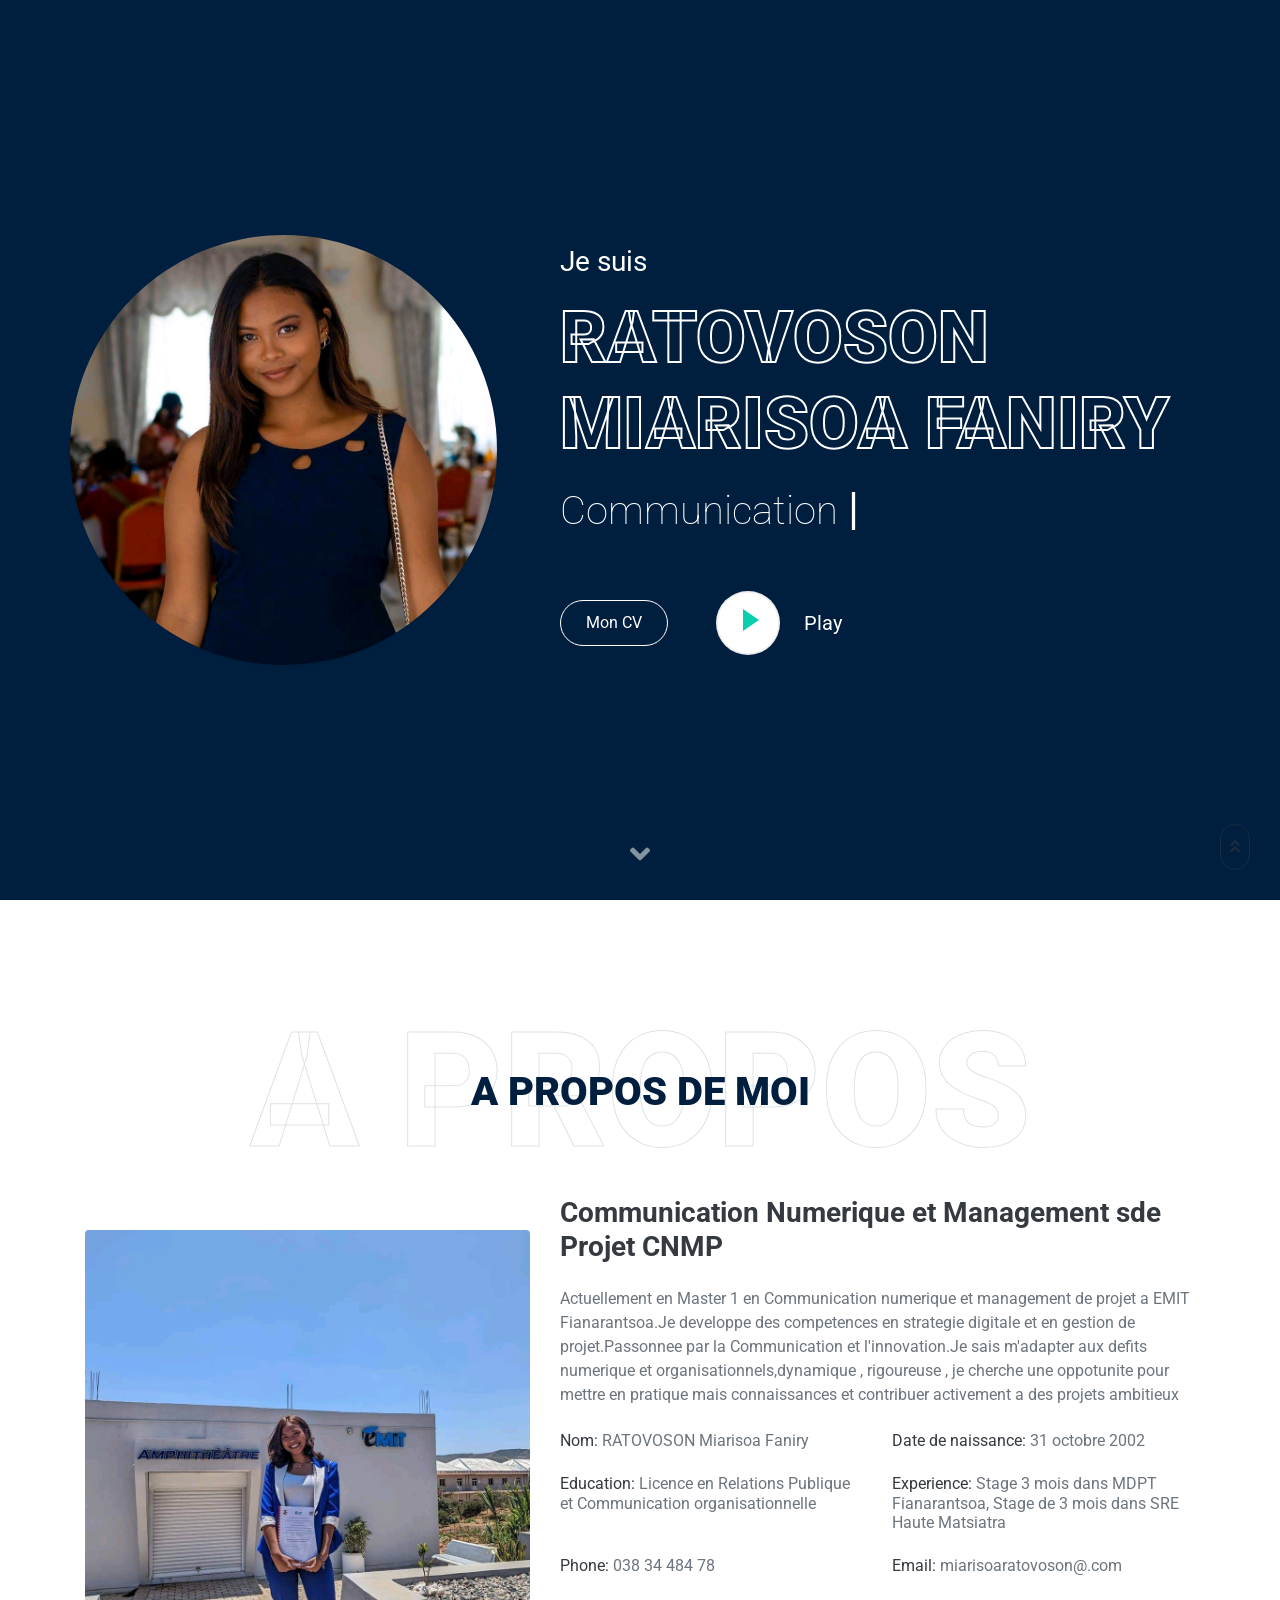
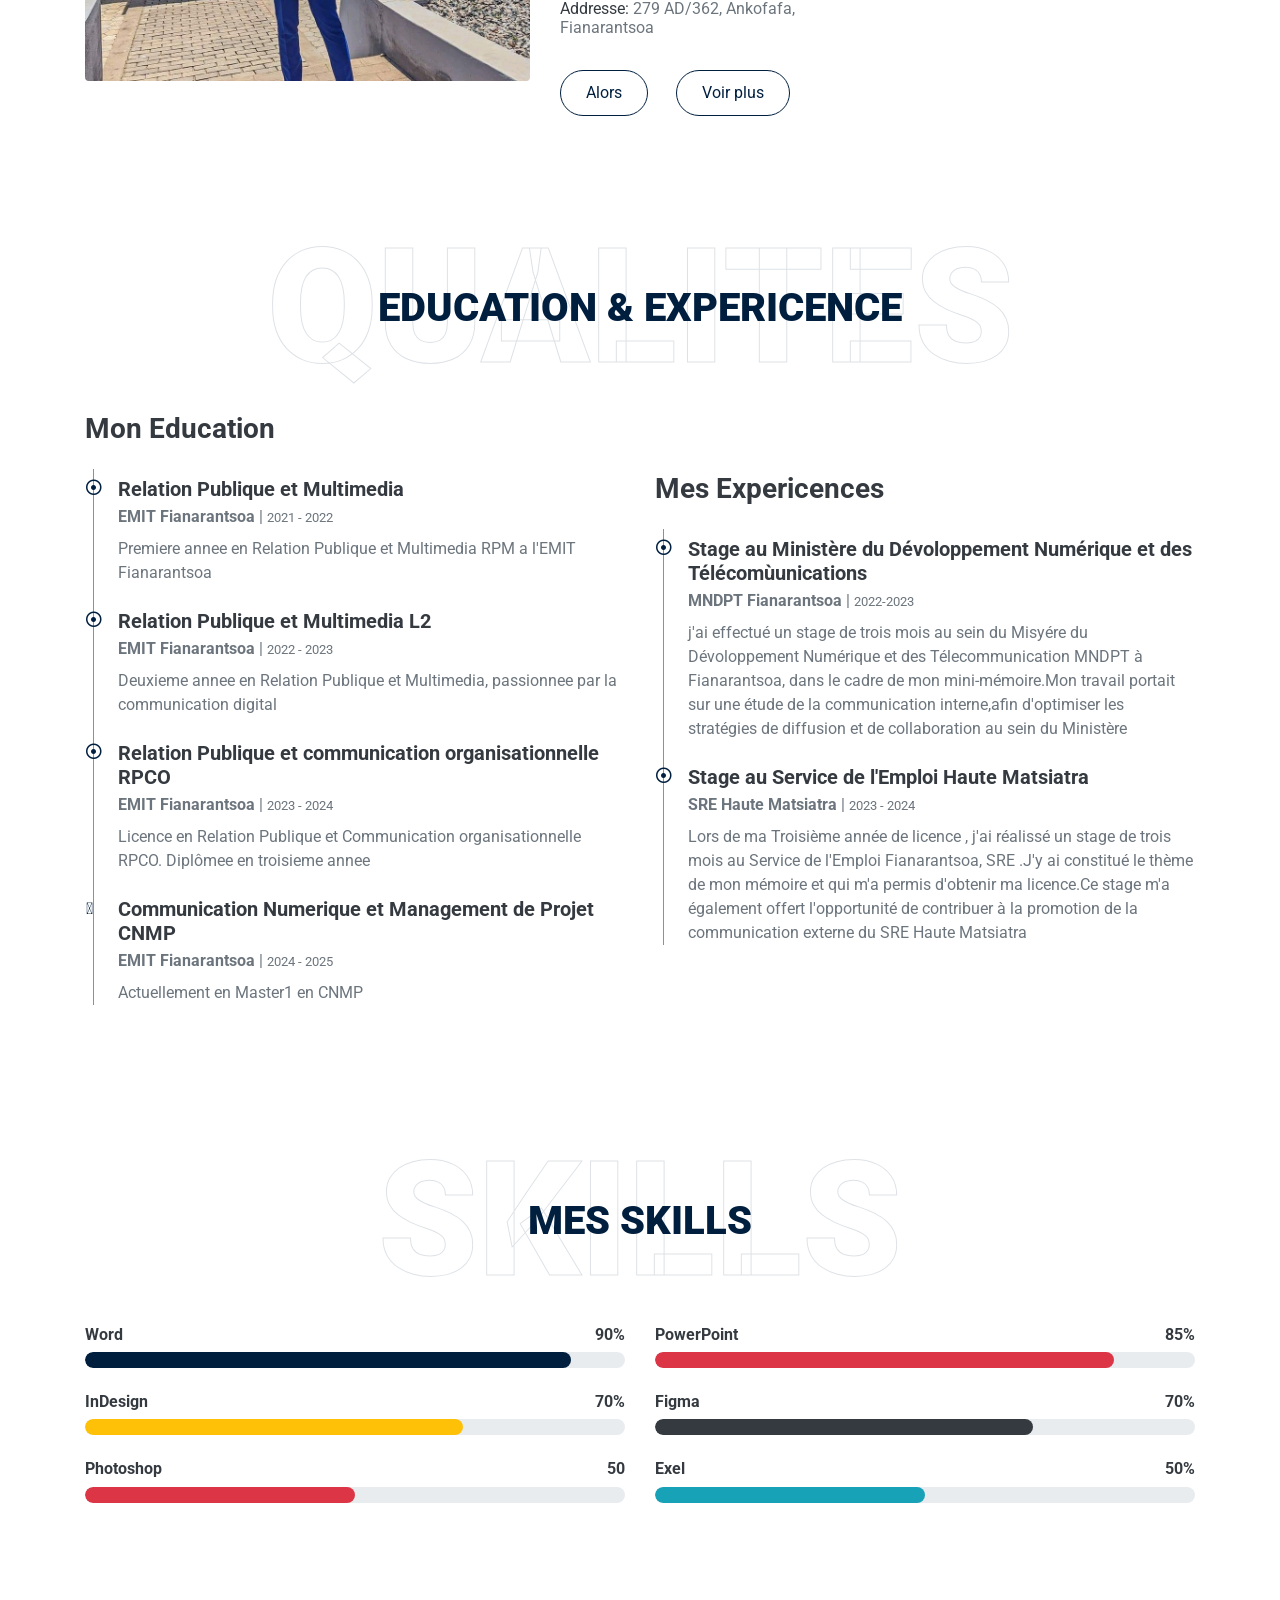
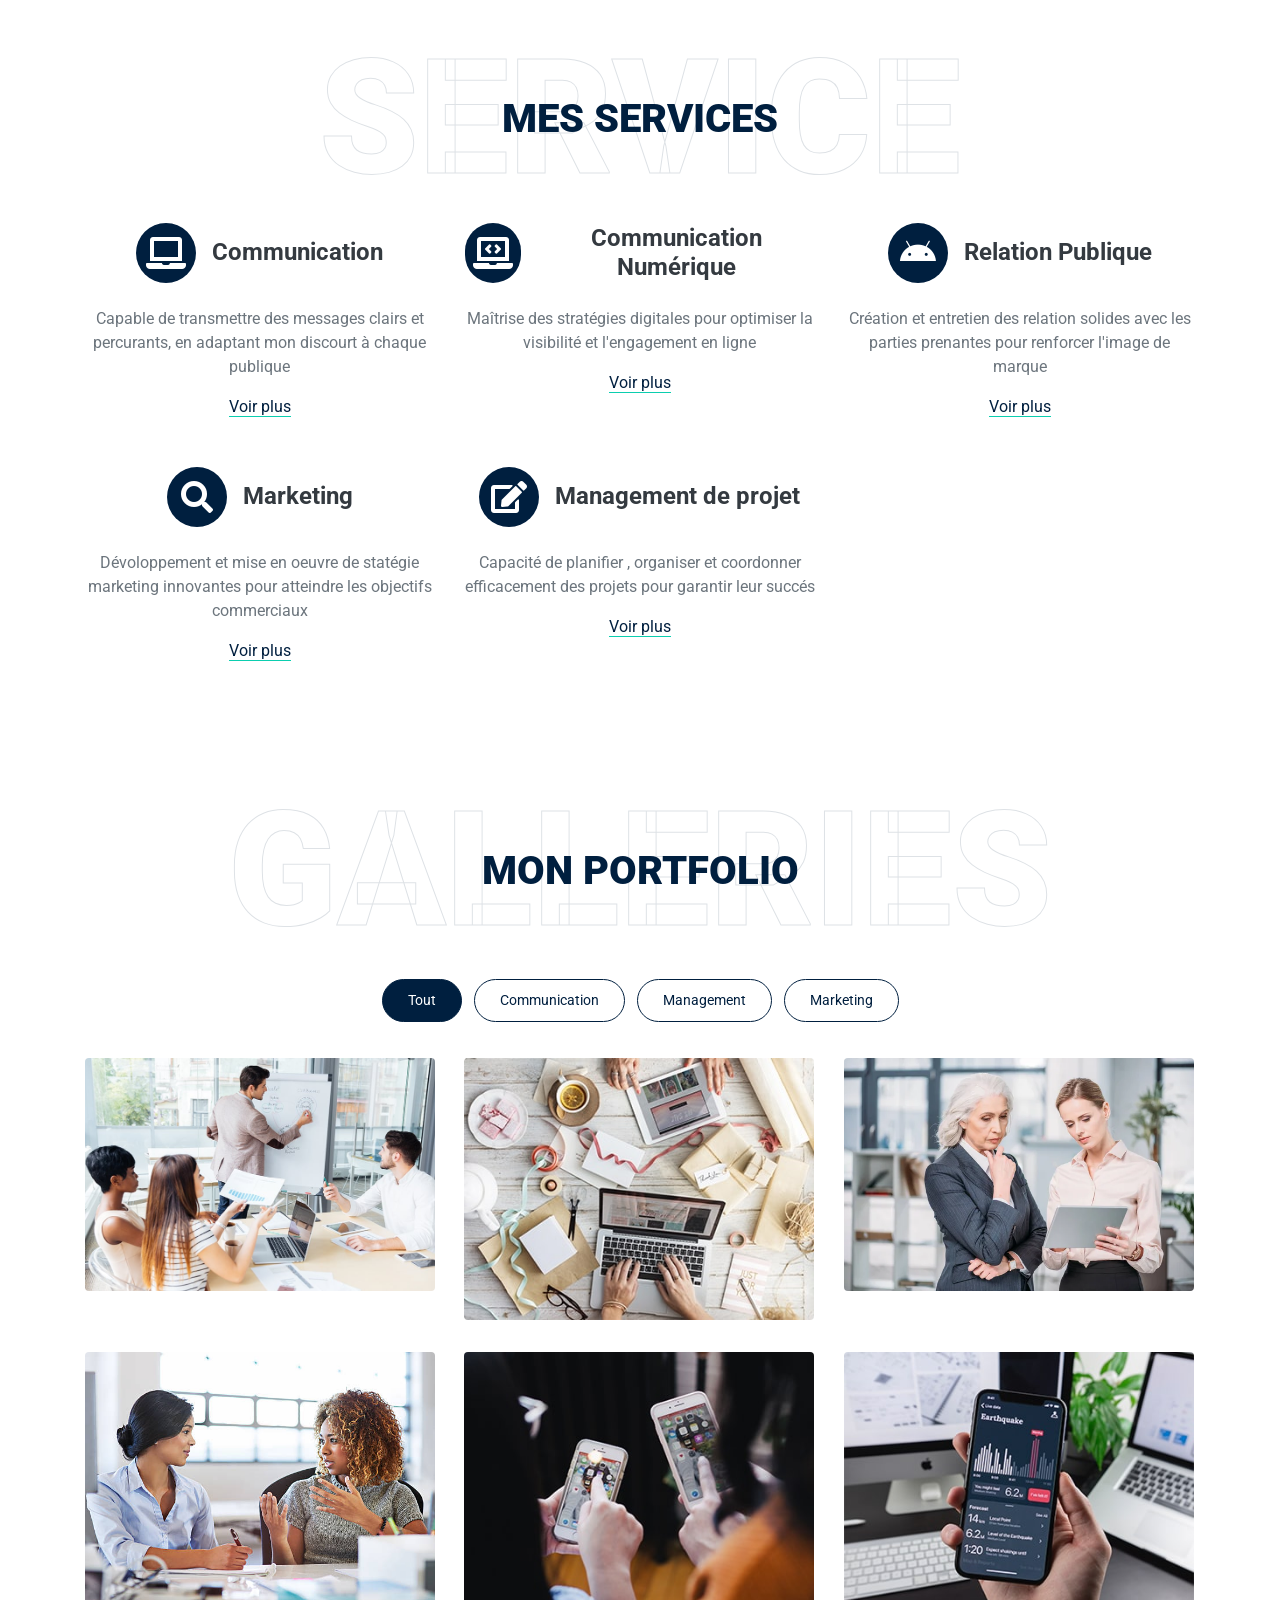
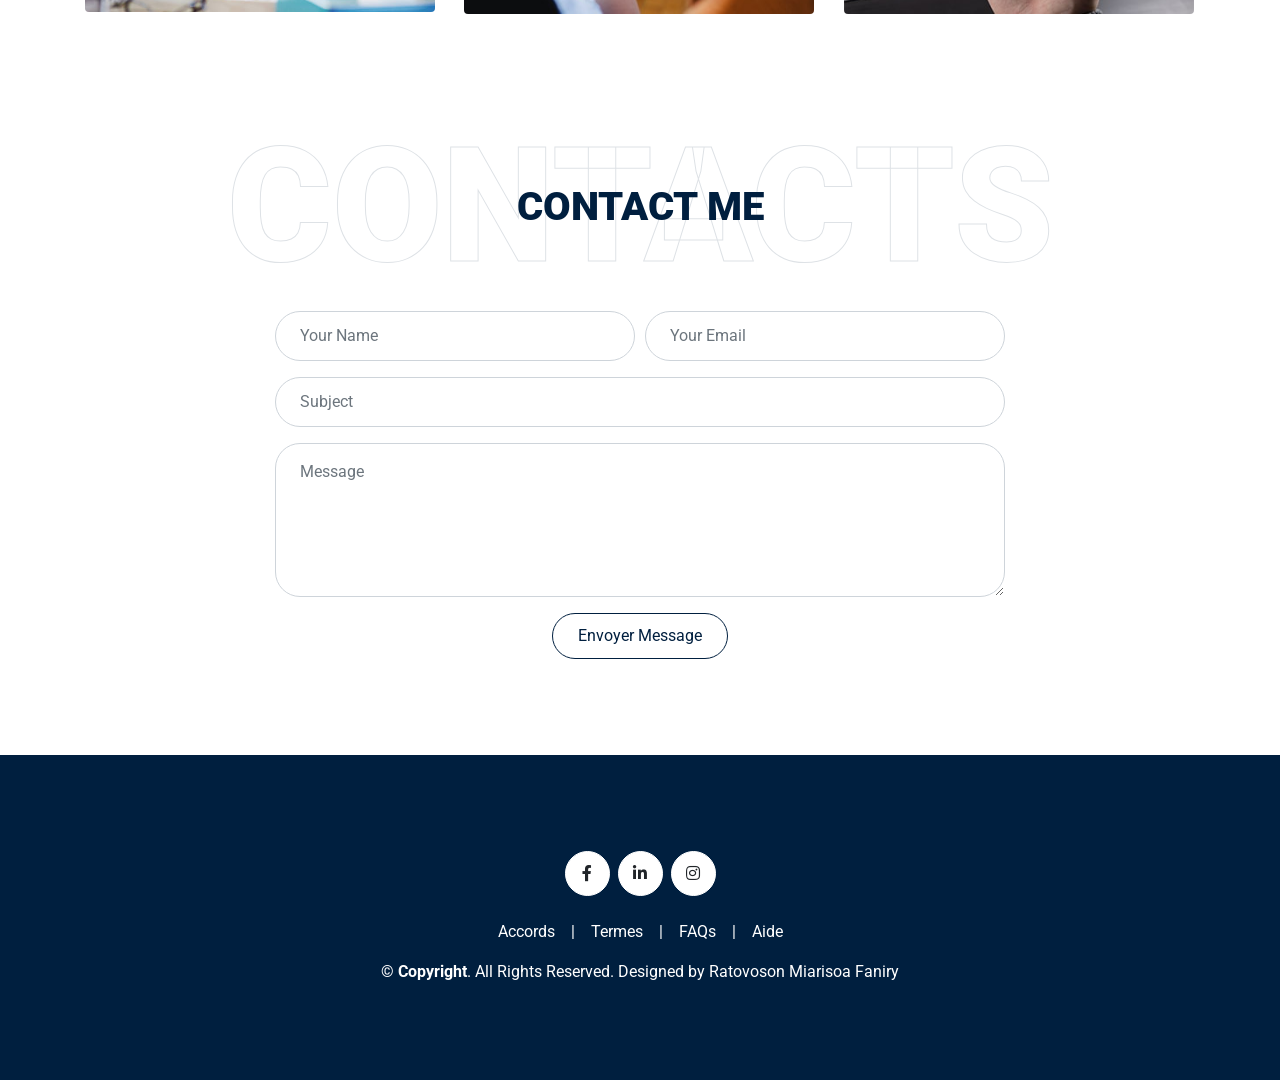
==== index.html @ 4f9e0811 "portefolio v1" ====
<!DOCTYPE html>
<html lang="en">

<head>
    <meta charset="utf-8">
    <title>Portfolio</title>
    <meta content="width=device-width, initial-scale=1.0" name="viewport">
    <meta content="Free HTML Templates" name="keywords">
    <meta content="Free HTML Templates" name="description">

    <link href="img/favicon.ico" rel="icon">


    <link rel="preconnect" href="https://fonts.gstatic.com">
    <link href="https://fonts.googleapis.com/css2?family=roboto:wght@300;400;500;700;900&display=swap" rel="stylesheet"> 


    <link href="https://cdnjs.cloudflare.com/ajax/libs/font-awesome/5.10.0/css/all.min.css" rel="stylesheet">


    <link href="lib/owlcarousel/assets/owl.carousel.min.css" rel="stylesheet">
    <link href="lib/lightbox/css/lightbox.min.css" rel="stylesheet">

    <link href="css/style.css" rel="stylesheet">
</head>

<body data-spy="scroll" data-target=".navbar" data-offset="51">

    <nav class="navbar fixed-top shadow-sm navbar-expand-lg bg-light navbar-light py-3 py-lg-0 px-lg-5">
        <a href="index.html" class="navbar-brand ml-lg-3">
            <h1 class="m-0 display-5"><span class="text-primary">Mon</span>portfolio</h1>
        </a>
        <button type="button" class="navbar-toggler" data-toggle="collapse" data-target="#navbarCollapse">
            <span class="navbar-toggler-icon"></span>
        </button>
        <div class="collapse navbar-collapse px-lg-3" id="navbarCollapse">
            <div class="navbar-nav m-auto py-0">
                <a href="#home" class="nav-item nav-link active">Home</a>
                <a href="#about" class="nav-item nav-link">A propos</a>
                <a href="#qualification" class="nav-item nav-link">Qualites</a>
                <a href="#skill" class="nav-item nav-link">Skills</a>
                <a href="#service" class="nav-item nav-link">Services</a>
                <a href="#portfolio" class="nav-item nav-link">Portfolio</a>
                <a href="#contact" class="nav-item nav-link">Contacts</a>
            </div>
            <a href="" class="btn btn-outline-primary d-none d-lg-block">Alors</a>
        </div>
    </nav>
  


  
    <div class="modal fade" id="videoModal" tabindex="-1" role="dialog" aria-labelledby="exampleModalLabel" aria-hidden="true">
        <div class="modal-dialog" role="document">
            <div class="modal-content">
                <div class="modal-body">
                    <button type="button" class="close" data-dismiss="modal" aria-label="Close">
                        <span aria-hidden="true">&times;</span>
                    </button>        
                 
                    <div class="embed-responsive embed-responsive-16by9">
                        <iframe class="embed-responsive-item" src="" id="video"  allowscriptaccess="always" allow="autoplay"></iframe>
                    </div>
                </div>
            </div>
        </div>
    </div>
    


   
    <div class="container-fluid  d-flex align-items-center mb-5 py-5" id="home" style="min-height: 100vh; background-color:#001f3f;">
        <div class="container">
            <div class="row align-items-center">
                <div class="col-lg-5 px-5 pl-lg-0 pb-5 pb-lg-0">
                    <img class="img-fluid w-100 rounded-circle shadow-sm" src="img/imagefa2.jpg" alt="">
                </div>
                <div class="col-lg-7 text-center text-lg-left">
                    <h3 class="text-white font-weight-normal mb-3">Je suis</h3>
                    <h1 class="display-3 text-uppercase text-primary mb-2" style="-webkit-text-stroke: 2px #ffffff;">RATOVOSON Miarisoa Faniry</h1>
                    <h1 class="typed-text-output d-inline font-weight-lighter text-white"></h1>
                    <div class="typed-text d-none">Communication numerique ,Relation Publique,Marketing, Gestion de projet</div>
                    <div class="d-flex align-items-center justify-content-center justify-content-lg-start pt-5">
                        <a href="" class="btn btn-outline-light mr-5">Mon CV</a>
                        <button type="button" class="btn-play" data-toggle="modal"
                            data-src="https://www.youtube.com/embed/DWRcNpR6Kdc" data-target="#videoModal">
                            <span></span>s
                        </button>
                        <h5 class="font-weight-normal text-white m-0 ml-4 d-none d-sm-block">Play</h5>
                    </div>
                </div>
            </div>
        </div>
    </div>
  
    <div class="container-fluid py-5" id="about">
        <div class="container">
            <div class="position-relative d-flex align-items-center justify-content-center">
                <h1 class="display-1 text-uppercase text-white" style="-webkit-text-stroke: 1px #dee2e6;">A propos</h1>
                <h1 class="position-absolute text-uppercase text-primary">A propos de moi </h1>
            </div>
            <div class="row align-items-center">
                <div class="col-lg-5 pb-4 pb-lg-0">
                    <img class="img-fluid rounded w-100" src="img/image3.jpg" alt="">
                </div>
                <div class="col-lg-7">
                    <h3 class="mb-4">Communication Numerique et Management sde Projet CNMP</h3>
                    <p>Actuellement en Master 1 en Communication numerique et management de projet a EMIT Fianarantsoa.Je developpe des competences en strategie digitale et en gestion de projet.Passonnee par la Communication et l'innovation.Je sais m'adapter aux defits numerique et organisationnels,dynamique , rigoureuse , je cherche une oppotunite pour mettre en pratique mais connaissances et contribuer activement a des projets ambitieux </p>
                    <div class="row mb-3">
                        <div class="col-sm-6 py-2"><h6>Nom: <span class="text-secondary">RATOVOSON Miarisoa Faniry</span></h6></div>
                        <div class="col-sm-6 py-2"><h6>Date de naissance: <span class="text-secondary">31 octobre 2002</span></h6></div>
                        <div class="col-sm-6 py-2"><h6>Education: <span class="text-secondary">Licence en Relations Publique et Communication organisationnelle</span></h6></div>
                        <div class="col-sm-6 py-2"><h6>Experience: <span class="text-secondary">Stage 3 mois dans MDPT Fianarantsoa, Stage de 3 mois dans SRE Haute Matsiatra  </span></h6></div>
                        <div class="col-sm-6 py-2"><h6>Phone: <span class="text-secondary">038 34 484 78</span></h6></div>
                        <div class="col-sm-6 py-2"><h6>Email: <span class="text-secondary">miarisoaratovoson@.com</span></h6></div>
                        <div class="col-sm-6 py-2"><h6>Addresse: <span class="text-secondary">279 AD/362, Ankofafa, Fianarantsoa</span></h6></div>

                    </div>
                    <a href="" class="btn btn-outline-primary mr-4">Alors</a>
                    <a href="" class="btn btn-outline-primary">Voir plus</a>
                </div>
            </div>
        </div>
    </div>

    <div class="container-fluid py-5" id="qualification">
        <div class="container">
            <div class="position-relative d-flex align-items-center justify-content-center">
                <h1 class="display-1 text-uppercase text-white" style="-webkit-text-stroke: 1px #dee2e6;">Qualites</h1>
                <h1 class="position-absolute text-uppercase text-primary">Education & Expericence</h1>
            </div>
            <div class="row align-items-center">
                <div class="col-lg-6">
                    <h3 class="mb-4">Mon Education</h3>
                    <div class="border-left border-primary pt-2 pl-4 ml-2">
                        <div class="position-relative mb-4">
                            <i class="far fa-dot-circle text-primary position-absolute" style="top: 2px; left: -32px;"></i>
                            <h5 class="font-weight-bold mb-1">Relation Publique et Multimedia</h5>
                            <p class="mb-2"><strong>EMIT Fianarantsoa</strong> | <small>2021 - 2022</small></p>
                            <p>Premiere annee en Relation Publique et Multimedia RPM a l'EMIT Fianarantsoa</p>
                        </div>
                        <div class="position-relative mb-4">
                            <i class="far fa-dot-circle text-primary position-absolute" style="top: 2px; left: -32px;"></i>
                            <h5 class="font-weight-bold mb-1">Relation Publique et Multimedia L2</h5>
                            <p class="mb-2"><strong>EMIT Fianarantsoa</strong> | <small>2022 - 2023</small></p>
                            <p>Deuxieme annee en Relation Publique et Multimedia, passionnee par la communication digital</p>
                        </div>
                        <div class="position-relative mb-4">
                            <i class="far fa-dot-circle text-primary position-absolute" style="top: 2px; left: -32px;"></i>
                            <h5 class="font-weight-bold mb-1">Relation Publique et communication organisationnelle RPCO</h5>
                            <p class="mb-2"><strong>EMIT Fianarantsoa</strong> | <small>2023 - 2024</small></p>
                            <p>Licence en Relation Publique et Communication organisationnelle RPCO. Diplômee  en troisieme annee</p>
                        
                        </div>
                        <div class="position-relative mb-4">
                            <i class="fa-dot-circle text-primary position-absolute" style="top op: 2px; left: -32px"></i>
                            <h5 class="font-weight-bold mb-1">Communication Numerique et Management de Projet CNMP </h5>
                            <p class="mb-2"><strong>EMIT Fianarantsoa</strong> | <small>2024 - 2025</small></p>
                            <p>Actuellement en Master1 en CNMP </p>
                        

                        </div>
                    </div>
                </div>
                <div class="col-lg-6">
                    <h3 class="mb-4">Mes Expericences</h3>
                    <div class="border-left border-primary pt-2 pl-4 ml-2">
                        <div class="position-relative mb-4">
                            <i class="far fa-dot-circle text-primary position-absolute" style="top: 2px; left: -32px;"></i>
                            <h5 class="font-weight-bold mb-1">Stage au Ministère du Dévoloppement Numérique et des Télécomùunications</h5>
                            <p class="mb-2"><strong>MNDPT Fianarantsoa</strong> | <small>2022-2023</small></p>
                            <p>j'ai effectué un stage de trois mois au sein du Misyére du Dévoloppement Numérique et des Télecommunication MNDPT à Fianarantsoa, dans le cadre de mon mini-mémoire.Mon travail portait sur une étude de la communication interne,afin d'optimiser les stratégies de diffusion et de collaboration au sein du Ministère </p>
                        </div>
                        <div class="position-relative mb-4">
                            <i class="far fa-dot-circle text-primary position-absolute" style="top: 2px; left: -32px;"></i>
                            <h5 class="font-weight-bold mb-1">Stage au Service de l'Emploi Haute Matsiatra </h5>
                            <p class="mb-2"><strong>SRE Haute Matsiatra</strong> | <small>2023 - 2024</small></p>
                            <p>Lors de ma Troisième année de licence , j'ai réalissé un stage de trois mois au Service de l'Emploi Fianarantsoa, SRE .J'y ai constitué le thème de mon mémoire et qui m'a permis d'obtenir ma licence.Ce stage m'a également offert l'opportunité de contribuer à la promotion de la communication externe du SRE Haute Matsiatra</p>
                        </div>
                    
                    </div>
                </div>
            </div>
        </div>
    </div>

    <div class="container-fluid py-5" id="skill">
        <div class="container">
            <div class="position-relative d-flex align-items-center justify-content-center">
                <h1 class="display-1 text-uppercase text-white" style="-webkit-text-stroke: 1px #dee2e6;">Skills</h1>
                <h1 class="position-absolute text-uppercase text-primary">Mes Skills</h1>
            </div>
            <div class="row align-items-center">
                <div class="col-md-6">
                    <div class="skill mb-4">
                        <div class="d-flex justify-content-between">
                            <h6 class="font-weight-bold">Word</h6>
                            <h6 class="font-weight-bold">90%</h6>
                        </div>
                        <div class="progress">
                            <div class="progress-bar bg-primary" role="progressbar" aria-valuenow="90" aria-valuemin="0" aria-valuemax="100"></div>
                        </div>
                    </div>
                    <div class="skill mb-4">
                        <div class="d-flex justify-content-between">
                            <h6 class="font-weight-bold">InDesign</h6>
                            <h6 class="font-weight-bold">70%</h6>
                        </div>
                        <div class="progress">
                            <div class="progress-bar bg-warning" role="progressbar" aria-valuenow="70" aria-valuemin="0" aria-valuemax="100"></div>
                        </div>
                    </div>
                    <div class="skill mb-4">
                        <div class="d-flex justify-content-between">
                            <h6 class="font-weight-bold">Photoshop</h6>
                            <h6 class="font-weight-bold">50</h6>
                        </div>
                        <div class="progress">
                            <div class="progress-bar bg-danger" role="progressbar" aria-valuenow="50" aria-valuemin="0" aria-valuemax="100"></div>
                        </div>
                    </div>
                </div>
                <div class="col-md-6">
                    <div class="skill mb-4">
                        <div class="d-flex justify-content-between">
                            <h6 class="font-weight-bold">PowerPoint</h6>
                            <h6 class="font-weight-bold">85%</h6>
                        </div>
                        <div class="progress">
                            <div class="progress-bar bg-danger" role="progressbar" aria-valuenow="85" aria-valuemin="0" aria-valuemax="100"></div>
                        </div>
                    </div>
                    <div class="skill mb-4">
                        <div class="d-flex justify-content-between">
                            <h6 class="font-weight-bold">Figma</h6>
                            <h6 class="font-weight-bold">70%</h6>
                        </div>
                        <div class="progress">
                            <div class="progress-bar bg-dark" role="progressbar" aria-valuenow="70" aria-valuemin="0" aria-valuemax="100"></div>
                        </div>
                    </div>
                    <div class="skill mb-4">
                        <div class="d-flex justify-content-between">
                            <h6 class="font-weight-bold">Exel</h6>
                            <h6 class="font-weight-bold">50%</h6>
                        </div>
                        <div class="progress">
                            <div class="progress-bar bg-info" role="progressbar" aria-valuenow="50" aria-valuemin="0" aria-valuemax="100"></div>
                        </div>
                    </div>
                </div>
            </div>
        </div>
    </div>

    <div class="container-fluid pt-5" id="service">
        <div class="container">
            <div class="position-relative d-flex align-items-center justify-content-center">
                <h1 class="display-1 text-uppercase text-white" style="-webkit-text-stroke: 1px #dee2e6;">Service</h1>
                <h1 class="position-absolute text-uppercase text-primary">Mes Services</h1>
            </div>
            <div class="row pb-3">
                <div class="col-lg-4 col-md-6 text-center mb-5">
                    <div class="d-flex align-items-center justify-content-center mb-4">
                        <i class="fa fa-2x fa-laptop service-icon bg-primary text-white mr-3"></i>
                        <h4 class="font-weight-bold m-0">Communication</h4>
                    </div>
                    <p>Capable de transmettre des messages clairs et percurants, en adaptant mon discourt à chaque publique</p>
                    <a class="border-bottom border-primary text-decoration-none" href="">Voir plus</a>
                </div>
                <div class="col-lg-4 col-md-6 text-center mb-5">
                    <div class="d-flex align-items-center justify-content-center mb-4">
                        <i class="fa fa-2x fa-laptop-code service-icon bg-primary text-white mr-3"></i>
                        <h4 class="font-weight-bold m-0">Communication Numérique</h4>
                    </div>
                    <p>Maîtrise des stratégies digitales pour optimiser la visibilité et l'engagement en ligne  </p>
                    <a class="border-bottom border-primary text-decoration-none" href="">Voir plus</a>
                </div>
                <div class="col-lg-4 col-md-6 text-center mb-5">
                    <div class="d-flex align-items-center justify-content-center mb-4">
                        <i class="fab fa-2x fa-android service-icon bg-primary text-white mr-3"></i>
                        <h4 class="font-weight-bold m-0">Relation Publique</h4>
                    </div>
                    <p>Création et entretien des relation solides avec les parties prenantes pour renforcer l'image de marque</p>
                    <a class="border-bottom border-primary text-decoration-none" href="">Voir plus</a>
                </div>
               
                <div class="col-lg-4 col-md-6 text-center mb-5">
                    <div class="d-flex align-items-center justify-content-center mb-4">
                        <i class="fa fa-2x fa-search service-icon bg-primary text-white mr-3"></i>
                        <h4 class="font-weight-bold m-0">Marketing</h4>
                    </div>
                    <p>Dévoloppement et mise en oeuvre de statégie marketing innovantes pour atteindre les objectifs commerciaux</p>
                    <a class="border-bottom border-primary text-decoration-none" href="">Voir plus</a>
                </div>
                <div class="col-lg-4 col-md-6 text-center mb-5">
                    <div class="d-flex align-items-center justify-content-center mb-4">
                        <i class="fa fa-2x fa-edit service-icon bg-primary text-white mr-3"></i>
                        <h4 class="font-weight-bold m-0">Management de projet </h4>
                    </div>
                    <p>Capacité de planifier , organiser et coordonner efficacement des projets pour garantir leur succés</p>

                    <a class="border-bottom border-primary text-decoration-none" href="">Voir plus</a>
                </div>
            </div>
        </div>
    </div>

    <div class="container-fluid pt-5 pb-3" id="portfolio">
        <div class="container">
            <div class="position-relative d-flex align-items-center justify-content-center">
                <h1 class="display-1 text-uppercase text-white" style="-webkit-text-stroke: 1px #dee2e6;">Galleries</h1>
                <h1 class="position-absolute text-uppercase text-primary">Mon Portfolio</h1>
            </div>
            <div class="row">
                <div class="col-12 text-center mb-2">
                    <ul class="list-inline mb-4" id="portfolio-flters">
                        <li class="btn btn-sm btn-outline-primary m-1 active"  data-filter="*">Tout</li>
                        <li class="btn btn-sm btn-outline-primary m-1" data-filter=".first">Communication</li>
                        <li class="btn btn-sm btn-outline-primary m-1" data-filter=".second">Management</li>
                        <li class="btn btn-sm btn-outline-primary m-1" data-filter=".third">Marketing</li>
                    </ul>
                </div>
            </div>
            <div class="row portfolio-container">
                <div class="col-lg-4 col-md-6 mb-4 portfolio-item first">
                    <div class="position-relative overflow-hidden mb-2">
                        <img class="img-fluid rounded w-100" src="img/Training.jpg" alt="">
                        <div class="portfolio-btn bg-primary d-flex align-items-center justify-content-center">
                            <a href="img/portfolio-1.jpg" data-lightbox="portfolio">
                                <i class="fa fa-plus text-white" style="font-size: 60px;"></i>
                            </a>
                        </div>
                    </div>
                </div>
                <div class="col-lg-4 col-md-6 mb-4 portfolio-item second">
                    <div class="position-relative overflow-hidden mb-2">
                        <img class="img-fluid rounded w-100" src="img/portfolio-2.jpg" alt="">
                        <div class="portfolio-btn bg-primary d-flex align-items-center justify-content-center">
                            <a href="img/portfolio-2.jpg" data-lightbox="portfolio">
                                <i class="fa fa-plus text-white" style="font-size: 60px;"></i>
                            </a>
                        </div>
                    </div>
                </div>
                <div class="col-lg-4 col-md-6 mb-4 portfolio-item third">
                    <div class="position-relative overflow-hidden mb-2">
                        <img class="img-fluid rounded w-100" src="img/cc.jpg" alt="">
                        <div class="portfolio-btn bg-primary d-flex align-items-center justify-content-center">
                            <a href="img/cc.jpg" data-lightbox="portfolio">
                                <i class="fa fa-plus text-white" style="font-size: 60px;"></i>
                            </a>
                        </div>
                    </div>
                </div>
                <div class="col-lg-4 col-md-6 mb-4 portfolio-item first">
                    <div class="position-relative overflow-hidden mb-2">
                        <img class="img-fluid rounded w-100" src="img/their-projects-off-to-a-good-start.jpg" alt="">
                        <div class="portfolio-btn bg-primary d-flex align-items-center justify-content-center">
                            <a href="img/their-projects-off-to-a-good-start.jpg" data-lightbox="portfolio">
                                <i class="fa fa-plus text-white" style="font-size: 60px;"></i>
                            </a>
                        </div>
                    </div>
                </div>
                <div class="col-lg-4 col-md-6 mb-4 portfolio-item second">
                    <div class="position-relative overflow-hidden mb-2">
                        <img class="img-fluid rounded w-100" src="img/portfolio-5.jpg" alt="">
                        <div class="portfolio-btn bg-primary d-flex align-items-center justify-content-center">
                            <a href="img/portfolio-5.jpg" data-lightbox="portfolio">
                                <i class="fa fa-plus text-white" style="font-size: 60px;"></i>
                            </a>
                        </div>
                    </div>
                </div>
                <div class="col-lg-4 col-md-6 mb-4 portfolio-item third">
                    <div class="position-relative overflow-hidden mb-2">
                        <img class="img-fluid rounded w-100" src="img/portfolio-6.jpg" alt="">
                        <div class="portfolio-btn bg-primary d-flex align-items-center justify-content-center">
                            <a href="img/portfolio-6.jpg" data-lightbox="portfolio">
                                <i class="fa fa-plus text-white" style="font-size: 60px;"></i>
                            </a>
                        </div>
                    </div>
                </div>
            </div>
        </div>
    </div>
  
    
                    </div>
                </div>
            </div>
        </div>
    </div>
  
    
            
                
            </div>
        </div>
    </div>
    
    <div class="container-fluid py-5" id="contact">
        <div class="container">
            <div class="position-relative d-flex align-items-center justify-content-center">
                <h1 class="display-1 text-uppercase text-white" style="-webkit-text-stroke: 1px #dee2e6;">Contacts</h1>
                <h1 class="position-absolute text-uppercase text-primary">Contact me</h1>
            </div>
            <div class="row justify-content-center">
                <div class="col-lg-8">
                    <div class="contact-form text-center">
                        <div id="success"></div>
                        <form name="sentMessage" id="contactForm" novalidate="novalidate">
                            <div class="form-row">
                                <div class="control-group col-sm-6">
                                    <input type="text" class="form-control p-4" id="name" placeholder="Your Name"
                                        required="required" data-validation-required-message="Please enter your name" />
                                    <p class="help-block text-danger"></p>
                                </div>
                                <div class="control-group col-sm-6">
                                    <input type="email" class="form-control p-4" id="email" placeholder="Your Email"
                                        required="required" data-validation-required-message="Please enter your email" />
                                    <p class="help-block text-danger"></p>
                                </div>
                            </div>
                            <div class="control-group">
                                <input type="text" class="form-control p-4" id="subject" placeholder="Subject"
                                    required="required" data-validation-required-message="Please enter a subject" />
                                <p class="help-block text-danger"></p>
                            </div>
                            <div class="control-group">
                                <textarea class="form-control py-3 px-4" rows="5" id="message" placeholder="Message"
                                    required="required"
                                    data-validation-required-message="Please enter your message"></textarea>
                                <p class="help-block text-danger"></p>
                            </div>
                            <div>
                                <button class="btn btn-outline-primary" type="submit" id="sendMessageButton">Envoyer
                                    Message</button>
                            </div>
                        </form>
                    </div>
                </div>
            </div>
        </div>
    </div>

    <div class="container-fluid bg-primary text-white mt-5 py-5 px-sm-3 px-md-5">
        <div class="container text-center py-5">
            <div class="d-flex justify-content-center mb-4">
                <a class="btn btn-light btn-social mr-2" href="#"><i class="fab fa-facebook-f"></i></a>
                <a class="btn btn-light btn-social mr-2" href="#"><i class="fab fa-linkedin-in"></i></a>
                <a class="btn btn-light btn-social" href="#"><i class="fab fa-instagram"></i></a>
            </div>
            <div class="d-flex justify-content-center mb-3">
                <a class="text-white" href="#">Accords</a>
                <span class="px-3">|</span>
                <a class="text-white" href="#">Termes</a>
                <span class="px-3">|</span>
                <a class="text-white" href="#">FAQs</a>
                <span class="px-3">|</span>
                <a class="text-white" href="#">Aide</a>
            </div>
            <p class="m-0">&copy; <a class="text-white font-weight-bold" href="#">Copyright</a>. All Rights Reserved. Designed by Ratovoson Miarisoa Faniry <a class="text-white font-weight-bold" href="https://htmlcodex.com"></a>
            </p>
        </div>
    </div>
  
    <i class="fa fa-2x fa-angle-down text-white scroll-to-bottom"></i>


    <a href="#" class="btn btn-outline-dark px-0 back-to-top"><i class="fa fa-angle-double-up"></i></a>


    <script src="https://code.jquery.com/jquery-3.4.1.min.js"></script>
    <script src="https://stackpath.bootstrapcdn.com/bootstrap/4.4.1/js/bootstrap.bundle.min.js"></script>
    <script src="lib/typed/typed.min.js"></script>
    <script src="lib/easing/easing.min.js"></script>
    <script src="lib/waypoints/waypoints.min.js"></script>
    <script src="lib/owlcarousel/owl.carousel.min.js"></script>
    <script src="lib/isotope/isotope.pkgd.min.js"></script>
    <script src="lib/lightbox/js/lightbox.min.js"></script>


    <script src="mail/jqBootstrapValidation.min.js"></script>
    <script src="mail/contact.js"></script>


    <script src="js/main.js"></script>
</body>

</html>
---- css/style.css ----
/******* Bootstrap Theming ********/
/*!
 * Bootstrap v4.5.3 (https://getbootstrap.com/)
 * Copyright 2011-2020 The Bootstrap Authors
 * Copyright 2011-2020 Twitter, Inc.
 * Licensed under MIT (https://github.com/twbs/bootstrap/blob/main/LICENSE)
 */
:root {
  --blue: #001f3f;
  --indigo: #6610f2;
  --purple: #6f42c1;
  --pink: #e83e8c;
  --red: #dc3545;
  --orange: #fd7e14;
  --yellow: #ffc107;
  --green: #28a745;
  --blue: #001f3f;
  --blue: #001f3f;
  --white: #fff;
  --gray: #6c757d;
  --gray-dark: #343a40;
  --primary: #001f3f;
  --secondary: #6c757d;
  --success: #28a745;
  --info: #001f3f;
  --warning: #ffc107;
  --danger: #dc3545;
  --light: #ffffff;
  --dark: #343a40;
  --breakpoint-xs: 0;
  --breakpoint-sm: 576px;
  --breakpoint-md: 768px;
  --breakpoint-lg: 992px;
  --breakpoint-xl: 1200px;
  --font-family-sans-serif: "Roboto", sans-serif;
  --font-family-monospace: SFMono-Regular, Menlo, Monaco, Consolas, "Liberation Mono", "Courier New", monospace;
}

*,
*::before,
*::after {
  box-sizing: border-box;
}

html {
  font-family: sans-serif;
  line-height: 1.15;
  -webkit-text-size-adjust: 100%;
  -webkit-tap-highlight-color: rgba(0, 0, 0, 0);
}

article, aside, figcaption, figure, footer, header, hgroup, main, nav, section {
  display: block;
}

body {
  margin: 0;
  font-family: "Roboto", sans-serif;
  font-size: 1rem;
  font-weight: 400;
  line-height: 1.5;
  color: #6c757d;
  text-align: left;
  background-color: #ffffff;
}

[tabindex="-1"]:focus:not(:focus-visible) {
  outline: 0 !important;
}

hr {
  box-sizing: content-box;
  height: 0;
  overflow: visible;
}

h1, h2, h3, h4, h5, h6 {
  margin-top: 0;
  margin-bottom: 0.5rem;
}

p {
  margin-top: 0;
  margin-bottom: 1rem;
}

abbr[title],
abbr[data-original-title] {
  text-decoration: underline;
  text-decoration: underline dotted;
  cursor: help;
  border-bottom: 0;
  text-decoration-skip-ink: none;
}

address {
  margin-bottom: 1rem;
  font-style: normal;
  line-height: inherit;
}

ol,
ul,
dl {
  margin-top: 0;
  margin-bottom: 1rem;
}

ol ol,
ul ul,
ol ul,
ul ol {
  margin-bottom: 0;
}

dt {
  font-weight: 700;
}

dd {
  margin-bottom: .5rem;
  margin-left: 0;
}

blockquote {
  margin: 0 0 1rem;
}

b,
strong {
  font-weight: bolder;
}

small {
  font-size: 80%;
}

sub,
sup {
  position: relative;
  font-size: 75%;
  line-height: 0;
  vertical-align: baseline;
}

sub {
  bottom: -.25em;
}

sup {
  top: -.5em;
}

a {
  color: #001f3f;
  text-decoration: none;
  background-color: transparent;
}

a:hover {
  color: #001f3f;
  text-decoration: underline;
}

a:not([href]):not([class]) {
  color: inherit;
  text-decoration: none;
}

a:not([href]):not([class]):hover {
  color: inherit;
  text-decoration: none;
}

pre,
code,
kbd,
samp {
  font-family: SFMono-Regular, Menlo, Monaco, Consolas, "Liberation Mono", "Courier New", monospace;
  font-size: 1em;
}

pre {
  margin-top: 0;
  margin-bottom: 1rem;
  overflow: auto;
  -ms-overflow-style: scrollbar;
}

figure {
  margin: 0 0 1rem;
}

img {
  vertical-align: middle;
  border-style: none;
}

svg {
  overflow: hidden;
  vertical-align: middle;
}

table {
  border-collapse: collapse;
}

caption {
  padding-top: 0.75rem;
  padding-bottom: 0.75rem;
  color: #6c757d;
  text-align: left;
  caption-side: bottom;
}

th {
  text-align: inherit;
  text-align: -webkit-match-parent;
}

label {
  display: inline-block;
  margin-bottom: 0.5rem;
}

button {
  border-radius: 0;
}

button:focus {
  outline: 1px dotted;
  outline: 5px auto -webkit-focus-ring-color;
}

input,
button,
select,
optgroup,
textarea {
  margin: 0;
  font-family: inherit;
  font-size: inherit;
  line-height: inherit;
}

button,
input {
  overflow: visible;
}

button,
select {
  text-transform: none;
}

[role="button"] {
  cursor: pointer;
}

select {
  word-wrap: normal;
}

button,
[type="button"],
[type="reset"],
[type="submit"] {
  -webkit-appearance: button;
}

button:not(:disabled),
[type="button"]:not(:disabled),
[type="reset"]:not(:disabled),
[type="submit"]:not(:disabled) {
  cursor: pointer;
}

button::-moz-focus-inner,
[type="button"]::-moz-focus-inner,
[type="reset"]::-moz-focus-inner,
[type="submit"]::-moz-focus-inner {
  padding: 0;
  border-style: none;
}

input[type="radio"],
input[type="checkbox"] {
  box-sizing: border-box;
  padding: 0;
}

textarea {
  overflow: auto;
  resize: vertical;
}

fieldset {
  min-width: 0;
  padding: 0;
  margin: 0;
  border: 0;
}

legend {
  display: block;
  width: 100%;
  max-width: 100%;
  padding: 0;
  margin-bottom: .5rem;
  font-size: 1.5rem;
  line-height: inherit;
  color: inherit;
  white-space: normal;
}

@media (max-width: 1200px) {
  legend {
    font-size: calc(1.275rem + 0.3vw) ;
  }
}

progress {
  vertical-align: baseline;
}

[type="number"]::-webkit-inner-spin-button,
[type="number"]::-webkit-outer-spin-button {
  height: auto;
}

[type="search"] {
  outline-offset: -2px;
  -webkit-appearance: none;
}

[type="search"]::-webkit-search-decoration {
  -webkit-appearance: none;
}

::-webkit-file-upload-button {
  font: inherit;
  -webkit-appearance: button;
}

output {
  display: inline-block;
}

summary {
  display: list-item;
  cursor: pointer;
}

template {
  display: none;
}

[hidden] {
  display: none !important;
}

h1, h2, h3, h4, h5, h6,
.h1, .h2, .h3, .h4, .h5, .h6 {
  margin-bottom: 0.5rem;
  font-weight: 500;
  line-height: 1.2;
  color: #343a40;
}

h1, .h1 {
  font-size: 2.5rem;
}

@media (max-width: 1200px) {
  h1, .h1 {
    font-size: calc(1.375rem + 1.5vw) ;
  }
}

h2, .h2 {
  font-size: 2rem;
}

@media (max-width: 1200px) {
  h2, .h2 {
    font-size: calc(1.325rem + 0.9vw) ;
  }
}

h3, .h3 {
  font-size: 1.75rem;
}

@media (max-width: 1200px) {
  h3, .h3 {
    font-size: calc(1.3rem + 0.6vw) ;
  }
}

h4, .h4 {
  font-size: 1.5rem;
}

@media (max-width: 1200px) {
  h4, .h4 {
    font-size: calc(1.275rem + 0.3vw) ;
  }
}

h5, .h5 {
  font-size: 1.25rem;
}

h6, .h6 {
  font-size: 1rem;
}

.lead {
  font-size: 1.25rem;
  font-weight: 300;
}

.display-1 {
  font-size: 10rem;
  font-weight: 300;
  line-height: 1.2;
}

@media (max-width: 1200px) {
  .display-1 {
    font-size: calc(2.125rem + 10.5vw) ;
  }
}

.display-2 {
  font-size: 5.5rem;
  font-weight: 300;
  line-height: 1.2;
}

@media (max-width: 1200px) {
  .display-2 {
    font-size: calc(1.675rem + 5.1vw) ;
  }
}

.display-3 {
  font-size: 4.5rem;
  font-weight: 300;
  line-height: 1.2;
}

@media (max-width: 1200px) {
  .display-3 {
    font-size: calc(1.575rem + 3.9vw) ;
  }
}

.display-4 {
  font-size: 3.5rem;
  font-weight: 300;
  line-height: 1.2;
}

@media (max-width: 1200px) {
  .display-4 {
    font-size: calc(1.475rem + 2.7vw) ;
  }
}

hr {
  margin-top: 1rem;
  margin-bottom: 1rem;
  border: 0;
  border-top: 1px solid rgba(0, 0, 0, 0.1);
}

small,
.small {
  font-size: 80%;
  font-weight: 400;
}

mark,
.mark {
  padding: 0.2em;
  background-color: #fcf8e3;
}

.list-unstyled {
  padding-left: 0;
  list-style: none;
}

.list-inline {
  padding-left: 0;
  list-style: none;
}

.list-inline-item {
  display: inline-block;
}

.list-inline-item:not(:last-child) {
  margin-right: 0.5rem;
}

.initialism {
  font-size: 90%;
  text-transform: uppercase;
}

.blockquote {
  margin-bottom: 1rem;
  font-size: 1.25rem;
}

.blockquote-footer {
  display: block;
  font-size: 80%;
  color: #6c757d;
}

.blockquote-footer::before {
  content: "\2014\00A0";
}

.img-fluid {
  max-width: 100%;
  height: auto;
}

.img-thumbnail {
  padding: 0.25rem;
  background-color: #ffffff;
  border: 1px solid #dee2e6;
  border-radius: 0.25rem;
  max-width: 100%;
  height: auto;
}

.figure {
  display: inline-block;
}

.figure-img {
  margin-bottom: 0.5rem;
  line-height: 1;
}

.figure-caption {
  font-size: 90%;
  color: #6c757d;
}

code {
  font-size: 87.5%;
  color: #e83e8c;
  word-wrap: break-word;
}

a > code {
  color: inherit;
}

kbd {
  padding: 0.2rem 0.4rem;
  font-size: 87.5%;
  color: #fff;
  background-color: #212529;
  border-radius: 0.2rem;
}

kbd kbd {
  padding: 0;
  font-size: 100%;
  font-weight: 700;
}

pre {
  display: block;
  font-size: 87.5%;
  color: #212529;
}

pre code {
  font-size: inherit;
  color: inherit;
  word-break: normal;
}

.pre-scrollable {
  max-height: 340px;
  overflow-y: scroll;
}

.container,
.container-fluid,
.container-sm,
.container-md,
.container-lg,
.container-xl {
  width: 100%;
  padding-right: 15px;
  padding-left: 15px;
  margin-right: auto;
  margin-left: auto;
}

@media (min-width: 576px) {
  .container, .container-sm {
    max-width: 540px;
  }
}

@media (min-width: 768px) {
  .container, .container-sm, .container-md {
    max-width: 720px;
  }
}

@media (min-width: 992px) {
  .container, .container-sm, .container-md, .container-lg {
    max-width: 960px;
  }
}

@media (min-width: 1200px) {
  .container, .container-sm, .container-md, .container-lg, .container-xl {
    max-width: 1140px;
  }
}

.row {
  display: flex;
  flex-wrap: wrap;
  margin-right: -15px;
  margin-left: -15px;
}

.no-gutters {
  margin-right: 0;
  margin-left: 0;
}

.no-gutters > .col,
.no-gutters > [class*="col-"] {
  padding-right: 0;
  padding-left: 0;
}

.col-1, .col-2, .col-3, .col-4, .col-5, .col-6, .col-7, .col-8, .col-9, .col-10, .col-11, .col-12, .col,
.col-auto, .col-sm-1, .col-sm-2, .col-sm-3, .col-sm-4, .col-sm-5, .col-sm-6, .col-sm-7, .col-sm-8, .col-sm-9, .col-sm-10, .col-sm-11, .col-sm-12, .col-sm,
.col-sm-auto, .col-md-1, .col-md-2, .col-md-3, .col-md-4, .col-md-5, .col-md-6, .col-md-7, .col-md-8, .col-md-9, .col-md-10, .col-md-11, .col-md-12, .col-md,
.col-md-auto, .col-lg-1, .col-lg-2, .col-lg-3, .col-lg-4, .col-lg-5, .col-lg-6, .col-lg-7, .col-lg-8, .col-lg-9, .col-lg-10, .col-lg-11, .col-lg-12, .col-lg,
.col-lg-auto, .col-xl-1, .col-xl-2, .col-xl-3, .col-xl-4, .col-xl-5, .col-xl-6, .col-xl-7, .col-xl-8, .col-xl-9, .col-xl-10, .col-xl-11, .col-xl-12, .col-xl,
.col-xl-auto {
  position: relative;
  width: 100%;
  padding-right: 15px;
  padding-left: 15px;
}

.col {
  flex-basis: 0;
  flex-grow: 1;
  max-width: 100%;
}

.row-cols-1 > * {
  flex: 0 0 100%;
  max-width: 100%;
}

.row-cols-2 > * {
  flex: 0 0 50%;
  max-width: 50%;
}

.row-cols-3 > * {
  flex: 0 0 33.33333%;
  max-width: 33.33333%;
}

.row-cols-4 > * {
  flex: 0 0 25%;
  max-width: 25%;
}

.row-cols-5 > * {
  flex: 0 0 20%;
  max-width: 20%;
}

.row-cols-6 > * {
  flex: 0 0 16.66667%;
  max-width: 16.66667%;
}

.col-auto {
  flex: 0 0 auto;
  width: auto;
  max-width: 100%;
}

.col-1 {
  flex: 0 0 8.33333%;
  max-width: 8.33333%;
}

.col-2 {
  flex: 0 0 16.66667%;
  max-width: 16.66667%;
}

.col-3 {
  flex: 0 0 25%;
  max-width: 25%;
}

.col-4 {
  flex: 0 0 33.33333%;
  max-width: 33.33333%;
}

.col-5 {
  flex: 0 0 41.66667%;
  max-width: 41.66667%;
}

.col-6 {
  flex: 0 0 50%;
  max-width: 50%;
}

.col-7 {
  flex: 0 0 58.33333%;
  max-width: 58.33333%;
}

.col-8 {
  flex: 0 0 66.66667%;
  max-width: 66.66667%;
}

.col-9 {
  flex: 0 0 75%;
  max-width: 75%;
}

.col-10 {
  flex: 0 0 83.33333%;
  max-width: 83.33333%;
}

.col-11 {
  flex: 0 0 91.66667%;
  max-width: 91.66667%;
}

.col-12 {
  flex: 0 0 100%;
  max-width: 100%;
}

.order-first {
  order: -1;
}

.order-last {
  order: 13;
}

.order-0 {
  order: 0;
}

.order-1 {
  order: 1;
}

.order-2 {
  order: 2;
}

.order-3 {
  order: 3;
}

.order-4 {
  order: 4;
}

.order-5 {
  order: 5;
}

.order-6 {
  order: 6;
}

.order-7 {
  order: 7;
}

.order-8 {
  order: 8;
}

.order-9 {
  order: 9;
}

.order-10 {
  order: 10;
}

.order-11 {
  order: 11;
}

.order-12 {
  order: 12;
}

.offset-1 {
  margin-left: 8.33333%;
}

.offset-2 {
  margin-left: 16.66667%;
}

.offset-3 {
  margin-left: 25%;
}

.offset-4 {
  margin-left: 33.33333%;
}

.offset-5 {
  margin-left: 41.66667%;
}

.offset-6 {
  margin-left: 50%;
}

.offset-7 {
  margin-left: 58.33333%;
}

.offset-8 {
  margin-left: 66.66667%;
}

.offset-9 {
  margin-left: 75%;
}

.offset-10 {
  margin-left: 83.33333%;
}

.offset-11 {
  margin-left: 91.66667%;
}

@media (min-width: 576px) {
  .col-sm {
    flex-basis: 0;
    flex-grow: 1;
    max-width: 100%;
  }
  .row-cols-sm-1 > * {
    flex: 0 0 100%;
    max-width: 100%;
  }
  .row-cols-sm-2 > * {
    flex: 0 0 50%;
    max-width: 50%;
  }
  .row-cols-sm-3 > * {
    flex: 0 0 33.33333%;
    max-width: 33.33333%;
  }
  .row-cols-sm-4 > * {
    flex: 0 0 25%;
    max-width: 25%;
  }
  .row-cols-sm-5 > * {
    flex: 0 0 20%;
    max-width: 20%;
  }
  .row-cols-sm-6 > * {
    flex: 0 0 16.66667%;
    max-width: 16.66667%;
  }
  .col-sm-auto {
    flex: 0 0 auto;
    width: auto;
    max-width: 100%;
  }
  .col-sm-1 {
    flex: 0 0 8.33333%;
    max-width: 8.33333%;
  }
  .col-sm-2 {
    flex: 0 0 16.66667%;
    max-width: 16.66667%;
  }
  .col-sm-3 {
    flex: 0 0 25%;
    max-width: 25%;
  }
  .col-sm-4 {
    flex: 0 0 33.33333%;
    max-width: 33.33333%;
  }
  .col-sm-5 {
    flex: 0 0 41.66667%;
    max-width: 41.66667%;
  }
  .col-sm-6 {
    flex: 0 0 50%;
    max-width: 50%;
  }
  .col-sm-7 {
    flex: 0 0 58.33333%;
    max-width: 58.33333%;
  }
  .col-sm-8 {
    flex: 0 0 66.66667%;
    max-width: 66.66667%;
  }
  .col-sm-9 {
    flex: 0 0 75%;
    max-width: 75%;
  }
  .col-sm-10 {
    flex: 0 0 83.33333%;
    max-width: 83.33333%;
  }
  .col-sm-11 {
    flex: 0 0 91.66667%;
    max-width: 91.66667%;
  }
  .col-sm-12 {
    flex: 0 0 100%;
    max-width: 100%;
  }
  .order-sm-first {
    order: -1;
  }
  .order-sm-last {
    order: 13;
  }
  .order-sm-0 {
    order: 0;
  }
  .order-sm-1 {
    order: 1;
  }
  .order-sm-2 {
    order: 2;
  }
  .order-sm-3 {
    order: 3;
  }
  .order-sm-4 {
    order: 4;
  }
  .order-sm-5 {
    order: 5;
  }
  .order-sm-6 {
    order: 6;
  }
  .order-sm-7 {
    order: 7;
  }
  .order-sm-8 {
    order: 8;
  }
  .order-sm-9 {
    order: 9;
  }
  .order-sm-10 {
    order: 10;
  }
  .order-sm-11 {
    order: 11;
  }
  .order-sm-12 {
    order: 12;
  }
  .offset-sm-0 {
    margin-left: 0;
  }
  .offset-sm-1 {
    margin-left: 8.33333%;
  }
  .offset-sm-2 {
    margin-left: 16.66667%;
  }
  .offset-sm-3 {
    margin-left: 25%;
  }
  .offset-sm-4 {
    margin-left: 33.33333%;
  }
  .offset-sm-5 {
    margin-left: 41.66667%;
  }
  .offset-sm-6 {
    margin-left: 50%;
  }
  .offset-sm-7 {
    margin-left: 58.33333%;
  }
  .offset-sm-8 {
    margin-left: 66.66667%;
  }
  .offset-sm-9 {
    margin-left: 75%;
  }
  .offset-sm-10 {
    margin-left: 83.33333%;
  }
  .offset-sm-11 {
    margin-left: 91.66667%;
  }
}

@media (min-width: 768px) {
  .col-md {
    flex-basis: 0;
    flex-grow: 1;
    max-width: 100%;
  }
  .row-cols-md-1 > * {
    flex: 0 0 100%;
    max-width: 100%;
  }
  .row-cols-md-2 > * {
    flex: 0 0 50%;
    max-width: 50%;
  }
  .row-cols-md-3 > * {
    flex: 0 0 33.33333%;
    max-width: 33.33333%;
  }
  .row-cols-md-4 > * {
    flex: 0 0 25%;
    max-width: 25%;
  }
  .row-cols-md-5 > * {
    flex: 0 0 20%;
    max-width: 20%;
  }
  .row-cols-md-6 > * {
    flex: 0 0 16.66667%;
    max-width: 16.66667%;
  }
  .col-md-auto {
    flex: 0 0 auto;
    width: auto;
    max-width: 100%;
  }
  .col-md-1 {
    flex: 0 0 8.33333%;
    max-width: 8.33333%;
  }
  .col-md-2 {
    flex: 0 0 16.66667%;
    max-width: 16.66667%;
  }
  .col-md-3 {
    flex: 0 0 25%;
    max-width: 25%;
  }
  .col-md-4 {
    flex: 0 0 33.33333%;
    max-width: 33.33333%;
  }
  .col-md-5 {
    flex: 0 0 41.66667%;
    max-width: 41.66667%;
  }
  .col-md-6 {
    flex: 0 0 50%;
    max-width: 50%;
  }
  .col-md-7 {
    flex: 0 0 58.33333%;
    max-width: 58.33333%;
  }
  .col-md-8 {
    flex: 0 0 66.66667%;
    max-width: 66.66667%;
  }
  .col-md-9 {
    flex: 0 0 75%;
    max-width: 75%;
  }
  .col-md-10 {
    flex: 0 0 83.33333%;
    max-width: 83.33333%;
  }
  .col-md-11 {
    flex: 0 0 91.66667%;
    max-width: 91.66667%;
  }
  .col-md-12 {
    flex: 0 0 100%;
    max-width: 100%;
  }
  .order-md-first {
    order: -1;
  }
  .order-md-last {
    order: 13;
  }
  .order-md-0 {
    order: 0;
  }
  .order-md-1 {
    order: 1;
  }
  .order-md-2 {
    order: 2;
  }
  .order-md-3 {
    order: 3;
  }
  .order-md-4 {
    order: 4;
  }
  .order-md-5 {
    order: 5;
  }
  .order-md-6 {
    order: 6;
  }
  .order-md-7 {
    order: 7;
  }
  .order-md-8 {
    order: 8;
  }
  .order-md-9 {
    order: 9;
  }
  .order-md-10 {
    order: 10;
  }
  .order-md-11 {
    order: 11;
  }
  .order-md-12 {
    order: 12;
  }
  .offset-md-0 {
    margin-left: 0;
  }
  .offset-md-1 {
    margin-left: 8.33333%;
  }
  .offset-md-2 {
    margin-left: 16.66667%;
  }
  .offset-md-3 {
    margin-left: 25%;
  }
  .offset-md-4 {
    margin-left: 33.33333%;
  }
  .offset-md-5 {
    margin-left: 41.66667%;
  }
  .offset-md-6 {
    margin-left: 50%;
  }
  .offset-md-7 {
    margin-left: 58.33333%;
  }
  .offset-md-8 {
    margin-left: 66.66667%;
  }
  .offset-md-9 {
    margin-left: 75%;
  }
  .offset-md-10 {
    margin-left: 83.33333%;
  }
  .offset-md-11 {
    margin-left: 91.66667%;
  }
}

@media (min-width: 992px) {
  .col-lg {
    flex-basis: 0;
    flex-grow: 1;
    max-width: 100%;
  }
  .row-cols-lg-1 > * {
    flex: 0 0 100%;
    max-width: 100%;
  }
  .row-cols-lg-2 > * {
    flex: 0 0 50%;
    max-width: 50%;
  }
  .row-cols-lg-3 > * {
    flex: 0 0 33.33333%;
    max-width: 33.33333%;
  }
  .row-cols-lg-4 > * {
    flex: 0 0 25%;
    max-width: 25%;
  }
  .row-cols-lg-5 > * {
    flex: 0 0 20%;
    max-width: 20%;
  }
  .row-cols-lg-6 > * {
    flex: 0 0 16.66667%;
    max-width: 16.66667%;
  }
  .col-lg-auto {
    flex: 0 0 auto;
    width: auto;
    max-width: 100%;
  }
  .col-lg-1 {
    flex: 0 0 8.33333%;
    max-width: 8.33333%;
  }
  .col-lg-2 {
    flex: 0 0 16.66667%;
    max-width: 16.66667%;
  }
  .col-lg-3 {
    flex: 0 0 25%;
    max-width: 25%;
  }
  .col-lg-4 {
    flex: 0 0 33.33333%;
    max-width: 33.33333%;
  }
  .col-lg-5 {
    flex: 0 0 41.66667%;
    max-width: 41.66667%;
  }
  .col-lg-6 {
    flex: 0 0 50%;
    max-width: 50%;
  }
  .col-lg-7 {
    flex: 0 0 58.33333%;
    max-width: 58.33333%;
  }
  .col-lg-8 {
    flex: 0 0 66.66667%;
    max-width: 66.66667%;
  }
  .col-lg-9 {
    flex: 0 0 75%;
    max-width: 75%;
  }
  .col-lg-10 {
    flex: 0 0 83.33333%;
    max-width: 83.33333%;
  }
  .col-lg-11 {
    flex: 0 0 91.66667%;
    max-width: 91.66667%;
  }
  .col-lg-12 {
    flex: 0 0 100%;
    max-width: 100%;
  }
  .order-lg-first {
    order: -1;
  }
  .order-lg-last {
    order: 13;
  }
  .order-lg-0 {
    order: 0;
  }
  .order-lg-1 {
    order: 1;
  }
  .order-lg-2 {
    order: 2;
  }
  .order-lg-3 {
    order: 3;
  }
  .order-lg-4 {
    order: 4;
  }
  .order-lg-5 {
    order: 5;
  }
  .order-lg-6 {
    order: 6;
  }
  .order-lg-7 {
    order: 7;
  }
  .order-lg-8 {
    order: 8;
  }
  .order-lg-9 {
    order: 9;
  }
  .order-lg-10 {
    order: 10;
  }
  .order-lg-11 {
    order: 11;
  }
  .order-lg-12 {
    order: 12;
  }
  .offset-lg-0 {
    margin-left: 0;
  }
  .offset-lg-1 {
    margin-left: 8.33333%;
  }
  .offset-lg-2 {
    margin-left: 16.66667%;
  }
  .offset-lg-3 {
    margin-left: 25%;
  }
  .offset-lg-4 {
    margin-left: 33.33333%;
  }
  .offset-lg-5 {
    margin-left: 41.66667%;
  }
  .offset-lg-6 {
    margin-left: 50%;
  }
  .offset-lg-7 {
    margin-left: 58.33333%;
  }
  .offset-lg-8 {
    margin-left: 66.66667%;
  }
  .offset-lg-9 {
    margin-left: 75%;
  }
  .offset-lg-10 {
    margin-left: 83.33333%;
  }
  .offset-lg-11 {
    margin-left: 91.66667%;
  }
}

@media (min-width: 1200px) {
  .col-xl {
    flex-basis: 0;
    flex-grow: 1;
    max-width: 100%;
  }
  .row-cols-xl-1 > * {
    flex: 0 0 100%;
    max-width: 100%;
  }
  .row-cols-xl-2 > * {
    flex: 0 0 50%;
    max-width: 50%;
  }
  .row-cols-xl-3 > * {
    flex: 0 0 33.33333%;
    max-width: 33.33333%;
  }
  .row-cols-xl-4 > * {
    flex: 0 0 25%;
    max-width: 25%;
  }
  .row-cols-xl-5 > * {
    flex: 0 0 20%;
    max-width: 20%;
  }
  .row-cols-xl-6 > * {
    flex: 0 0 16.66667%;
    max-width: 16.66667%;
  }
  .col-xl-auto {
    flex: 0 0 auto;
    width: auto;
    max-width: 100%;
  }
  .col-xl-1 {
    flex: 0 0 8.33333%;
    max-width: 8.33333%;
  }
  .col-xl-2 {
    flex: 0 0 16.66667%;
    max-width: 16.66667%;
  }
  .col-xl-3 {
    flex: 0 0 25%;
    max-width: 25%;
  }
  .col-xl-4 {
    flex: 0 0 33.33333%;
    max-width: 33.33333%;
  }
  .col-xl-5 {
    flex: 0 0 41.66667%;
    max-width: 41.66667%;
  }
  .col-xl-6 {
    flex: 0 0 50%;
    max-width: 50%;
  }
  .col-xl-7 {
    flex: 0 0 58.33333%;
    max-width: 58.33333%;
  }
  .col-xl-8 {
    flex: 0 0 66.66667%;
    max-width: 66.66667%;
  }
  .col-xl-9 {
    flex: 0 0 75%;
    max-width: 75%;
  }
  .col-xl-10 {
    flex: 0 0 83.33333%;
    max-width: 83.33333%;
  }
  .col-xl-11 {
    flex: 0 0 91.66667%;
    max-width: 91.66667%;
  }
  .col-xl-12 {
    flex: 0 0 100%;
    max-width: 100%;
  }
  .order-xl-first {
    order: -1;
  }
  .order-xl-last {
    order: 13;
  }
  .order-xl-0 {
    order: 0;
  }
  .order-xl-1 {
    order: 1;
  }
  .order-xl-2 {
    order: 2;
  }
  .order-xl-3 {
    order: 3;
  }
  .order-xl-4 {
    order: 4;
  }
  .order-xl-5 {
    order: 5;
  }
  .order-xl-6 {
    order: 6;
  }
  .order-xl-7 {
    order: 7;
  }
  .order-xl-8 {
    order: 8;
  }
  .order-xl-9 {
    order: 9;
  }
  .order-xl-10 {
    order: 10;
  }
  .order-xl-11 {
    order: 11;
  }
  .order-xl-12 {
    order: 12;
  }
  .offset-xl-0 {
    margin-left: 0;
  }
  .offset-xl-1 {
    margin-left: 8.33333%;
  }
  .offset-xl-2 {
    margin-left: 16.66667%;
  }
  .offset-xl-3 {
    margin-left: 25%;
  }
  .offset-xl-4 {
    margin-left: 33.33333%;
  }
  .offset-xl-5 {
    margin-left: 41.66667%;
  }
  .offset-xl-6 {
    margin-left: 50%;
  }
  .offset-xl-7 {
    margin-left: 58.33333%;
  }
  .offset-xl-8 {
    margin-left: 66.66667%;
  }
  .offset-xl-9 {
    margin-left: 75%;
  }
  .offset-xl-10 {
    margin-left: 83.33333%;
  }
  .offset-xl-11 {
    margin-left: 91.66667%;
  }
}

.table {
  width: 100%;
  margin-bottom: 1rem;
  color: #6c757d;
}

.table th,
.table td {
  padding: 0.75rem;
  vertical-align: top;
  border-top: 1px solid #dee2e6;
}

.table thead th {
  vertical-align: bottom;
  border-bottom: 2px solid #dee2e6;
}

.table tbody + tbody {
  border-top: 2px solid #dee2e6;
}

.table-sm th,
.table-sm td {
  padding: 0.3rem;
}

.table-bordered {
  border: 1px solid #dee2e6;
}

.table-bordered th,
.table-bordered td {
  border: 1px solid #dee2e6;
}

.table-bordered thead th,
.table-bordered thead td {
  border-bottom-width: 2px;
}

.table-borderless th,
.table-borderless td,
.table-borderless thead th,
.table-borderless tbody + tbody {
  border: 0;
}

.table-striped tbody tr:nth-of-type(odd) {
  background-color: rgba(0, 0, 0, 0.05);
}

.table-hover tbody tr:hover {
  color: #6c757d;
  background-color: rgba(0, 0, 0, 0.075);
}

.table-primary,
.table-primary > th,
.table-primary > td {
  background-color: #bbf1e9;
}

.table-primary th,
.table-primary td,
.table-primary thead th,
.table-primary tbody + tbody {
  border-color: #001f3f;
}

.table-hover .table-primary:hover {
  background-color: #001f3f;
}

.table-hover .table-primary:hover > td,
.table-hover .table-primary:hover > th {
  background-color: #001f3f;
}

.table-secondary,
.table-secondary > th,
.table-secondary > td {
  background-color: #d6d8db;
}

.table-secondary th,
.table-secondary td,
.table-secondary thead th,
.table-secondary tbody + tbody {
  border-color: #b3b7bb;
}

.table-hover .table-secondary:hover {
  background-color: #c8cbcf;
}

.table-hover .table-secondary:hover > td,
.table-hover .table-secondary:hover > th {
  background-color: #c8cbcf;
}

.table-success,
.table-success > th,
.table-success > td {
  background-color: #c3e6cb;
}

.table-success th,
.table-success td,
.table-success thead th,
.table-success tbody + tbody {
  border-color: #8fd19e;
}

.table-hover .table-success:hover {
  background-color: #b1dfbb;
}

.table-hover .table-success:hover > td,
.table-hover .table-success:hover > th {
  background-color: #b1dfbb;
}

.table-info,
.table-info > th,
.table-info > td {
  background-color: #bee5eb;
}

.table-info th,
.table-info td,
.table-info thead th,
.table-info tbody + tbody {
  border-color: #001f3F;
}

.table-hover .table-info:hover {
  background-color: #abdde5;
}

.table-hover .table-info:hover > td,
.table-hover .table-info:hover > th {
  background-color: #abdde5;
}

.table-warning,
.table-warning > th,
.table-warning > td {
  background-color: #ffeeba;
}

.table-warning th,
.table-warning td,
.table-warning thead th,
.table-warning tbody + tbody {
  border-color: #ffdf7e;
}

.table-hover .table-warning:hover {
  background-color: #ffe8a1;
}

.table-hover .table-warning:hover > td,
.table-hover .table-warning:hover > th {
  background-color: #ffe8a1;
}

.table-danger,
.table-danger > th,
.table-danger > td {
  background-color: #f5c6cb;
}

.table-danger th,
.table-danger td,
.table-danger thead th,
.table-danger tbody + tbody {
  border-color: #ed969e;
}

.table-hover .table-danger:hover {
  background-color: #f1b0b7;
}

.table-hover .table-danger:hover > td,
.table-hover .table-danger:hover > th {
  background-color: #f1b0b7;
}

.table-light,
.table-light > th,
.table-light > td {
  background-color: white;
}

.table-light th,
.table-light td,
.table-light thead th,
.table-light tbody + tbody {
  border-color: white;
}

.table-hover .table-light:hover {
  background-color: #f2f2f2;
}

.table-hover .table-light:hover > td,
.table-hover .table-light:hover > th {
  background-color: #f2f2f2;
}

.table-dark,
.table-dark > th,
.table-dark > td {
  background-color: #c6c8ca;
}

.table-dark th,
.table-dark td,
.table-dark thead th,
.table-dark tbody + tbody {
  border-color: #95999c;
}

.table-hover .table-dark:hover {
  background-color: #b9bbbe;
}

.table-hover .table-dark:hover > td,
.table-hover .table-dark:hover > th {
  background-color: #b9bbbe;
}

.table-active,
.table-active > th,
.table-active > td {
  background-color: rgba(0, 0, 0, 0.075);
}

.table-hover .table-active:hover {
  background-color: rgba(0, 0, 0, 0.075);
}

.table-hover .table-active:hover > td,
.table-hover .table-active:hover > th {
  background-color: rgba(0, 0, 0, 0.075);
}

.table .thead-dark th {
  color: #fff;
  background-color: #343a40;
  border-color: #454d55;
}

.table .thead-light th {
  color: #495057;
  background-color: #e9ecef;
  border-color: #dee2e6;
}

.table-dark {
  color: #fff;
  background-color: #343a40;
}

.table-dark th,
.table-dark td,
.table-dark thead th {
  border-color: #454d55;
}

.table-dark.table-bordered {
  border: 0;
}

.table-dark.table-striped tbody tr:nth-of-type(odd) {
  background-color: rgba(255, 255, 255, 0.05);
}

.table-dark.table-hover tbody tr:hover {
  color: #fff;
  background-color: rgba(255, 255, 255, 0.075);
}

@media (max-width: 575.98px) {
  .table-responsive-sm {
    display: block;
    width: 100%;
    overflow-x: auto;
    -webkit-overflow-scrolling: touch;
  }
  .table-responsive-sm > .table-bordered {
    border: 0;
  }
}

@media (max-width: 767.98px) {
  .table-responsive-md {
    display: block;
    width: 100%;
    overflow-x: auto;
    -webkit-overflow-scrolling: touch;
  }
  .table-responsive-md > .table-bordered {
    border: 0;
  }
}

@media (max-width: 991.98px) {
  .table-responsive-lg {
    display: block;
    width: 100%;
    overflow-x: auto;
    -webkit-overflow-scrolling: touch;
  }
  .table-responsive-lg > .table-bordered {
    border: 0;
  }
}

@media (max-width: 1199.98px) {
  .table-responsive-xl {
    display: block;
    width: 100%;
    overflow-x: auto;
    -webkit-overflow-scrolling: touch;
  }
  .table-responsive-xl > .table-bordered {
    border: 0;
  }
}

.table-responsive {
  display: block;
  width: 100%;
  overflow-x: auto;
  -webkit-overflow-scrolling: touch;
}

.table-responsive > .table-bordered {
  border: 0;
}

.form-control {
  display: block;
  width: 100%;
  height: calc(1.5em + 0.75rem + 2px);
  padding: 0.375rem 0.75rem;
  font-size: 1rem;
  font-weight: 400;
  line-height: 1.5;
  color: #495057;
  background-color: #fff;
  background-clip: padding-box;
  border: 1px solid #ced4da;
  border-radius: 0.25rem;
  transition: border-color 0.15s ease-in-out, box-shadow 0.15s ease-in-out;
}

@media (prefers-reduced-motion: reduce) {
  .form-control {
    transition: none;
  }
}

.form-control::-ms-expand {
  background-color: transparent;
  border: 0;
}

.form-control:-moz-focusring {
  color: transparent;
  text-shadow: 0 0 0 #495057;
}

.form-control:focus {
  color: #495057;
  background-color: #fff;
  border-color: #001f3f;
  outline: 0;
  box-shadow: 0 0 0 0.2rem rgba(11, 206, 175, 0.25);
}

.form-control::placeholder {
  color: #6c757d;
  opacity: 1;
}

.form-control:disabled, .form-control[readonly] {
  background-color: #e9ecef;
  opacity: 1;
}

input[type="date"].form-control,
input[type="time"].form-control,
input[type="datetime-local"].form-control,
input[type="month"].form-control {
  appearance: none;
}

select.form-control:focus::-ms-value {
  color: #495057;
  background-color: #fff;
}

.form-control-file,
.form-control-range {
  display: block;
  width: 100%;
}

.col-form-label {
  padding-top: calc(0.375rem + 1px);
  padding-bottom: calc(0.375rem + 1px);
  margin-bottom: 0;
  font-size: inherit;
  line-height: 1.5;
}

.col-form-label-lg {
  padding-top: calc(0.5rem + 1px);
  padding-bottom: calc(0.5rem + 1px);
  font-size: 1.25rem;
  line-height: 1.5;
}

.col-form-label-sm {
  padding-top: calc(0.25rem + 1px);
  padding-bottom: calc(0.25rem + 1px);
  font-size: 0.875rem;
  line-height: 1.5;
}

.form-control-plaintext {
  display: block;
  width: 100%;
  padding: 0.375rem 0;
  margin-bottom: 0;
  font-size: 1rem;
  line-height: 1.5;
  color: #6c757d;
  background-color: transparent;
  border: solid transparent;
  border-width: 1px 0;
}

.form-control-plaintext.form-control-sm, .form-control-plaintext.form-control-lg {
  padding-right: 0;
  padding-left: 0;
}

.form-control-sm {
  height: calc(1.5em + 0.5rem + 2px);
  padding: 0.25rem 0.5rem;
  font-size: 0.875rem;
  line-height: 1.5;
  border-radius: 0.2rem;
}

.form-control-lg {
  height: calc(1.5em + 1rem + 2px);
  padding: 0.5rem 1rem;
  font-size: 1.25rem;
  line-height: 1.5;
  border-radius: 0.3rem;
}

select.form-control[size], select.form-control[multiple] {
  height: auto;
}

textarea.form-control {
  height: auto;
}

.form-group {
  margin-bottom: 1rem;
}

.form-text {
  display: block;
  margin-top: 0.25rem;
}

.form-row {
  display: flex;
  flex-wrap: wrap;
  margin-right: -5px;
  margin-left: -5px;
}

.form-row > .col,
.form-row > [class*="col-"] {
  padding-right: 5px;
  padding-left: 5px;
}

.form-check {
  position: relative;
  display: block;
  padding-left: 1.25rem;
}

.form-check-input {
  position: absolute;
  margin-top: 0.3rem;
  margin-left: -1.25rem;
}

.form-check-input[disabled] ~ .form-check-label,
.form-check-input:disabled ~ .form-check-label {
  color: #6c757d;
}

.form-check-label {
  margin-bottom: 0;
}

.form-check-inline {
  display: inline-flex;
  align-items: center;
  padding-left: 0;
  margin-right: 0.75rem;
}

.form-check-inline .form-check-input {
  position: static;
  margin-top: 0;
  margin-right: 0.3125rem;
  margin-left: 0;
}

.valid-feedback {
  display: none;
  width: 100%;
  margin-top: 0.25rem;
  font-size: 80%;
  color: #28a745;
}

.valid-tooltip {
  position: absolute;
  top: 100%;
  left: 0;
  z-index: 5;
  display: none;
  max-width: 100%;
  padding: 0.25rem 0.5rem;
  margin-top: .1rem;
  font-size: 0.875rem;
  line-height: 1.5;
  color: #fff;
  background-color: rgba(40, 167, 69, 0.9);
  border-radius: 0.25rem;
}

.was-validated :valid ~ .valid-feedback,
.was-validated :valid ~ .valid-tooltip,
.is-valid ~ .valid-feedback,
.is-valid ~ .valid-tooltip {
  display: block;
}

.was-validated .form-control:valid, .form-control.is-valid {
  border-color: #28a745;
  padding-right: calc(1.5em + 0.75rem);
  background-image: url("data:image/svg+xml,%3csvg xmlns='http://www.w3.org/2000/svg' width='8' height='8' viewBox='0 0 8 8'%3e%3cpath fill='%2328a745' d='M2.3 6.73L.6 4.53c-.4-1.04.46-1.4 1.1-.8l1.1 1.4 3.4-3.8c.6-.63 1.6-.27 1.2.7l-4 4.6c-.43.5-.8.4-1.1.1z'/%3e%3c/svg%3e");
  background-repeat: no-repeat;
  background-position: right calc(0.375em + 0.1875rem) center;
  background-size: calc(0.75em + 0.375rem) calc(0.75em + 0.375rem);
}

.was-validated .form-control:valid:focus, .form-control.is-valid:focus {
  border-color: #28a745;
  box-shadow: 0 0 0 0.2rem rgba(40, 167, 69, 0.25);
}

.was-validated textarea.form-control:valid, textarea.form-control.is-valid {
  padding-right: calc(1.5em + 0.75rem);
  background-position: top calc(0.375em + 0.1875rem) right calc(0.375em + 0.1875rem);
}

.was-validated .custom-select:valid, .custom-select.is-valid {
  border-color: #28a745;
  padding-right: calc(0.75em + 2.3125rem);
  background: url("data:image/svg+xml,%3csvg xmlns='http://www.w3.org/2000/svg' width='4' height='5' viewBox='0 0 4 5'%3e%3cpath fill='%23343a40' d='M2 0L0 2h4zm0 5L0 3h4z'/%3e%3c/svg%3e") no-repeat right 0.75rem center/8px 10px, url("data:image/svg+xml,%3csvg xmlns='http://www.w3.org/2000/svg' width='8' height='8' viewBox='0 0 8 8'%3e%3cpath fill='%2328a745' d='M2.3 6.73L.6 4.53c-.4-1.04.46-1.4 1.1-.8l1.1 1.4 3.4-3.8c.6-.63 1.6-.27 1.2.7l-4 4.6c-.43.5-.8.4-1.1.1z'/%3e%3c/svg%3e") #fff no-repeat center right 1.75rem/calc(0.75em + 0.375rem) calc(0.75em + 0.375rem);
}

.was-validated .custom-select:valid:focus, .custom-select.is-valid:focus {
  border-color: #28a745;
  box-shadow: 0 0 0 0.2rem rgba(40, 167, 69, 0.25);
}

.was-validated .form-check-input:valid ~ .form-check-label, .form-check-input.is-valid ~ .form-check-label {
  color: #28a745;
}

.was-validated .form-check-input:valid ~ .valid-feedback,
.was-validated .form-check-input:valid ~ .valid-tooltip, .form-check-input.is-valid ~ .valid-feedback,
.form-check-input.is-valid ~ .valid-tooltip {
  display: block;
}

.was-validated .custom-control-input:valid ~ .custom-control-label, .custom-control-input.is-valid ~ .custom-control-label {
  color: #28a745;
}

.was-validated .custom-control-input:valid ~ .custom-control-label::before, .custom-control-input.is-valid ~ .custom-control-label::before {
  border-color: #28a745;
}

.was-validated .custom-control-input:valid:checked ~ .custom-control-label::before, .custom-control-input.is-valid:checked ~ .custom-control-label::before {
  border-color: #34ce57;
  background-color: #34ce57;
}

.was-validated .custom-control-input:valid:focus ~ .custom-control-label::before, .custom-control-input.is-valid:focus ~ .custom-control-label::before {
  box-shadow: 0 0 0 0.2rem rgba(40, 167, 69, 0.25);
}

.was-validated .custom-control-input:valid:focus:not(:checked) ~ .custom-control-label::before, .custom-control-input.is-valid:focus:not(:checked) ~ .custom-control-label::before {
  border-color: #28a745;
}

.was-validated .custom-file-input:valid ~ .custom-file-label, .custom-file-input.is-valid ~ .custom-file-label {
  border-color: #28a745;
}

.was-validated .custom-file-input:valid:focus ~ .custom-file-label, .custom-file-input.is-valid:focus ~ .custom-file-label {
  border-color: #28a745;
  box-shadow: 0 0 0 0.2rem rgba(40, 167, 69, 0.25);
}

.invalid-feedback {
  display: none;
  width: 100%;
  margin-top: 0.25rem;
  font-size: 80%;
  color: #dc3545;
}

.invalid-tooltip {
  position: absolute;
  top: 100%;
  left: 0;
  z-index: 5;
  display: none;
  max-width: 100%;
  padding: 0.25rem 0.5rem;
  margin-top: .1rem;
  font-size: 0.875rem;
  line-height: 1.5;
  color: #fff;
  background-color: rgba(220, 53, 69, 0.9);
  border-radius: 0.25rem;
}

.was-validated :invalid ~ .invalid-feedback,
.was-validated :invalid ~ .invalid-tooltip,
.is-invalid ~ .invalid-feedback,
.is-invalid ~ .invalid-tooltip {
  display: block;
}

.was-validated .form-control:invalid, .form-control.is-invalid {
  border-color: #dc3545;
  padding-right: calc(1.5em + 0.75rem);
  background-image: url("data:image/svg+xml,%3csvg xmlns='http://www.w3.org/2000/svg' width='12' height='12' fill='none' stroke='%23dc3545' viewBox='0 0 12 12'%3e%3ccircle cx='6' cy='6' r='4.5'/%3e%3cpath stroke-linejoin='round' d='M5.8 3.6h.4L6 6.5z'/%3e%3ccircle cx='6' cy='8.2' r='.6' fill='%23dc3545' stroke='none'/%3e%3c/svg%3e");
  background-repeat: no-repeat;
  background-position: right calc(0.375em + 0.1875rem) center;
  background-size: calc(0.75em + 0.375rem) calc(0.75em + 0.375rem);
}

.was-validated .form-control:invalid:focus, .form-control.is-invalid:focus {
  border-color: #dc3545;
  box-shadow: 0 0 0 0.2rem rgba(220, 53, 69, 0.25);
}

.was-validated textarea.form-control:invalid, textarea.form-control.is-invalid {
  padding-right: calc(1.5em + 0.75rem);
  background-position: top calc(0.375em + 0.1875rem) right calc(0.375em + 0.1875rem);
}

.was-validated .custom-select:invalid, .custom-select.is-invalid {
  border-color: #dc3545;
  padding-right: calc(0.75em + 2.3125rem);
  background: url("data:image/svg+xml,%3csvg xmlns='http://www.w3.org/2000/svg' width='4' height='5' viewBox='0 0 4 5'%3e%3cpath fill='%23343a40' d='M2 0L0 2h4zm0 5L0 3h4z'/%3e%3c/svg%3e") no-repeat right 0.75rem center/8px 10px, url("data:image/svg+xml,%3csvg xmlns='http://www.w3.org/2000/svg' width='12' height='12' fill='none' stroke='%23dc3545' viewBox='0 0 12 12'%3e%3ccircle cx='6' cy='6' r='4.5'/%3e%3cpath stroke-linejoin='round' d='M5.8 3.6h.4L6 6.5z'/%3e%3ccircle cx='6' cy='8.2' r='.6' fill='%23dc3545' stroke='none'/%3e%3c/svg%3e") #fff no-repeat center right 1.75rem/calc(0.75em + 0.375rem) calc(0.75em + 0.375rem);
}

.was-validated .custom-select:invalid:focus, .custom-select.is-invalid:focus {
  border-color: #dc3545;
  box-shadow: 0 0 0 0.2rem rgba(220, 53, 69, 0.25);
}

.was-validated .form-check-input:invalid ~ .form-check-label, .form-check-input.is-invalid ~ .form-check-label {
  color: #dc3545;
}

.was-validated .form-check-input:invalid ~ .invalid-feedback,
.was-validated .form-check-input:invalid ~ .invalid-tooltip, .form-check-input.is-invalid ~ .invalid-feedback,
.form-check-input.is-invalid ~ .invalid-tooltip {
  display: block;
}

.was-validated .custom-control-input:invalid ~ .custom-control-label, .custom-control-input.is-invalid ~ .custom-control-label {
  color: #dc3545;
}

.was-validated .custom-control-input:invalid ~ .custom-control-label::before, .custom-control-input.is-invalid ~ .custom-control-label::before {
  border-color: #dc3545;
}

.was-validated .custom-control-input:invalid:checked ~ .custom-control-label::before, .custom-control-input.is-invalid:checked ~ .custom-control-label::before {
  border-color: #e4606d;
  background-color: #e4606d;
}

.was-validated .custom-control-input:invalid:focus ~ .custom-control-label::before, .custom-control-input.is-invalid:focus ~ .custom-control-label::before {
  box-shadow: 0 0 0 0.2rem rgba(220, 53, 69, 0.25);
}

.was-validated .custom-control-input:invalid:focus:not(:checked) ~ .custom-control-label::before, .custom-control-input.is-invalid:focus:not(:checked) ~ .custom-control-label::before {
  border-color: #dc3545;
}

.was-validated .custom-file-input:invalid ~ .custom-file-label, .custom-file-input.is-invalid ~ .custom-file-label {
  border-color: #dc3545;
}

.was-validated .custom-file-input:invalid:focus ~ .custom-file-label, .custom-file-input.is-invalid:focus ~ .custom-file-label {
  border-color: #dc3545;
  box-shadow: 0 0 0 0.2rem rgba(220, 53, 69, 0.25);
}

.form-inline {
  display: flex;
  flex-flow: row wrap;
  align-items: center;
}

.form-inline .form-check {
  width: 100%;
}

@media (min-width: 576px) {
  .form-inline label {
    display: flex;
    align-items: center;
    justify-content: center;
    margin-bottom: 0;
  }
  .form-inline .form-group {
    display: flex;
    flex: 0 0 auto;
    flex-flow: row wrap;
    align-items: center;
    margin-bottom: 0;
  }
  .form-inline .form-control {
    display: inline-block;
    width: auto;
    vertical-align: middle;
  }
  .form-inline .form-control-plaintext {
    display: inline-block;
  }
  .form-inline .input-group,
  .form-inline .custom-select {
    width: auto;
  }
  .form-inline .form-check {
    display: flex;
    align-items: center;
    justify-content: center;
    width: auto;
    padding-left: 0;
  }
  .form-inline .form-check-input {
    position: relative;
    flex-shrink: 0;
    margin-top: 0;
    margin-right: 0.25rem;
    margin-left: 0;
  }
  .form-inline .custom-control {
    align-items: center;
    justify-content: center;
  }
  .form-inline .custom-control-label {
    margin-bottom: 0;
  }
}

.btn {
  display: inline-block;
  font-weight: 400;
  color: #6c757d;
  text-align: center;
  vertical-align: middle;
  user-select: none;
  background-color: transparent;
  border: 1px solid transparent;
  padding: 0.375rem 0.75rem;
  font-size: 1rem;
  line-height: 1.5;
  border-radius: 0.25rem;
  transition: color 0.15s ease-in-out, background-color 0.15s ease-in-out, border-color 0.15s ease-in-out, box-shadow 0.15s ease-in-out;
}

@media (prefers-reduced-motion: reduce) {
  .btn {
    transition: none;
  }
}

.btn:hover {
  color: #6c757d;
  text-decoration: none;
}

.btn:focus, .btn.focus {
  outline: 0;
  box-shadow: 0 0 0 0.2rem rgba(11, 206, 175, 0.25);
}

.btn.disabled, .btn:disabled {
  opacity: 0.65;
}

.btn:not(:disabled):not(.disabled) {
  cursor: pointer;
}

a.btn.disabled,
fieldset:disabled a.btn {
  pointer-events: none;
}

.btn-primary {
  color: #fff;
  background-color: #001f3f;
  border-color: #001f3f;
}

.btn-primary:hover {
  color: #fff;
  background-color: #001f3f;
  border-color: #001f3F;
}

.btn-primary:focus, .btn-primary.focus {
  color: #fff;
  background-color: #001f3f;
  border-color: #001f3F;
  box-shadow: 0 0 0 0.2rem #001f3F(48, 213, 187, 0.5);
}

.btn-primary.disabled, .btn-primary:disabled {
  color: #fff;
  background-color: #001f3F;
  border-color: #001f3f;
}

.btn-primary:not(:disabled):not(.disabled):active, .btn-primary:not(:disabled):not(.disabled).active,
.show > .btn-primary.dropdown-toggle {
  color: #fff;
  background-color: #001f3F;
  border-color: #001f3F;
}

.btn-primary:not(:disabled):not(.disabled):active:focus, .btn-primary:not(:disabled):not(.disabled).active:focus,
.show > .btn-primary.dropdown-toggle:focus {
  box-shadow: 0 0 0 0.2rem #001f3F(48, 213, 187, 0.5);
}

.btn-secondary {
  color: #fff;
  background-color: #6c757d;
  border-color: #6c757d;
}

.btn-secondary:hover {
  color: #fff;
  background-color: #5a6268;
  border-color: #545b62;
}

.btn-secondary:focus, .btn-secondary.focus {
  color: #fff;
  background-color: #5a6268;
  border-color: #545b62;
  box-shadow: 0 0 0 0.2rem rgba(130, 138, 145, 0.5);
}

.btn-secondary.disabled, .btn-secondary:disabled {
  color: #fff;
  background-color: #6c757d;
  border-color: #6c757d;
}

.btn-secondary:not(:disabled):not(.disabled):active, .btn-secondary:not(:disabled):not(.disabled).active,
.show > .btn-secondary.dropdown-toggle {
  color: #fff;
  background-color: #545b62;
  border-color: #4e555b;
}

.btn-secondary:not(:disabled):not(.disabled):active:focus, .btn-secondary:not(:disabled):not(.disabled).active:focus,
.show > .btn-secondary.dropdown-toggle:focus {
  box-shadow: 0 0 0 0.2rem rgba(130, 138, 145, 0.5);
}

.btn-success {
  color: #fff;
  background-color: #28a745;
  border-color: #28a745;
}

.btn-success:hover {
  color: #fff;
  background-color: #218838;
  border-color: #1e7e34;
}

.btn-success:focus, .btn-success.focus {
  color: #fff;
  background-color: #218838;
  border-color: #1e7e34;
  box-shadow: 0 0 0 0.2rem rgba(72, 180, 97, 0.5);
}

.btn-success.disabled, .btn-success:disabled {
  color: #fff;
  background-color: #28a745;
  border-color: #28a745;
}

.btn-success:not(:disabled):not(.disabled):active, .btn-success:not(:disabled):not(.disabled).active,
.show > .btn-success.dropdown-toggle {
  color: #fff;
  background-color: #1e7e34;
  border-color: #1c7430;
}

.btn-success:not(:disabled):not(.disabled):active:focus, .btn-success:not(:disabled):not(.disabled).active:focus,
.show > .btn-success.dropdown-toggle:focus {
  box-shadow: 0 0 0 0.2rem rgba(72, 180, 97, 0.5);
}

.btn-info {
  color: #fff;
  background-color: #17a2b8;
  border-color: #17a2b8;
}

.btn-info:hover {
  color: #fff;
  background-color: #138496;
  border-color: #117a8b;
}

.btn-info:focus, .btn-info.focus {
  color: #fff;
  background-color: #138496;
  border-color: #117a8b;
  box-shadow: 0 0 0 0.2rem rgba(58, 176, 195, 0.5);
}

.btn-info.disabled, .btn-info:disabled {
  color: #fff;
  background-color: #17a2b8;
  border-color: #17a2b8;
}

.btn-info:not(:disabled):not(.disabled):active, .btn-info:not(:disabled):not(.disabled).active,
.show > .btn-info.dropdown-toggle {
  color: #fff;
  background-color: #117a8b;
  border-color: #10707f;
}

.btn-info:not(:disabled):not(.disabled):active:focus, .btn-info:not(:disabled):not(.disabled).active:focus,
.show > .btn-info.dropdown-toggle:focus {
  box-shadow: 0 0 0 0.2rem rgba(58, 176, 195, 0.5);
}

.btn-warning {
  color: #212529;
  background-color: #ffc107;
  border-color: #ffc107;
}

.btn-warning:hover {
  color: #212529;
  background-color: #e0a800;
  border-color: #d39e00;
}

.btn-warning:focus, .btn-warning.focus {
  color: #212529;
  background-color: #e0a800;
  border-color: #d39e00;
  box-shadow: 0 0 0 0.2rem rgba(222, 170, 12, 0.5);
}

.btn-warning.disabled, .btn-warning:disabled {
  color: #212529;
  background-color: #ffc107;
  border-color: #ffc107;
}

.btn-warning:not(:disabled):not(.disabled):active, .btn-warning:not(:disabled):not(.disabled).active,
.show > .btn-warning.dropdown-toggle {
  color: #212529;
  background-color: #d39e00;
  border-color: #c69500;
}

.btn-warning:not(:disabled):not(.disabled):active:focus, .btn-warning:not(:disabled):not(.disabled).active:focus,
.show > .btn-warning.dropdown-toggle:focus {
  box-shadow: 0 0 0 0.2rem rgba(222, 170, 12, 0.5);
}

.btn-danger {
  color: #fff;
  background-color: #dc3545;
  border-color: #dc3545;
}

.btn-danger:hover {
  color: #fff;
  background-color: #c82333;
  border-color: #bd2130;
}

.btn-danger:focus, .btn-danger.focus {
  color: #fff;
  background-color: #c82333;
  border-color: #bd2130;
  box-shadow: 0 0 0 0.2rem rgba(225, 83, 97, 0.5);
}

.btn-danger.disabled, .btn-danger:disabled {
  color: #fff;
  background-color: #dc3545;
  border-color: #dc3545;
}

.btn-danger:not(:disabled):not(.disabled):active, .btn-danger:not(:disabled):not(.disabled).active,
.show > .btn-danger.dropdown-toggle {
  color: #fff;
  background-color: #bd2130;
  border-color: #b21f2d;
}

.btn-danger:not(:disabled):not(.disabled):active:focus, .btn-danger:not(:disabled):not(.disabled).active:focus,
.show > .btn-danger.dropdown-toggle:focus {
  box-shadow: 0 0 0 0.2rem rgba(225, 83, 97, 0.5);
}

.btn-light {
  color: #212529;
  background-color: #ffffff;
  border-color: #ffffff;
}

.btn-light:hover {
  color: #212529;
  background-color: #ececec;
  border-color: #e6e6e6;
}

.btn-light:focus, .btn-light.focus {
  color: #212529;
  background-color: #ececec;
  border-color: #e6e6e6;
  box-shadow: 0 0 0 0.2rem rgba(222, 222, 223, 0.5);
}

.btn-light.disabled, .btn-light:disabled {
  color: #212529;
  background-color: #ffffff;
  border-color: #ffffff;
}

.btn-light:not(:disabled):not(.disabled):active, .btn-light:not(:disabled):not(.disabled).active,
.show > .btn-light.dropdown-toggle {
  color: #212529;
  background-color: #e6e6e6;
  border-color: #dfdfdf;
}

.btn-light:not(:disabled):not(.disabled):active:focus, .btn-light:not(:disabled):not(.disabled).active:focus,
.show > .btn-light.dropdown-toggle:focus {
  box-shadow: 0 0 0 0.2rem rgba(222, 222, 223, 0.5);
}

.btn-dark {
  color: #fff;
  background-color: #343a40;
  border-color: #343a40;
}

.btn-dark:hover {
  color: #fff;
  background-color: #23272b;
  border-color: #1d2124;
}

.btn-dark:focus, .btn-dark.focus {
  color: #fff;
  background-color: #23272b;
  border-color: #1d2124;
  box-shadow: 0 0 0 0.2rem rgba(82, 88, 93, 0.5);
}

.btn-dark.disabled, .btn-dark:disabled {
  color: #fff;
  background-color: #343a40;
  border-color: #343a40;
}

.btn-dark:not(:disabled):not(.disabled):active, .btn-dark:not(:disabled):not(.disabled).active,
.show > .btn-dark.dropdown-toggle {
  color: #fff;
  background-color: #1d2124;
  border-color: #171a1d;
}

.btn-dark:not(:disabled):not(.disabled):active:focus, .btn-dark:not(:disabled):not(.disabled).active:focus,
.show > .btn-dark.dropdown-toggle:focus {
  box-shadow: 0 0 0 0.2rem rgba(82, 88, 93, 0.5);
}

.btn-outline-primary {
  color: #001f3f;
  border-color: #001f3f;
}

.btn-outline-primary:hover {
  color: #fff;
  background-color: #001f3f;
  border-color: #001f3f;
}

.btn-outline-primary:focus, .btn-outline-primary.focus {
  box-shadow: 0 0 0 0.2rem rgba(11, 206, 175, 0.5);
}

.btn-outline-primary.disabled, .btn-outline-primary:disabled {
  color: #0BCEAF;
  background-color: transparent;
}

.btn-outline-primary:not(:disabled):not(.disabled):active, .btn-outline-primary:not(:disabled):not(.disabled).active,
.show > .btn-outline-primary.dropdown-toggle {
  color: #fff;
  background-color: #001f3f;
  border-color: #001f3f;
}

.btn-outline-primary:not(:disabled):not(.disabled):active:focus, .btn-outline-primary:not(:disabled):not(.disabled).active:focus,
.show > .btn-outline-primary.dropdown-toggle:focus {
  box-shadow: 0 0 0 0.2rem rgba(11, 206, 175, 0.5);
}

.btn-outline-secondary {
  color: #6c757d;
  border-color: #6c757d;
}

.btn-outline-secondary:hover {
  color: #fff;
  background-color: #6c757d;
  border-color: #6c757d;
}

.btn-outline-secondary:focus, .btn-outline-secondary.focus {
  box-shadow: 0 0 0 0.2rem rgba(108, 117, 125, 0.5);
}

.btn-outline-secondary.disabled, .btn-outline-secondary:disabled {
  color: #6c757d;
  background-color: transparent;
}

.btn-outline-secondary:not(:disabled):not(.disabled):active, .btn-outline-secondary:not(:disabled):not(.disabled).active,
.show > .btn-outline-secondary.dropdown-toggle {
  color: #fff;
  background-color: #6c757d;
  border-color: #6c757d;
}

.btn-outline-secondary:not(:disabled):not(.disabled):active:focus, .btn-outline-secondary:not(:disabled):not(.disabled).active:focus,
.show > .btn-outline-secondary.dropdown-toggle:focus {
  box-shadow: 0 0 0 0.2rem rgba(108, 117, 125, 0.5);
}

.btn-outline-success {
  color: #28a745;
  border-color: #28a745;
}

.btn-outline-success:hover {
  color: #fff;
  background-color: #28a745;
  border-color: #28a745;
}

.btn-outline-success:focus, .btn-outline-success.focus {
  box-shadow: 0 0 0 0.2rem rgba(40, 167, 69, 0.5);
}

.btn-outline-success.disabled, .btn-outline-success:disabled {
  color: #28a745;
  background-color: transparent;
}

.btn-outline-success:not(:disabled):not(.disabled):active, .btn-outline-success:not(:disabled):not(.disabled).active,
.show > .btn-outline-success.dropdown-toggle {
  color: #fff;
  background-color: #28a745;
  border-color: #28a745;
}

.btn-outline-success:not(:disabled):not(.disabled):active:focus, .btn-outline-success:not(:disabled):not(.disabled).active:focus,
.show > .btn-outline-success.dropdown-toggle:focus {
  box-shadow: 0 0 0 0.2rem rgba(40, 167, 69, 0.5);
}

.btn-outline-info {
  color: #001f3F;
  border-color: #001f3F;
}

.btn-outline-info:hover {
  color: #fff;
  background-color: #001f3F;
  border-color: #001f3F;
}

.btn-outline-info:focus, .btn-outline-info.focus {
  box-shadow: 0 0 0 0.2rem #001f3F(23, 162, 184, 0.5);
}

.btn-outline-info.disabled, .btn-outline-info:disabled {
  color: #001f3F;
  background-color: transparent;
}

.btn-outline-info:not(:disabled):not(.disabled):active, .btn-outline-info:not(:disabled):not(.disabled).active,
.show > .btn-outline-info.dropdown-toggle {
  color: #fff;
  background-color: #001f3f;
  border-color: #001f3f;
}

.btn-outline-info:not(:disabled):not(.disabled):active:focus, .btn-outline-info:not(:disabled):not(.disabled).active:focus,
.show > .btn-outline-info.dropdown-toggle:focus {
  box-shadow: 0 0 0 0.2rem rgba(23, 162, 184, 0.5);
}

.btn-outline-warning {
  color: #ffc107;
  border-color: #ffc107;
}

.btn-outline-warning:hover {
  color: #212529;
  background-color: #ffc107;
  border-color: #ffc107;
}

.btn-outline-warning:focus, .btn-outline-warning.focus {
  box-shadow: 0 0 0 0.2rem rgba(255, 193, 7, 0.5);
}

.btn-outline-warning.disabled, .btn-outline-warning:disabled {
  color: #ffc107;
  background-color: transparent;
}

.btn-outline-warning:not(:disabled):not(.disabled):active, .btn-outline-warning:not(:disabled):not(.disabled).active,
.show > .btn-outline-warning.dropdown-toggle {
  color: #212529;
  background-color: #ffc107;
  border-color: #ffc107;
}

.btn-outline-warning:not(:disabled):not(.disabled):active:focus, .btn-outline-warning:not(:disabled):not(.disabled).active:focus,
.show > .btn-outline-warning.dropdown-toggle:focus {
  box-shadow: 0 0 0 0.2rem rgba(255, 193, 7, 0.5);
}

.btn-outline-danger {
  color: #dc3545;
  border-color: #dc3545;
}

.btn-outline-danger:hover {
  color: #fff;
  background-color: #dc3545;
  border-color: #dc3545;
}

.btn-outline-danger:focus, .btn-outline-danger.focus {
  box-shadow: 0 0 0 0.2rem rgba(220, 53, 69, 0.5);
}

.btn-outline-danger.disabled, .btn-outline-danger:disabled {
  color: #dc3545;
  background-color: transparent;
}

.btn-outline-danger:not(:disabled):not(.disabled):active, .btn-outline-danger:not(:disabled):not(.disabled).active,
.show > .btn-outline-danger.dropdown-toggle {
  color: #fff;
  background-color: #dc3545;
  border-color: #dc3545;
}

.btn-outline-danger:not(:disabled):not(.disabled):active:focus, .btn-outline-danger:not(:disabled):not(.disabled).active:focus,
.show > .btn-outline-danger.dropdown-toggle:focus {
  box-shadow: 0 0 0 0.2rem rgba(220, 53, 69, 0.5);
}

.btn-outline-light {
  color: #ffffff;
  border-color: #ffffff;
}

.btn-outline-light:hover {
  color: #212529;
  background-color: #ffffff;
  border-color: #ffffff;
}

.btn-outline-light:focus, .btn-outline-light.focus {
  box-shadow: 0 0 0 0.2rem rgba(255, 255, 255, 0.5);
}

.btn-outline-light.disabled, .btn-outline-light:disabled {
  color: #ffffff;
  background-color: transparent;
}

.btn-outline-light:not(:disabled):not(.disabled):active, .btn-outline-light:not(:disabled):not(.disabled).active,
.show > .btn-outline-light.dropdown-toggle {
  color: #212529;
  background-color: #ffffff;
  border-color: #ffffff;
}

.btn-outline-light:not(:disabled):not(.disabled):active:focus, .btn-outline-light:not(:disabled):not(.disabled).active:focus,
.show > .btn-outline-light.dropdown-toggle:focus {
  box-shadow: 0 0 0 0.2rem rgba(255, 255, 255, 0.5);
}

.btn-outline-dark {
  color: #343a40;
  border-color: #343a40;
}

.btn-outline-dark:hover {
  color: #fff;
  background-color: #343a40;
  border-color: #343a40;
}

.btn-outline-dark:focus, .btn-outline-dark.focus {
  box-shadow: 0 0 0 0.2rem rgba(52, 58, 64, 0.5);
}

.btn-outline-dark.disabled, .btn-outline-dark:disabled {
  color: #343a40;
  background-color: transparent;
}

.btn-outline-dark:not(:disabled):not(.disabled):active, .btn-outline-dark:not(:disabled):not(.disabled).active,
.show > .btn-outline-dark.dropdown-toggle {
  color: #fff;
  background-color: #343a40;
  border-color: #343a40;
}

.btn-outline-dark:not(:disabled):not(.disabled):active:focus, .btn-outline-dark:not(:disabled):not(.disabled).active:focus,
.show > .btn-outline-dark.dropdown-toggle:focus {
  box-shadow: 0 0 0 0.2rem rgba(52, 58, 64, 0.5);
}

.btn-link {
  font-weight: 400;
  color: #001f3f;
  text-decoration: none;
}

.btn-link:hover {
  color: #078571;
  text-decoration: underline;
}

.btn-link:focus, .btn-link.focus {
  text-decoration: underline;
}

.btn-link:disabled, .btn-link.disabled {
  color: #6c757d;
  pointer-events: none;
}

.btn-lg, .btn-group-lg > .btn {
  padding: 0.5rem 1rem;
  font-size: 1.25rem;
  line-height: 1.5;
  border-radius: 0.3rem;
}

.btn-sm, .btn-group-sm > .btn {
  padding: 0.25rem 0.5rem;
  font-size: 0.875rem;
  line-height: 1.5;
  border-radius: 0.2rem;
}

.btn-block {
  display: block;
  width: 100%;
}

.btn-block + .btn-block {
  margin-top: 0.5rem;
}

input[type="submit"].btn-block,
input[type="reset"].btn-block,
input[type="button"].btn-block {
  width: 100%;
}

.fade {
  transition: opacity 0.15s linear;
}

@media (prefers-reduced-motion: reduce) {
  .fade {
    transition: none;
  }
}

.fade:not(.show) {
  opacity: 0;
}

.collapse:not(.show) {
  display: none;
}

.collapsing {
  position: relative;
  height: 0;
  overflow: hidden;
  transition: height 0.35s ease;
}

@media (prefers-reduced-motion: reduce) {
  .collapsing {
    transition: none;
  }
}

.dropup,
.dropright,
.dropdown,
.dropleft {
  position: relative;
}

.dropdown-toggle {
  white-space: nowrap;
}

.dropdown-toggle::after {
  display: inline-block;
  margin-left: 0.255em;
  vertical-align: 0.255em;
  content: "";
  border-top: 0.3em solid;
  border-right: 0.3em solid transparent;
  border-bottom: 0;
  border-left: 0.3em solid transparent;
}

.dropdown-toggle:empty::after {
  margin-left: 0;
}

.dropdown-menu {
  position: absolute;
  top: 100%;
  left: 0;
  z-index: 1000;
  display: none;
  float: left;
  min-width: 10rem;
  padding: 0.5rem 0;
  margin: 0.125rem 0 0;
  font-size: 1rem;
  color: #6c757d;
  text-align: left;
  list-style: none;
  background-color: #fff;
  background-clip: padding-box;
  border: 1px solid rgba(0, 0, 0, 0.15);
  border-radius: 0.25rem;
}

.dropdown-menu-left {
  right: auto;
  left: 0;
}

.dropdown-menu-right {
  right: 0;
  left: auto;
}

@media (min-width: 576px) {
  .dropdown-menu-sm-left {
    right: auto;
    left: 0;
  }
  .dropdown-menu-sm-right {
    right: 0;
    left: auto;
  }
}

@media (min-width: 768px) {
  .dropdown-menu-md-left {
    right: auto;
    left: 0;
  }
  .dropdown-menu-md-right {
    right: 0;
    left: auto;
  }
}

@media (min-width: 992px) {
  .dropdown-menu-lg-left {
    right: auto;
    left: 0;
  }
  .dropdown-menu-lg-right {
    right: 0;
    left: auto;
  }
}

@media (min-width: 1200px) {
  .dropdown-menu-xl-left {
    right: auto;
    left: 0;
  }
  .dropdown-menu-xl-right {
    right: 0;
    left: auto;
  }
}

.dropup .dropdown-menu {
  top: auto;
  bottom: 100%;
  margin-top: 0;
  margin-bottom: 0.125rem;
}

.dropup .dropdown-toggle::after {
  display: inline-block;
  margin-left: 0.255em;
  vertical-align: 0.255em;
  content: "";
  border-top: 0;
  border-right: 0.3em solid transparent;
  border-bottom: 0.3em solid;
  border-left: 0.3em solid transparent;
}

.dropup .dropdown-toggle:empty::after {
  margin-left: 0;
}

.dropright .dropdown-menu {
  top: 0;
  right: auto;
  left: 100%;
  margin-top: 0;
  margin-left: 0.125rem;
}

.dropright .dropdown-toggle::after {
  display: inline-block;
  margin-left: 0.255em;
  vertical-align: 0.255em;
  content: "";
  border-top: 0.3em solid transparent;
  border-right: 0;
  border-bottom: 0.3em solid transparent;
  border-left: 0.3em solid;
}

.dropright .dropdown-toggle:empty::after {
  margin-left: 0;
}

.dropright .dropdown-toggle::after {
  vertical-align: 0;
}

.dropleft .dropdown-menu {
  top: 0;
  right: 100%;
  left: auto;
  margin-top: 0;
  margin-right: 0.125rem;
}

.dropleft .dropdown-toggle::after {
  display: inline-block;
  margin-left: 0.255em;
  vertical-align: 0.255em;
  content: "";
}

.dropleft .dropdown-toggle::after {
  display: none;
}

.dropleft .dropdown-toggle::before {
  display: inline-block;
  margin-right: 0.255em;
  vertical-align: 0.255em;
  content: "";
  border-top: 0.3em solid transparent;
  border-right: 0.3em solid;
  border-bottom: 0.3em solid transparent;
}

.dropleft .dropdown-toggle:empty::after {
  margin-left: 0;
}

.dropleft .dropdown-toggle::before {
  vertical-align: 0;
}

.dropdown-menu[x-placement^="top"], .dropdown-menu[x-placement^="right"], .dropdown-menu[x-placement^="bottom"], .dropdown-menu[x-placement^="left"] {
  right: auto;
  bottom: auto;
}

.dropdown-divider {
  height: 0;
  margin: 0.5rem 0;
  overflow: hidden;
  border-top: 1px solid #e9ecef;
}

.dropdown-item {
  display: block;
  width: 100%;
  padding: 0.25rem 1.5rem;
  clear: both;
  font-weight: 400;
  color: #212529;
  text-align: inherit;
  white-space: nowrap;
  background-color: transparent;
  border: 0;
}

.dropdown-item:hover, .dropdown-item:focus {
  color: #16181b;
  text-decoration: none;
  background-color: #f8f9fa;
}

.dropdown-item.active, .dropdown-item:active {
  color: #fff;
  text-decoration: none;
  background-color: #001f3f;
}

.dropdown-item.disabled, .dropdown-item:disabled {
  color: #6c757d;
  pointer-events: none;
  background-color: transparent;
}

.dropdown-menu.show {
  display: block;
}

.dropdown-header {
  display: block;
  padding: 0.5rem 1.5rem;
  margin-bottom: 0;
  font-size: 0.875rem;
  color: #6c757d;
  white-space: nowrap;
}

.dropdown-item-text {
  display: block;
  padding: 0.25rem 1.5rem;
  color: #212529;
}

.btn-group,
.btn-group-vertical {
  position: relative;
  display: inline-flex;
  vertical-align: middle;
}

.btn-group > .btn,
.btn-group-vertical > .btn {
  position: relative;
  flex: 1 1 auto;
}

.btn-group > .btn:hover,
.btn-group-vertical > .btn:hover {
  z-index: 1;
}

.btn-group > .btn:focus, .btn-group > .btn:active, .btn-group > .btn.active,
.btn-group-vertical > .btn:focus,
.btn-group-vertical > .btn:active,
.btn-group-vertical > .btn.active {
  z-index: 1;
}

.btn-toolbar {
  display: flex;
  flex-wrap: wrap;
  justify-content: flex-start;
}

.btn-toolbar .input-group {
  width: auto;
}

.btn-group > .btn:not(:first-child),
.btn-group > .btn-group:not(:first-child) {
  margin-left: -1px;
}

.btn-group > .btn:not(:last-child):not(.dropdown-toggle),
.btn-group > .btn-group:not(:last-child) > .btn {
  border-top-right-radius: 0;
  border-bottom-right-radius: 0;
}

.btn-group > .btn:not(:first-child),
.btn-group > .btn-group:not(:first-child) > .btn {
  border-top-left-radius: 0;
  border-bottom-left-radius: 0;
}

.dropdown-toggle-split {
  padding-right: 0.5625rem;
  padding-left: 0.5625rem;
}

.dropdown-toggle-split::after,
.dropup .dropdown-toggle-split::after,
.dropright .dropdown-toggle-split::after {
  margin-left: 0;
}

.dropleft .dropdown-toggle-split::before {
  margin-right: 0;
}

.btn-sm + .dropdown-toggle-split, .btn-group-sm > .btn + .dropdown-toggle-split {
  padding-right: 0.375rem;
  padding-left: 0.375rem;
}

.btn-lg + .dropdown-toggle-split, .btn-group-lg > .btn + .dropdown-toggle-split {
  padding-right: 0.75rem;
  padding-left: 0.75rem;
}

.btn-group-vertical {
  flex-direction: column;
  align-items: flex-start;
  justify-content: center;
}

.btn-group-vertical > .btn,
.btn-group-vertical > .btn-group {
  width: 100%;
}

.btn-group-vertical > .btn:not(:first-child),
.btn-group-vertical > .btn-group:not(:first-child) {
  margin-top: -1px;
}

.btn-group-vertical > .btn:not(:last-child):not(.dropdown-toggle),
.btn-group-vertical > .btn-group:not(:last-child) > .btn {
  border-bottom-right-radius: 0;
  border-bottom-left-radius: 0;
}

.btn-group-vertical > .btn:not(:first-child),
.btn-group-vertical > .btn-group:not(:first-child) > .btn {
  border-top-left-radius: 0;
  border-top-right-radius: 0;
}

.btn-group-toggle > .btn,
.btn-group-toggle > .btn-group > .btn {
  margin-bottom: 0;
}

.btn-group-toggle > .btn input[type="radio"],
.btn-group-toggle > .btn input[type="checkbox"],
.btn-group-toggle > .btn-group > .btn input[type="radio"],
.btn-group-toggle > .btn-group > .btn input[type="checkbox"] {
  position: absolute;
  clip: rect(0, 0, 0, 0);
  pointer-events: none;
}

.input-group {
  position: relative;
  display: flex;
  flex-wrap: wrap;
  align-items: stretch;
  width: 100%;
}

.input-group > .form-control,
.input-group > .form-control-plaintext,
.input-group > .custom-select,
.input-group > .custom-file {
  position: relative;
  flex: 1 1 auto;
  width: 1%;
  min-width: 0;
  margin-bottom: 0;
}

.input-group > .form-control + .form-control,
.input-group > .form-control + .custom-select,
.input-group > .form-control + .custom-file,
.input-group > .form-control-plaintext + .form-control,
.input-group > .form-control-plaintext + .custom-select,
.input-group > .form-control-plaintext + .custom-file,
.input-group > .custom-select + .form-control,
.input-group > .custom-select + .custom-select,
.input-group > .custom-select + .custom-file,
.input-group > .custom-file + .form-control,
.input-group > .custom-file + .custom-select,
.input-group > .custom-file + .custom-file {
  margin-left: -1px;
}

.input-group > .form-control:focus,
.input-group > .custom-select:focus,
.input-group > .custom-file .custom-file-input:focus ~ .custom-file-label {
  z-index: 3;
}

.input-group > .custom-file .custom-file-input:focus {
  z-index: 4;
}

.input-group > .form-control:not(:last-child),
.input-group > .custom-select:not(:last-child) {
  border-top-right-radius: 0;
  border-bottom-right-radius: 0;
}

.input-group > .form-control:not(:first-child),
.input-group > .custom-select:not(:first-child) {
  border-top-left-radius: 0;
  border-bottom-left-radius: 0;
}

.input-group > .custom-file {
  display: flex;
  align-items: center;
}

.input-group > .custom-file:not(:last-child) .custom-file-label,
.input-group > .custom-file:not(:last-child) .custom-file-label::after {
  border-top-right-radius: 0;
  border-bottom-right-radius: 0;
}

.input-group > .custom-file:not(:first-child) .custom-file-label {
  border-top-left-radius: 0;
  border-bottom-left-radius: 0;
}

.input-group-prepend,
.input-group-append {
  display: flex;
}

.input-group-prepend .btn,
.input-group-append .btn {
  position: relative;
  z-index: 2;
}

.input-group-prepend .btn:focus,
.input-group-append .btn:focus {
  z-index: 3;
}

.input-group-prepend .btn + .btn,
.input-group-prepend .btn + .input-group-text,
.input-group-prepend .input-group-text + .input-group-text,
.input-group-prepend .input-group-text + .btn,
.input-group-append .btn + .btn,
.input-group-append .btn + .input-group-text,
.input-group-append .input-group-text + .input-group-text,
.input-group-append .input-group-text + .btn {
  margin-left: -1px;
}

.input-group-prepend {
  margin-right: -1px;
}

.input-group-append {
  margin-left: -1px;
}

.input-group-text {
  display: flex;
  align-items: center;
  padding: 0.375rem 0.75rem;
  margin-bottom: 0;
  font-size: 1rem;
  font-weight: 400;
  line-height: 1.5;
  color: #495057;
  text-align: center;
  white-space: nowrap;
  background-color: #e9ecef;
  border: 1px solid #ced4da;
  border-radius: 0.25rem;
}

.input-group-text input[type="radio"],
.input-group-text input[type="checkbox"] {
  margin-top: 0;
}

.input-group-lg > .form-control:not(textarea),
.input-group-lg > .custom-select {
  height: calc(1.5em + 1rem + 2px);
}

.input-group-lg > .form-control,
.input-group-lg > .custom-select,
.input-group-lg > .input-group-prepend > .input-group-text,
.input-group-lg > .input-group-append > .input-group-text,
.input-group-lg > .input-group-prepend > .btn,
.input-group-lg > .input-group-append > .btn {
  padding: 0.5rem 1rem;
  font-size: 1.25rem;
  line-height: 1.5;
  border-radius: 0.3rem;
}

.input-group-sm > .form-control:not(textarea),
.input-group-sm > .custom-select {
  height: calc(1.5em + 0.5rem + 2px);
}

.input-group-sm > .form-control,
.input-group-sm > .custom-select,
.input-group-sm > .input-group-prepend > .input-group-text,
.input-group-sm > .input-group-append > .input-group-text,
.input-group-sm > .input-group-prepend > .btn,
.input-group-sm > .input-group-append > .btn {
  padding: 0.25rem 0.5rem;
  font-size: 0.875rem;
  line-height: 1.5;
  border-radius: 0.2rem;
}

.input-group-lg > .custom-select,
.input-group-sm > .custom-select {
  padding-right: 1.75rem;
}

.input-group > .input-group-prepend > .btn,
.input-group > .input-group-prepend > .input-group-text,
.input-group > .input-group-append:not(:last-child) > .btn,
.input-group > .input-group-append:not(:last-child) > .input-group-text,
.input-group > .input-group-append:last-child > .btn:not(:last-child):not(.dropdown-toggle),
.input-group > .input-group-append:last-child > .input-group-text:not(:last-child) {
  border-top-right-radius: 0;
  border-bottom-right-radius: 0;
}

.input-group > .input-group-append > .btn,
.input-group > .input-group-append > .input-group-text,
.input-group > .input-group-prepend:not(:first-child) > .btn,
.input-group > .input-group-prepend:not(:first-child) > .input-group-text,
.input-group > .input-group-prepend:first-child > .btn:not(:first-child),
.input-group > .input-group-prepend:first-child > .input-group-text:not(:first-child) {
  border-top-left-radius: 0;
  border-bottom-left-radius: 0;
}

.custom-control {
  position: relative;
  z-index: 1;
  display: block;
  min-height: 1.5rem;
  padding-left: 1.5rem;
  color-adjust: exact;
}

.custom-control-inline {
  display: inline-flex;
  margin-right: 1rem;
}

.custom-control-input {
  position: absolute;
  left: 0;
  z-index: -1;
  width: 1rem;
  height: 1.25rem;
  opacity: 0;
}

.custom-control-input:checked ~ .custom-control-label::before {
  color: #fff;
  border-color: #001f3f;
  background-color: #001f3f;
}

.custom-control-input:focus ~ .custom-control-label::before {
  box-shadow: 0 0 0 0.2rem rgba(11, 206, 175, 0.25);
}

.custom-control-input:focus:not(:checked) ~ .custom-control-label::before {
  border-color: #62f7df;
}

.custom-control-input:not(:disabled):active ~ .custom-control-label::before {
  color: #fff;
  background-color: #92f9e9;
  border-color: #92f9e9;
}

.custom-control-input[disabled] ~ .custom-control-label, .custom-control-input:disabled ~ .custom-control-label {
  color: #6c757d;
}

.custom-control-input[disabled] ~ .custom-control-label::before, .custom-control-input:disabled ~ .custom-control-label::before {
  background-color: #e9ecef;
}

.custom-control-label {
  position: relative;
  margin-bottom: 0;
  vertical-align: top;
}

.custom-control-label::before {
  position: absolute;
  top: 0.25rem;
  left: -1.5rem;
  display: block;
  width: 1rem;
  height: 1rem;
  pointer-events: none;
  content: "";
  background-color: #fff;
  border: #adb5bd solid 1px;
}

.custom-control-label::after {
  position: absolute;
  top: 0.25rem;
  left: -1.5rem;
  display: block;
  width: 1rem;
  height: 1rem;
  content: "";
  background: no-repeat 50% / 50% 50%;
}

.custom-checkbox .custom-control-label::before {
  border-radius: 0.25rem;
}

.custom-checkbox .custom-control-input:checked ~ .custom-control-label::after {
  background-image: url("data:image/svg+xml,%3csvg xmlns='http://www.w3.org/2000/svg' width='8' height='8' viewBox='0 0 8 8'%3e%3cpath fill='%23fff' d='M6.564.75l-3.59 3.612-1.538-1.55L0 4.26l2.974 2.99L8 2.193z'/%3e%3c/svg%3e");
}

.custom-checkbox .custom-control-input:indeterminate ~ .custom-control-label::before {
  border-color: #001f3f;
  background-color: #001f3f;
}

.custom-checkbox .custom-control-input:indeterminate ~ .custom-control-label::after {
  background-image: url("data:image/svg+xml,%3csvg xmlns='http://www.w3.org/2000/svg' width='4' height='4' viewBox='0 0 4 4'%3e%3cpath stroke='%23fff' d='M0 2h4'/%3e%3c/svg%3e");
}

.custom-checkbox .custom-control-input:disabled:checked ~ .custom-control-label::before {
  background-color: rgba(11, 206, 175, 0.5);
}

.custom-checkbox .custom-control-input:disabled:indeterminate ~ .custom-control-label::before {
  background-color: rgba(11, 206, 175, 0.5);
}

.custom-radio .custom-control-label::before {
  border-radius: 50%;
}

.custom-radio .custom-control-input:checked ~ .custom-control-label::after {
  background-image: url("data:image/svg+xml,%3csvg xmlns='http://www.w3.org/2000/svg' width='12' height='12' viewBox='-4 -4 8 8'%3e%3ccircle r='3' fill='%23fff'/%3e%3c/svg%3e");
}

.custom-radio .custom-control-input:disabled:checked ~ .custom-control-label::before {
  background-color: rgba(11, 206, 175, 0.5);
}

.custom-switch {
  padding-left: 2.25rem;
}

.custom-switch .custom-control-label::before {
  left: -2.25rem;
  width: 1.75rem;
  pointer-events: all;
  border-radius: 0.5rem;
}

.custom-switch .custom-control-label::after {
  top: calc(0.25rem + 2px);
  left: calc(-2.25rem + 2px);
  width: calc(1rem - 4px);
  height: calc(1rem - 4px);
  background-color: #adb5bd;
  border-radius: 0.5rem;
  transition: transform 0.15s ease-in-out, background-color 0.15s ease-in-out, border-color 0.15s ease-in-out, box-shadow 0.15s ease-in-out;
}

@media (prefers-reduced-motion: reduce) {
  .custom-switch .custom-control-label::after {
    transition: none;
  }
}

.custom-switch .custom-control-input:checked ~ .custom-control-label::after {
  background-color: #fff;
  transform: translateX(0.75rem);
}

.custom-switch .custom-control-input:disabled:checked ~ .custom-control-label::before {
  background-color: rgba(11, 206, 175, 0.5);
}

.custom-select {
  display: inline-block;
  width: 100%;
  height: calc(1.5em + 0.75rem + 2px);
  padding: 0.375rem 1.75rem 0.375rem 0.75rem;
  font-size: 1rem;
  font-weight: 400;
  line-height: 1.5;
  color: #495057;
  vertical-align: middle;
  background: #fff url("data:image/svg+xml,%3csvg xmlns='http://www.w3.org/2000/svg' width='4' height='5' viewBox='0 0 4 5'%3e%3cpath fill='%23343a40' d='M2 0L0 2h4zm0 5L0 3h4z'/%3e%3c/svg%3e") no-repeat right 0.75rem center/8px 10px;
  border: 1px solid #ced4da;
  border-radius: 0.25rem;
  appearance: none;
}

.custom-select:focus {
  border-color: #62f7df;
  outline: 0;
  box-shadow: 0 0 0 0.2rem rgba(11, 206, 175, 0.25);
}

.custom-select:focus::-ms-value {
  color: #495057;
  background-color: #fff;
}

.custom-select[multiple], .custom-select[size]:not([size="1"]) {
  height: auto;
  padding-right: 0.75rem;
  background-image: none;
}

.custom-select:disabled {
  color: #6c757d;
  background-color: #e9ecef;
}

.custom-select::-ms-expand {
  display: none;
}

.custom-select:-moz-focusring {
  color: transparent;
  text-shadow: 0 0 0 #495057;
}

.custom-select-sm {
  height: calc(1.5em + 0.5rem + 2px);
  padding-top: 0.25rem;
  padding-bottom: 0.25rem;
  padding-left: 0.5rem;
  font-size: 0.875rem;
}

.custom-select-lg {
  height: calc(1.5em + 1rem + 2px);
  padding-top: 0.5rem;
  padding-bottom: 0.5rem;
  padding-left: 1rem;
  font-size: 1.25rem;
}

.custom-file {
  position: relative;
  display: inline-block;
  width: 100%;
  height: calc(1.5em + 0.75rem + 2px);
  margin-bottom: 0;
}

.custom-file-input {
  position: relative;
  z-index: 2;
  width: 100%;
  height: calc(1.5em + 0.75rem + 2px);
  margin: 0;
  opacity: 0;
}

.custom-file-input:focus ~ .custom-file-label {
  border-color: #62f7df;
  box-shadow: 0 0 0 0.2rem rgba(11, 206, 175, 0.25);
}

.custom-file-input[disabled] ~ .custom-file-label,
.custom-file-input:disabled ~ .custom-file-label {
  background-color: #e9ecef;
}

.custom-file-input:lang(en) ~ .custom-file-label::after {
  content: "Browse";
}

.custom-file-input ~ .custom-file-label[data-browse]::after {
  content: attr(data-browse);
}

.custom-file-label {
  position: absolute;
  top: 0;
  right: 0;
  left: 0;
  z-index: 1;
  height: calc(1.5em + 0.75rem + 2px);
  padding: 0.375rem 0.75rem;
  font-weight: 400;
  line-height: 1.5;
  color: #495057;
  background-color: #fff;
  border: 1px solid #ced4da;
  border-radius: 0.25rem;
}

.custom-file-label::after {
  position: absolute;
  top: 0;
  right: 0;
  bottom: 0;
  z-index: 3;
  display: block;
  height: calc(1.5em + 0.75rem);
  padding: 0.375rem 0.75rem;
  line-height: 1.5;
  color: #495057;
  content: "Browse";
  background-color: #e9ecef;
  border-left: inherit;
  border-radius: 0 0.25rem 0.25rem 0;
}

.custom-range {
  width: 100%;
  height: 1.4rem;
  padding: 0;
  background-color: transparent;
  appearance: none;
}

.custom-range:focus {
  outline: none;
}

.custom-range:focus::-webkit-slider-thumb {
  box-shadow: 0 0 0 1px #ffffff, 0 0 0 0.2rem rgba(11, 206, 175, 0.25);
}

.custom-range:focus::-moz-range-thumb {
  box-shadow: 0 0 0 1px #ffffff, 0 0 0 0.2rem rgba(11, 206, 175, 0.25);
}

.custom-range:focus::-ms-thumb {
  box-shadow: 0 0 0 1px #ffffff, 0 0 0 0.2rem rgba(11, 206, 175, 0.25);
}

.custom-range::-moz-focus-outer {
  border: 0;
}

.custom-range::-webkit-slider-thumb {
  width: 1rem;
  height: 1rem;
  margin-top: -0.25rem;
  background-color: #0BCEAF;
  border: 0;
  border-radius: 1rem;
  transition: background-color 0.15s ease-in-out, border-color 0.15s ease-in-out, box-shadow 0.15s ease-in-out;
  appearance: none;
}

@media (prefers-reduced-motion: reduce) {
  .custom-range::-webkit-slider-thumb {
    transition: none;
  }
}

.custom-range::-webkit-slider-thumb:active {
  background-color: #92f9e9;
}

.custom-range::-webkit-slider-runnable-track {
  width: 100%;
  height: 0.5rem;
  color: transparent;
  cursor: pointer;
  background-color: #dee2e6;
  border-color: transparent;
  border-radius: 1rem;
}

.custom-range::-moz-range-thumb {
  width: 1rem;
  height: 1rem;
  background-color: #0BCEAF;
  border: 0;
  border-radius: 1rem;
  transition: background-color 0.15s ease-in-out, border-color 0.15s ease-in-out, box-shadow 0.15s ease-in-out;
  appearance: none;
}

@media (prefers-reduced-motion: reduce) {
  .custom-range::-moz-range-thumb {
    transition: none;
  }
}

.custom-range::-moz-range-thumb:active {
  background-color: #92f9e9;
}

.custom-range::-moz-range-track {
  width: 100%;
  height: 0.5rem;
  color: transparent;
  cursor: pointer;
  background-color: #dee2e6;
  border-color: transparent;
  border-radius: 1rem;
}

.custom-range::-ms-thumb {
  width: 1rem;
  height: 1rem;
  margin-top: 0;
  margin-right: 0.2rem;
  margin-left: 0.2rem;
  background-color: #001f3F;
  border: 0;
  border-radius: 1rem;
  transition: background-color 0.15s ease-in-out, border-color 0.15s ease-in-out, box-shadow 0.15s ease-in-out;
  appearance: none;
}

@media (prefers-reduced-motion: reduce) {
  .custom-range::-ms-thumb {
    transition: none;
  }
}

.custom-range::-ms-thumb:active {
  background-color: #92f9e9;
}

.custom-range::-ms-track {
  width: 100%;
  height: 0.5rem;
  color: transparent;
  cursor: pointer;
  background-color: transparent;
  border-color: transparent;
  border-width: 0.5rem;
}

.custom-range::-ms-fill-lower {
  background-color: #dee2e6;
  border-radius: 1rem;
}

.custom-range::-ms-fill-upper {
  margin-right: 15px;
  background-color: #dee2e6;
  border-radius: 1rem;
}

.custom-range:disabled::-webkit-slider-thumb {
  background-color: #adb5bd;
}

.custom-range:disabled::-webkit-slider-runnable-track {
  cursor: default;
}

.custom-range:disabled::-moz-range-thumb {
  background-color: #adb5bd;
}

.custom-range:disabled::-moz-range-track {
  cursor: default;
}

.custom-range:disabled::-ms-thumb {
  background-color: #adb5bd;
}

.custom-control-label::before,
.custom-file-label,
.custom-select {
  transition: background-color 0.15s ease-in-out, border-color 0.15s ease-in-out, box-shadow 0.15s ease-in-out;
}

@media (prefers-reduced-motion: reduce) {
  .custom-control-label::before,
  .custom-file-label,
  .custom-select {
    transition: none;
  }
}

.nav {
  display: flex;
  flex-wrap: wrap;
  padding-left: 0;
  margin-bottom: 0;
  list-style: none;
}

.nav-link {
  display: block;
  padding: 0.5rem 1rem;
}

.nav-link:hover, .nav-link:focus {
  text-decoration: none;
}

.nav-link.disabled {
  color: #6c757d;
  pointer-events: none;
  cursor: default;
}

.nav-tabs {
  border-bottom: 1px solid #dee2e6;
}

.nav-tabs .nav-item {
  margin-bottom: -1px;
}

.nav-tabs .nav-link {
  border: 1px solid transparent;
  border-top-left-radius: 0.25rem;
  border-top-right-radius: 0.25rem;
}

.nav-tabs .nav-link:hover, .nav-tabs .nav-link:focus {
  border-color: #e9ecef #e9ecef #dee2e6;
}

.nav-tabs .nav-link.disabled {
  color: #6c757d;
  background-color: transparent;
  border-color: transparent;
}

.nav-tabs .nav-link.active,
.nav-tabs .nav-item.show .nav-link {
  color: #495057;
  background-color: #ffffff;
  border-color: #dee2e6 #dee2e6 #ffffff;
}

.nav-tabs .dropdown-menu {
  margin-top: -1px;
  border-top-left-radius: 0;
  border-top-right-radius: 0;
}

.nav-pills .nav-link {
  border-radius: 0.25rem;
}

.nav-pills .nav-link.active,
.nav-pills .show > .nav-link {
  color: #fff;
  background-color: #0BCEAF;
}

.nav-fill > .nav-link,
.nav-fill .nav-item {
  flex: 1 1 auto;
  text-align: center;
}

.nav-justified > .nav-link,
.nav-justified .nav-item {
  flex-basis: 0;
  flex-grow: 1;
  text-align: center;
}

.tab-content > .tab-pane {
  display: none;
}

.tab-content > .active {
  display: block;
}

.navbar {
  position: relative;
  display: flex;
  flex-wrap: wrap;
  align-items: center;
  justify-content: space-between;
  padding: 0.5rem 1rem;
}

.navbar .container,
.navbar .container-fluid, .navbar .container-sm, .navbar .container-md, .navbar .container-lg, .navbar .container-xl {
  display: flex;
  flex-wrap: wrap;
  align-items: center;
  justify-content: space-between;
}

.navbar-brand {
  display: inline-block;
  padding-top: 0.3125rem;
  padding-bottom: 0.3125rem;
  margin-right: 1rem;
  font-size: 1.25rem;
  line-height: inherit;
  white-space: nowrap;
}

.navbar-brand:hover, .navbar-brand:focus {
  text-decoration: none;
}

.navbar-nav {
  display: flex;
  flex-direction: column;
  padding-left: 0;
  margin-bottom: 0;
  list-style: none;
}

.navbar-nav .nav-link {
  padding-right: 0;
  padding-left: 0;
}

.navbar-nav .dropdown-menu {
  position: static;
  float: none;
}

.navbar-text {
  display: inline-block;
  padding-top: 0.5rem;
  padding-bottom: 0.5rem;
}

.navbar-collapse {
  flex-basis: 100%;
  flex-grow: 1;
  align-items: center;
}

.navbar-toggler {
  padding: 0.25rem 0.75rem;
  font-size: 1.25rem;
  line-height: 1;
  background-color: transparent;
  border: 1px solid transparent;
  border-radius: 0.25rem;
}

.navbar-toggler:hover, .navbar-toggler:focus {
  text-decoration: none;
}

.navbar-toggler-icon {
  display: inline-block;
  width: 1.5em;
  height: 1.5em;
  vertical-align: middle;
  content: "";
  background: no-repeat center center;
  background-size: 100% 100%;
}

@media (max-width: 575.98px) {
  .navbar-expand-sm > .container,
  .navbar-expand-sm > .container-fluid, .navbar-expand-sm > .container-sm, .navbar-expand-sm > .container-md, .navbar-expand-sm > .container-lg, .navbar-expand-sm > .container-xl {
    padding-right: 0;
    padding-left: 0;
  }
}

@media (min-width: 576px) {
  .navbar-expand-sm {
    flex-flow: row nowrap;
    justify-content: flex-start;
  }
  .navbar-expand-sm .navbar-nav {
    flex-direction: row;
  }
  .navbar-expand-sm .navbar-nav .dropdown-menu {
    position: absolute;
  }
  .navbar-expand-sm .navbar-nav .nav-link {
    padding-right: 0.5rem;
    padding-left: 0.5rem;
  }
  .navbar-expand-sm > .container,
  .navbar-expand-sm > .container-fluid, .navbar-expand-sm > .container-sm, .navbar-expand-sm > .container-md, .navbar-expand-sm > .container-lg, .navbar-expand-sm > .container-xl {
    flex-wrap: nowrap;
  }
  .navbar-expand-sm .navbar-collapse {
    display: flex !important;
    flex-basis: auto;
  }
  .navbar-expand-sm .navbar-toggler {
    display: none;
  }
}

@media (max-width: 767.98px) {
  .navbar-expand-md > .container,
  .navbar-expand-md > .container-fluid, .navbar-expand-md > .container-sm, .navbar-expand-md > .container-md, .navbar-expand-md > .container-lg, .navbar-expand-md > .container-xl {
    padding-right: 0;
    padding-left: 0;
  }
}

@media (min-width: 768px) {
  .navbar-expand-md {
    flex-flow: row nowrap;
    justify-content: flex-start;
  }
  .navbar-expand-md .navbar-nav {
    flex-direction: row;
  }
  .navbar-expand-md .navbar-nav .dropdown-menu {
    position: absolute;
  }
  .navbar-expand-md .navbar-nav .nav-link {
    padding-right: 0.5rem;
    padding-left: 0.5rem;
  }
  .navbar-expand-md > .container,
  .navbar-expand-md > .container-fluid, .navbar-expand-md > .container-sm, .navbar-expand-md > .container-md, .navbar-expand-md > .container-lg, .navbar-expand-md > .container-xl {
    flex-wrap: nowrap;
  }
  .navbar-expand-md .navbar-collapse {
    display: flex !important;
    flex-basis: auto;
  }
  .navbar-expand-md .navbar-toggler {
    display: none;
  }
}

@media (max-width: 991.98px) {
  .navbar-expand-lg > .container,
  .navbar-expand-lg > .container-fluid, .navbar-expand-lg > .container-sm, .navbar-expand-lg > .container-md, .navbar-expand-lg > .container-lg, .navbar-expand-lg > .container-xl {
    padding-right: 0;
    padding-left: 0;
  }
}

@media (min-width: 992px) {
  .navbar-expand-lg {
    flex-flow: row nowrap;
    justify-content: flex-start;
  }
  .navbar-expand-lg .navbar-nav {
    flex-direction: row;
  }
  .navbar-expand-lg .navbar-nav .dropdown-menu {
    position: absolute;
  }
  .navbar-expand-lg .navbar-nav .nav-link {
    padding-right: 0.5rem;
    padding-left: 0.5rem;
  }
  .navbar-expand-lg > .container,
  .navbar-expand-lg > .container-fluid, .navbar-expand-lg > .container-sm, .navbar-expand-lg > .container-md, .navbar-expand-lg > .container-lg, .navbar-expand-lg > .container-xl {
    flex-wrap: nowrap;
  }
  .navbar-expand-lg .navbar-collapse {
    display: flex !important;
    flex-basis: auto;
  }
  .navbar-expand-lg .navbar-toggler {
    display: none;
  }
}

@media (max-width: 1199.98px) {
  .navbar-expand-xl > .container,
  .navbar-expand-xl > .container-fluid, .navbar-expand-xl > .container-sm, .navbar-expand-xl > .container-md, .navbar-expand-xl > .container-lg, .navbar-expand-xl > .container-xl {
    padding-right: 0;
    padding-left: 0;
  }
}

@media (min-width: 1200px) {
  .navbar-expand-xl {
    flex-flow: row nowrap;
    justify-content: flex-start;
  }
  .navbar-expand-xl .navbar-nav {
    flex-direction: row;
  }
  .navbar-expand-xl .navbar-nav .dropdown-menu {
    position: absolute;
  }
  .navbar-expand-xl .navbar-nav .nav-link {
    padding-right: 0.5rem;
    padding-left: 0.5rem;
  }
  .navbar-expand-xl > .container,
  .navbar-expand-xl > .container-fluid, .navbar-expand-xl > .container-sm, .navbar-expand-xl > .container-md, .navbar-expand-xl > .container-lg, .navbar-expand-xl > .container-xl {
    flex-wrap: nowrap;
  }
  .navbar-expand-xl .navbar-collapse {
    display: flex !important;
    flex-basis: auto;
  }
  .navbar-expand-xl .navbar-toggler {
    display: none;
  }
}

.navbar-expand {
  flex-flow: row nowrap;
  justify-content: flex-start;
}

.navbar-expand > .container,
.navbar-expand > .container-fluid, .navbar-expand > .container-sm, .navbar-expand > .container-md, .navbar-expand > .container-lg, .navbar-expand > .container-xl {
  padding-right: 0;
  padding-left: 0;
}

.navbar-expand .navbar-nav {
  flex-direction: row;
}

.navbar-expand .navbar-nav .dropdown-menu {
  position: absolute;
}

.navbar-expand .navbar-nav .nav-link {
  padding-right: 0.5rem;
  padding-left: 0.5rem;
}

.navbar-expand > .container,
.navbar-expand > .container-fluid, .navbar-expand > .container-sm, .navbar-expand > .container-md, .navbar-expand > .container-lg, .navbar-expand > .container-xl {
  flex-wrap: nowrap;
}

.navbar-expand .navbar-collapse {
  display: flex !important;
  flex-basis: auto;
}

.navbar-expand .navbar-toggler {
  display: none;
}

.navbar-light .navbar-brand {
  color: rgba(0, 0, 0, 0.9);
}

.navbar-light .navbar-brand:hover, .navbar-light .navbar-brand:focus {
  color: rgba(0, 0, 0, 0.9);
}

.navbar-light .navbar-nav .nav-link {
  color: rgba(0, 0, 0, 0.5);
}

.navbar-light .navbar-nav .nav-link:hover, .navbar-light .navbar-nav .nav-link:focus {
  color: rgba(0, 0, 0, 0.7);
}

.navbar-light .navbar-nav .nav-link.disabled {
  color: rgba(0, 0, 0, 0.3);
}

.navbar-light .navbar-nav .show > .nav-link,
.navbar-light .navbar-nav .active > .nav-link,
.navbar-light .navbar-nav .nav-link.show,
.navbar-light .navbar-nav .nav-link.active {
  color: #001f3F(0, 0, 0, 0.9);
}

.navbar-light .navbar-toggler {
  color: rgba(0, 0, 0, 0.5);
  border-color: rgba(0, 0, 0, 0.1);
}

.navbar-light .navbar-toggler-icon {
  background-image: url("data:image/svg+xml,%3csvg xmlns='http://www.w3.org/2000/svg' width='30' height='30' viewBox='0 0 30 30'%3e%3cpath stroke='rgba%280, 0, 0, 0.5%29' stroke-linecap='round' stroke-miterlimit='10' stroke-width='2' d='M4 7h22M4 15h22M4 23h22'/%3e%3c/svg%3e");
}

.navbar-light .navbar-text {
  color: rgba(0, 0, 0, 0.5);
}

.navbar-light .navbar-text a {
  color: rgba(0, 0, 0, 0.9);
}

.navbar-light .navbar-text a:hover, .navbar-light .navbar-text a:focus {
  color: rgba(0, 0, 0, 0.9);
}

.navbar-dark .navbar-brand {
  color: #fff;
}

.navbar-dark .navbar-brand:hover, .navbar-dark .navbar-brand:focus {
  color: #fff;
}

.navbar-dark .navbar-nav .nav-link {
  color: rgba(255, 255, 255, 0.5);
}

.navbar-dark .navbar-nav .nav-link:hover, .navbar-dark .navbar-nav .nav-link:focus {
  color: rgba(255, 255, 255, 0.75);
}

.navbar-dark .navbar-nav .nav-link.disabled {
  color: rgba(255, 255, 255, 0.25);
}

.navbar-dark .navbar-nav .show > .nav-link,
.navbar-dark .navbar-nav .active > .nav-link,
.navbar-dark .navbar-nav .nav-link.show,
.navbar-dark .navbar-nav .nav-link.active {
  color: #fff;
}

.navbar-dark .navbar-toggler {
  color: rgba(255, 255, 255, 0.5);
  border-color: rgba(255, 255, 255, 0.1);
}

.navbar-dark .navbar-toggler-icon {
  background-image: url("data:image/svg+xml,%3csvg xmlns='http://www.w3.org/2000/svg' width='30' height='30' viewBox='0 0 30 30'%3e%3cpath stroke='rgba%28255, 255, 255, 0.5%29' stroke-linecap='round' stroke-miterlimit='10' stroke-width='2' d='M4 7h22M4 15h22M4 23h22'/%3e%3c/svg%3e");
}

.navbar-dark .navbar-text {
  color: rgba(255, 255, 255, 0.5);
}

.navbar-dark .navbar-text a {
  color: #fff;
}

.navbar-dark .navbar-text a:hover, .navbar-dark .navbar-text a:focus {
  color: #fff;
}

.card {
  position: relative;
  display: flex;
  flex-direction: column;
  min-width: 0;
  word-wrap: break-word;
  background-color: #fff;
  background-clip: border-box;
  border: 1px solid rgba(0, 0, 0, 0.125);
  border-radius: 0.25rem;
}

.card > hr {
  margin-right: 0;
  margin-left: 0;
}

.card > .list-group {
  border-top: inherit;
  border-bottom: inherit;
}

.card > .list-group:first-child {
  border-top-width: 0;
  border-top-left-radius: calc(0.25rem - 1px);
  border-top-right-radius: calc(0.25rem - 1px);
}

.card > .list-group:last-child {
  border-bottom-width: 0;
  border-bottom-right-radius: calc(0.25rem - 1px);
  border-bottom-left-radius: calc(0.25rem - 1px);
}

.card > .card-header + .list-group,
.card > .list-group + .card-footer {
  border-top: 0;
}

.card-body {
  flex: 1 1 auto;
  min-height: 1px;
  padding: 1.25rem;
}

.card-title {
  margin-bottom: 0.75rem;
}

.card-subtitle {
  margin-top: -0.375rem;
  margin-bottom: 0;
}

.card-text:last-child {
  margin-bottom: 0;
}

.card-link:hover {
  text-decoration: none;
}

.card-link + .card-link {
  margin-left: 1.25rem;
}

.card-header {
  padding: 0.75rem 1.25rem;
  margin-bottom: 0;
  background-color: rgba(0, 0, 0, 0.03);
  border-bottom: 1px solid rgba(0, 0, 0, 0.125);
}

.card-header:first-child {
  border-radius: calc(0.25rem - 1px) calc(0.25rem - 1px) 0 0;
}

.card-footer {
  padding: 0.75rem 1.25rem;
  background-color: rgba(0, 0, 0, 0.03);
  border-top: 1px solid rgba(0, 0, 0, 0.125);
}

.card-footer:last-child {
  border-radius: 0 0 calc(0.25rem - 1px) calc(0.25rem - 1px);
}

.card-header-tabs {
  margin-right: -0.625rem;
  margin-bottom: -0.75rem;
  margin-left: -0.625rem;
  border-bottom: 0;
}

.card-header-pills {
  margin-right: -0.625rem;
  margin-left: -0.625rem;
}

.card-img-overlay {
  position: absolute;
  top: 0;
  right: 0;
  bottom: 0;
  left: 0;
  padding: 1.25rem;
  border-radius: calc(0.25rem - 1px);
}

.card-img,
.card-img-top,
.card-img-bottom {
  flex-shrink: 0;
  width: 100%;
}

.card-img,
.card-img-top {
  border-top-left-radius: calc(0.25rem - 1px);
  border-top-right-radius: calc(0.25rem - 1px);
}

.card-img,
.card-img-bottom {
  border-bottom-right-radius: calc(0.25rem - 1px);
  border-bottom-left-radius: calc(0.25rem - 1px);
}

.card-deck .card {
  margin-bottom: 15px;
}

@media (min-width: 576px) {
  .card-deck {
    display: flex;
    flex-flow: row wrap;
    margin-right: -15px;
    margin-left: -15px;
  }
  .card-deck .card {
    flex: 1 0 0%;
    margin-right: 15px;
    margin-bottom: 0;
    margin-left: 15px;
  }
}

.card-group > .card {
  margin-bottom: 15px;
}

@media (min-width: 576px) {
  .card-group {
    display: flex;
    flex-flow: row wrap;
  }
  .card-group > .card {
    flex: 1 0 0%;
    margin-bottom: 0;
  }
  .card-group > .card + .card {
    margin-left: 0;
    border-left: 0;
  }
  .card-group > .card:not(:last-child) {
    border-top-right-radius: 0;
    border-bottom-right-radius: 0;
  }
  .card-group > .card:not(:last-child) .card-img-top,
  .card-group > .card:not(:last-child) .card-header {
    border-top-right-radius: 0;
  }
  .card-group > .card:not(:last-child) .card-img-bottom,
  .card-group > .card:not(:last-child) .card-footer {
    border-bottom-right-radius: 0;
  }
  .card-group > .card:not(:first-child) {
    border-top-left-radius: 0;
    border-bottom-left-radius: 0;
  }
  .card-group > .card:not(:first-child) .card-img-top,
  .card-group > .card:not(:first-child) .card-header {
    border-top-left-radius: 0;
  }
  .card-group > .card:not(:first-child) .card-img-bottom,
  .card-group > .card:not(:first-child) .card-footer {
    border-bottom-left-radius: 0;
  }
}

.card-columns .card {
  margin-bottom: 0.75rem;
}

@media (min-width: 576px) {
  .card-columns {
    column-count: 3;
    column-gap: 1.25rem;
    orphans: 1;
    widows: 1;
  }
  .card-columns .card {
    display: inline-block;
    width: 100%;
  }
}

.accordion {
  overflow-anchor: none;
}

.accordion > .card {
  overflow: hidden;
}

.accordion > .card:not(:last-of-type) {
  border-bottom: 0;
  border-bottom-right-radius: 0;
  border-bottom-left-radius: 0;
}

.accordion > .card:not(:first-of-type) {
  border-top-left-radius: 0;
  border-top-right-radius: 0;
}

.accordion > .card > .card-header {
  border-radius: 0;
  margin-bottom: -1px;
}

.breadcrumb {
  display: flex;
  flex-wrap: wrap;
  padding: 0.75rem 1rem;
  margin-bottom: 1rem;
  list-style: none;
  background-color: #e9ecef;
  border-radius: 0.25rem;
}

.breadcrumb-item {
  display: flex;
}

.breadcrumb-item + .breadcrumb-item {
  padding-left: 0.5rem;
}

.breadcrumb-item + .breadcrumb-item::before {
  display: inline-block;
  padding-right: 0.5rem;
  color: #6c757d;
  content: "/";
}

.breadcrumb-item + .breadcrumb-item:hover::before {
  text-decoration: underline;
}

.breadcrumb-item + .breadcrumb-item:hover::before {
  text-decoration: none;
}

.breadcrumb-item.active {
  color: #6c757d;
}

.pagination {
  display: flex;
  padding-left: 0;
  list-style: none;
  border-radius: 0.25rem;
}

.page-link {
  position: relative;
  display: block;
  padding: 0.5rem 0.75rem;
  margin-left: -1px;
  line-height: 1.25;
  color: #001f3f;
  background-color: #fff;
  border: 1px solid #dee2e6;
}

.page-link:hover {
  z-index: 2;
  color: #078571;
  text-decoration: none;
  background-color: #e9ecef;
  border-color: #dee2e6;
}

.page-link:focus {
  z-index: 3;
  outline: 0;
  box-shadow: 0 0 0 0.2rem rgba(11, 206, 175, 0.25);
}

.page-item:first-child .page-link {
  margin-left: 0;
  border-top-left-radius: 0.25rem;
  border-bottom-left-radius: 0.25rem;
}

.page-item:last-child .page-link {
  border-top-right-radius: 0.25rem;
  border-bottom-right-radius: 0.25rem;
}

.page-item.active .page-link {
  z-index: 3;
  color: #fff;
  background-color: #001f3f;
  border-color: #001f3f;
}

.page-item.disabled .page-link {
  color: #6c757d;
  pointer-events: none;
  cursor: auto;
  background-color: #fff;
  border-color: #dee2e6;
}

.pagination-lg .page-link {
  padding: 0.75rem 1.5rem;
  font-size: 1.25rem;
  line-height: 1.5;
}

.pagination-lg .page-item:first-child .page-link {
  border-top-left-radius: 0.3rem;
  border-bottom-left-radius: 0.3rem;
}

.pagination-lg .page-item:last-child .page-link {
  border-top-right-radius: 0.3rem;
  border-bottom-right-radius: 0.3rem;
}

.pagination-sm .page-link {
  padding: 0.25rem 0.5rem;
  font-size: 0.875rem;
  line-height: 1.5;
}

.pagination-sm .page-item:first-child .page-link {
  border-top-left-radius: 0.2rem;
  border-bottom-left-radius: 0.2rem;
}

.pagination-sm .page-item:last-child .page-link {
  border-top-right-radius: 0.2rem;
  border-bottom-right-radius: 0.2rem;
}

.badge {
  display: inline-block;
  padding: 0.25em 0.4em;
  font-size: 75%;
  font-weight: 700;
  line-height: 1;
  text-align: center;
  white-space: nowrap;
  vertical-align: baseline;
  border-radius: 0.25rem;
  transition: color 0.15s ease-in-out, background-color 0.15s ease-in-out, border-color 0.15s ease-in-out, box-shadow 0.15s ease-in-out;
}

@media (prefers-reduced-motion: reduce) {
  .badge {
    transition: none;
  }
}

a.badge:hover, a.badge:focus {
  text-decoration: none;
}

.badge:empty {
  display: none;
}

.btn .badge {
  position: relative;
  top: -1px;
}

.badge-pill {
  padding-right: 0.6em;
  padding-left: 0.6em;
  border-radius: 10rem;
}

.badge-primary {
  color: #fff;
  background-color: #0BCEAF;
}

a.badge-primary:hover, a.badge-primary:focus {
  color: #fff;
  background-color: #089e86;
}

a.badge-primary:focus, a.badge-primary.focus {
  outline: 0;
  box-shadow: 0 0 0 0.2rem rgba(11, 206, 175, 0.5);
}

.badge-secondary {
  color: #fff;
  background-color: #6c757d;
}

a.badge-secondary:hover, a.badge-secondary:focus {
  color: #fff;
  background-color: #545b62;
}

a.badge-secondary:focus, a.badge-secondary.focus {
  outline: 0;
  box-shadow: 0 0 0 0.2rem rgba(108, 117, 125, 0.5);
}

.badge-success {
  color: #fff;
  background-color: #28a745;
}

a.badge-success:hover, a.badge-success:focus {
  color: #fff;
  background-color: #1e7e34;
}

a.badge-success:focus, a.badge-success.focus {
  outline: 0;
  box-shadow: 0 0 0 0.2rem rgba(40, 167, 69, 0.5);
}

.badge-info {
  color: #fff;
  background-color: #17a2b8;
}

a.badge-info:hover, a.badge-info:focus {
  color: #fff;
  background-color: #117a8b;
}

a.badge-info:focus, a.badge-info.focus {
  outline: 0;
  box-shadow: 0 0 0 0.2rem rgba(23, 162, 184, 0.5);
}

.badge-warning {
  color: #212529;
  background-color: #ffc107;
}

a.badge-warning:hover, a.badge-warning:focus {
  color: #212529;
  background-color: #d39e00;
}

a.badge-warning:focus, a.badge-warning.focus {
  outline: 0;
  box-shadow: 0 0 0 0.2rem rgba(255, 193, 7, 0.5);
}

.badge-danger {
  color: #fff;
  background-color: #dc3545;
}

a.badge-danger:hover, a.badge-danger:focus {
  color: #fff;
  background-color: #bd2130;
}

a.badge-danger:focus, a.badge-danger.focus {
  outline: 0;
  box-shadow: 0 0 0 0.2rem rgba(220, 53, 69, 0.5);
}

.badge-light {
  color: #212529;
  background-color: #ffffff;
}

a.badge-light:hover, a.badge-light:focus {
  color: #212529;
  background-color: #e6e6e6;
}

a.badge-light:focus, a.badge-light.focus {
  outline: 0;
  box-shadow: 0 0 0 0.2rem rgba(255, 255, 255, 0.5);
}

.badge-dark {
  color: #fff;
  background-color: #343a40;
}

a.badge-dark:hover, a.badge-dark:focus {
  color: #fff;
  background-color: #1d2124;
}

a.badge-dark:focus, a.badge-dark.focus {
  outline: 0;
  box-shadow: 0 0 0 0.2rem rgba(52, 58, 64, 0.5);
}

.jumbotron {
  padding: 2rem 1rem;
  margin-bottom: 2rem;
  background-color: #e9ecef;
  border-radius: 0.3rem;
}

@media (min-width: 576px) {
  .jumbotron {
    padding: 4rem 2rem;
  }
}

.jumbotron-fluid {
  padding-right: 0;
  padding-left: 0;
  border-radius: 0;
}

.alert {
  position: relative;
  padding: 0.75rem 1.25rem;
  margin-bottom: 1rem;
  border: 1px solid transparent;
  border-radius: 0.25rem;
}

.alert-heading {
  color: inherit;
}

.alert-link {
  font-weight: 700;
}

.alert-dismissible {
  padding-right: 4rem;
}

.alert-dismissible .close {
  position: absolute;
  top: 0;
  right: 0;
  z-index: 2;
  padding: 0.75rem 1.25rem;
  color: inherit;
}

.alert-primary {
  color: #066b5b;
  background-color: #cef5ef;
  border-color: #bbf1e9;
}

.alert-primary hr {
  border-top-color: #a6ede2;
}

.alert-primary .alert-link {
  color: #033b32;
}

.alert-secondary {
  color: #383d41;
  background-color: #e2e3e5;
  border-color: #d6d8db;
}

.alert-secondary hr {
  border-top-color: #c8cbcf;
}

.alert-secondary .alert-link {
  color: #202326;
}

.alert-success {
  color: #155724;
  background-color: #d4edda;
  border-color: #c3e6cb;
}

.alert-success hr {
  border-top-color: #b1dfbb;
}

.alert-success .alert-link {
  color: #0b2e13;
}

.alert-info {
  color: #0c5460;
  background-color: #d1ecf1;
  border-color: #bee5eb;
}

.alert-info hr {
  border-top-color: #abdde5;
}

.alert-info .alert-link {
  color: #062c33;
}

.alert-warning {
  color: #856404;
  background-color: #fff3cd;
  border-color: #ffeeba;
}

.alert-warning hr {
  border-top-color: #ffe8a1;
}

.alert-warning .alert-link {
  color: #533f03;
}

.alert-danger {
  color: #721c24;
  background-color: #f8d7da;
  border-color: #f5c6cb;
}

.alert-danger hr {
  border-top-color: #f1b0b7;
}

.alert-danger .alert-link {
  color: #491217;
}

.alert-light {
  color: #858585;
  background-color: white;
  border-color: white;
}

.alert-light hr {
  border-top-color: #f2f2f2;
}

.alert-light .alert-link {
  color: #6c6c6c;
}

.alert-dark {
  color: #1b1e21;
  background-color: #d6d8d9;
  border-color: #c6c8ca;
}

.alert-dark hr {
  border-top-color: #b9bbbe;
}

.alert-dark .alert-link {
  color: #040505;
}

@keyframes progress-bar-stripes {
  from {
    background-position: 1rem 0;
  }
  to {
    background-position: 0 0;
  }
}

.progress {
  display: flex;
  height: 1rem;
  overflow: hidden;
  line-height: 0;
  font-size: 0.75rem;
  background-color: #e9ecef;
  border-radius: 0.25rem;
}

.progress-bar {
  display: flex;
  flex-direction: column;
  justify-content: center;
  overflow: hidden;
  color: #fff;
  text-align: center;
  white-space: nowrap;
  background-color: #0BCEAF;
  transition: width 0.6s ease;
}

@media (prefers-reduced-motion: reduce) {
  .progress-bar {
    transition: none;
  }
}

.progress-bar-striped {
  background-image: linear-gradient(45deg, rgba(255, 255, 255, 0.15) 25%, transparent 25%, transparent 50%, rgba(255, 255, 255, 0.15) 50%, rgba(255, 255, 255, 0.15) 75%, transparent 75%, transparent);
  background-size: 1rem 1rem;
}

.progress-bar-animated {
  animation: progress-bar-stripes 1s linear infinite;
}

@media (prefers-reduced-motion: reduce) {
  .progress-bar-animated {
    animation: none;
  }
}

.media {
  display: flex;
  align-items: flex-start;
}

.media-body {
  flex: 1;
}

.list-group {
  display: flex;
  flex-direction: column;
  padding-left: 0;
  margin-bottom: 0;
  border-radius: 0.25rem;
}

.list-group-item-action {
  width: 100%;
  color: #495057;
  text-align: inherit;
}

.list-group-item-action:hover, .list-group-item-action:focus {
  z-index: 1;
  color: #495057;
  text-decoration: none;
  background-color: #f8f9fa;
}

.list-group-item-action:active {
  color: #6c757d;
  background-color: #e9ecef;
}

.list-group-item {
  position: relative;
  display: block;
  padding: 0.75rem 1.25rem;
  background-color: #fff;
  border: 1px solid rgba(0, 0, 0, 0.125);
}

.list-group-item:first-child {
  border-top-left-radius: inherit;
  border-top-right-radius: inherit;
}

.list-group-item:last-child {
  border-bottom-right-radius: inherit;
  border-bottom-left-radius: inherit;
}

.list-group-item.disabled, .list-group-item:disabled {
  color: #6c757d;
  pointer-events: none;
  background-color: #fff;
}

.list-group-item.active {
  z-index: 2;
  color: #fff;
  background-color: #0BCEAF;
  border-color: #0BCEAF;
}

.list-group-item + .list-group-item {
  border-top-width: 0;
}

.list-group-item + .list-group-item.active {
  margin-top: -1px;
  border-top-width: 1px;
}

.list-group-horizontal {
  flex-direction: row;
}

.list-group-horizontal > .list-group-item:first-child {
  border-bottom-left-radius: 0.25rem;
  border-top-right-radius: 0;
}

.list-group-horizontal > .list-group-item:last-child {
  border-top-right-radius: 0.25rem;
  border-bottom-left-radius: 0;
}

.list-group-horizontal > .list-group-item.active {
  margin-top: 0;
}

.list-group-horizontal > .list-group-item + .list-group-item {
  border-top-width: 1px;
  border-left-width: 0;
}

.list-group-horizontal > .list-group-item + .list-group-item.active {
  margin-left: -1px;
  border-left-width: 1px;
}

@media (min-width: 576px) {
  .list-group-horizontal-sm {
    flex-direction: row;
  }
  .list-group-horizontal-sm > .list-group-item:first-child {
    border-bottom-left-radius: 0.25rem;
    border-top-right-radius: 0;
  }
  .list-group-horizontal-sm > .list-group-item:last-child {
    border-top-right-radius: 0.25rem;
    border-bottom-left-radius: 0;
  }
  .list-group-horizontal-sm > .list-group-item.active {
    margin-top: 0;
  }
  .list-group-horizontal-sm > .list-group-item + .list-group-item {
    border-top-width: 1px;
    border-left-width: 0;
  }
  .list-group-horizontal-sm > .list-group-item + .list-group-item.active {
    margin-left: -1px;
    border-left-width: 1px;
  }
}

@media (min-width: 768px) {
  .list-group-horizontal-md {
    flex-direction: row;
  }
  .list-group-horizontal-md > .list-group-item:first-child {
    border-bottom-left-radius: 0.25rem;
    border-top-right-radius: 0;
  }
  .list-group-horizontal-md > .list-group-item:last-child {
    border-top-right-radius: 0.25rem;
    border-bottom-left-radius: 0;
  }
  .list-group-horizontal-md > .list-group-item.active {
    margin-top: 0;
  }
  .list-group-horizontal-md > .list-group-item + .list-group-item {
    border-top-width: 1px;
    border-left-width: 0;
  }
  .list-group-horizontal-md > .list-group-item + .list-group-item.active {
    margin-left: -1px;
    border-left-width: 1px;
  }
}

@media (min-width: 992px) {
  .list-group-horizontal-lg {
    flex-direction: row;
  }
  .list-group-horizontal-lg > .list-group-item:first-child {
    border-bottom-left-radius: 0.25rem;
    border-top-right-radius: 0;
  }
  .list-group-horizontal-lg > .list-group-item:last-child {
    border-top-right-radius: 0.25rem;
    border-bottom-left-radius: 0;
  }
  .list-group-horizontal-lg > .list-group-item.active {
    margin-top: 0;
  }
  .list-group-horizontal-lg > .list-group-item + .list-group-item {
    border-top-width: 1px;
    border-left-width: 0;
  }
  .list-group-horizontal-lg > .list-group-item + .list-group-item.active {
    margin-left: -1px;
    border-left-width: 1px;
  }
}

@media (min-width: 1200px) {
  .list-group-horizontal-xl {
    flex-direction: row;
  }
  .list-group-horizontal-xl > .list-group-item:first-child {
    border-bottom-left-radius: 0.25rem;
    border-top-right-radius: 0;
  }
  .list-group-horizontal-xl > .list-group-item:last-child {
    border-top-right-radius: 0.25rem;
    border-bottom-left-radius: 0;
  }
  .list-group-horizontal-xl > .list-group-item.active {
    margin-top: 0;
  }
  .list-group-horizontal-xl > .list-group-item + .list-group-item {
    border-top-width: 1px;
    border-left-width: 0;
  }
  .list-group-horizontal-xl > .list-group-item + .list-group-item.active {
    margin-left: -1px;
    border-left-width: 1px;
  }
}

.list-group-flush {
  border-radius: 0;
}

.list-group-flush > .list-group-item {
  border-width: 0 0 1px;
}

.list-group-flush > .list-group-item:last-child {
  border-bottom-width: 0;
}

.list-group-item-primary {
  color: #066b5b;
  background-color: #bbf1e9;
}

.list-group-item-primary.list-group-item-action:hover, .list-group-item-primary.list-group-item-action:focus {
  color: #066b5b;
  background-color: #a6ede2;
}

.list-group-item-primary.list-group-item-action.active {
  color: #fff;
  background-color: #066b5b;
  border-color: #066b5b;
}

.list-group-item-secondary {
  color: #383d41;
  background-color: #d6d8db;
}

.list-group-item-secondary.list-group-item-action:hover, .list-group-item-secondary.list-group-item-action:focus {
  color: #383d41;
  background-color: #c8cbcf;
}

.list-group-item-secondary.list-group-item-action.active {
  color: #fff;
  background-color: #383d41;
  border-color: #383d41;
}

.list-group-item-success {
  color: #155724;
  background-color: #c3e6cb;
}

.list-group-item-success.list-group-item-action:hover, .list-group-item-success.list-group-item-action:focus {
  color: #155724;
  background-color: #b1dfbb;
}

.list-group-item-success.list-group-item-action.active {
  color: #fff;
  background-color: #155724;
  border-color: #155724;
}

.list-group-item-info {
  color: #0c5460;
  background-color: #bee5eb;
}

.list-group-item-info.list-group-item-action:hover, .list-group-item-info.list-group-item-action:focus {
  color: #0c5460;
  background-color: #abdde5;
}

.list-group-item-info.list-group-item-action.active {
  color: #fff;
  background-color: #0c5460;
  border-color: #0c5460;
}

.list-group-item-warning {
  color: #856404;
  background-color: #ffeeba;
}

.list-group-item-warning.list-group-item-action:hover, .list-group-item-warning.list-group-item-action:focus {
  color: #856404;
  background-color: #ffe8a1;
}

.list-group-item-warning.list-group-item-action.active {
  color: #fff;
  background-color: #856404;
  border-color: #856404;
}

.list-group-item-danger {
  color: #721c24;
  background-color: #f5c6cb;
}

.list-group-item-danger.list-group-item-action:hover, .list-group-item-danger.list-group-item-action:focus {
  color: #721c24;
  background-color: #f1b0b7;
}

.list-group-item-danger.list-group-item-action.active {
  color: #fff;
  background-color: #721c24;
  border-color: #721c24;
}

.list-group-item-light {
  color: #858585;
  background-color: white;
}

.list-group-item-light.list-group-item-action:hover, .list-group-item-light.list-group-item-action:focus {
  color: #858585;
  background-color: #f2f2f2;
}

.list-group-item-light.list-group-item-action.active {
  color: #fff;
  background-color: #858585;
  border-color: #858585;
}

.list-group-item-dark {
  color: #1b1e21;
  background-color: #c6c8ca;
}

.list-group-item-dark.list-group-item-action:hover, .list-group-item-dark.list-group-item-action:focus {
  color: #1b1e21;
  background-color: #b9bbbe;
}

.list-group-item-dark.list-group-item-action.active {
  color: #fff;
  background-color: #1b1e21;
  border-color: #1b1e21;
}

.close {
  float: right;
  font-size: 1.5rem;
  font-weight: 700;
  line-height: 1;
  color: #000;
  text-shadow: 0 1px 0 #fff;
  opacity: .5;
}

@media (max-width: 1200px) {
  .close {
    font-size: calc(1.275rem + 0.3vw) ;
  }
}

.close:hover {
  color: #000;
  text-decoration: none;
}

.close:not(:disabled):not(.disabled):hover, .close:not(:disabled):not(.disabled):focus {
  opacity: .75;
}

button.close {
  padding: 0;
  background-color: transparent;
  border: 0;
}

a.close.disabled {
  pointer-events: none;
}

.toast {
  flex-basis: 350px;
  max-width: 350px;
  font-size: 0.875rem;
  background-color: rgba(255, 255, 255, 0.85);
  background-clip: padding-box;
  border: 1px solid rgba(0, 0, 0, 0.1);
  box-shadow: 0 0.25rem 0.75rem rgba(0, 0, 0, 0.1);
  opacity: 0;
  border-radius: 0.25rem;
}

.toast:not(:last-child) {
  margin-bottom: 0.75rem;
}

.toast.showing {
  opacity: 1;
}

.toast.show {
  display: block;
  opacity: 1;
}

.toast.hide {
  display: none;
}

.toast-header {
  display: flex;
  align-items: center;
  padding: 0.25rem 0.75rem;
  color: #6c757d;
  background-color: rgba(255, 255, 255, 0.85);
  background-clip: padding-box;
  border-bottom: 1px solid rgba(0, 0, 0, 0.05);
  border-top-left-radius: calc(0.25rem - 1px);
  border-top-right-radius: calc(0.25rem - 1px);
}

.toast-body {
  padding: 0.75rem;
}

.modal-open {
  overflow: hidden;
}

.modal-open .modal {
  overflow-x: hidden;
  overflow-y: auto;
}

.modal {
  position: fixed;
  top: 0;
  left: 0;
  z-index: 1050;
  display: none;
  width: 100%;
  height: 100%;
  overflow: hidden;
  outline: 0;
}

.modal-dialog {
  position: relative;
  width: auto;
  margin: 0.5rem;
  pointer-events: none;
}

.modal.fade .modal-dialog {
  transition: transform 0.3s ease-out;
  transform: translate(0, -50px);
}

@media (prefers-reduced-motion: reduce) {
  .modal.fade .modal-dialog {
    transition: none;
  }
}

.modal.show .modal-dialog {
  transform: none;
}

.modal.modal-static .modal-dialog {
  transform: scale(1.02);
}

.modal-dialog-scrollable {
  display: flex;
  max-height: calc(100% - 1rem);
}

.modal-dialog-scrollable .modal-content {
  max-height: calc(100vh - 1rem);
  overflow: hidden;
}

.modal-dialog-scrollable .modal-header,
.modal-dialog-scrollable .modal-footer {
  flex-shrink: 0;
}

.modal-dialog-scrollable .modal-body {
  overflow-y: auto;
}

.modal-dialog-centered {
  display: flex;
  align-items: center;
  min-height: calc(100% - 1rem);
}

.modal-dialog-centered::before {
  display: block;
  height: calc(100vh - 1rem);
  height: min-content;
  content: "";
}

.modal-dialog-centered.modal-dialog-scrollable {
  flex-direction: column;
  justify-content: center;
  height: 100%;
}

.modal-dialog-centered.modal-dialog-scrollable .modal-content {
  max-height: none;
}

.modal-dialog-centered.modal-dialog-scrollable::before {
  content: none;
}

.modal-content {
  position: relative;
  display: flex;
  flex-direction: column;
  width: 100%;
  pointer-events: auto;
  background-color: #fff;
  background-clip: padding-box;
  border: 1px solid rgba(0, 0, 0, 0.2);
  border-radius: 0.3rem;
  outline: 0;
}

.modal-backdrop {
  position: fixed;
  top: 0;
  left: 0;
  z-index: 1040;
  width: 100vw;
  height: 100vh;
  background-color: #000;
}

.modal-backdrop.fade {
  opacity: 0;
}

.modal-backdrop.show {
  opacity: 0.5;
}

.modal-header {
  display: flex;
  align-items: flex-start;
  justify-content: space-between;
  padding: 1rem 1rem;
  border-bottom: 1px solid #dee2e6;
  border-top-left-radius: calc(0.3rem - 1px);
  border-top-right-radius: calc(0.3rem - 1px);
}

.modal-header .close {
  padding: 1rem 1rem;
  margin: -1rem -1rem -1rem auto;
}

.modal-title {
  margin-bottom: 0;
  line-height: 1.5;
}

.modal-body {
  position: relative;
  flex: 1 1 auto;
  padding: 1rem;
}

.modal-footer {
  display: flex;
  flex-wrap: wrap;
  align-items: center;
  justify-content: flex-end;
  padding: 0.75rem;
  border-top: 1px solid #dee2e6;
  border-bottom-right-radius: calc(0.3rem - 1px);
  border-bottom-left-radius: calc(0.3rem - 1px);
}

.modal-footer > * {
  margin: 0.25rem;
}

.modal-scrollbar-measure {
  position: absolute;
  top: -9999px;
  width: 50px;
  height: 50px;
  overflow: scroll;
}

@media (min-width: 576px) {
  .modal-dialog {
    max-width: 500px;
    margin: 1.75rem auto;
  }
  .modal-dialog-scrollable {
    max-height: calc(100% - 3.5rem);
  }
  .modal-dialog-scrollable .modal-content {
    max-height: calc(100vh - 3.5rem);
  }
  .modal-dialog-centered {
    min-height: calc(100% - 3.5rem);
  }
  .modal-dialog-centered::before {
    height: calc(100vh - 3.5rem);
    height: min-content;
  }
  .modal-sm {
    max-width: 300px;
  }
}

@media (min-width: 992px) {
  .modal-lg,
  .modal-xl {
    max-width: 800px;
  }
}

@media (min-width: 1200px) {
  .modal-xl {
    max-width: 1140px;
  }
}

.tooltip {
  position: absolute;
  z-index: 1070;
  display: block;
  margin: 0;
  font-family: "Roboto", sans-serif;
  font-style: normal;
  font-weight: 400;
  line-height: 1.5;
  text-align: left;
  text-align: start;
  text-decoration: none;
  text-shadow: none;
  text-transform: none;
  letter-spacing: normal;
  word-break: normal;
  word-spacing: normal;
  white-space: normal;
  line-break: auto;
  font-size: 0.875rem;
  word-wrap: break-word;
  opacity: 0;
}

.tooltip.show {
  opacity: 0.9;
}

.tooltip .arrow {
  position: absolute;
  display: block;
  width: 0.8rem;
  height: 0.4rem;
}

.tooltip .arrow::before {
  position: absolute;
  content: "";
  border-color: transparent;
  border-style: solid;
}

.bs-tooltip-top, .bs-tooltip-auto[x-placement^="top"] {
  padding: 0.4rem 0;
}

.bs-tooltip-top .arrow, .bs-tooltip-auto[x-placement^="top"] .arrow {
  bottom: 0;
}

.bs-tooltip-top .arrow::before, .bs-tooltip-auto[x-placement^="top"] .arrow::before {
  top: 0;
  border-width: 0.4rem 0.4rem 0;
  border-top-color: #000;
}

.bs-tooltip-right, .bs-tooltip-auto[x-placement^="right"] {
  padding: 0 0.4rem;
}

.bs-tooltip-right .arrow, .bs-tooltip-auto[x-placement^="right"] .arrow {
  left: 0;
  width: 0.4rem;
  height: 0.8rem;
}

.bs-tooltip-right .arrow::before, .bs-tooltip-auto[x-placement^="right"] .arrow::before {
  right: 0;
  border-width: 0.4rem 0.4rem 0.4rem 0;
  border-right-color: #000;
}

.bs-tooltip-bottom, .bs-tooltip-auto[x-placement^="bottom"] {
  padding: 0.4rem 0;
}

.bs-tooltip-bottom .arrow, .bs-tooltip-auto[x-placement^="bottom"] .arrow {
  top: 0;
}

.bs-tooltip-bottom .arrow::before, .bs-tooltip-auto[x-placement^="bottom"] .arrow::before {
  bottom: 0;
  border-width: 0 0.4rem 0.4rem;
  border-bottom-color: #000;
}

.bs-tooltip-left, .bs-tooltip-auto[x-placement^="left"] {
  padding: 0 0.4rem;
}

.bs-tooltip-left .arrow, .bs-tooltip-auto[x-placement^="left"] .arrow {
  right: 0;
  width: 0.4rem;
  height: 0.8rem;
}

.bs-tooltip-left .arrow::before, .bs-tooltip-auto[x-placement^="left"] .arrow::before {
  left: 0;
  border-width: 0.4rem 0 0.4rem 0.4rem;
  border-left-color: #000;
}

.tooltip-inner {
  max-width: 200px;
  padding: 0.25rem 0.5rem;
  color: #fff;
  text-align: center;
  background-color: #000;
  border-radius: 0.25rem;
}

.popover {
  position: absolute;
  top: 0;
  left: 0;
  z-index: 1060;
  display: block;
  max-width: 276px;
  font-family: "Roboto", sans-serif;
  font-style: normal;
  font-weight: 400;
  line-height: 1.5;
  text-align: left;
  text-align: start;
  text-decoration: none;
  text-shadow: none;
  text-transform: none;
  letter-spacing: normal;
  word-break: normal;
  word-spacing: normal;
  white-space: normal;
  line-break: auto;
  font-size: 0.875rem;
  word-wrap: break-word;
  background-color: #fff;
  background-clip: padding-box;
  border: 1px solid rgba(0, 0, 0, 0.2);
  border-radius: 0.3rem;
}

.popover .arrow {
  position: absolute;
  display: block;
  width: 1rem;
  height: 0.5rem;
  margin: 0 0.3rem;
}

.popover .arrow::before, .popover .arrow::after {
  position: absolute;
  display: block;
  content: "";
  border-color: transparent;
  border-style: solid;
}

.bs-popover-top, .bs-popover-auto[x-placement^="top"] {
  margin-bottom: 0.5rem;
}

.bs-popover-top > .arrow, .bs-popover-auto[x-placement^="top"] > .arrow {
  bottom: calc(-0.5rem - 1px);
}

.bs-popover-top > .arrow::before, .bs-popover-auto[x-placement^="top"] > .arrow::before {
  bottom: 0;
  border-width: 0.5rem 0.5rem 0;
  border-top-color: rgba(0, 0, 0, 0.25);
}

.bs-popover-top > .arrow::after, .bs-popover-auto[x-placement^="top"] > .arrow::after {
  bottom: 1px;
  border-width: 0.5rem 0.5rem 0;
  border-top-color: #fff;
}

.bs-popover-right, .bs-popover-auto[x-placement^="right"] {
  margin-left: 0.5rem;
}

.bs-popover-right > .arrow, .bs-popover-auto[x-placement^="right"] > .arrow {
  left: calc(-0.5rem - 1px);
  width: 0.5rem;
  height: 1rem;
  margin: 0.3rem 0;
}

.bs-popover-right > .arrow::before, .bs-popover-auto[x-placement^="right"] > .arrow::before {
  left: 0;
  border-width: 0.5rem 0.5rem 0.5rem 0;
  border-right-color: rgba(0, 0, 0, 0.25);
}

.bs-popover-right > .arrow::after, .bs-popover-auto[x-placement^="right"] > .arrow::after {
  left: 1px;
  border-width: 0.5rem 0.5rem 0.5rem 0;
  border-right-color: #fff;
}

.bs-popover-bottom, .bs-popover-auto[x-placement^="bottom"] {
  margin-top: 0.5rem;
}

.bs-popover-bottom > .arrow, .bs-popover-auto[x-placement^="bottom"] > .arrow {
  top: calc(-0.5rem - 1px);
}

.bs-popover-bottom > .arrow::before, .bs-popover-auto[x-placement^="bottom"] > .arrow::before {
  top: 0;
  border-width: 0 0.5rem 0.5rem 0.5rem;
  border-bottom-color: rgba(0, 0, 0, 0.25);
}

.bs-popover-bottom > .arrow::after, .bs-popover-auto[x-placement^="bottom"] > .arrow::after {
  top: 1px;
  border-width: 0 0.5rem 0.5rem 0.5rem;
  border-bottom-color: #fff;
}

.bs-popover-bottom .popover-header::before, .bs-popover-auto[x-placement^="bottom"] .popover-header::before {
  position: absolute;
  top: 0;
  left: 50%;
  display: block;
  width: 1rem;
  margin-left: -0.5rem;
  content: "";
  border-bottom: 1px solid #f7f7f7;
}

.bs-popover-left, .bs-popover-auto[x-placement^="left"] {
  margin-right: 0.5rem;
}

.bs-popover-left > .arrow, .bs-popover-auto[x-placement^="left"] > .arrow {
  right: calc(-0.5rem - 1px);
  width: 0.5rem;
  height: 1rem;
  margin: 0.3rem 0;
}

.bs-popover-left > .arrow::before, .bs-popover-auto[x-placement^="left"] > .arrow::before {
  right: 0;
  border-width: 0.5rem 0 0.5rem 0.5rem;
  border-left-color: rgba(0, 0, 0, 0.25);
}

.bs-popover-left > .arrow::after, .bs-popover-auto[x-placement^="left"] > .arrow::after {
  right: 1px;
  border-width: 0.5rem 0 0.5rem 0.5rem;
  border-left-color: #fff;
}

.popover-header {
  padding: 0.5rem 0.75rem;
  margin-bottom: 0;
  font-size: 1rem;
  color: #343a40;
  background-color: #f7f7f7;
  border-bottom: 1px solid #ebebeb;
  border-top-left-radius: calc(0.3rem - 1px);
  border-top-right-radius: calc(0.3rem - 1px);
}

.popover-header:empty {
  display: none;
}

.popover-body {
  padding: 0.5rem 0.75rem;
  color: #6c757d;
}

.carousel {
  position: relative;
}

.carousel.pointer-event {
  touch-action: pan-y;
}

.carousel-inner {
  position: relative;
  width: 100%;
  overflow: hidden;
}

.carousel-inner::after {
  display: block;
  clear: both;
  content: "";
}

.carousel-item {
  position: relative;
  display: none;
  float: left;
  width: 100%;
  margin-right: -100%;
  backface-visibility: hidden;
  transition: transform 0.6s ease-in-out;
}

@media (prefers-reduced-motion: reduce) {
  .carousel-item {
    transition: none;
  }
}

.carousel-item.active,
.carousel-item-next,
.carousel-item-prev {
  display: block;
}

.carousel-item-next:not(.carousel-item-left),
.active.carousel-item-right {
  transform: translateX(100%);
}

.carousel-item-prev:not(.carousel-item-right),
.active.carousel-item-left {
  transform: translateX(-100%);
}

.carousel-fade .carousel-item {
  opacity: 0;
  transition-property: opacity;
  transform: none;
}

.carousel-fade .carousel-item.active,
.carousel-fade .carousel-item-next.carousel-item-left,
.carousel-fade .carousel-item-prev.carousel-item-right {
  z-index: 1;
  opacity: 1;
}

.carousel-fade .active.carousel-item-left,
.carousel-fade .active.carousel-item-right {
  z-index: 0;
  opacity: 0;
  transition: opacity 0s 0.6s;
}

@media (prefers-reduced-motion: reduce) {
  .carousel-fade .active.carousel-item-left,
  .carousel-fade .active.carousel-item-right {
    transition: none;
  }
}

.carousel-control-prev,
.carousel-control-next {
  position: absolute;
  top: 0;
  bottom: 0;
  z-index: 1;
  display: flex;
  align-items: center;
  justify-content: center;
  width: 15%;
  color: #fff;
  text-align: center;
  opacity: 0.5;
  transition: opacity 0.15s ease;
}

@media (prefers-reduced-motion: reduce) {
  .carousel-control-prev,
  .carousel-control-next {
    transition: none;
  }
}

.carousel-control-prev:hover, .carousel-control-prev:focus,
.carousel-control-next:hover,
.carousel-control-next:focus {
  color: #fff;
  text-decoration: none;
  outline: 0;
  opacity: 0.9;
}

.carousel-control-prev {
  left: 0;
}

.carousel-control-next {
  right: 0;
}

.carousel-control-prev-icon,
.carousel-control-next-icon {
  display: inline-block;
  width: 20px;
  height: 20px;
  background: no-repeat 50% / 100% 100%;
}

.carousel-control-prev-icon {
  background-image: url("data:image/svg+xml,%3csvg xmlns='http://www.w3.org/2000/svg' fill='%23fff' width='8' height='8' viewBox='0 0 8 8'%3e%3cpath d='M5.25 0l-4 4 4 4 1.5-1.5L4.25 4l2.5-2.5L5.25 0z'/%3e%3c/svg%3e");
}

.carousel-control-next-icon {
  background-image: url("data:image/svg+xml,%3csvg xmlns='http://www.w3.org/2000/svg' fill='%23fff' width='8' height='8' viewBox='0 0 8 8'%3e%3cpath d='M2.75 0l-1.5 1.5L3.75 4l-2.5 2.5L2.75 8l4-4-4-4z'/%3e%3c/svg%3e");
}

.carousel-indicators {
  position: absolute;
  right: 0;
  bottom: 0;
  left: 0;
  z-index: 15;
  display: flex;
  justify-content: center;
  padding-left: 0;
  margin-right: 15%;
  margin-left: 15%;
  list-style: none;
}

.carousel-indicators li {
  box-sizing: content-box;
  flex: 0 1 auto;
  width: 30px;
  height: 3px;
  margin-right: 3px;
  margin-left: 3px;
  text-indent: -999px;
  cursor: pointer;
  background-color: #fff;
  background-clip: padding-box;
  border-top: 10px solid transparent;
  border-bottom: 10px solid transparent;
  opacity: .5;
  transition: opacity 0.6s ease;
}

@media (prefers-reduced-motion: reduce) {
  .carousel-indicators li {
    transition: none;
  }
}

.carousel-indicators .active {
  opacity: 1;
}

.carousel-caption {
  position: absolute;
  right: 15%;
  bottom: 20px;
  left: 15%;
  z-index: 10;
  padding-top: 20px;
  padding-bottom: 20px;
  color: #fff;
  text-align: center;
}

@keyframes spinner-border {
  to {
    transform: rotate(360deg);
  }
}

.spinner-border {
  display: inline-block;
  width: 2rem;
  height: 2rem;
  vertical-align: text-bottom;
  border: 0.25em solid currentColor;
  border-right-color: transparent;
  border-radius: 50%;
  animation: spinner-border .75s linear infinite;
}

.spinner-border-sm {
  width: 1rem;
  height: 1rem;
  border-width: 0.2em;
}

@keyframes spinner-grow {
  0% {
    transform: scale(0);
  }
  50% {
    opacity: 1;
    transform: none;
  }
}

.spinner-grow {
  display: inline-block;
  width: 2rem;
  height: 2rem;
  vertical-align: text-bottom;
  background-color: currentColor;
  border-radius: 50%;
  opacity: 0;
  animation: spinner-grow .75s linear infinite;
}

.spinner-grow-sm {
  width: 1rem;
  height: 1rem;
}

.align-baseline {
  vertical-align: baseline !important;
}

.align-top {
  vertical-align: top !important;
}

.align-middle {
  vertical-align: middle !important;
}

.align-bottom {
  vertical-align: bottom !important;
}

.align-text-bottom {
  vertical-align: text-bottom !important;
}

.align-text-top {
  vertical-align: text-top !important;
}

.bg-primary {
  background-color: #001f3f !important;
}

a.bg-primary:hover, a.bg-primary:focus,
button.bg-primary:hover,
button.bg-primary:focus {
  background-color: #089e86 !important;
}

.bg-secondary {
  background-color: #6c757d !important;
}

a.bg-secondary:hover, a.bg-secondary:focus,
button.bg-secondary:hover,
button.bg-secondary:focus {
  background-color: #545b62 !important;
}

.bg-success {
  background-color: #28a745 !important;
}

a.bg-success:hover, a.bg-success:focus,
button.bg-success:hover,
button.bg-success:focus {
  background-color: #1e7e34 !important;
}

.bg-info {
  background-color: #17a2b8 !important;
}

a.bg-info:hover, a.bg-info:focus,
button.bg-info:hover,
button.bg-info:focus {
  background-color: #117a8b !important;
}

.bg-warning {
  background-color: #ffc107 !important;
}

a.bg-warning:hover, a.bg-warning:focus,
button.bg-warning:hover,
button.bg-warning:focus {
  background-color: #d39e00 !important;
}

.bg-danger {
  background-color: #dc3545 !important;
}

a.bg-danger:hover, a.bg-danger:focus,
button.bg-danger:hover,
button.bg-danger:focus {
  background-color: #bd2130 !important;
}

.bg-light {
  background-color: #ffffff !important;
}

a.bg-light:hover, a.bg-light:focus,
button.bg-light:hover,
button.bg-light:focus {
  background-color: #e6e6e6 !important;
}

.bg-dark {
  background-color: #343a40 !important;
}

a.bg-dark:hover, a.bg-dark:focus,
button.bg-dark:hover,
button.bg-dark:focus {
  background-color: #1d2124 !important;
}

.bg-white {
  background-color: #fff !important;
}

.bg-transparent {
  background-color: transparent !important;
}

.border {
  border: 1px solid #dee2e6 !important;
}

.border-top {
  border-top: 1px solid #dee2e6 !important;
}

.border-right {
  border-right: 1px solid #dee2e6 !important;
}

.border-bottom {
  border-bottom: 1px solid #dee2e6 !important;
}

.border-left {
  border-left: 1px solid #dee2e6 !important;
}

.border-0 {
  border: 0 !important;
}

.border-top-0 {
  border-top: 0 !important;
}

.border-right-0 {
  border-right: 0 !important;
}

.border-bottom-0 {
  border-bottom: 0 !important;
}

.border-left-0 {
  border-left: 0 !important;
}

.border-primary {
  border-color: #0BCEAF !important;
}

.border-secondary {
  border-color: #6c757d !important;
}

.border-success {
  border-color: #28a745 !important;
}

.border-info {
  border-color: #17a2b8 !important;
}

.border-warning {
  border-color: #ffc107 !important;
}

.border-danger {
  border-color: #dc3545 !important;
}

.border-light {
  border-color: #ffffff !important;
}

.border-dark {
  border-color: #343a40 !important;
}

.border-white {
  border-color: #fff !important;
}

.rounded-sm {
  border-radius: 0.2rem !important;
}

.rounded {
  border-radius: 0.25rem !important;
}

.rounded-top {
  border-top-left-radius: 0.25rem !important;
  border-top-right-radius: 0.25rem !important;
}

.rounded-right {
  border-top-right-radius: 0.25rem !important;
  border-bottom-right-radius: 0.25rem !important;
}

.rounded-bottom {
  border-bottom-right-radius: 0.25rem !important;
  border-bottom-left-radius: 0.25rem !important;
}

.rounded-left {
  border-top-left-radius: 0.25rem !important;
  border-bottom-left-radius: 0.25rem !important;
}

.rounded-lg {
  border-radius: 0.3rem !important;
}

.rounded-circle {
  border-radius: 50% !important;
}

.rounded-pill {
  border-radius: 50rem !important;
}

.rounded-0 {
  border-radius: 0 !important;
}

.clearfix::after {
  display: block;
  clear: both;
  content: "";
}

.d-none {
  display: none !important;
}

.d-inline {
  display: inline !important;
}

.d-inline-block {
  display: inline-block !important;
}

.d-block {
  display: block !important;
}

.d-table {
  display: table !important;
}

.d-table-row {
  display: table-row !important;
}

.d-table-cell {
  display: table-cell !important;
}

.d-flex {
  display: flex !important;
}

.d-inline-flex {
  display: inline-flex !important;
}

@media (min-width: 576px) {
  .d-sm-none {
    display: none !important;
  }
  .d-sm-inline {
    display: inline !important;
  }
  .d-sm-inline-block {
    display: inline-block !important;
  }
  .d-sm-block {
    display: block !important;
  }
  .d-sm-table {
    display: table !important;
  }
  .d-sm-table-row {
    display: table-row !important;
  }
  .d-sm-table-cell {
    display: table-cell !important;
  }
  .d-sm-flex {
    display: flex !important;
  }
  .d-sm-inline-flex {
    display: inline-flex !important;
  }
}

@media (min-width: 768px) {
  .d-md-none {
    display: none !important;
  }
  .d-md-inline {
    display: inline !important;
  }
  .d-md-inline-block {
    display: inline-block !important;
  }
  .d-md-block {
    display: block !important;
  }
  .d-md-table {
    display: table !important;
  }
  .d-md-table-row {
    display: table-row !important;
  }
  .d-md-table-cell {
    display: table-cell !important;
  }
  .d-md-flex {
    display: flex !important;
  }
  .d-md-inline-flex {
    display: inline-flex !important;
  }
}

@media (min-width: 992px) {
  .d-lg-none {
    display: none !important;
  }
  .d-lg-inline {
    display: inline !important;
  }
  .d-lg-inline-block {
    display: inline-block !important;
  }
  .d-lg-block {
    display: block !important;
  }
  .d-lg-table {
    display: table !important;
  }
  .d-lg-table-row {
    display: table-row !important;
  }
  .d-lg-table-cell {
    display: table-cell !important;
  }
  .d-lg-flex {
    display: flex !important;
  }
  .d-lg-inline-flex {
    display: inline-flex !important;
  }
}

@media (min-width: 1200px) {
  .d-xl-none {
    display: none !important;
  }
  .d-xl-inline {
    display: inline !important;
  }
  .d-xl-inline-block {
    display: inline-block !important;
  }
  .d-xl-block {
    display: block !important;
  }
  .d-xl-table {
    display: table !important;
  }
  .d-xl-table-row {
    display: table-row !important;
  }
  .d-xl-table-cell {
    display: table-cell !important;
  }
  .d-xl-flex {
    display: flex !important;
  }
  .d-xl-inline-flex {
    display: inline-flex !important;
  }
}

@media print {
  .d-print-none {
    display: none !important;
  }
  .d-print-inline {
    display: inline !important;
  }
  .d-print-inline-block {
    display: inline-block !important;
  }
  .d-print-block {
    display: block !important;
  }
  .d-print-table {
    display: table !important;
  }
  .d-print-table-row {
    display: table-row !important;
  }
  .d-print-table-cell {
    display: table-cell !important;
  }
  .d-print-flex {
    display: flex !important;
  }
  .d-print-inline-flex {
    display: inline-flex !important;
  }
}

.embed-responsive {
  position: relative;
  display: block;
  width: 100%;
  padding: 0;
  overflow: hidden;
}

.embed-responsive::before {
  display: block;
  content: "";
}

.embed-responsive .embed-responsive-item,
.embed-responsive iframe,
.embed-responsive embed,
.embed-responsive object,
.embed-responsive video {
  position: absolute;
  top: 0;
  bottom: 0;
  left: 0;
  width: 100%;
  height: 100%;
  border: 0;
}

.embed-responsive-21by9::before {
  padding-top: 42.85714%;
}

.embed-responsive-16by9::before {
  padding-top: 56.25%;
}

.embed-responsive-4by3::before {
  padding-top: 75%;
}

.embed-responsive-1by1::before {
  padding-top: 100%;
}

.flex-row {
  flex-direction: row !important;
}

.flex-column {
  flex-direction: column !important;
}

.flex-row-reverse {
  flex-direction: row-reverse !important;
}

.flex-column-reverse {
  flex-direction: column-reverse !important;
}

.flex-wrap {
  flex-wrap: wrap !important;
}

.flex-nowrap {
  flex-wrap: nowrap !important;
}

.flex-wrap-reverse {
  flex-wrap: wrap-reverse !important;
}

.flex-fill {
  flex: 1 1 auto !important;
}

.flex-grow-0 {
  flex-grow: 0 !important;
}

.flex-grow-1 {
  flex-grow: 1 !important;
}

.flex-shrink-0 {
  flex-shrink: 0 !important;
}

.flex-shrink-1 {
  flex-shrink: 1 !important;
}

.justify-content-start {
  justify-content: flex-start !important;
}

.justify-content-end {
  justify-content: flex-end !important;
}

.justify-content-center {
  justify-content: center !important;
}

.justify-content-between {
  justify-content: space-between !important;
}

.justify-content-around {
  justify-content: space-around !important;
}

.align-items-start {
  align-items: flex-start !important;
}

.align-items-end {
  align-items: flex-end !important;
}

.align-items-center {
  align-items: center !important;
}

.align-items-baseline {
  align-items: baseline !important;
}

.align-items-stretch {
  align-items: stretch !important;
}

.align-content-start {
  align-content: flex-start !important;
}

.align-content-end {
  align-content: flex-end !important;
}

.align-content-center {
  align-content: center !important;
}

.align-content-between {
  align-content: space-between !important;
}

.align-content-around {
  align-content: space-around !important;
}

.align-content-stretch {
  align-content: stretch !important;
}

.align-self-auto {
  align-self: auto !important;
}

.align-self-start {
  align-self: flex-start !important;
}

.align-self-end {
  align-self: flex-end !important;
}

.align-self-center {
  align-self: center !important;
}

.align-self-baseline {
  align-self: baseline !important;
}

.align-self-stretch {
  align-self: stretch !important;
}

@media (min-width: 576px) {
  .flex-sm-row {
    flex-direction: row !important;
  }
  .flex-sm-column {
    flex-direction: column !important;
  }
  .flex-sm-row-reverse {
    flex-direction: row-reverse !important;
  }
  .flex-sm-column-reverse {
    flex-direction: column-reverse !important;
  }
  .flex-sm-wrap {
    flex-wrap: wrap !important;
  }
  .flex-sm-nowrap {
    flex-wrap: nowrap !important;
  }
  .flex-sm-wrap-reverse {
    flex-wrap: wrap-reverse !important;
  }
  .flex-sm-fill {
    flex: 1 1 auto !important;
  }
  .flex-sm-grow-0 {
    flex-grow: 0 !important;
  }
  .flex-sm-grow-1 {
    flex-grow: 1 !important;
  }
  .flex-sm-shrink-0 {
    flex-shrink: 0 !important;
  }
  .flex-sm-shrink-1 {
    flex-shrink: 1 !important;
  }
  .justify-content-sm-start {
    justify-content: flex-start !important;
  }
  .justify-content-sm-end {
    justify-content: flex-end !important;
  }
  .justify-content-sm-center {
    justify-content: center !important;
  }
  .justify-content-sm-between {
    justify-content: space-between !important;
  }
  .justify-content-sm-around {
    justify-content: space-around !important;
  }
  .align-items-sm-start {
    align-items: flex-start !important;
  }
  .align-items-sm-end {
    align-items: flex-end !important;
  }
  .align-items-sm-center {
    align-items: center !important;
  }
  .align-items-sm-baseline {
    align-items: baseline !important;
  }
  .align-items-sm-stretch {
    align-items: stretch !important;
  }
  .align-content-sm-start {
    align-content: flex-start !important;
  }
  .align-content-sm-end {
    align-content: flex-end !important;
  }
  .align-content-sm-center {
    align-content: center !important;
  }
  .align-content-sm-between {
    align-content: space-between !important;
  }
  .align-content-sm-around {
    align-content: space-around !important;
  }
  .align-content-sm-stretch {
    align-content: stretch !important;
  }
  .align-self-sm-auto {
    align-self: auto !important;
  }
  .align-self-sm-start {
    align-self: flex-start !important;
  }
  .align-self-sm-end {
    align-self: flex-end !important;
  }
  .align-self-sm-center {
    align-self: center !important;
  }
  .align-self-sm-baseline {
    align-self: baseline !important;
  }
  .align-self-sm-stretch {
    align-self: stretch !important;
  }
}

@media (min-width: 768px) {
  .flex-md-row {
    flex-direction: row !important;
  }
  .flex-md-column {
    flex-direction: column !important;
  }
  .flex-md-row-reverse {
    flex-direction: row-reverse !important;
  }
  .flex-md-column-reverse {
    flex-direction: column-reverse !important;
  }
  .flex-md-wrap {
    flex-wrap: wrap !important;
  }
  .flex-md-nowrap {
    flex-wrap: nowrap !important;
  }
  .flex-md-wrap-reverse {
    flex-wrap: wrap-reverse !important;
  }
  .flex-md-fill {
    flex: 1 1 auto !important;
  }
  .flex-md-grow-0 {
    flex-grow: 0 !important;
  }
  .flex-md-grow-1 {
    flex-grow: 1 !important;
  }
  .flex-md-shrink-0 {
    flex-shrink: 0 !important;
  }
  .flex-md-shrink-1 {
    flex-shrink: 1 !important;
  }
  .justify-content-md-start {
    justify-content: flex-start !important;
  }
  .justify-content-md-end {
    justify-content: flex-end !important;
  }
  .justify-content-md-center {
    justify-content: center !important;
  }
  .justify-content-md-between {
    justify-content: space-between !important;
  }
  .justify-content-md-around {
    justify-content: space-around !important;
  }
  .align-items-md-start {
    align-items: flex-start !important;
  }
  .align-items-md-end {
    align-items: flex-end !important;
  }
  .align-items-md-center {
    align-items: center !important;
  }
  .align-items-md-baseline {
    align-items: baseline !important;
  }
  .align-items-md-stretch {
    align-items: stretch !important;
  }
  .align-content-md-start {
    align-content: flex-start !important;
  }
  .align-content-md-end {
    align-content: flex-end !important;
  }
  .align-content-md-center {
    align-content: center !important;
  }
  .align-content-md-between {
    align-content: space-between !important;
  }
  .align-content-md-around {
    align-content: space-around !important;
  }
  .align-content-md-stretch {
    align-content: stretch !important;
  }
  .align-self-md-auto {
    align-self: auto !important;
  }
  .align-self-md-start {
    align-self: flex-start !important;
  }
  .align-self-md-end {
    align-self: flex-end !important;
  }
  .align-self-md-center {
    align-self: center !important;
  }
  .align-self-md-baseline {
    align-self: baseline !important;
  }
  .align-self-md-stretch {
    align-self: stretch !important;
  }
}

@media (min-width: 992px) {
  .flex-lg-row {
    flex-direction: row !important;
  }
  .flex-lg-column {
    flex-direction: column !important;
  }
  .flex-lg-row-reverse {
    flex-direction: row-reverse !important;
  }
  .flex-lg-column-reverse {
    flex-direction: column-reverse !important;
  }
  .flex-lg-wrap {
    flex-wrap: wrap !important;
  }
  .flex-lg-nowrap {
    flex-wrap: nowrap !important;
  }
  .flex-lg-wrap-reverse {
    flex-wrap: wrap-reverse !important;
  }
  .flex-lg-fill {
    flex: 1 1 auto !important;
  }
  .flex-lg-grow-0 {
    flex-grow: 0 !important;
  }
  .flex-lg-grow-1 {
    flex-grow: 1 !important;
  }
  .flex-lg-shrink-0 {
    flex-shrink: 0 !important;
  }
  .flex-lg-shrink-1 {
    flex-shrink: 1 !important;
  }
  .justify-content-lg-start {
    justify-content: flex-start !important;
  }
  .justify-content-lg-end {
    justify-content: flex-end !important;
  }
  .justify-content-lg-center {
    justify-content: center !important;
  }
  .justify-content-lg-between {
    justify-content: space-between !important;
  }
  .justify-content-lg-around {
    justify-content: space-around !important;
  }
  .align-items-lg-start {
    align-items: flex-start !important;
  }
  .align-items-lg-end {
    align-items: flex-end !important;
  }
  .align-items-lg-center {
    align-items: center !important;
  }
  .align-items-lg-baseline {
    align-items: baseline !important;
  }
  .align-items-lg-stretch {
    align-items: stretch !important;
  }
  .align-content-lg-start {
    align-content: flex-start !important;
  }
  .align-content-lg-end {
    align-content: flex-end !important;
  }
  .align-content-lg-center {
    align-content: center !important;
  }
  .align-content-lg-between {
    align-content: space-between !important;
  }
  .align-content-lg-around {
    align-content: space-around !important;
  }
  .align-content-lg-stretch {
    align-content: stretch !important;
  }
  .align-self-lg-auto {
    align-self: auto !important;
  }
  .align-self-lg-start {
    align-self: flex-start !important;
  }
  .align-self-lg-end {
    align-self: flex-end !important;
  }
  .align-self-lg-center {
    align-self: center !important;
  }
  .align-self-lg-baseline {
    align-self: baseline !important;
  }
  .align-self-lg-stretch {
    align-self: stretch !important;
  }
}

@media (min-width: 1200px) {
  .flex-xl-row {
    flex-direction: row !important;
  }
  .flex-xl-column {
    flex-direction: column !important;
  }
  .flex-xl-row-reverse {
    flex-direction: row-reverse !important;
  }
  .flex-xl-column-reverse {
    flex-direction: column-reverse !important;
  }
  .flex-xl-wrap {
    flex-wrap: wrap !important;
  }
  .flex-xl-nowrap {
    flex-wrap: nowrap !important;
  }
  .flex-xl-wrap-reverse {
    flex-wrap: wrap-reverse !important;
  }
  .flex-xl-fill {
    flex: 1 1 auto !important;
  }
  .flex-xl-grow-0 {
    flex-grow: 0 !important;
  }
  .flex-xl-grow-1 {
    flex-grow: 1 !important;
  }
  .flex-xl-shrink-0 {
    flex-shrink: 0 !important;
  }
  .flex-xl-shrink-1 {
    flex-shrink: 1 !important;
  }
  .justify-content-xl-start {
    justify-content: flex-start !important;
  }
  .justify-content-xl-end {
    justify-content: flex-end !important;
  }
  .justify-content-xl-center {
    justify-content: center !important;
  }
  .justify-content-xl-between {
    justify-content: space-between !important;
  }
  .justify-content-xl-around {
    justify-content: space-around !important;
  }
  .align-items-xl-start {
    align-items: flex-start !important;
  }
  .align-items-xl-end {
    align-items: flex-end !important;
  }
  .align-items-xl-center {
    align-items: center !important;
  }
  .align-items-xl-baseline {
    align-items: baseline !important;
  }
  .align-items-xl-stretch {
    align-items: stretch !important;
  }
  .align-content-xl-start {
    align-content: flex-start !important;
  }
  .align-content-xl-end {
    align-content: flex-end !important;
  }
  .align-content-xl-center {
    align-content: center !important;
  }
  .align-content-xl-between {
    align-content: space-between !important;
  }
  .align-content-xl-around {
    align-content: space-around !important;
  }
  .align-content-xl-stretch {
    align-content: stretch !important;
  }
  .align-self-xl-auto {
    align-self: auto !important;
  }
  .align-self-xl-start {
    align-self: flex-start !important;
  }
  .align-self-xl-end {
    align-self: flex-end !important;
  }
  .align-self-xl-center {
    align-self: center !important;
  }
  .align-self-xl-baseline {
    align-self: baseline !important;
  }
  .align-self-xl-stretch {
    align-self: stretch !important;
  }
}

.float-left {
  float: left !important;
}

.float-right {
  float: right !important;
}

.float-none {
  float: none !important;
}

@media (min-width: 576px) {
  .float-sm-left {
    float: left !important;
  }
  .float-sm-right {
    float: right !important;
  }
  .float-sm-none {
    float: none !important;
  }
}

@media (min-width: 768px) {
  .float-md-left {
    float: left !important;
  }
  .float-md-right {
    float: right !important;
  }
  .float-md-none {
    float: none !important;
  }
}

@media (min-width: 992px) {
  .float-lg-left {
    float: left !important;
  }
  .float-lg-right {
    float: right !important;
  }
  .float-lg-none {
    float: none !important;
  }
}

@media (min-width: 1200px) {
  .float-xl-left {
    float: left !important;
  }
  .float-xl-right {
    float: right !important;
  }
  .float-xl-none {
    float: none !important;
  }
}

.user-select-all {
  user-select: all !important;
}

.user-select-auto {
  user-select: auto !important;
}

.user-select-none {
  user-select: none !important;
}

.overflow-auto {
  overflow: auto !important;
}

.overflow-hidden {
  overflow: hidden !important;
}

.position-static {
  position: static !important;
}

.position-relative {
  position: relative !important;
}

.position-absolute {
  position: absolute !important;
}

.position-fixed {
  position: fixed !important;
}

.position-sticky {
  position: sticky !important;
}

.fixed-top {
  position: fixed;
  top: 0;
  right: 0;
  left: 0;
  z-index: 1030;
}

.fixed-bottom {
  position: fixed;
  right: 0;
  bottom: 0;
  left: 0;
  z-index: 1030;
}

@supports (position: sticky) {
  .sticky-top {
    position: sticky;
    top: 0;
    z-index: 1020;
  }
}

.sr-only {
  position: absolute;
  width: 1px;
  height: 1px;
  padding: 0;
  margin: -1px;
  overflow: hidden;
  clip: rect(0, 0, 0, 0);
  white-space: nowrap;
  border: 0;
}

.sr-only-focusable:active, .sr-only-focusable:focus {
  position: static;
  width: auto;
  height: auto;
  overflow: visible;
  clip: auto;
  white-space: normal;
}

.shadow-sm {
  box-shadow: 0 0.125rem 0.25rem rgba(0, 0, 0, 0.075) !important;
}

.shadow {
  box-shadow: 0 0.5rem 1rem rgba(0, 0, 0, 0.15) !important;
}

.shadow-lg {
  box-shadow: 0 1rem 3rem rgba(0, 0, 0, 0.175) !important;
}

.shadow-none {
  box-shadow: none !important;
}

.w-25 {
  width: 25% !important;
}

.w-50 {
  width: 50% !important;
}

.w-75 {
  width: 75% !important;
}

.w-100 {
  width: 100% !important;
}

.w-auto {
  width: auto !important;
}

.h-25 {
  height: 25% !important;
}

.h-50 {
  height: 50% !important;
}

.h-75 {
  height: 75% !important;
}

.h-100 {
  height: 100% !important;
}

.h-auto {
  height: auto !important;
}

.mw-100 {
  max-width: 100% !important;
}

.mh-100 {
  max-height: 100% !important;
}

.min-vw-100 {
  min-width: 100vw !important;
}

.min-vh-100 {
  min-height: 100vh !important;
}

.vw-100 {
  width: 100vw !important;
}

.vh-100 {
  height: 100vh !important;
}

.m-0 {
  margin: 0 !important;
}

.mt-0,
.my-0 {
  margin-top: 0 !important;
}

.mr-0,
.mx-0 {
  margin-right: 0 !important;
}

.mb-0,
.my-0 {
  margin-bottom: 0 !important;
}

.ml-0,
.mx-0 {
  margin-left: 0 !important;
}

.m-1 {
  margin: 0.25rem !important;
}

.mt-1,
.my-1 {
  margin-top: 0.25rem !important;
}

.mr-1,
.mx-1 {
  margin-right: 0.25rem !important;
}

.mb-1,
.my-1 {
  margin-bottom: 0.25rem !important;
}

.ml-1,
.mx-1 {
  margin-left: 0.25rem !important;
}

.m-2 {
  margin: 0.5rem !important;
}

.mt-2,
.my-2 {
  margin-top: 0.5rem !important;
}

.mr-2,
.mx-2 {
  margin-right: 0.5rem !important;
}

.mb-2,
.my-2 {
  margin-bottom: 0.5rem !important;
}

.ml-2,
.mx-2 {
  margin-left: 0.5rem !important;
}

.m-3 {
  margin: 1rem !important;
}

.mt-3,
.my-3 {
  margin-top: 1rem !important;
}

.mr-3,
.mx-3 {
  margin-right: 1rem !important;
}

.mb-3,
.my-3 {
  margin-bottom: 1rem !important;
}

.ml-3,
.mx-3 {
  margin-left: 1rem !important;
}

.m-4 {
  margin: 1.5rem !important;
}

.mt-4,
.my-4 {
  margin-top: 1.5rem !important;
}

.mr-4,
.mx-4 {
  margin-right: 1.5rem !important;
}

.mb-4,
.my-4 {
  margin-bottom: 1.5rem !important;
}

.ml-4,
.mx-4 {
  margin-left: 1.5rem !important;
}

.m-5 {
  margin: 3rem !important;
}

.mt-5,
.my-5 {
  margin-top: 3rem !important;
}

.mr-5,
.mx-5 {
  margin-right: 3rem !important;
}

.mb-5,
.my-5 {
  margin-bottom: 3rem !important;
}

.ml-5,
.mx-5 {
  margin-left: 3rem !important;
}

.p-0 {
  padding: 0 !important;
}

.pt-0,
.py-0 {
  padding-top: 0 !important;
}

.pr-0,
.px-0 {
  padding-right: 0 !important;
}

.pb-0,
.py-0 {
  padding-bottom: 0 !important;
}

.pl-0,
.px-0 {
  padding-left: 0 !important;
}

.p-1 {
  padding: 0.25rem !important;
}

.pt-1,
.py-1 {
  padding-top: 0.25rem !important;
}

.pr-1,
.px-1 {
  padding-right: 0.25rem !important;
}

.pb-1,
.py-1 {
  padding-bottom: 0.25rem !important;
}

.pl-1,
.px-1 {
  padding-left: 0.25rem !important;
}

.p-2 {
  padding: 0.5rem !important;
}

.pt-2,
.py-2 {
  padding-top: 0.5rem !important;
}

.pr-2,
.px-2 {
  padding-right: 0.5rem !important;
}

.pb-2,
.py-2 {
  padding-bottom: 0.5rem !important;
}

.pl-2,
.px-2 {
  padding-left: 0.5rem !important;
}

.p-3 {
  padding: 1rem !important;
}

.pt-3,
.py-3 {
  padding-top: 1rem !important;
}

.pr-3,
.px-3 {
  padding-right: 1rem !important;
}

.pb-3,
.py-3 {
  padding-bottom: 1rem !important;
}

.pl-3,
.px-3 {
  padding-left: 1rem !important;
}

.p-4 {
  padding: 1.5rem !important;
}

.pt-4,
.py-4 {
  padding-top: 1.5rem !important;
}

.pr-4,
.px-4 {
  padding-right: 1.5rem !important;
}

.pb-4,
.py-4 {
  padding-bottom: 1.5rem !important;
}

.pl-4,
.px-4 {
  padding-left: 1.5rem !important;
}

.p-5 {
  padding: 3rem !important;
}

.pt-5,
.py-5 {
  padding-top: 3rem !important;
}

.pr-5,
.px-5 {
  padding-right: 3rem !important;
}

.pb-5,
.py-5 {
  padding-bottom: 3rem !important;
}

.pl-5,
.px-5 {
  padding-left: 3rem !important;
}

.m-n1 {
  margin: -0.25rem !important;
}

.mt-n1,
.my-n1 {
  margin-top: -0.25rem !important;
}

.mr-n1,
.mx-n1 {
  margin-right: -0.25rem !important;
}

.mb-n1,
.my-n1 {
  margin-bottom: -0.25rem !important;
}

.ml-n1,
.mx-n1 {
  margin-left: -0.25rem !important;
}

.m-n2 {
  margin: -0.5rem !important;
}

.mt-n2,
.my-n2 {
  margin-top: -0.5rem !important;
}

.mr-n2,
.mx-n2 {
  margin-right: -0.5rem !important;
}

.mb-n2,
.my-n2 {
  margin-bottom: -0.5rem !important;
}

.ml-n2,
.mx-n2 {
  margin-left: -0.5rem !important;
}

.m-n3 {
  margin: -1rem !important;
}

.mt-n3,
.my-n3 {
  margin-top: -1rem !important;
}

.mr-n3,
.mx-n3 {
  margin-right: -1rem !important;
}

.mb-n3,
.my-n3 {
  margin-bottom: -1rem !important;
}

.ml-n3,
.mx-n3 {
  margin-left: -1rem !important;
}

.m-n4 {
  margin: -1.5rem !important;
}

.mt-n4,
.my-n4 {
  margin-top: -1.5rem !important;
}

.mr-n4,
.mx-n4 {
  margin-right: -1.5rem !important;
}

.mb-n4,
.my-n4 {
  margin-bottom: -1.5rem !important;
}

.ml-n4,
.mx-n4 {
  margin-left: -1.5rem !important;
}

.m-n5 {
  margin: -3rem !important;
}

.mt-n5,
.my-n5 {
  margin-top: -3rem !important;
}

.mr-n5,
.mx-n5 {
  margin-right: -3rem !important;
}

.mb-n5,
.my-n5 {
  margin-bottom: -3rem !important;
}

.ml-n5,
.mx-n5 {
  margin-left: -3rem !important;
}

.m-auto {
  margin: auto !important;
}

.mt-auto,
.my-auto {
  margin-top: auto !important;
}

.mr-auto,
.mx-auto {
  margin-right: auto !important;
}

.mb-auto,
.my-auto {
  margin-bottom: auto !important;
}

.ml-auto,
.mx-auto {
  margin-left: auto !important;
}

@media (min-width: 576px) {
  .m-sm-0 {
    margin: 0 !important;
  }
  .mt-sm-0,
  .my-sm-0 {
    margin-top: 0 !important;
  }
  .mr-sm-0,
  .mx-sm-0 {
    margin-right: 0 !important;
  }
  .mb-sm-0,
  .my-sm-0 {
    margin-bottom: 0 !important;
  }
  .ml-sm-0,
  .mx-sm-0 {
    margin-left: 0 !important;
  }
  .m-sm-1 {
    margin: 0.25rem !important;
  }
  .mt-sm-1,
  .my-sm-1 {
    margin-top: 0.25rem !important;
  }
  .mr-sm-1,
  .mx-sm-1 {
    margin-right: 0.25rem !important;
  }
  .mb-sm-1,
  .my-sm-1 {
    margin-bottom: 0.25rem !important;
  }
  .ml-sm-1,
  .mx-sm-1 {
    margin-left: 0.25rem !important;
  }
  .m-sm-2 {
    margin: 0.5rem !important;
  }
  .mt-sm-2,
  .my-sm-2 {
    margin-top: 0.5rem !important;
  }
  .mr-sm-2,
  .mx-sm-2 {
    margin-right: 0.5rem !important;
  }
  .mb-sm-2,
  .my-sm-2 {
    margin-bottom: 0.5rem !important;
  }
  .ml-sm-2,
  .mx-sm-2 {
    margin-left: 0.5rem !important;
  }
  .m-sm-3 {
    margin: 1rem !important;
  }
  .mt-sm-3,
  .my-sm-3 {
    margin-top: 1rem !important;
  }
  .mr-sm-3,
  .mx-sm-3 {
    margin-right: 1rem !important;
  }
  .mb-sm-3,
  .my-sm-3 {
    margin-bottom: 1rem !important;
  }
  .ml-sm-3,
  .mx-sm-3 {
    margin-left: 1rem !important;
  }
  .m-sm-4 {
    margin: 1.5rem !important;
  }
  .mt-sm-4,
  .my-sm-4 {
    margin-top: 1.5rem !important;
  }
  .mr-sm-4,
  .mx-sm-4 {
    margin-right: 1.5rem !important;
  }
  .mb-sm-4,
  .my-sm-4 {
    margin-bottom: 1.5rem !important;
  }
  .ml-sm-4,
  .mx-sm-4 {
    margin-left: 1.5rem !important;
  }
  .m-sm-5 {
    margin: 3rem !important;
  }
  .mt-sm-5,
  .my-sm-5 {
    margin-top: 3rem !important;
  }
  .mr-sm-5,
  .mx-sm-5 {
    margin-right: 3rem !important;
  }
  .mb-sm-5,
  .my-sm-5 {
    margin-bottom: 3rem !important;
  }
  .ml-sm-5,
  .mx-sm-5 {
    margin-left: 3rem !important;
  }
  .p-sm-0 {
    padding: 0 !important;
  }
  .pt-sm-0,
  .py-sm-0 {
    padding-top: 0 !important;
  }
  .pr-sm-0,
  .px-sm-0 {
    padding-right: 0 !important;
  }
  .pb-sm-0,
  .py-sm-0 {
    padding-bottom: 0 !important;
  }
  .pl-sm-0,
  .px-sm-0 {
    padding-left: 0 !important;
  }
  .p-sm-1 {
    padding: 0.25rem !important;
  }
  .pt-sm-1,
  .py-sm-1 {
    padding-top: 0.25rem !important;
  }
  .pr-sm-1,
  .px-sm-1 {
    padding-right: 0.25rem !important;
  }
  .pb-sm-1,
  .py-sm-1 {
    padding-bottom: 0.25rem !important;
  }
  .pl-sm-1,
  .px-sm-1 {
    padding-left: 0.25rem !important;
  }
  .p-sm-2 {
    padding: 0.5rem !important;
  }
  .pt-sm-2,
  .py-sm-2 {
    padding-top: 0.5rem !important;
  }
  .pr-sm-2,
  .px-sm-2 {
    padding-right: 0.5rem !important;
  }
  .pb-sm-2,
  .py-sm-2 {
    padding-bottom: 0.5rem !important;
  }
  .pl-sm-2,
  .px-sm-2 {
    padding-left: 0.5rem !important;
  }
  .p-sm-3 {
    padding: 1rem !important;
  }
  .pt-sm-3,
  .py-sm-3 {
    padding-top: 1rem !important;
  }
  .pr-sm-3,
  .px-sm-3 {
    padding-right: 1rem !important;
  }
  .pb-sm-3,
  .py-sm-3 {
    padding-bottom: 1rem !important;
  }
  .pl-sm-3,
  .px-sm-3 {
    padding-left: 1rem !important;
  }
  .p-sm-4 {
    padding: 1.5rem !important;
  }
  .pt-sm-4,
  .py-sm-4 {
    padding-top: 1.5rem !important;
  }
  .pr-sm-4,
  .px-sm-4 {
    padding-right: 1.5rem !important;
  }
  .pb-sm-4,
  .py-sm-4 {
    padding-bottom: 1.5rem !important;
  }
  .pl-sm-4,
  .px-sm-4 {
    padding-left: 1.5rem !important;
  }
  .p-sm-5 {
    padding: 3rem !important;
  }
  .pt-sm-5,
  .py-sm-5 {
    padding-top: 3rem !important;
  }
  .pr-sm-5,
  .px-sm-5 {
    padding-right: 3rem !important;
  }
  .pb-sm-5,
  .py-sm-5 {
    padding-bottom: 3rem !important;
  }
  .pl-sm-5,
  .px-sm-5 {
    padding-left: 3rem !important;
  }
  .m-sm-n1 {
    margin: -0.25rem !important;
  }
  .mt-sm-n1,
  .my-sm-n1 {
    margin-top: -0.25rem !important;
  }
  .mr-sm-n1,
  .mx-sm-n1 {
    margin-right: -0.25rem !important;
  }
  .mb-sm-n1,
  .my-sm-n1 {
    margin-bottom: -0.25rem !important;
  }
  .ml-sm-n1,
  .mx-sm-n1 {
    margin-left: -0.25rem !important;
  }
  .m-sm-n2 {
    margin: -0.5rem !important;
  }
  .mt-sm-n2,
  .my-sm-n2 {
    margin-top: -0.5rem !important;
  }
  .mr-sm-n2,
  .mx-sm-n2 {
    margin-right: -0.5rem !important;
  }
  .mb-sm-n2,
  .my-sm-n2 {
    margin-bottom: -0.5rem !important;
  }
  .ml-sm-n2,
  .mx-sm-n2 {
    margin-left: -0.5rem !important;
  }
  .m-sm-n3 {
    margin: -1rem !important;
  }
  .mt-sm-n3,
  .my-sm-n3 {
    margin-top: -1rem !important;
  }
  .mr-sm-n3,
  .mx-sm-n3 {
    margin-right: -1rem !important;
  }
  .mb-sm-n3,
  .my-sm-n3 {
    margin-bottom: -1rem !important;
  }
  .ml-sm-n3,
  .mx-sm-n3 {
    margin-left: -1rem !important;
  }
  .m-sm-n4 {
    margin: -1.5rem !important;
  }
  .mt-sm-n4,
  .my-sm-n4 {
    margin-top: -1.5rem !important;
  }
  .mr-sm-n4,
  .mx-sm-n4 {
    margin-right: -1.5rem !important;
  }
  .mb-sm-n4,
  .my-sm-n4 {
    margin-bottom: -1.5rem !important;
  }
  .ml-sm-n4,
  .mx-sm-n4 {
    margin-left: -1.5rem !important;
  }
  .m-sm-n5 {
    margin: -3rem !important;
  }
  .mt-sm-n5,
  .my-sm-n5 {
    margin-top: -3rem !important;
  }
  .mr-sm-n5,
  .mx-sm-n5 {
    margin-right: -3rem !important;
  }
  .mb-sm-n5,
  .my-sm-n5 {
    margin-bottom: -3rem !important;
  }
  .ml-sm-n5,
  .mx-sm-n5 {
    margin-left: -3rem !important;
  }
  .m-sm-auto {
    margin: auto !important;
  }
  .mt-sm-auto,
  .my-sm-auto {
    margin-top: auto !important;
  }
  .mr-sm-auto,
  .mx-sm-auto {
    margin-right: auto !important;
  }
  .mb-sm-auto,
  .my-sm-auto {
    margin-bottom: auto !important;
  }
  .ml-sm-auto,
  .mx-sm-auto {
    margin-left: auto !important;
  }
}

@media (min-width: 768px) {
  .m-md-0 {
    margin: 0 !important;
  }
  .mt-md-0,
  .my-md-0 {
    margin-top: 0 !important;
  }
  .mr-md-0,
  .mx-md-0 {
    margin-right: 0 !important;
  }
  .mb-md-0,
  .my-md-0 {
    margin-bottom: 0 !important;
  }
  .ml-md-0,
  .mx-md-0 {
    margin-left: 0 !important;
  }
  .m-md-1 {
    margin: 0.25rem !important;
  }
  .mt-md-1,
  .my-md-1 {
    margin-top: 0.25rem !important;
  }
  .mr-md-1,
  .mx-md-1 {
    margin-right: 0.25rem !important;
  }
  .mb-md-1,
  .my-md-1 {
    margin-bottom: 0.25rem !important;
  }
  .ml-md-1,
  .mx-md-1 {
    margin-left: 0.25rem !important;
  }
  .m-md-2 {
    margin: 0.5rem !important;
  }
  .mt-md-2,
  .my-md-2 {
    margin-top: 0.5rem !important;
  }
  .mr-md-2,
  .mx-md-2 {
    margin-right: 0.5rem !important;
  }
  .mb-md-2,
  .my-md-2 {
    margin-bottom: 0.5rem !important;
  }
  .ml-md-2,
  .mx-md-2 {
    margin-left: 0.5rem !important;
  }
  .m-md-3 {
    margin: 1rem !important;
  }
  .mt-md-3,
  .my-md-3 {
    margin-top: 1rem !important;
  }
  .mr-md-3,
  .mx-md-3 {
    margin-right: 1rem !important;
  }
  .mb-md-3,
  .my-md-3 {
    margin-bottom: 1rem !important;
  }
  .ml-md-3,
  .mx-md-3 {
    margin-left: 1rem !important;
  }
  .m-md-4 {
    margin: 1.5rem !important;
  }
  .mt-md-4,
  .my-md-4 {
    margin-top: 1.5rem !important;
  }
  .mr-md-4,
  .mx-md-4 {
    margin-right: 1.5rem !important;
  }
  .mb-md-4,
  .my-md-4 {
    margin-bottom: 1.5rem !important;
  }
  .ml-md-4,
  .mx-md-4 {
    margin-left: 1.5rem !important;
  }
  .m-md-5 {
    margin: 3rem !important;
  }
  .mt-md-5,
  .my-md-5 {
    margin-top: 3rem !important;
  }
  .mr-md-5,
  .mx-md-5 {
    margin-right: 3rem !important;
  }
  .mb-md-5,
  .my-md-5 {
    margin-bottom: 3rem !important;
  }
  .ml-md-5,
  .mx-md-5 {
    margin-left: 3rem !important;
  }
  .p-md-0 {
    padding: 0 !important;
  }
  .pt-md-0,
  .py-md-0 {
    padding-top: 0 !important;
  }
  .pr-md-0,
  .px-md-0 {
    padding-right: 0 !important;
  }
  .pb-md-0,
  .py-md-0 {
    padding-bottom: 0 !important;
  }
  .pl-md-0,
  .px-md-0 {
    padding-left: 0 !important;
  }
  .p-md-1 {
    padding: 0.25rem !important;
  }
  .pt-md-1,
  .py-md-1 {
    padding-top: 0.25rem !important;
  }
  .pr-md-1,
  .px-md-1 {
    padding-right: 0.25rem !important;
  }
  .pb-md-1,
  .py-md-1 {
    padding-bottom: 0.25rem !important;
  }
  .pl-md-1,
  .px-md-1 {
    padding-left: 0.25rem !important;
  }
  .p-md-2 {
    padding: 0.5rem !important;
  }
  .pt-md-2,
  .py-md-2 {
    padding-top: 0.5rem !important;
  }
  .pr-md-2,
  .px-md-2 {
    padding-right: 0.5rem !important;
  }
  .pb-md-2,
  .py-md-2 {
    padding-bottom: 0.5rem !important;
  }
  .pl-md-2,
  .px-md-2 {
    padding-left: 0.5rem !important;
  }
  .p-md-3 {
    padding: 1rem !important;
  }
  .pt-md-3,
  .py-md-3 {
    padding-top: 1rem !important;
  }
  .pr-md-3,
  .px-md-3 {
    padding-right: 1rem !important;
  }
  .pb-md-3,
  .py-md-3 {
    padding-bottom: 1rem !important;
  }
  .pl-md-3,
  .px-md-3 {
    padding-left: 1rem !important;
  }
  .p-md-4 {
    padding: 1.5rem !important;
  }
  .pt-md-4,
  .py-md-4 {
    padding-top: 1.5rem !important;
  }
  .pr-md-4,
  .px-md-4 {
    padding-right: 1.5rem !important;
  }
  .pb-md-4,
  .py-md-4 {
    padding-bottom: 1.5rem !important;
  }
  .pl-md-4,
  .px-md-4 {
    padding-left: 1.5rem !important;
  }
  .p-md-5 {
    padding: 3rem !important;
  }
  .pt-md-5,
  .py-md-5 {
    padding-top: 3rem !important;
  }
  .pr-md-5,
  .px-md-5 {
    padding-right: 3rem !important;
  }
  .pb-md-5,
  .py-md-5 {
    padding-bottom: 3rem !important;
  }
  .pl-md-5,
  .px-md-5 {
    padding-left: 3rem !important;
  }
  .m-md-n1 {
    margin: -0.25rem !important;
  }
  .mt-md-n1,
  .my-md-n1 {
    margin-top: -0.25rem !important;
  }
  .mr-md-n1,
  .mx-md-n1 {
    margin-right: -0.25rem !important;
  }
  .mb-md-n1,
  .my-md-n1 {
    margin-bottom: -0.25rem !important;
  }
  .ml-md-n1,
  .mx-md-n1 {
    margin-left: -0.25rem !important;
  }
  .m-md-n2 {
    margin: -0.5rem !important;
  }
  .mt-md-n2,
  .my-md-n2 {
    margin-top: -0.5rem !important;
  }
  .mr-md-n2,
  .mx-md-n2 {
    margin-right: -0.5rem !important;
  }
  .mb-md-n2,
  .my-md-n2 {
    margin-bottom: -0.5rem !important;
  }
  .ml-md-n2,
  .mx-md-n2 {
    margin-left: -0.5rem !important;
  }
  .m-md-n3 {
    margin: -1rem !important;
  }
  .mt-md-n3,
  .my-md-n3 {
    margin-top: -1rem !important;
  }
  .mr-md-n3,
  .mx-md-n3 {
    margin-right: -1rem !important;
  }
  .mb-md-n3,
  .my-md-n3 {
    margin-bottom: -1rem !important;
  }
  .ml-md-n3,
  .mx-md-n3 {
    margin-left: -1rem !important;
  }
  .m-md-n4 {
    margin: -1.5rem !important;
  }
  .mt-md-n4,
  .my-md-n4 {
    margin-top: -1.5rem !important;
  }
  .mr-md-n4,
  .mx-md-n4 {
    margin-right: -1.5rem !important;
  }
  .mb-md-n4,
  .my-md-n4 {
    margin-bottom: -1.5rem !important;
  }
  .ml-md-n4,
  .mx-md-n4 {
    margin-left: -1.5rem !important;
  }
  .m-md-n5 {
    margin: -3rem !important;
  }
  .mt-md-n5,
  .my-md-n5 {
    margin-top: -3rem !important;
  }
  .mr-md-n5,
  .mx-md-n5 {
    margin-right: -3rem !important;
  }
  .mb-md-n5,
  .my-md-n5 {
    margin-bottom: -3rem !important;
  }
  .ml-md-n5,
  .mx-md-n5 {
    margin-left: -3rem !important;
  }
  .m-md-auto {
    margin: auto !important;
  }
  .mt-md-auto,
  .my-md-auto {
    margin-top: auto !important;
  }
  .mr-md-auto,
  .mx-md-auto {
    margin-right: auto !important;
  }
  .mb-md-auto,
  .my-md-auto {
    margin-bottom: auto !important;
  }
  .ml-md-auto,
  .mx-md-auto {
    margin-left: auto !important;
  }
}

@media (min-width: 992px) {
  .m-lg-0 {
    margin: 0 !important;
  }
  .mt-lg-0,
  .my-lg-0 {
    margin-top: 0 !important;
  }
  .mr-lg-0,
  .mx-lg-0 {
    margin-right: 0 !important;
  }
  .mb-lg-0,
  .my-lg-0 {
    margin-bottom: 0 !important;
  }
  .ml-lg-0,
  .mx-lg-0 {
    margin-left: 0 !important;
  }
  .m-lg-1 {
    margin: 0.25rem !important;
  }
  .mt-lg-1,
  .my-lg-1 {
    margin-top: 0.25rem !important;
  }
  .mr-lg-1,
  .mx-lg-1 {
    margin-right: 0.25rem !important;
  }
  .mb-lg-1,
  .my-lg-1 {
    margin-bottom: 0.25rem !important;
  }
  .ml-lg-1,
  .mx-lg-1 {
    margin-left: 0.25rem !important;
  }
  .m-lg-2 {
    margin: 0.5rem !important;
  }
  .mt-lg-2,
  .my-lg-2 {
    margin-top: 0.5rem !important;
  }
  .mr-lg-2,
  .mx-lg-2 {
    margin-right: 0.5rem !important;
  }
  .mb-lg-2,
  .my-lg-2 {
    margin-bottom: 0.5rem !important;
  }
  .ml-lg-2,
  .mx-lg-2 {
    margin-left: 0.5rem !important;
  }
  .m-lg-3 {
    margin: 1rem !important;
  }
  .mt-lg-3,
  .my-lg-3 {
    margin-top: 1rem !important;
  }
  .mr-lg-3,
  .mx-lg-3 {
    margin-right: 1rem !important;
  }
  .mb-lg-3,
  .my-lg-3 {
    margin-bottom: 1rem !important;
  }
  .ml-lg-3,
  .mx-lg-3 {
    margin-left: 1rem !important;
  }
  .m-lg-4 {
    margin: 1.5rem !important;
  }
  .mt-lg-4,
  .my-lg-4 {
    margin-top: 1.5rem !important;
  }
  .mr-lg-4,
  .mx-lg-4 {
    margin-right: 1.5rem !important;
  }
  .mb-lg-4,
  .my-lg-4 {
    margin-bottom: 1.5rem !important;
  }
  .ml-lg-4,
  .mx-lg-4 {
    margin-left: 1.5rem !important;
  }
  .m-lg-5 {
    margin: 3rem !important;
  }
  .mt-lg-5,
  .my-lg-5 {
    margin-top: 3rem !important;
  }
  .mr-lg-5,
  .mx-lg-5 {
    margin-right: 3rem !important;
  }
  .mb-lg-5,
  .my-lg-5 {
    margin-bottom: 3rem !important;
  }
  .ml-lg-5,
  .mx-lg-5 {
    margin-left: 3rem !important;
  }
  .p-lg-0 {
    padding: 0 !important;
  }
  .pt-lg-0,
  .py-lg-0 {
    padding-top: 0 !important;
  }
  .pr-lg-0,
  .px-lg-0 {
    padding-right: 0 !important;
  }
  .pb-lg-0,
  .py-lg-0 {
    padding-bottom: 0 !important;
  }
  .pl-lg-0,
  .px-lg-0 {
    padding-left: 0 !important;
  }
  .p-lg-1 {
    padding: 0.25rem !important;
  }
  .pt-lg-1,
  .py-lg-1 {
    padding-top: 0.25rem !important;
  }
  .pr-lg-1,
  .px-lg-1 {
    padding-right: 0.25rem !important;
  }
  .pb-lg-1,
  .py-lg-1 {
    padding-bottom: 0.25rem !important;
  }
  .pl-lg-1,
  .px-lg-1 {
    padding-left: 0.25rem !important;
  }
  .p-lg-2 {
    padding: 0.5rem !important;
  }
  .pt-lg-2,
  .py-lg-2 {
    padding-top: 0.5rem !important;
  }
  .pr-lg-2,
  .px-lg-2 {
    padding-right: 0.5rem !important;
  }
  .pb-lg-2,
  .py-lg-2 {
    padding-bottom: 0.5rem !important;
  }
  .pl-lg-2,
  .px-lg-2 {
    padding-left: 0.5rem !important;
  }
  .p-lg-3 {
    padding: 1rem !important;
  }
  .pt-lg-3,
  .py-lg-3 {
    padding-top: 1rem !important;
  }
  .pr-lg-3,
  .px-lg-3 {
    padding-right: 1rem !important;
  }
  .pb-lg-3,
  .py-lg-3 {
    padding-bottom: 1rem !important;
  }
  .pl-lg-3,
  .px-lg-3 {
    padding-left: 1rem !important;
  }
  .p-lg-4 {
    padding: 1.5rem !important;
  }
  .pt-lg-4,
  .py-lg-4 {
    padding-top: 1.5rem !important;
  }
  .pr-lg-4,
  .px-lg-4 {
    padding-right: 1.5rem !important;
  }
  .pb-lg-4,
  .py-lg-4 {
    padding-bottom: 1.5rem !important;
  }
  .pl-lg-4,
  .px-lg-4 {
    padding-left: 1.5rem !important;
  }
  .p-lg-5 {
    padding: 3rem !important;
  }
  .pt-lg-5,
  .py-lg-5 {
    padding-top: 3rem !important;
  }
  .pr-lg-5,
  .px-lg-5 {
    padding-right: 3rem !important;
  }
  .pb-lg-5,
  .py-lg-5 {
    padding-bottom: 3rem !important;
  }
  .pl-lg-5,
  .px-lg-5 {
    padding-left: 3rem !important;
  }
  .m-lg-n1 {
    margin: -0.25rem !important;
  }
  .mt-lg-n1,
  .my-lg-n1 {
    margin-top: -0.25rem !important;
  }
  .mr-lg-n1,
  .mx-lg-n1 {
    margin-right: -0.25rem !important;
  }
  .mb-lg-n1,
  .my-lg-n1 {
    margin-bottom: -0.25rem !important;
  }
  .ml-lg-n1,
  .mx-lg-n1 {
    margin-left: -0.25rem !important;
  }
  .m-lg-n2 {
    margin: -0.5rem !important;
  }
  .mt-lg-n2,
  .my-lg-n2 {
    margin-top: -0.5rem !important;
  }
  .mr-lg-n2,
  .mx-lg-n2 {
    margin-right: -0.5rem !important;
  }
  .mb-lg-n2,
  .my-lg-n2 {
    margin-bottom: -0.5rem !important;
  }
  .ml-lg-n2,
  .mx-lg-n2 {
    margin-left: -0.5rem !important;
  }
  .m-lg-n3 {
    margin: -1rem !important;
  }
  .mt-lg-n3,
  .my-lg-n3 {
    margin-top: -1rem !important;
  }
  .mr-lg-n3,
  .mx-lg-n3 {
    margin-right: -1rem !important;
  }
  .mb-lg-n3,
  .my-lg-n3 {
    margin-bottom: -1rem !important;
  }
  .ml-lg-n3,
  .mx-lg-n3 {
    margin-left: -1rem !important;
  }
  .m-lg-n4 {
    margin: -1.5rem !important;
  }
  .mt-lg-n4,
  .my-lg-n4 {
    margin-top: -1.5rem !important;
  }
  .mr-lg-n4,
  .mx-lg-n4 {
    margin-right: -1.5rem !important;
  }
  .mb-lg-n4,
  .my-lg-n4 {
    margin-bottom: -1.5rem !important;
  }
  .ml-lg-n4,
  .mx-lg-n4 {
    margin-left: -1.5rem !important;
  }
  .m-lg-n5 {
    margin: -3rem !important;
  }
  .mt-lg-n5,
  .my-lg-n5 {
    margin-top: -3rem !important;
  }
  .mr-lg-n5,
  .mx-lg-n5 {
    margin-right: -3rem !important;
  }
  .mb-lg-n5,
  .my-lg-n5 {
    margin-bottom: -3rem !important;
  }
  .ml-lg-n5,
  .mx-lg-n5 {
    margin-left: -3rem !important;
  }
  .m-lg-auto {
    margin: auto !important;
  }
  .mt-lg-auto,
  .my-lg-auto {
    margin-top: auto !important;
  }
  .mr-lg-auto,
  .mx-lg-auto {
    margin-right: auto !important;
  }
  .mb-lg-auto,
  .my-lg-auto {
    margin-bottom: auto !important;
  }
  .ml-lg-auto,
  .mx-lg-auto {
    margin-left: auto !important;
  }
}

@media (min-width: 1200px) {
  .m-xl-0 {
    margin: 0 !important;
  }
  .mt-xl-0,
  .my-xl-0 {
    margin-top: 0 !important;
  }
  .mr-xl-0,
  .mx-xl-0 {
    margin-right: 0 !important;
  }
  .mb-xl-0,
  .my-xl-0 {
    margin-bottom: 0 !important;
  }
  .ml-xl-0,
  .mx-xl-0 {
    margin-left: 0 !important;
  }
  .m-xl-1 {
    margin: 0.25rem !important;
  }
  .mt-xl-1,
  .my-xl-1 {
    margin-top: 0.25rem !important;
  }
  .mr-xl-1,
  .mx-xl-1 {
    margin-right: 0.25rem !important;
  }
  .mb-xl-1,
  .my-xl-1 {
    margin-bottom: 0.25rem !important;
  }
  .ml-xl-1,
  .mx-xl-1 {
    margin-left: 0.25rem !important;
  }
  .m-xl-2 {
    margin: 0.5rem !important;
  }
  .mt-xl-2,
  .my-xl-2 {
    margin-top: 0.5rem !important;
  }
  .mr-xl-2,
  .mx-xl-2 {
    margin-right: 0.5rem !important;
  }
  .mb-xl-2,
  .my-xl-2 {
    margin-bottom: 0.5rem !important;
  }
  .ml-xl-2,
  .mx-xl-2 {
    margin-left: 0.5rem !important;
  }
  .m-xl-3 {
    margin: 1rem !important;
  }
  .mt-xl-3,
  .my-xl-3 {
    margin-top: 1rem !important;
  }
  .mr-xl-3,
  .mx-xl-3 {
    margin-right: 1rem !important;
  }
  .mb-xl-3,
  .my-xl-3 {
    margin-bottom: 1rem !important;
  }
  .ml-xl-3,
  .mx-xl-3 {
    margin-left: 1rem !important;
  }
  .m-xl-4 {
    margin: 1.5rem !important;
  }
  .mt-xl-4,
  .my-xl-4 {
    margin-top: 1.5rem !important;
  }
  .mr-xl-4,
  .mx-xl-4 {
    margin-right: 1.5rem !important;
  }
  .mb-xl-4,
  .my-xl-4 {
    margin-bottom: 1.5rem !important;
  }
  .ml-xl-4,
  .mx-xl-4 {
    margin-left: 1.5rem !important;
  }
  .m-xl-5 {
    margin: 3rem !important;
  }
  .mt-xl-5,
  .my-xl-5 {
    margin-top: 3rem !important;
  }
  .mr-xl-5,
  .mx-xl-5 {
    margin-right: 3rem !important;
  }
  .mb-xl-5,
  .my-xl-5 {
    margin-bottom: 3rem !important;
  }
  .ml-xl-5,
  .mx-xl-5 {
    margin-left: 3rem !important;
  }
  .p-xl-0 {
    padding: 0 !important;
  }
  .pt-xl-0,
  .py-xl-0 {
    padding-top: 0 !important;
  }
  .pr-xl-0,
  .px-xl-0 {
    padding-right: 0 !important;
  }
  .pb-xl-0,
  .py-xl-0 {
    padding-bottom: 0 !important;
  }
  .pl-xl-0,
  .px-xl-0 {
    padding-left: 0 !important;
  }
  .p-xl-1 {
    padding: 0.25rem !important;
  }
  .pt-xl-1,
  .py-xl-1 {
    padding-top: 0.25rem !important;
  }
  .pr-xl-1,
  .px-xl-1 {
    padding-right: 0.25rem !important;
  }
  .pb-xl-1,
  .py-xl-1 {
    padding-bottom: 0.25rem !important;
  }
  .pl-xl-1,
  .px-xl-1 {
    padding-left: 0.25rem !important;
  }
  .p-xl-2 {
    padding: 0.5rem !important;
  }
  .pt-xl-2,
  .py-xl-2 {
    padding-top: 0.5rem !important;
  }
  .pr-xl-2,
  .px-xl-2 {
    padding-right: 0.5rem !important;
  }
  .pb-xl-2,
  .py-xl-2 {
    padding-bottom: 0.5rem !important;
  }
  .pl-xl-2,
  .px-xl-2 {
    padding-left: 0.5rem !important;
  }
  .p-xl-3 {
    padding: 1rem !important;
  }
  .pt-xl-3,
  .py-xl-3 {
    padding-top: 1rem !important;
  }
  .pr-xl-3,
  .px-xl-3 {
    padding-right: 1rem !important;
  }
  .pb-xl-3,
  .py-xl-3 {
    padding-bottom: 1rem !important;
  }
  .pl-xl-3,
  .px-xl-3 {
    padding-left: 1rem !important;
  }
  .p-xl-4 {
    padding: 1.5rem !important;
  }
  .pt-xl-4,
  .py-xl-4 {
    padding-top: 1.5rem !important;
  }
  .pr-xl-4,
  .px-xl-4 {
    padding-right: 1.5rem !important;
  }
  .pb-xl-4,
  .py-xl-4 {
    padding-bottom: 1.5rem !important;
  }
  .pl-xl-4,
  .px-xl-4 {
    padding-left: 1.5rem !important;
  }
  .p-xl-5 {
    padding: 3rem !important;
  }
  .pt-xl-5,
  .py-xl-5 {
    padding-top: 3rem !important;
  }
  .pr-xl-5,
  .px-xl-5 {
    padding-right: 3rem !important;
  }
  .pb-xl-5,
  .py-xl-5 {
    padding-bottom: 3rem !important;
  }
  .pl-xl-5,
  .px-xl-5 {
    padding-left: 3rem !important;
  }
  .m-xl-n1 {
    margin: -0.25rem !important;
  }
  .mt-xl-n1,
  .my-xl-n1 {
    margin-top: -0.25rem !important;
  }
  .mr-xl-n1,
  .mx-xl-n1 {
    margin-right: -0.25rem !important;
  }
  .mb-xl-n1,
  .my-xl-n1 {
    margin-bottom: -0.25rem !important;
  }
  .ml-xl-n1,
  .mx-xl-n1 {
    margin-left: -0.25rem !important;
  }
  .m-xl-n2 {
    margin: -0.5rem !important;
  }
  .mt-xl-n2,
  .my-xl-n2 {
    margin-top: -0.5rem !important;
  }
  .mr-xl-n2,
  .mx-xl-n2 {
    margin-right: -0.5rem !important;
  }
  .mb-xl-n2,
  .my-xl-n2 {
    margin-bottom: -0.5rem !important;
  }
  .ml-xl-n2,
  .mx-xl-n2 {
    margin-left: -0.5rem !important;
  }
  .m-xl-n3 {
    margin: -1rem !important;
  }
  .mt-xl-n3,
  .my-xl-n3 {
    margin-top: -1rem !important;
  }
  .mr-xl-n3,
  .mx-xl-n3 {
    margin-right: -1rem !important;
  }
  .mb-xl-n3,
  .my-xl-n3 {
    margin-bottom: -1rem !important;
  }
  .ml-xl-n3,
  .mx-xl-n3 {
    margin-left: -1rem !important;
  }
  .m-xl-n4 {
    margin: -1.5rem !important;
  }
  .mt-xl-n4,
  .my-xl-n4 {
    margin-top: -1.5rem !important;
  }
  .mr-xl-n4,
  .mx-xl-n4 {
    margin-right: -1.5rem !important;
  }
  .mb-xl-n4,
  .my-xl-n4 {
    margin-bottom: -1.5rem !important;
  }
  .ml-xl-n4,
  .mx-xl-n4 {
    margin-left: -1.5rem !important;
  }
  .m-xl-n5 {
    margin: -3rem !important;
  }
  .mt-xl-n5,
  .my-xl-n5 {
    margin-top: -3rem !important;
  }
  .mr-xl-n5,
  .mx-xl-n5 {
    margin-right: -3rem !important;
  }
  .mb-xl-n5,
  .my-xl-n5 {
    margin-bottom: -3rem !important;
  }
  .ml-xl-n5,
  .mx-xl-n5 {
    margin-left: -3rem !important;
  }
  .m-xl-auto {
    margin: auto !important;
  }
  .mt-xl-auto,
  .my-xl-auto {
    margin-top: auto !important;
  }
  .mr-xl-auto,
  .mx-xl-auto {
    margin-right: auto !important;
  }
  .mb-xl-auto,
  .my-xl-auto {
    margin-bottom: auto !important;
  }
  .ml-xl-auto,
  .mx-xl-auto {
    margin-left: auto !important;
  }
}

.stretched-link::after {
  position: absolute;
  top: 0;
  right: 0;
  bottom: 0;
  left: 0;
  z-index: 1;
  pointer-events: auto;
  content: "";
  background-color: rgba(0, 0, 0, 0);
}

.text-monospace {
  font-family: SFMono-Regular, Menlo, Monaco, Consolas, "Liberation Mono", "Courier New", monospace !important;
}

.text-justify {
  text-align: justify !important;
}

.text-wrap {
  white-space: normal !important;
}

.text-nowrap {
  white-space: nowrap !important;
}

.text-truncate {
  overflow: hidden;
  text-overflow: ellipsis;
  white-space: nowrap;
}

.text-left {
  text-align: left !important;
}

.text-right {
  text-align: right !important;
}

.text-center {
  text-align: center !important;
}

@media (min-width: 576px) {
  .text-sm-left {
    text-align: left !important;
  }
  .text-sm-right {
    text-align: right !important;
  }
  .text-sm-center {
    text-align: center !important;
  }
}

@media (min-width: 768px) {
  .text-md-left {
    text-align: left !important;
  }
  .text-md-right {
    text-align: right !important;
  }
  .text-md-center {
    text-align: center !important;
  }
}

@media (min-width: 992px) {
  .text-lg-left {
    text-align: left !important;
  }
  .text-lg-right {
    text-align: right !important;
  }
  .text-lg-center {
    text-align: center !important;
  }
}

@media (min-width: 1200px) {
  .text-xl-left {
    text-align: left !important;
  }
  .text-xl-right {
    text-align: right !important;
  }
  .text-xl-center {
    text-align: center !important;
  }
}

.text-lowercase {
  text-transform: lowercase !important;
}

.text-uppercase {
  text-transform: uppercase !important;
}

.text-capitalize {
  text-transform: capitalize !important;
}

.font-weight-light {
  font-weight: 300 !important;
}

.font-weight-lighter {
  font-weight: lighter !important;
}

.font-weight-normal {
  font-weight: 400 !important;
}

.font-weight-bold {
  font-weight: 700 !important;
}

.font-weight-bolder {
  font-weight: bolder !important;
}

.font-italic {
  font-style: italic !important;
}

.text-white {
  color: #fff !important;
}

.text-primary {
  color: #001f3f !important;
}

a.text-primary:hover, a.text-primary:focus {
  color: #001f3F !important;
}

.text-secondary {
  color: #6c757d !important;
}

a.text-secondary:hover, a.text-secondary:focus {
  color: #494f54 !important;
}

.text-success {
  color: #28a745 !important;
}

a.text-success:hover, a.text-success:focus {
  color: #19692c !important;
}

.text-info {
  color: #17a2b8 !important;
}

a.text-info:hover, a.text-info:focus {
  color: #0f6674 !important;
}

.text-warning {
  color: #ffc107 !important;
}

a.text-warning:hover, a.text-warning:focus {
  color: #ba8b00 !important;
}

.text-danger {
  color: #dc3545 !important;
}

a.text-danger:hover, a.text-danger:focus {
  color: #a71d2a !important;
}

.text-light {
  color: #ffffff !important;
}

a.text-light:hover, a.text-light:focus {
  color: #d9d9d9 !important;
}

.text-dark {
  color: #343a40 !important;
}

a.text-dark:hover, a.text-dark:focus {
  color: #121416 !important;
}

.text-body {
  color: #6c757d !important;
}

.text-muted {
  color: #6c757d !important;
}

.text-black-50 {
  color: rgba(0, 0, 0, 0.5) !important;
}

.text-white-50 {
  color: rgba(255, 255, 255, 0.5) !important;
}

.text-hide {
  font: 0/0 a;
  color: transparent;
  text-shadow: none;
  background-color: transparent;
  border: 0;
}

.text-decoration-none {
  text-decoration: none !important;
}

.text-break {
  word-break: break-word !important;
  word-wrap: break-word !important;
}

.text-reset {
  color: inherit !important;
}

.visible {
  visibility: visible !important;
}

.invisible {
  visibility: hidden !important;
}

@media print {
  *,
  *::before,
  *::after {
    text-shadow: none !important;
    box-shadow: none !important;
  }
  a:not(.btn) {
    text-decoration: underline;
  }
  abbr[title]::after {
    content: " (" attr(title) ")";
  }
  pre {
    white-space: pre-wrap !important;
  }
  pre,
  blockquote {
    border: 1px solid #adb5bd;
    page-break-inside: avoid;
  }
  thead {
    display: table-header-group;
  }
  tr,
  img {
    page-break-inside: avoid;
  }
  p,
  h2,
  h3 {
    orphans: 3;
    widows: 3;
  }
  h2,
  h3 {
    page-break-after: avoid;
  }
  @page {
    size: a3;
  }
  body {
    min-width: 992px !important;
  }
  .container {
    min-width: 992px !important;
  }
  .navbar {
    display: none;
  }
  .badge {
    border: 1px solid #000;
  }
  .table {
    border-collapse: collapse !important;
  }
  .table td,
  .table th {
    background-color: #fff !important;
  }
  .table-bordered th,
  .table-bordered td {
    border: 1px solid #dee2e6 !important;
  }
  .table-dark {
    color: inherit;
  }
  .table-dark th,
  .table-dark td,
  .table-dark thead th,
  .table-dark tbody + tbody {
    border-color: #dee2e6;
  }
  .table .thead-dark th {
    color: inherit;
    border-color: #dee2e6;
  }
}

/********** Template CSS ************/
h1,
.font-weight-bolder {
  font-weight: 900 !important;
}

h2,
h3,
.font-weight-bold {
  font-weight: 700 !important;
}

h4,
h5 .font-weight-medium {
  font-weight: 500 !important;
}

h6,
.font-weight-normal {
  font-weight: 400 !important;
}

.font-weight-thin {
  font-weight: 100 !important;
}

.text-stroke-header {
  -webkit-text-stroke: 3px #ffffff;
  color: transparent;
}

.btn {
  padding: 10px 25px;
  border-radius: 100px;
}

.btn-social {
  width: 45px;
  height: 45px;
  padding-left: 0;
  padding-right: 0;
  text-align: center;
  border-radius: 45px;
}

.form-control {
  border-radius: 25px;
}

.scroll-to-bottom {
  position: fixed;
  width: 20px;
  left: calc(50% - 10px);
  bottom: 30px;
  z-index: 11;
  animation: action 1s infinite alternate;
}

.back-to-top {
  position: fixed;
  display: none;
  width: 30px;
  text-align: center;
  right: 30px;
  bottom: 30px;
  z-index: 11;
  animation: action 1s infinite alternate;
}

@keyframes action {
  0% {
    transform: translateY(0);
  }
  100% {
    transform: translateY(-15px);
  }
}

.navbar-light {
  display: none;
}

.navbar-light .navbar-nav .nav-link {
  padding: 25px 10px;
  color: #343a40;
  font-weight: 500;
  outline: none;
}

.navbar-light .navbar-nav .nav-link:hover,
.navbar-light .navbar-nav .nav-link.active {
  color: #0BCEAF;
}

@media (max-width: 991.98px) {
  .navbar-light .navbar-nav .nav-link {
    padding: 10px 0;
  }
}

.typed-cursor {
  font-size: 45px;
  color: #ffffff;
}

.btn-play {
  position: relative;
  display: block;
  box-sizing: content-box;
  width: 16px;
  height: 26px;
  border-radius: 100%;
  border: none;
  outline: none !important;
  padding: 18px 20px 20px 28px;
}

.btn-play:before {
  content: "";
  position: absolute;
  z-index: 0;
  left: 50%;
  top: 50%;
  transform: translateX(-50%) translateY(-50%);
  display: block;
  width: 60px;
  height: 60px;
  background: #ffffff;
  border-radius: 100%;
  animation: pulse-border 1500ms ease-out infinite;
}

.btn-play:after {
  content: "";
  position: absolute;
  z-index: 1;
  left: 50%;
  top: 50%;
  transform: translateX(-50%) translateY(-50%);
  display: block;
  width: 60px;
  height: 60px;
  background: #ffffff;
  border-radius: 100%;
  transition: all 200ms;
}

.btn-play span {
  display: block;
  position: relative;
  z-index: 3;
  width: 0;
  height: 0;
  left: -1px;
  border-left: 16px solid #0BCEAF;
  border-top: 11px solid transparent;
  border-bottom: 11px solid transparent;
}

@keyframes pulse-border {
  0% {
    transform: translateX(-50%) translateY(-50%) translateZ(0) scale(1);
    opacity: 1;
  }
  100% {
    transform: translateX(-50%) translateY(-50%) translateZ(0) scale(2);
    opacity: 0;
  }
}

#videoModal .modal-dialog {
  position: relative;
  max-width: 800px;
  margin: 60px auto 0 auto;
}

#videoModal .modal-body {
  position: relative;
  padding: 0px;
}

#videoModal .close {
  position: absolute;
  width: 30px;
  height: 30px;
  right: 0px;
  top: -30px;
  z-index: 999;
  font-size: 30px;
  font-weight: normal;
  color: #ffffff;
  background: #000000;
  opacity: 1;
}

.progress {
  border-radius: 10px;
}

.progress .progress-bar {
  width: 0px;
  border-radius: 10px;
  transition: 2s;
}

.service-icon {
  width: 60px;
  height: 60px;
  display: flex;
  align-items: center;
  justify-content: center;
  border-radius: 60px;
}

.portfolio-item .portfolio-btn {
  position: absolute;
  width: 0;
  height: 0;
  top: 50%;
  left: 50%;
  border-radius: 4px;
  opacity: 0;
  transition: .5s;
}

.portfolio-item:hover .portfolio-btn {
  opacity: 1;
  width: calc(100% - 60px);
  height: calc(100% - 60px);
  top: 30px;
  left: 30px;
}

.testimonial-carousel .owl-dots {
  margin-top: 25px;
  text-align: center;
}

.testimonial-carousel .owl-dot {
  display: inline-block;
  margin: 0 5px;
  width: 12px;
  height: 12px;
  border-radius: 10px;
  background: #dddddd;
}

.testimonial-carousel .owl-dot.active {
  background: #0BCEAF;
}

.blog-date {
  position: absolute;
  width: 60px;
  height: 60px;
  display: flex;
  align-items: center;
  justify-content: center;
  flex-direction: column;
  top: calc(50% - 30px);
  left: calc(50% - 30px);
  border-radius: 60px;
  background: #0BCEAF;
}

.contact-form .help-block ul {
  margin: 0;
  padding: 0;
  list-style-type: none;
}
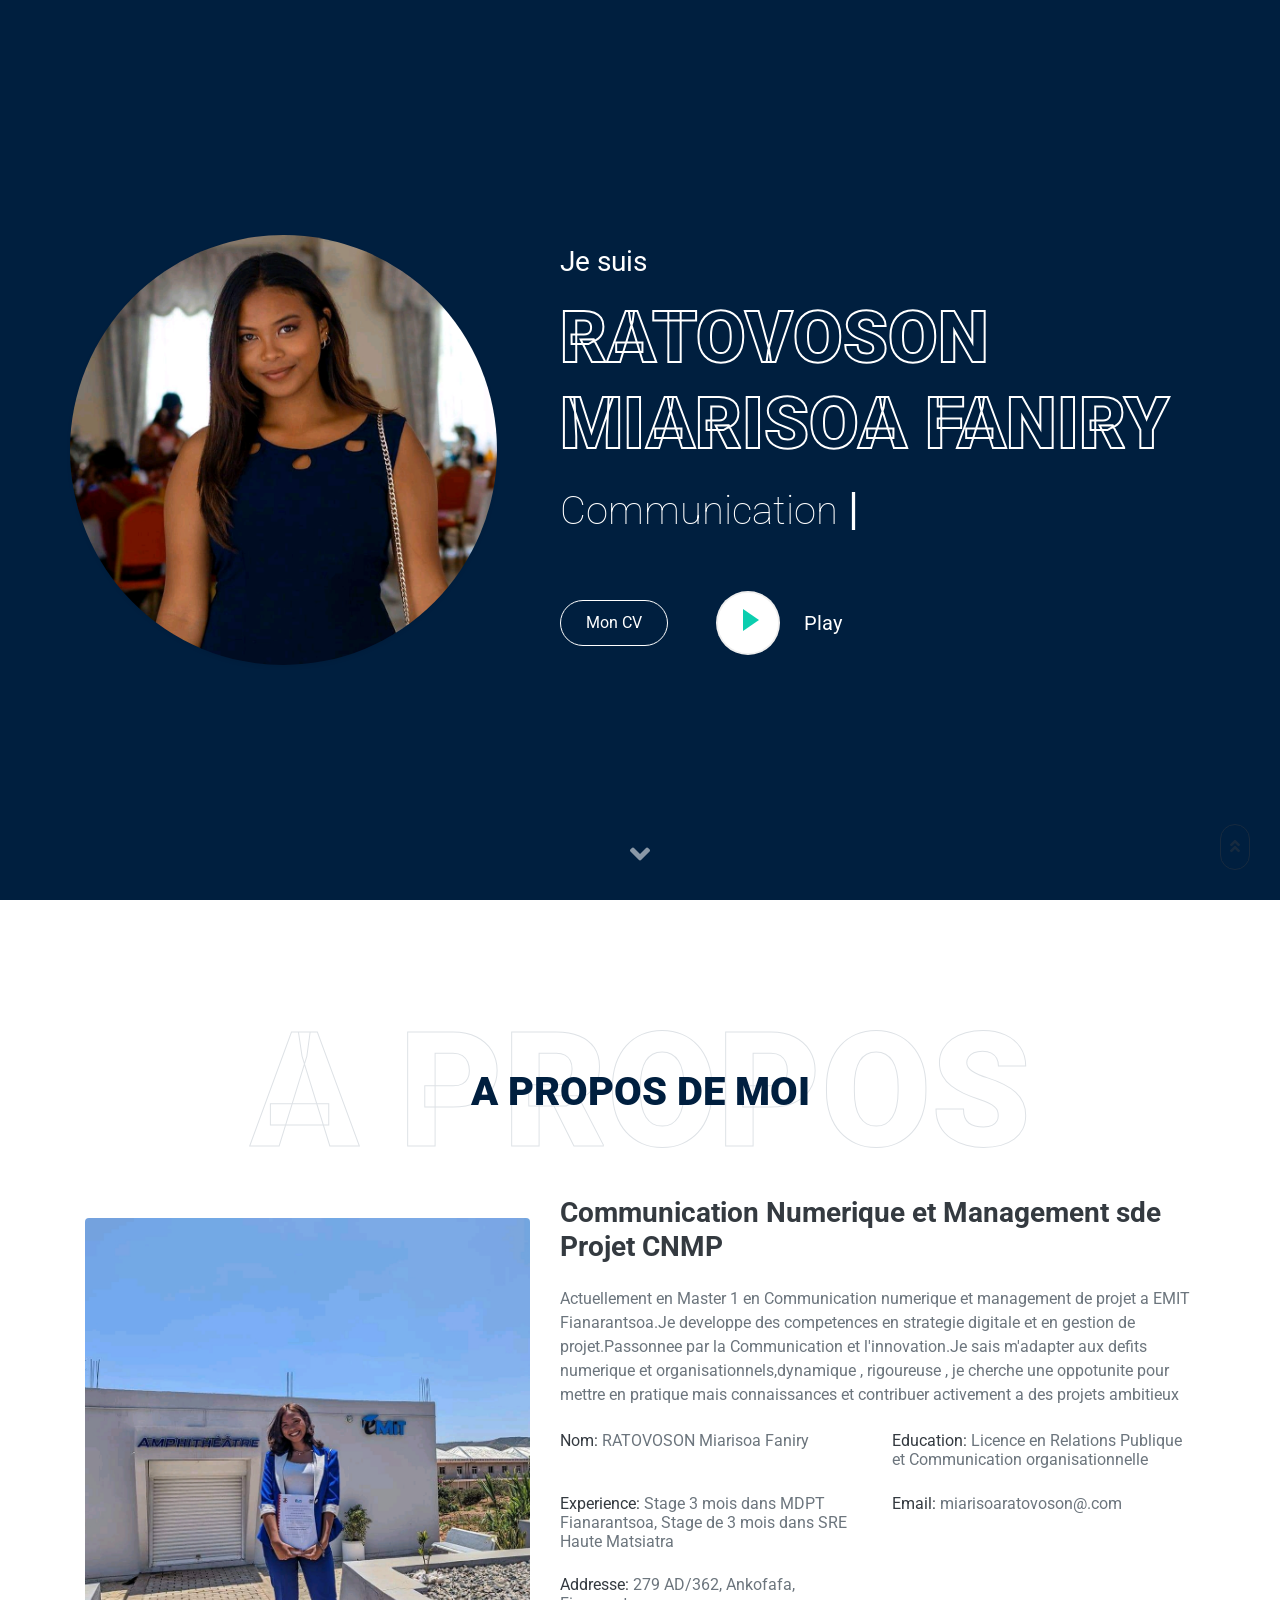
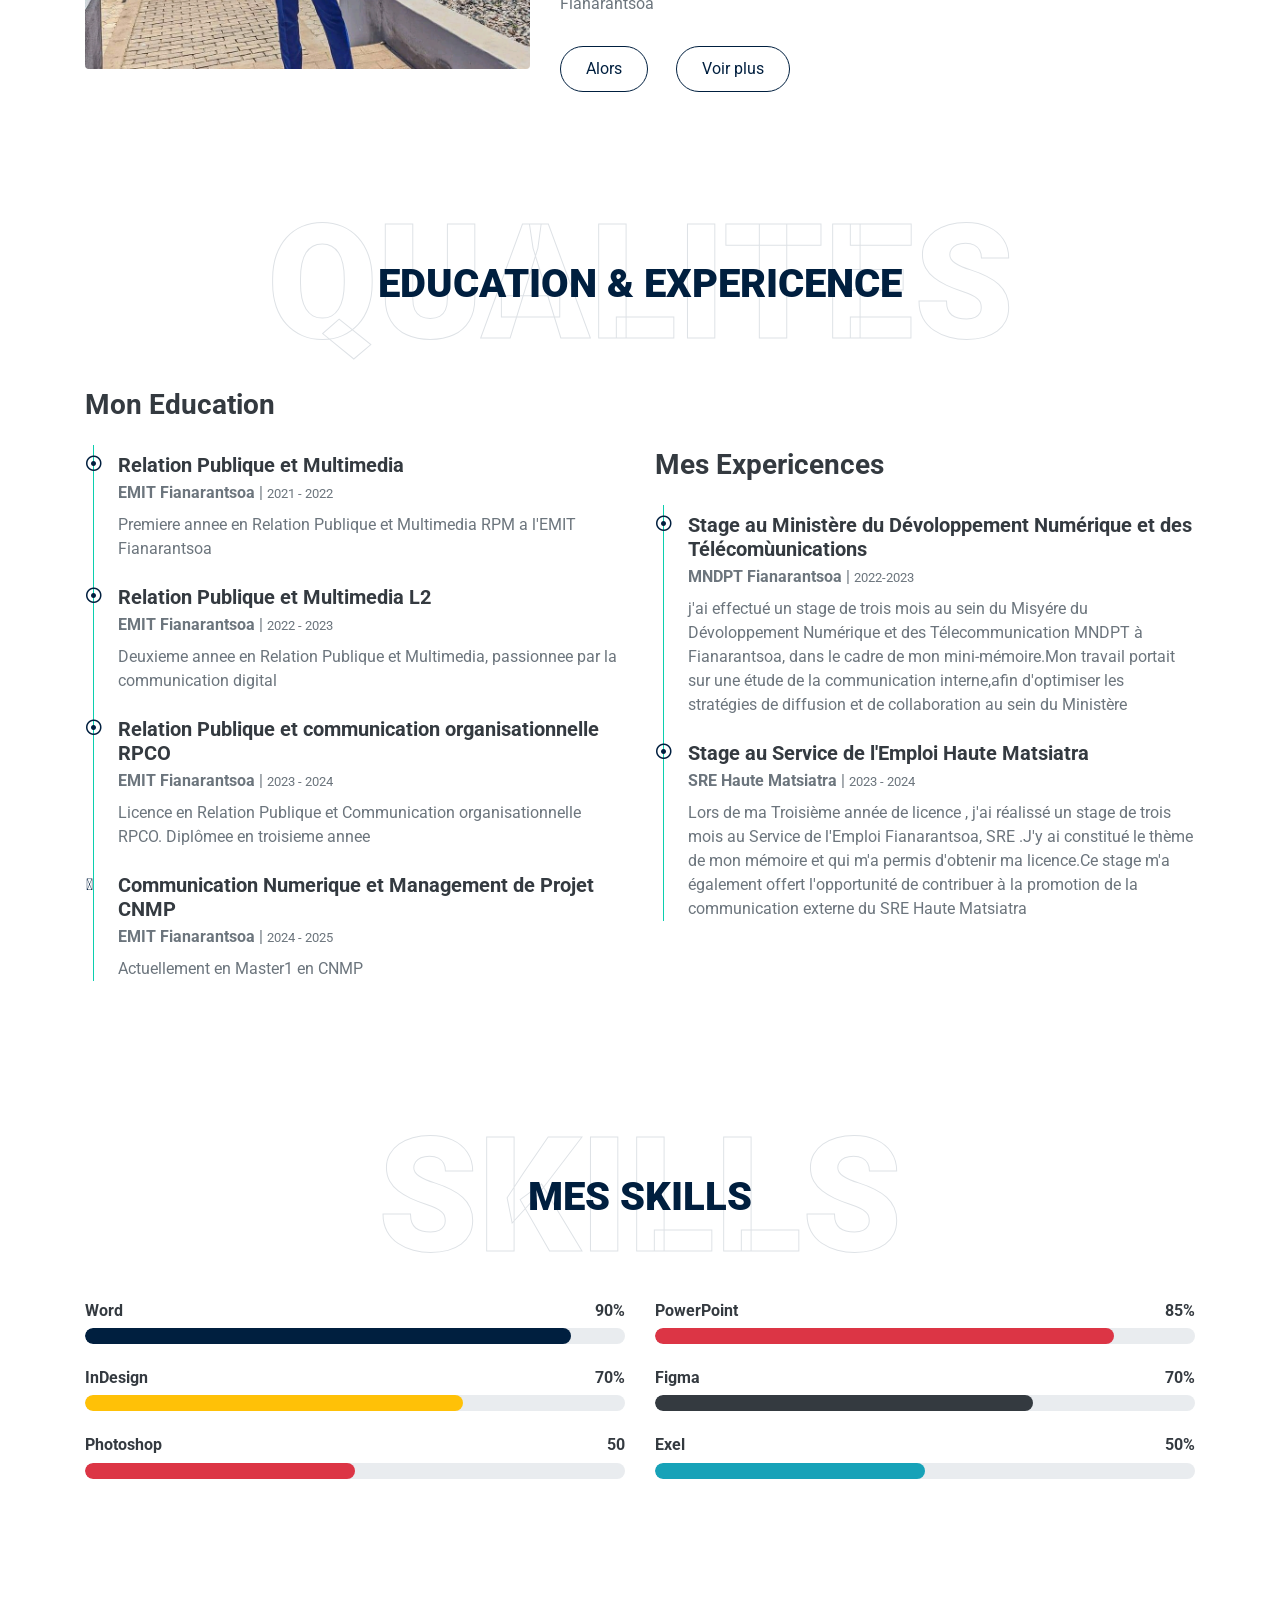
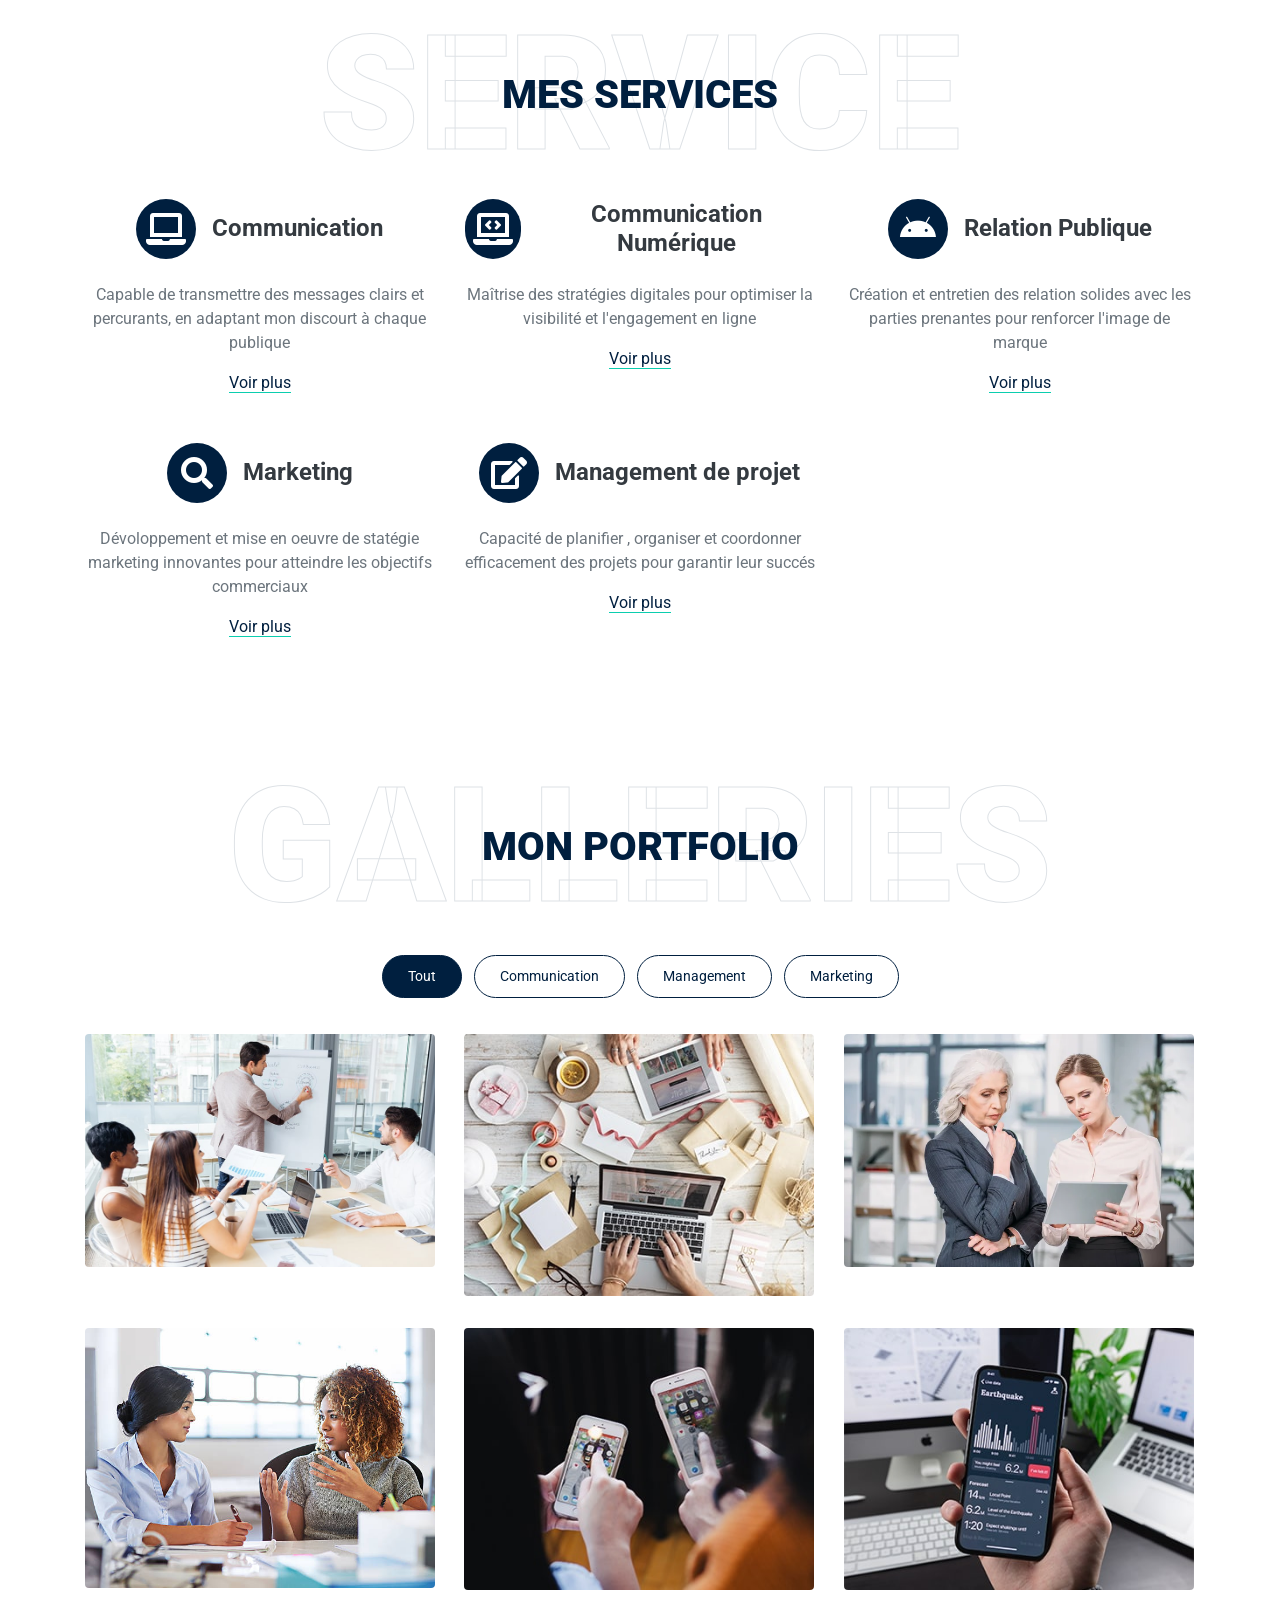
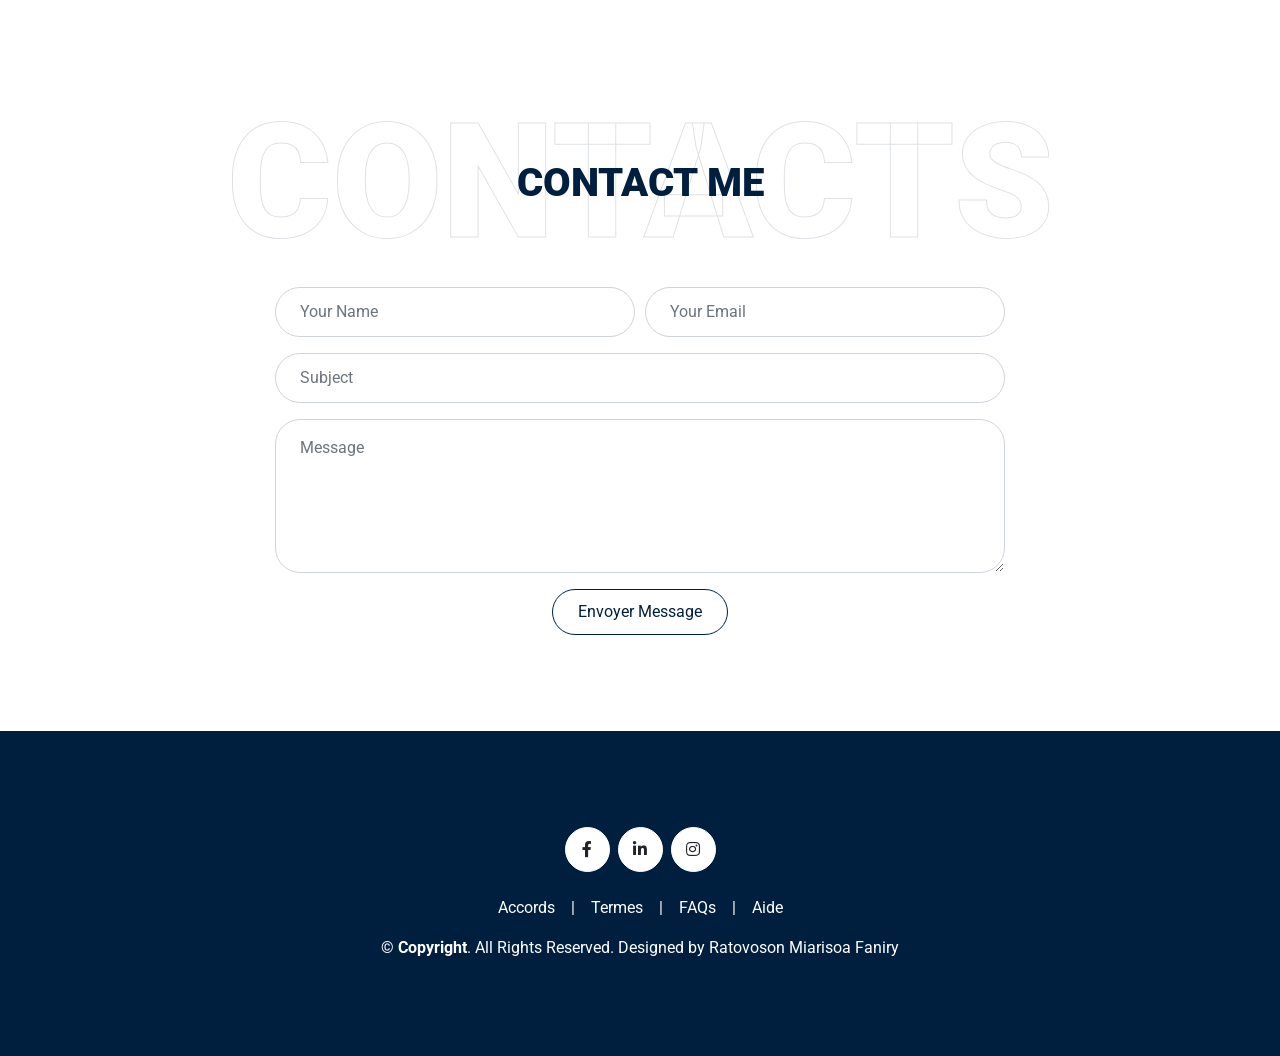
==== commit 38622eed: "Update index.html" ====
--- a/index.html
+++ b/index.html
@@ -108,11 +108,9 @@
                     <p>Actuellement en Master 1 en Communication numerique et management de projet a EMIT Fianarantsoa.Je developpe des competences en strategie digitale et en gestion de projet.Passonnee par la Communication et l'innovation.Je sais m'adapter aux defits numerique et organisationnels,dynamique , rigoureuse , je cherche une oppotunite pour mettre en pratique mais connaissances et contribuer activement a des projets ambitieux </p>
                     <div class="row mb-3">
                         <div class="col-sm-6 py-2"><h6>Nom: <span class="text-secondary">RATOVOSON Miarisoa Faniry</span></h6></div>
-                        <div class="col-sm-6 py-2"><h6>Date de naissance: <span class="text-secondary">31 octobre 2002</span></h6></div>
                         <div class="col-sm-6 py-2"><h6>Education: <span class="text-secondary">Licence en Relations Publique et Communication organisationnelle</span></h6></div>
                         <div class="col-sm-6 py-2"><h6>Experience: <span class="text-secondary">Stage 3 mois dans MDPT Fianarantsoa, Stage de 3 mois dans SRE Haute Matsiatra  </span></h6></div>
-                        <div class="col-sm-6 py-2"><h6>Phone: <span class="text-secondary">038 34 484 78</span></h6></div>
-                        <div class="col-sm-6 py-2"><h6>Email: <span class="text-secondary">miarisoaratovoson@.com</span></h6></div>
+                         <div class="col-sm-6 py-2"><h6>Email: <span class="text-secondary">miarisoaratovoson@.com</span></h6></div>
                         <div class="col-sm-6 py-2"><h6>Addresse: <span class="text-secondary">279 AD/362, Ankofafa, Fianarantsoa</span></h6></div>
 
                     </div>
@@ -490,4 +488,4 @@
     <script src="js/main.js"></script>
 </body>
 
-</html>+</html>
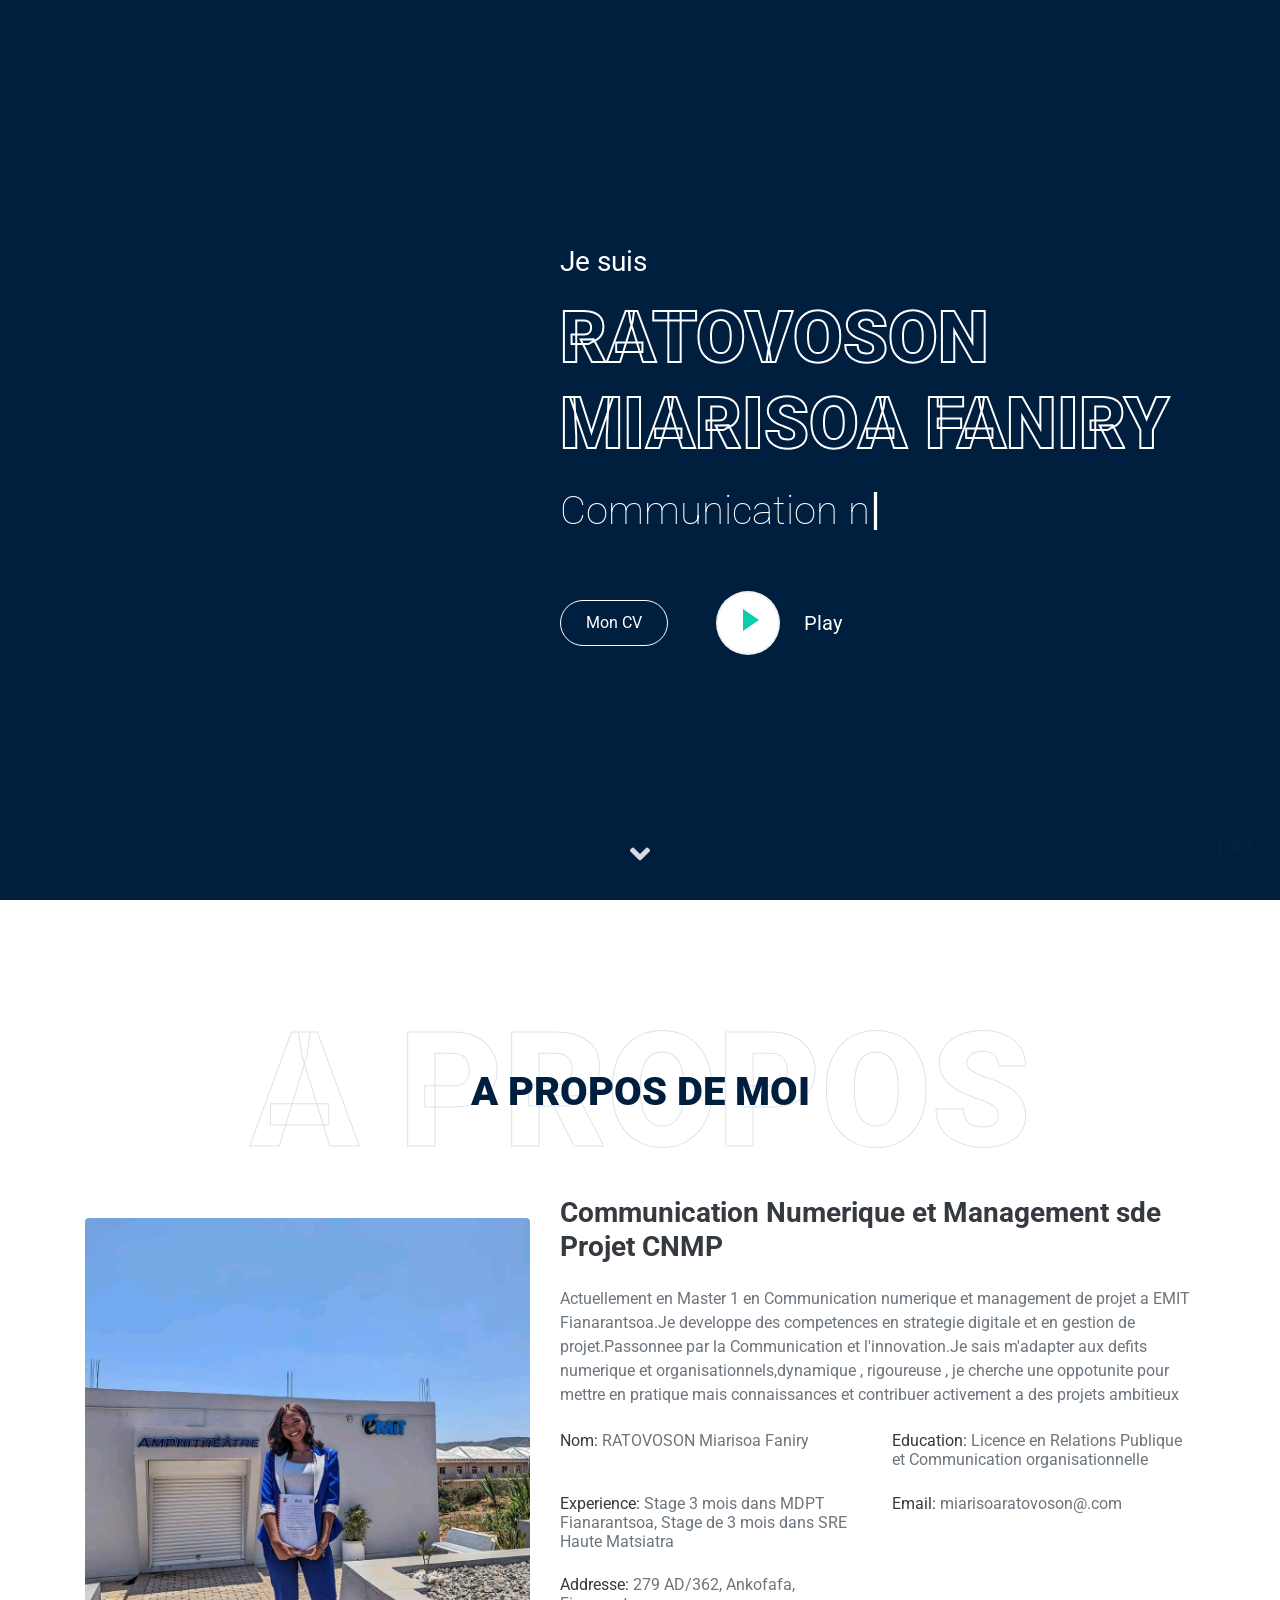
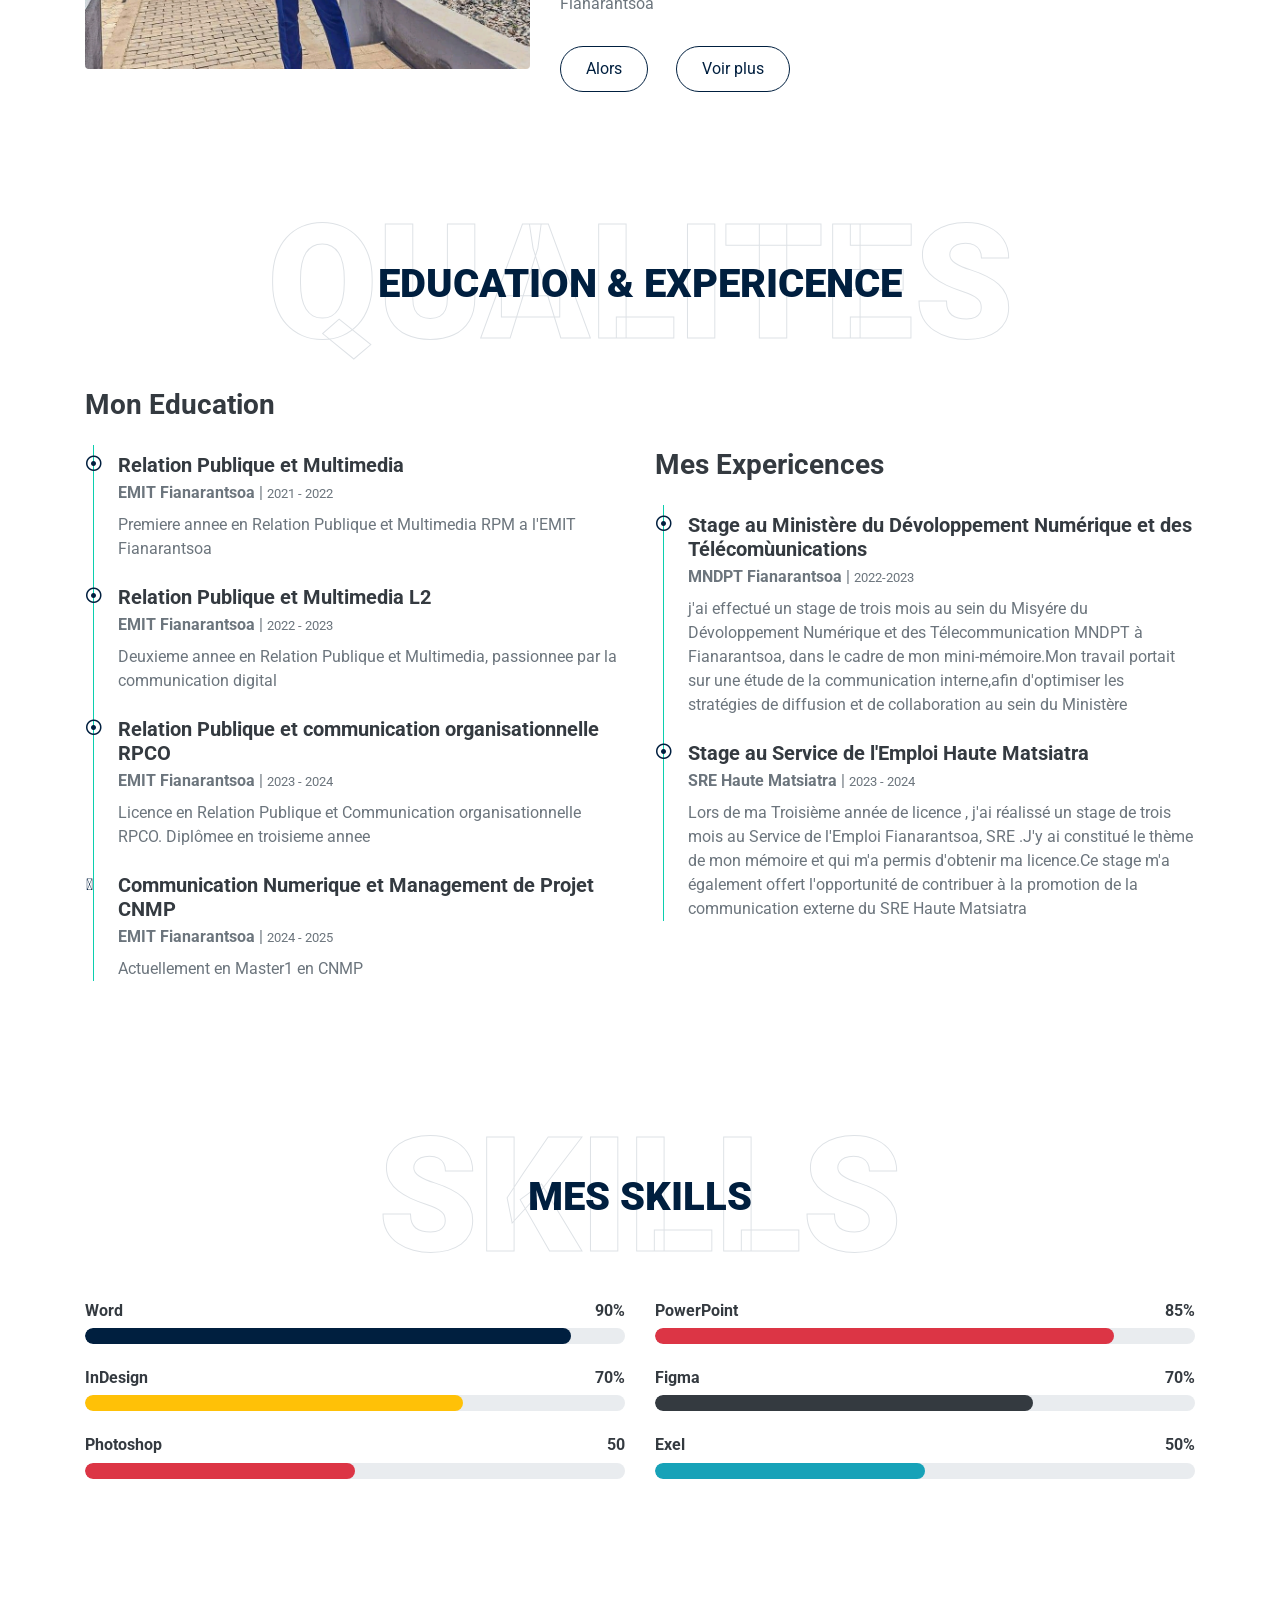
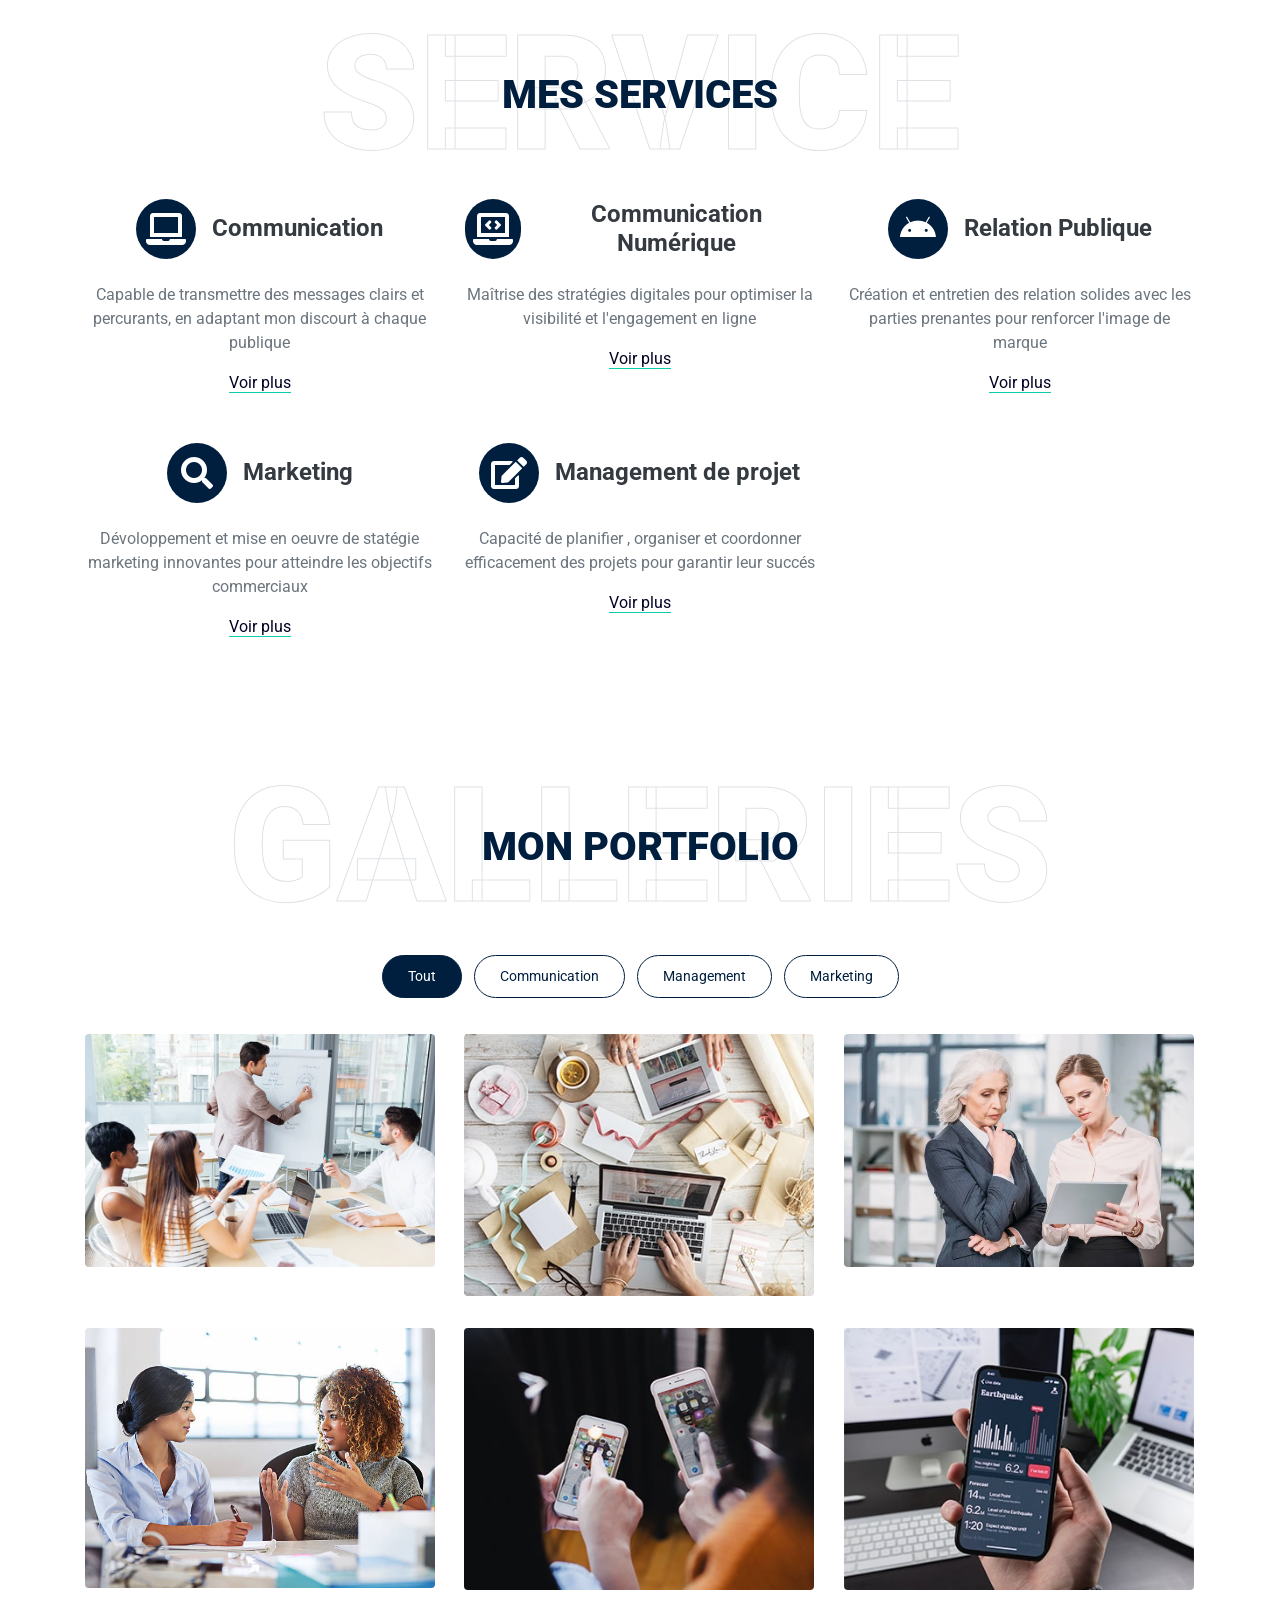
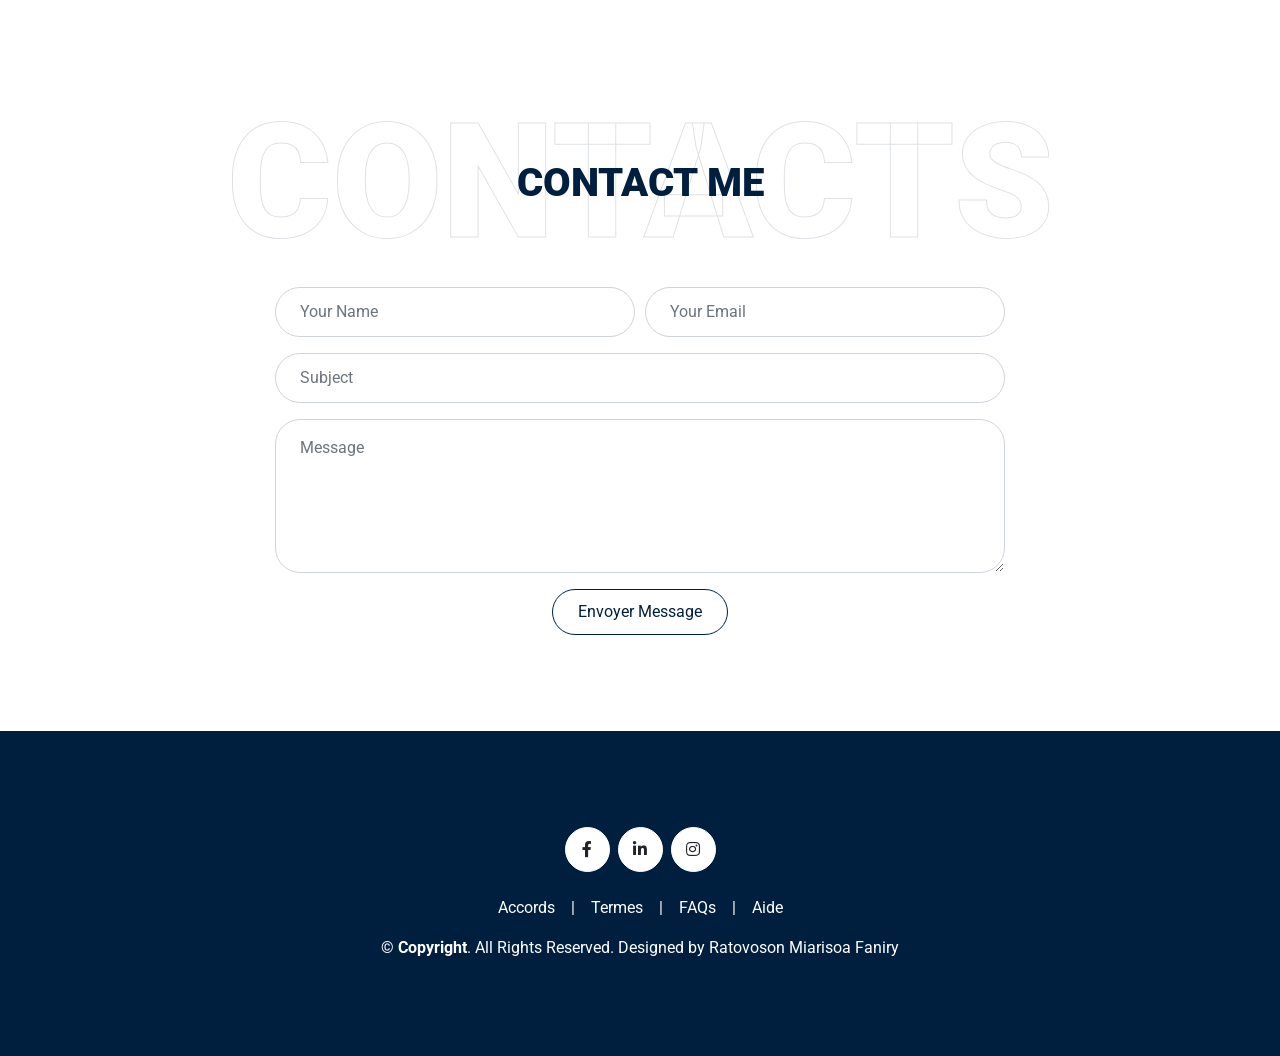
==== commit d6f8db7a: "Update index.html" ====
--- a/index.html
+++ b/index.html
@@ -73,7 +73,7 @@
         <div class="container">
             <div class="row align-items-center">
                 <div class="col-lg-5 px-5 pl-lg-0 pb-5 pb-lg-0">
-                    <img class="img-fluid w-100 rounded-circle shadow-sm" src="img/imagefa2.jpg" alt="">
+                    <img class="img-fluid w-100 rounded-circle shadow-sm" src="img/Couverture 1.jpeg" alt="">
                 </div>
                 <div class="col-lg-7 text-center text-lg-left">
                     <h3 class="text-white font-weight-normal mb-3">Je suis</h3>
--- a/css/style.css
+++ b/css/style.css
@@ -152,7 +152,7 @@
 }
 
 a {
-  color: #001f3f;
+  color: #000023;
   text-decoration: none;
   background-color: transparent;
 }
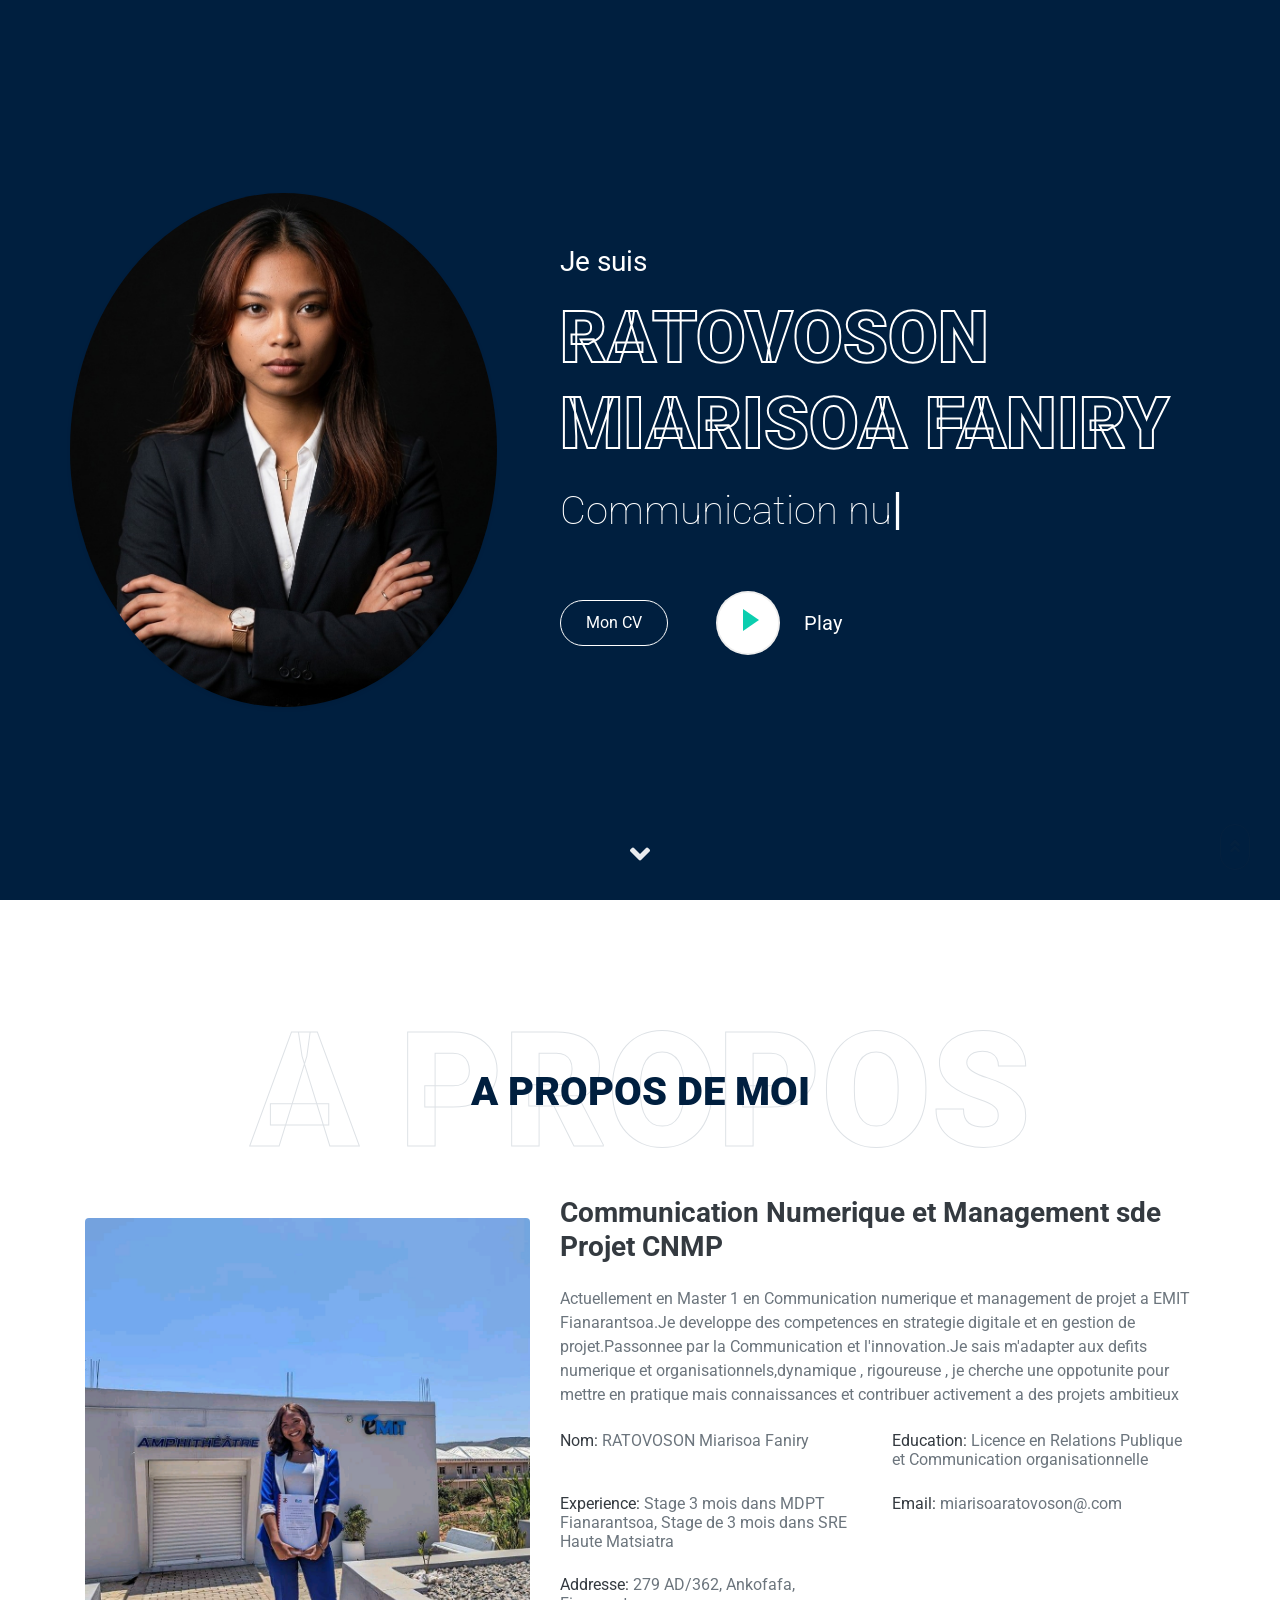
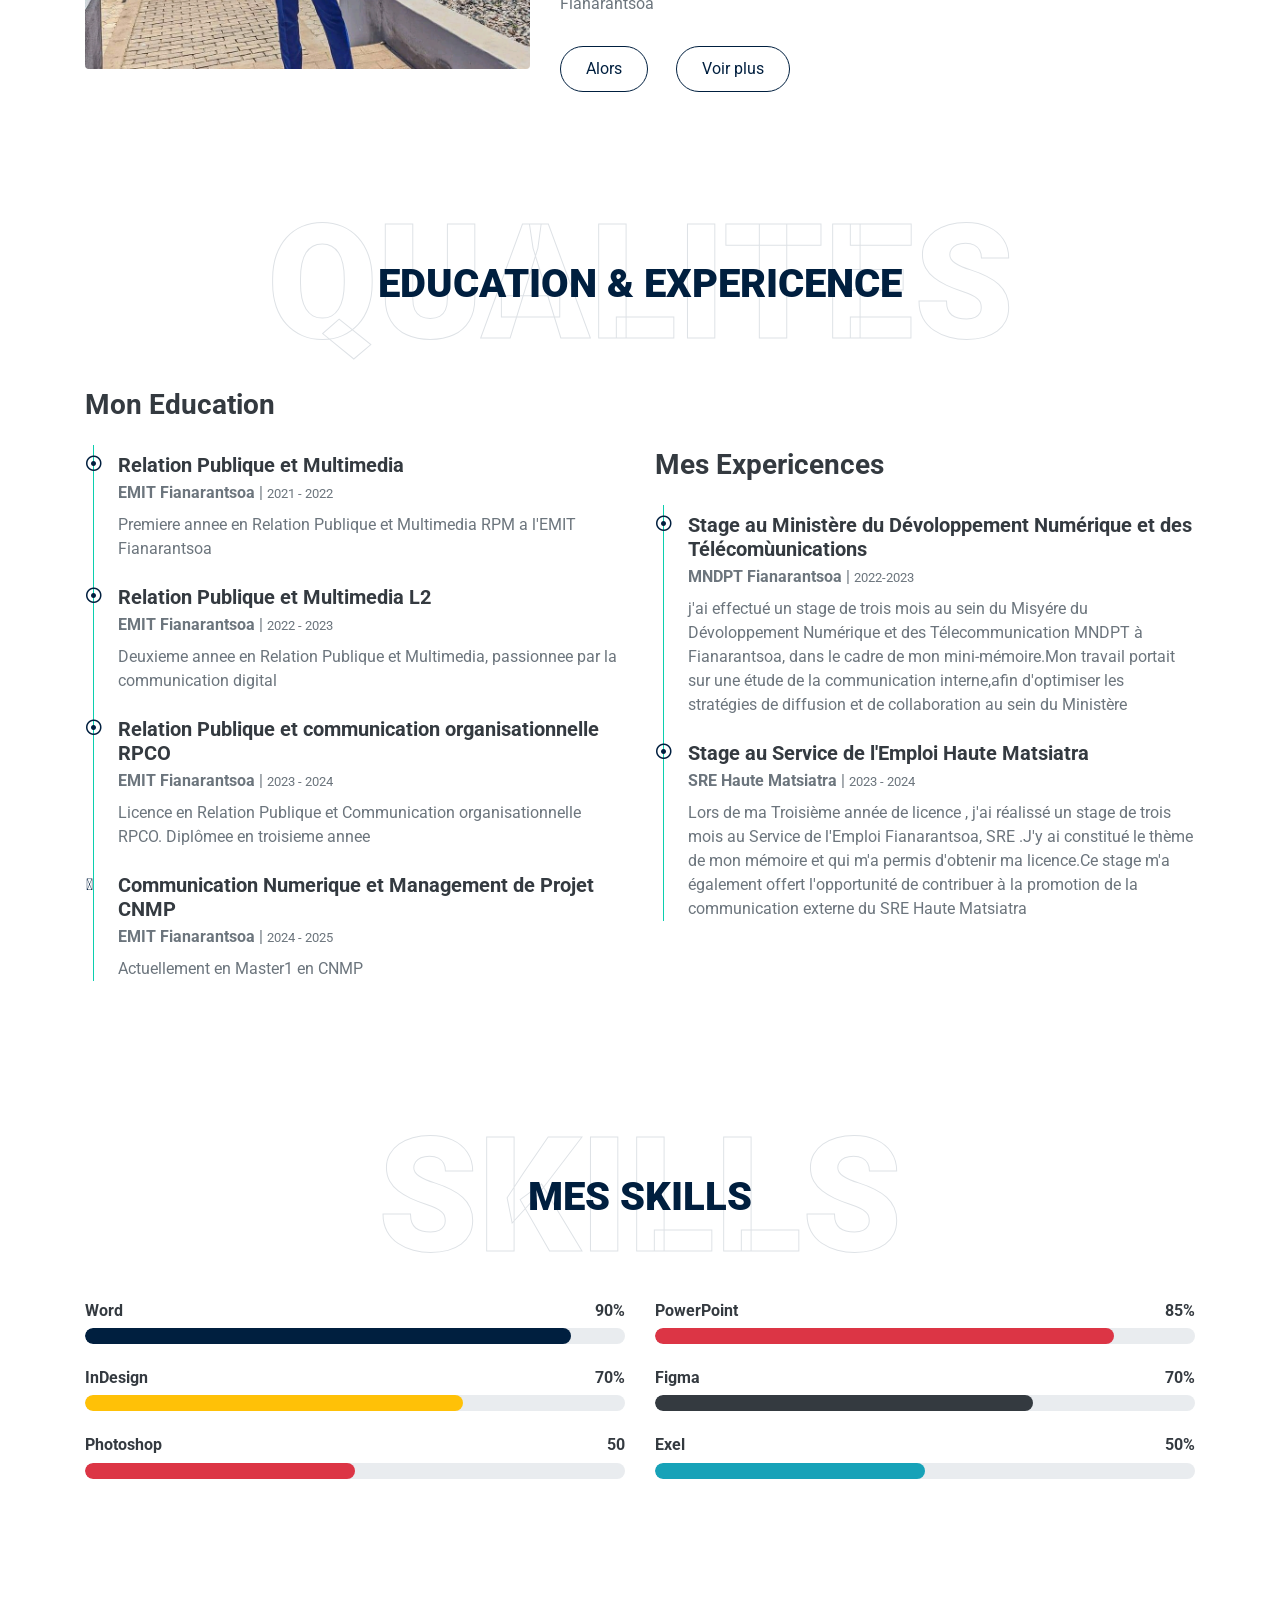
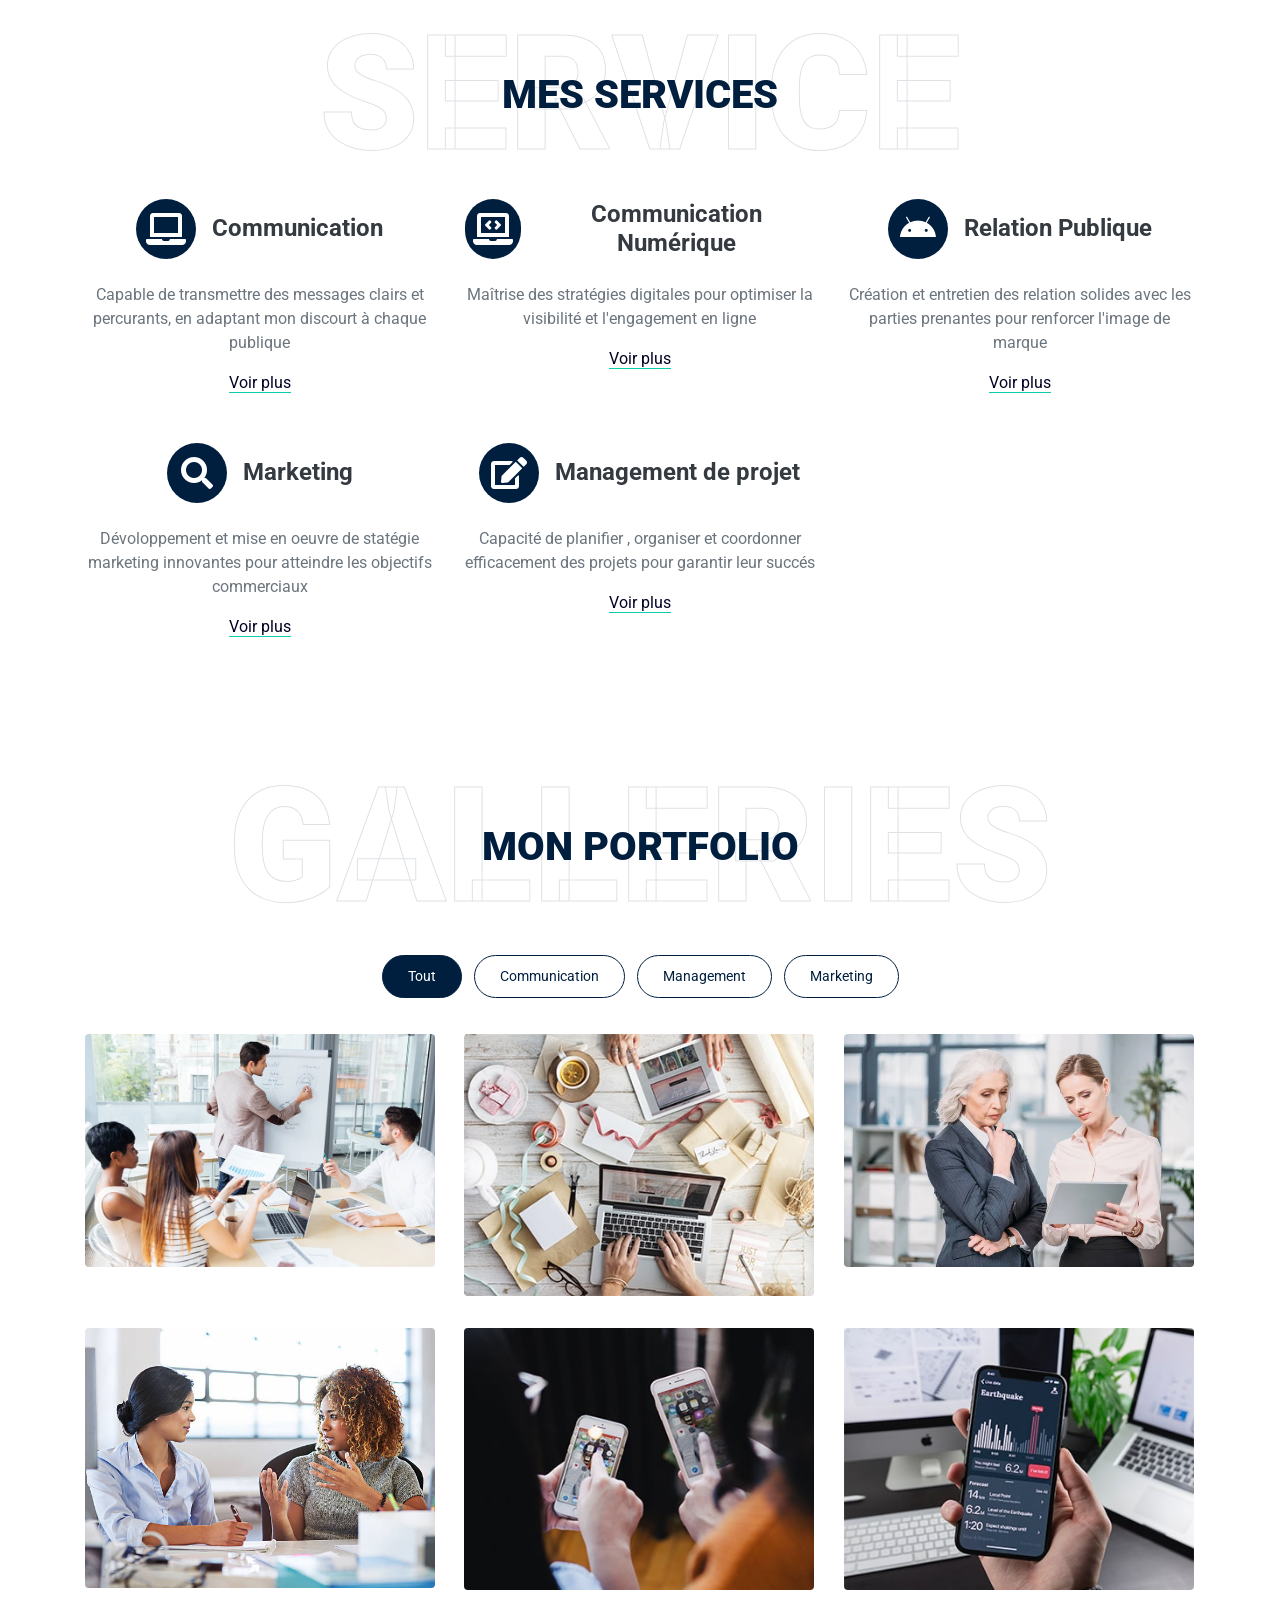
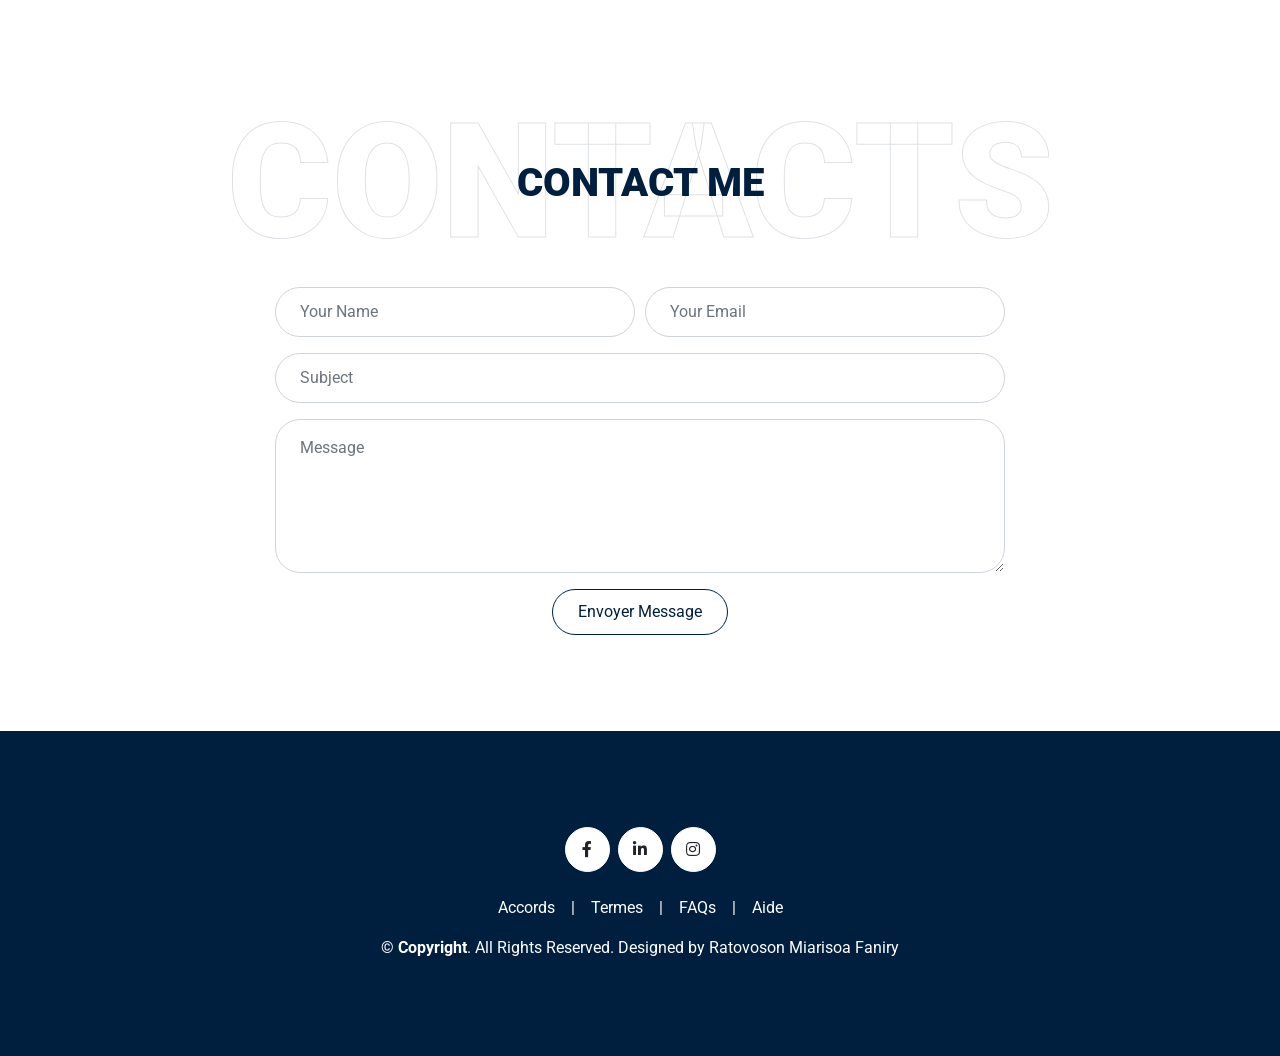
==== commit 0a0061e7: "Update index.html" ====
--- a/index.html
+++ b/index.html
@@ -73,7 +73,7 @@
         <div class="container">
             <div class="row align-items-center">
                 <div class="col-lg-5 px-5 pl-lg-0 pb-5 pb-lg-0">
-                    <img class="img-fluid w-100 rounded-circle shadow-sm" src="img/Couverture 1.jpeg" alt="">
+                    <img class="img-fluid w-100 rounded-circle shadow-sm" src="img/Couverture1.jpeg" alt="">
                 </div>
                 <div class="col-lg-7 text-center text-lg-left">
                     <h3 class="text-white font-weight-normal mb-3">Je suis</h3>
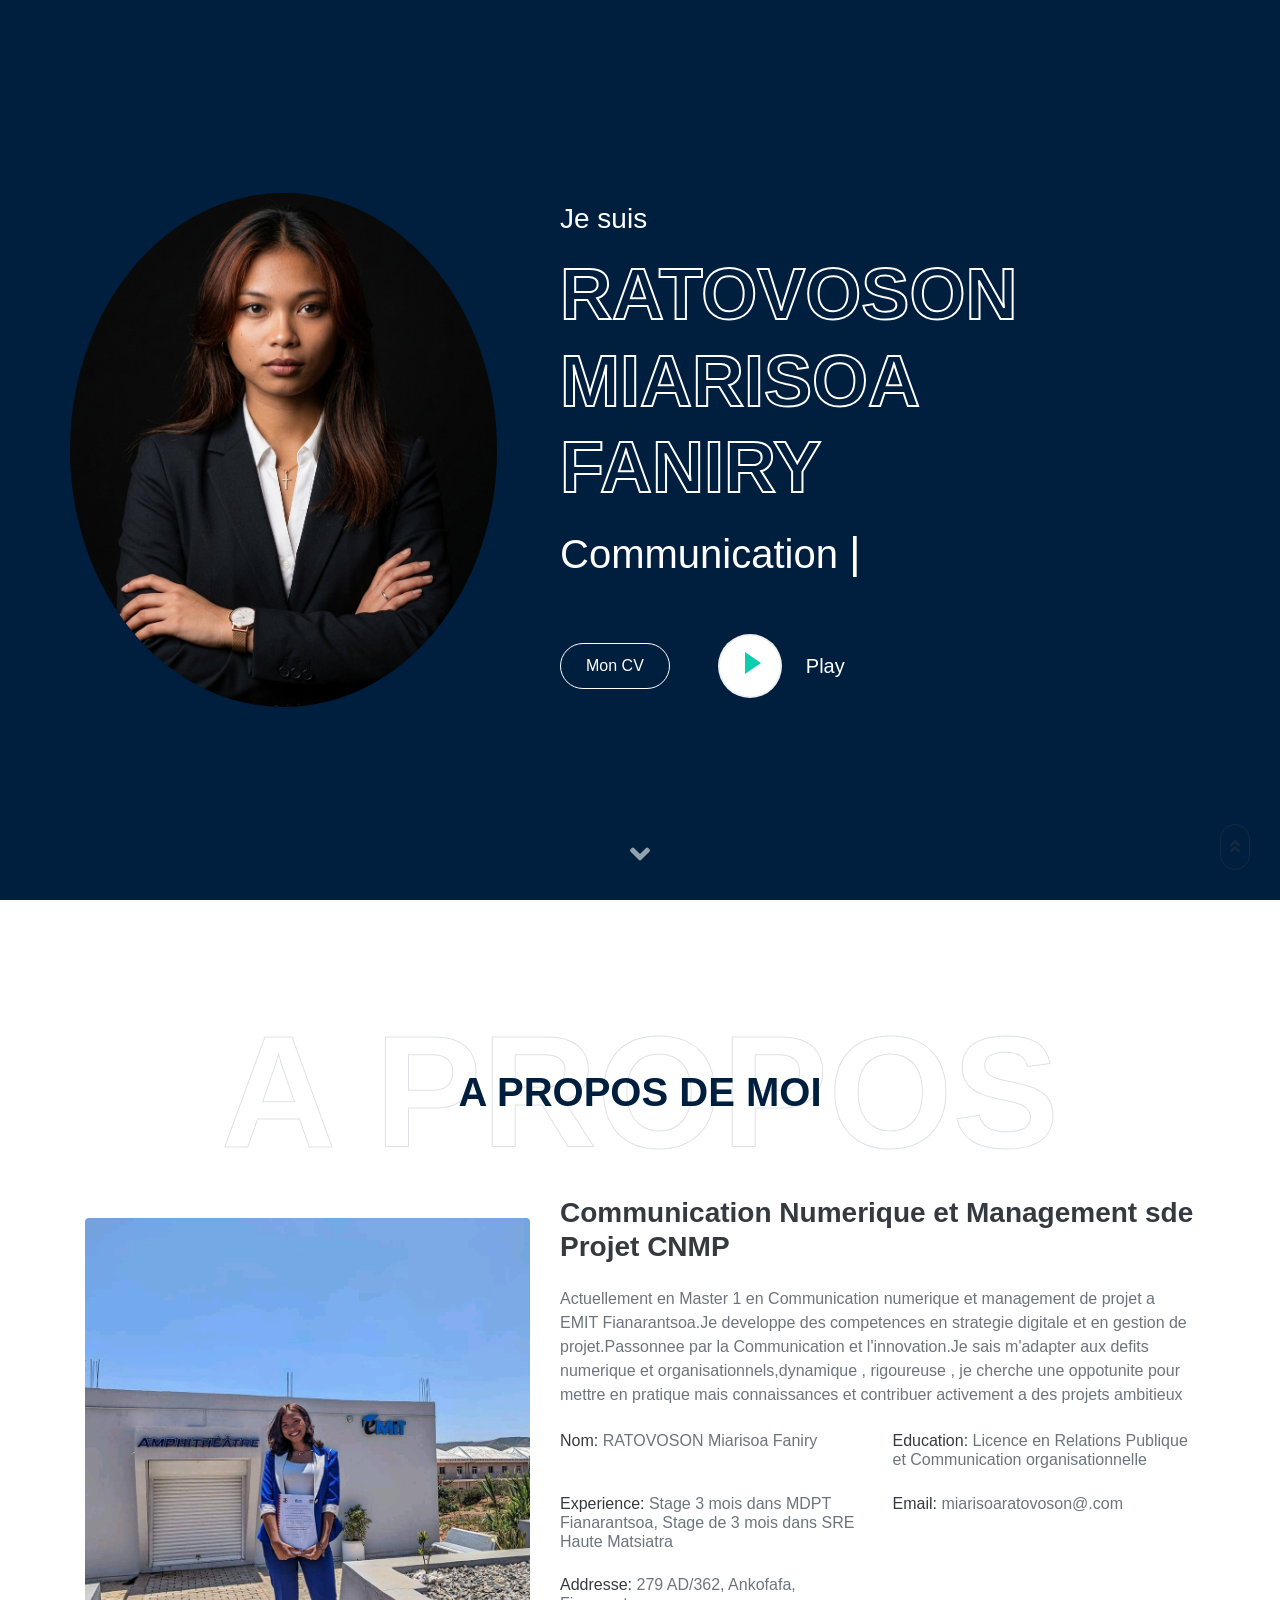
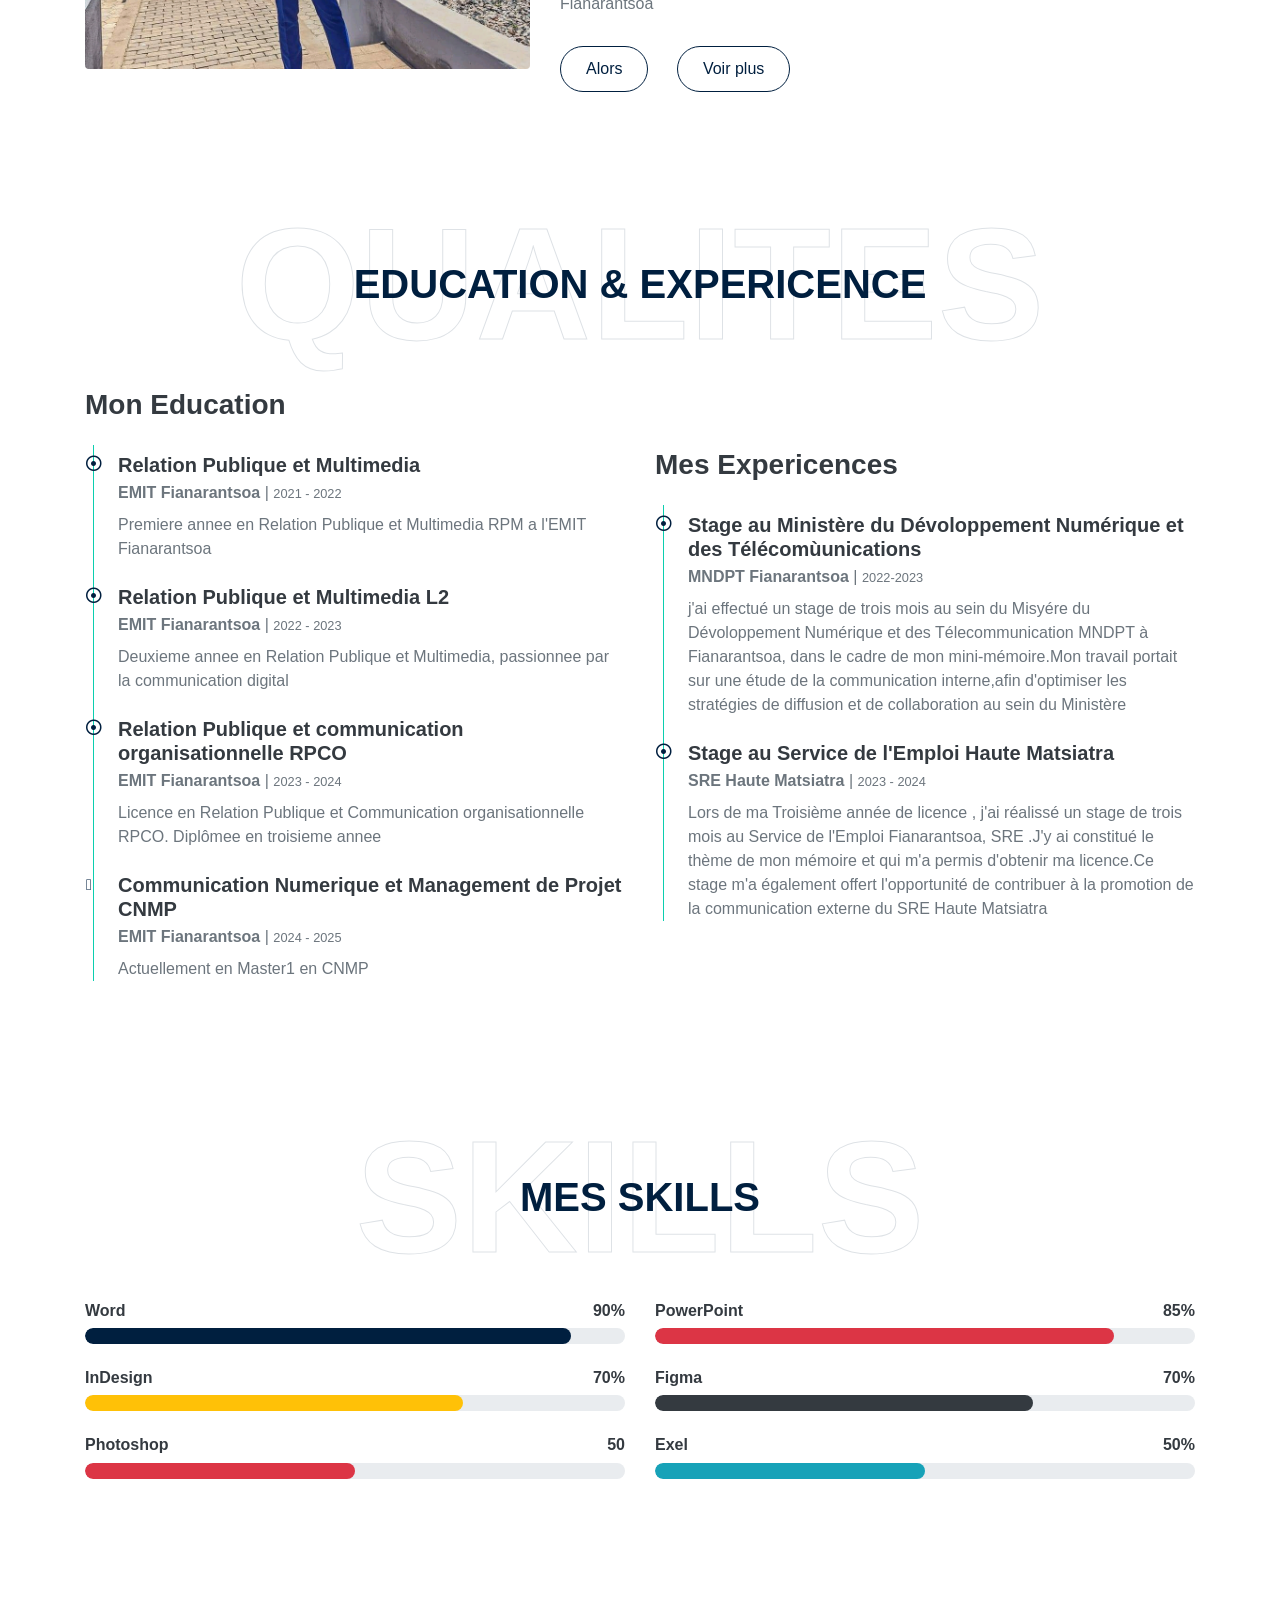
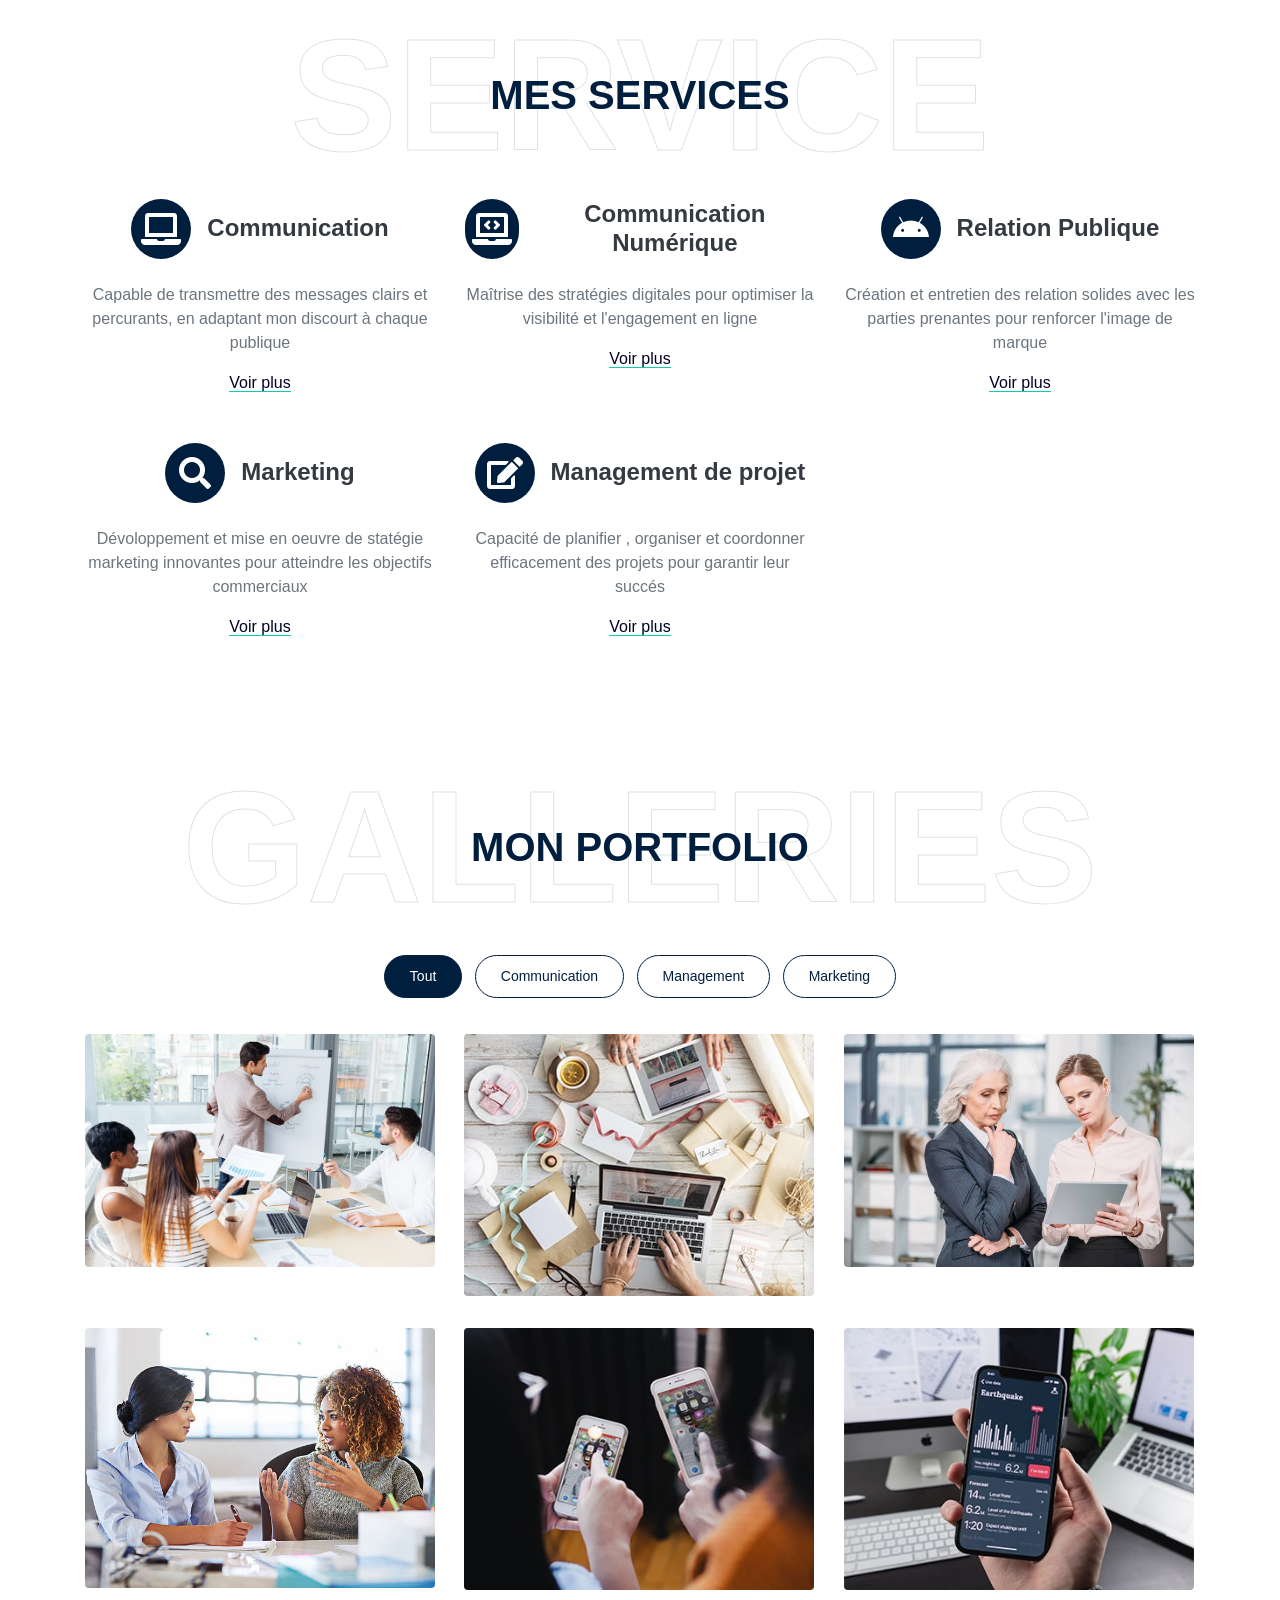
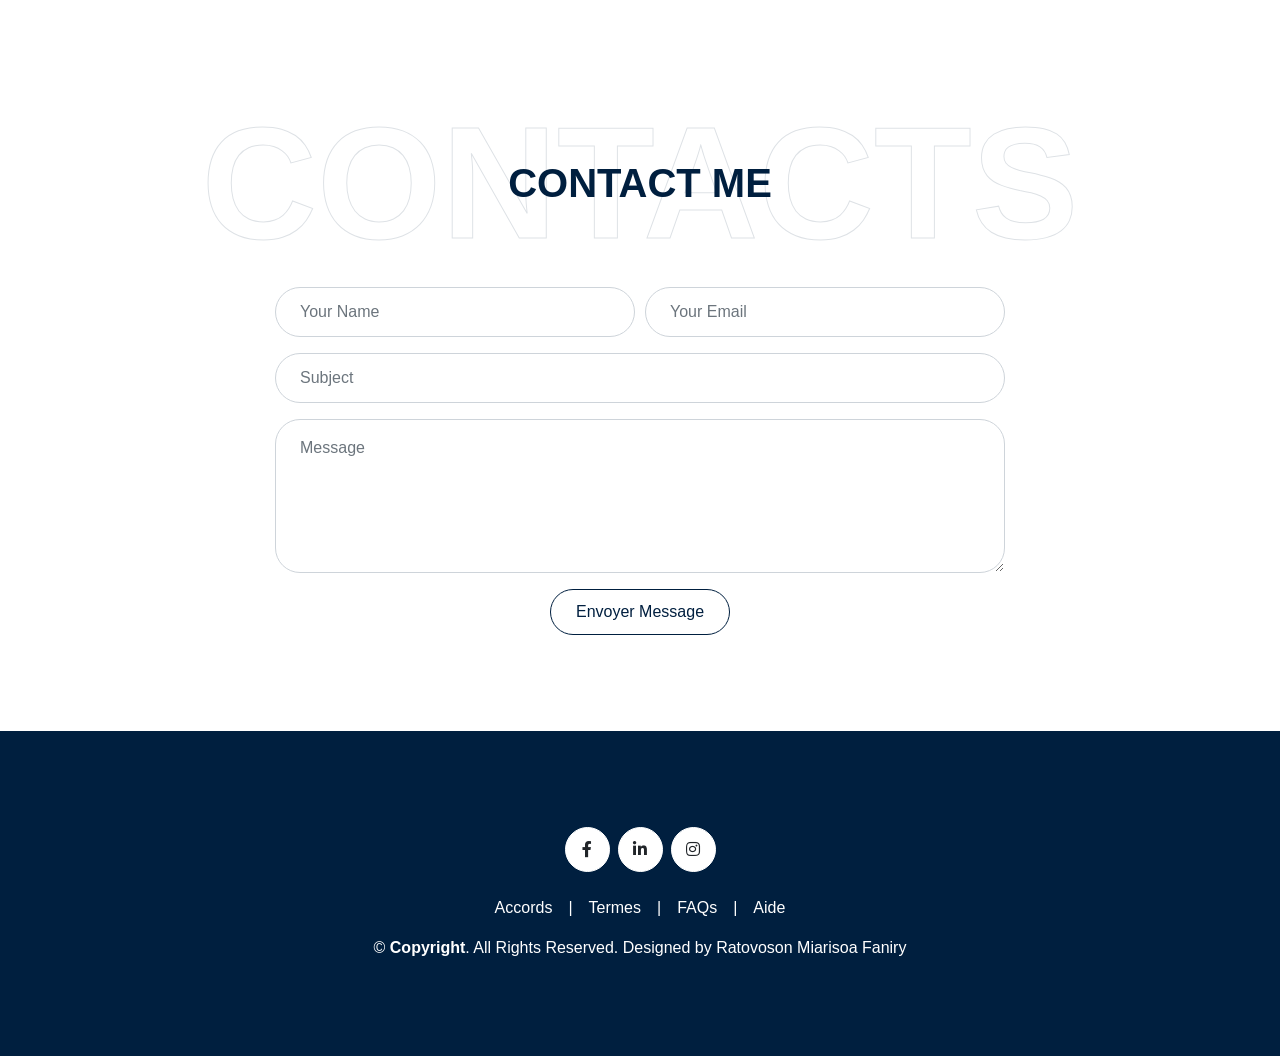
==== commit 25e986ba: "Update index.html" ====
--- a/index.html
+++ b/index.html
@@ -11,9 +11,9 @@
     <link href="img/favicon.ico" rel="icon">
 
 
-    <link rel="preconnect" href="https://fonts.gstatic.com">
-    <link href="https://fonts.googleapis.com/css2?family=roboto:wght@300;400;500;700;900&display=swap" rel="stylesheet"> 
-
+    <link rel="preconnect" href="https://fonts.googleapis.com">
+    <link rel="preconnect" href="https://fonts.gstatic.com" crossorigin>
+    <link href="https://fonts.googleapis.com/css2?family=Lexend:wght@100..900&display=swap" rel="stylesheet">
 
     <link href="https://cdnjs.cloudflare.com/ajax/libs/font-awesome/5.10.0/css/all.min.css" rel="stylesheet">
 
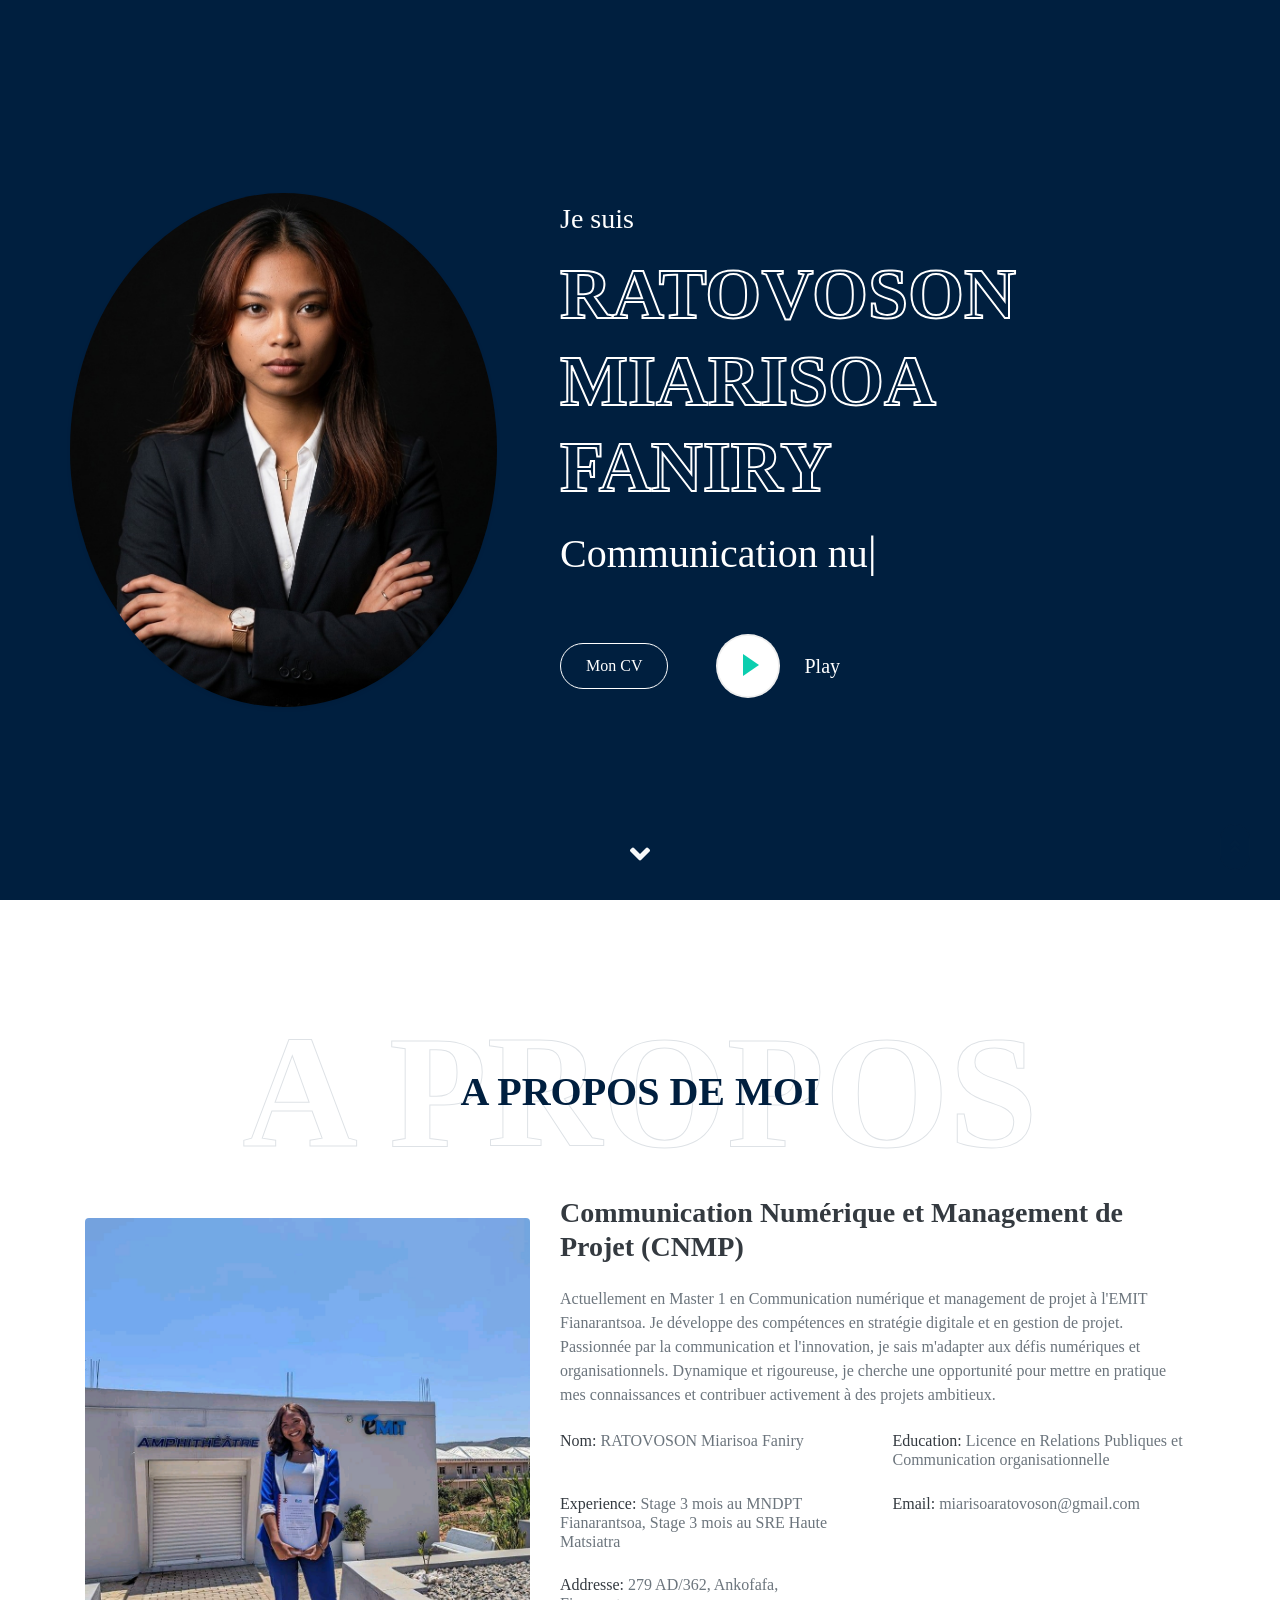
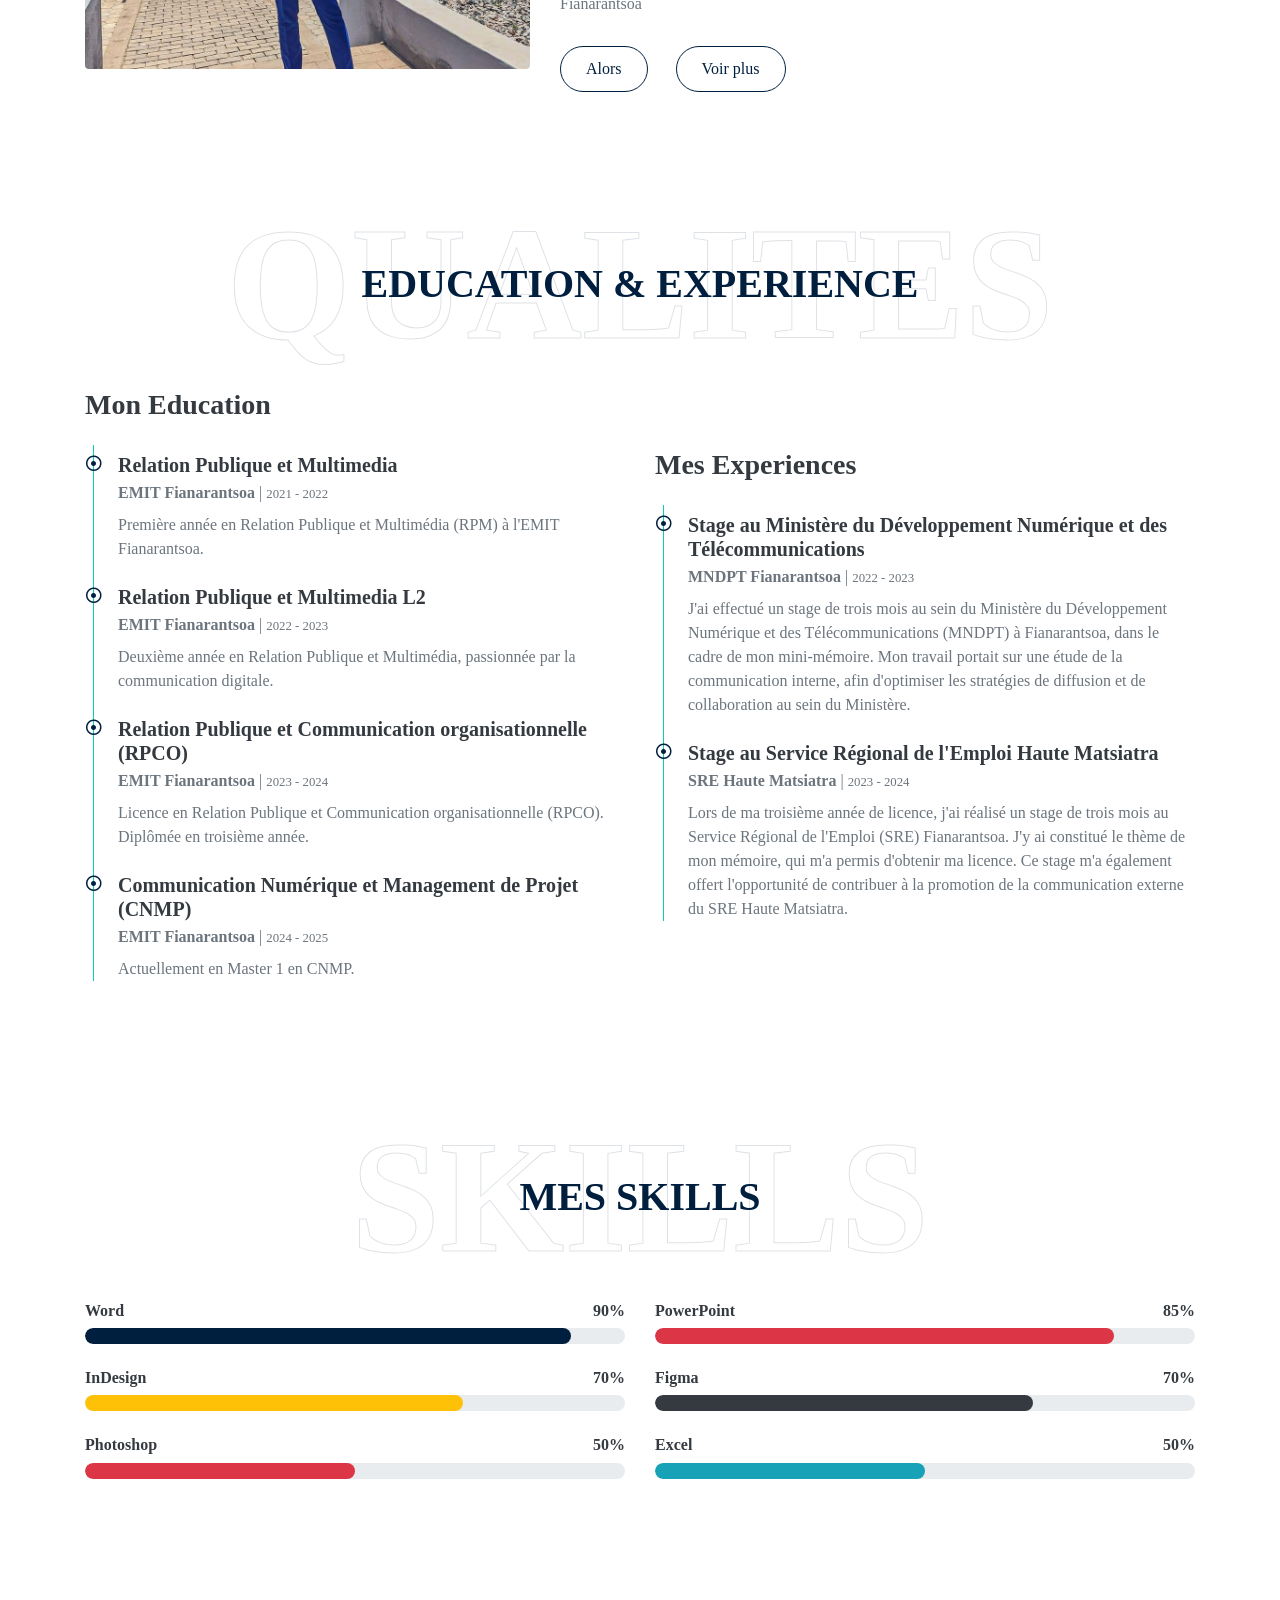
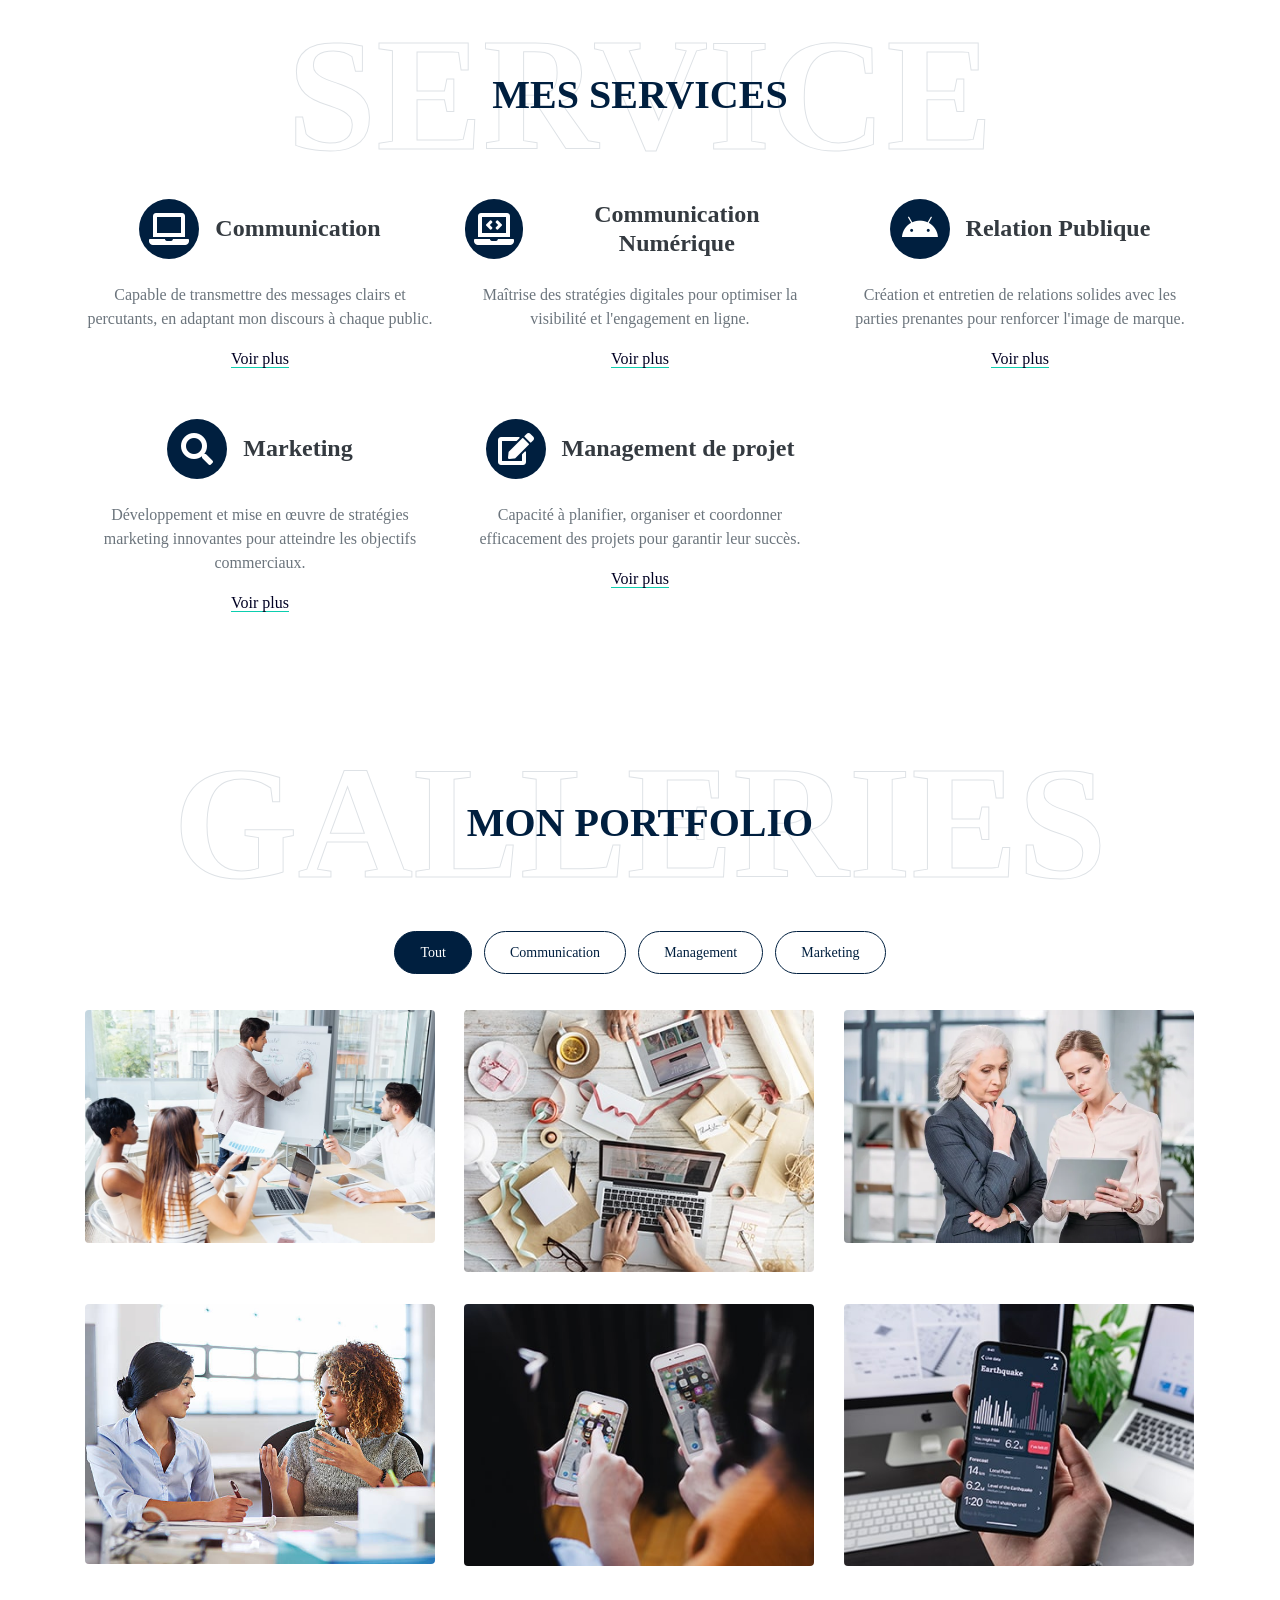
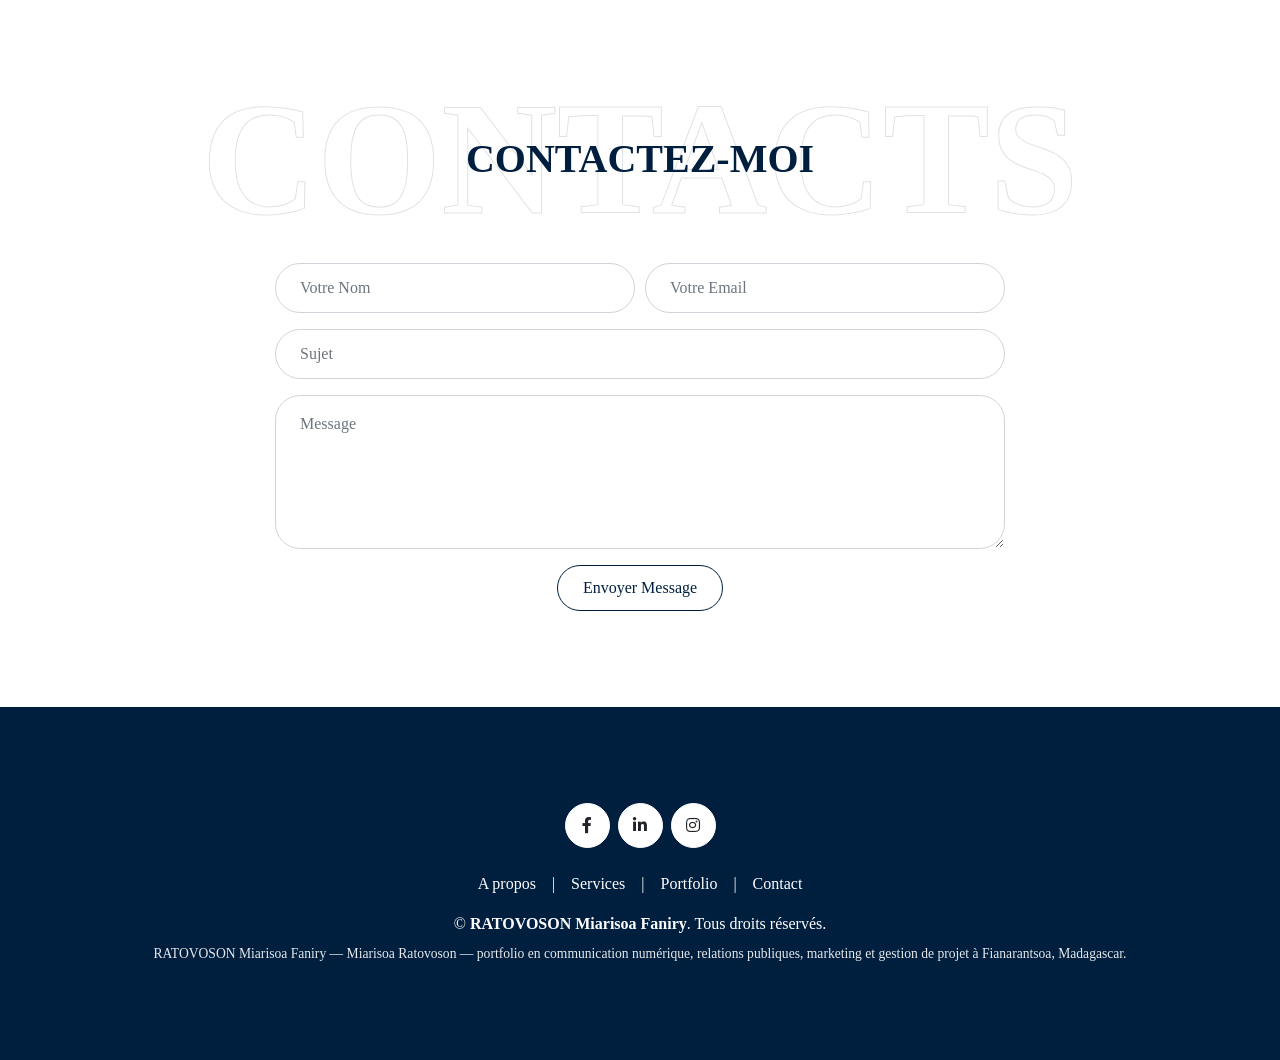
==== commit 4f631d12: "Update index.html" ====
--- a/index.html
+++ b/index.html
@@ -1,15 +1,23 @@
 <!DOCTYPE html>
-<html lang="en">
+<html lang="fr">
 
 <head>
     <meta charset="utf-8">
-    <title>Portfolio</title>
+    <title>RATOVOSON Miarisoa Faniry (Miarisoa Ratovoson) — Portfolio | Communication Numérique, Marketing & Relations Publiques à Fianarantsoa</title>
     <meta content="width=device-width, initial-scale=1.0" name="viewport">
-    <meta content="Free HTML Templates" name="keywords">
-    <meta content="Free HTML Templates" name="description">
+    <meta name="description" content="Portfolio de RATOVOSON Miarisoa Faniry (Miarisoa Ratovoson), étudiante en Master Communication Numérique et Management de Projet à l'EMIT, Université de Fianarantsoa, Madagascar. Spécialiste en communication digitale, relations publiques, marketing, stratégie de communication, community management et gestion de projet.">
+    <meta name="author" content="RATOVOSON Miarisoa Faniry">
+
+    <!-- Open Graph : aperçu lors du partage sur Facebook / LinkedIn -->
+    <meta property="og:type" content="website">
+    <meta property="og:title" content="RATOVOSON Miarisoa Faniry — Portfolio">
+    <meta property="og:description" content="Étudiante en Communication Numérique et Management de Projet à l'EMIT Fianarantsoa.">
+    <meta property="og:url" content="https://miarisoaratovoson.github.io/">
+    <meta property="og:image" content="https://miarisoaratovoson.github.io/img/Couverture1.jpeg">
+
+    <link rel="canonical" href="https://miarisoaratovoson.github.io/">
 
     <link href="img/favicon.ico" rel="icon">
-
 
     <link rel="preconnect" href="https://fonts.googleapis.com">
     <link rel="preconnect" href="https://fonts.gstatic.com" crossorigin>
@@ -17,18 +25,36 @@
 
     <link href="https://cdnjs.cloudflare.com/ajax/libs/font-awesome/5.10.0/css/all.min.css" rel="stylesheet">
 
-
     <link href="lib/owlcarousel/assets/owl.carousel.min.css" rel="stylesheet">
     <link href="lib/lightbox/css/lightbox.min.css" rel="stylesheet">
 
     <link href="css/style.css" rel="stylesheet">
+
+    <!-- Données structurées : aide Google à m'identifier -->
+    <script type="application/ld+json">
+    {
+      "@context": "https://schema.org",
+      "@type": "Person",
+      "name": "RATOVOSON Miarisoa Faniry",
+      "alternateName": ["Miarisoa Ratovoson", "Miarisoa Faniry", "Miarisoa"],
+      "url": "https://miarisoaratovoson.github.io/",
+      "image": "https://miarisoaratovoson.github.io/img/Couverture1.jpeg",
+      "description": "Étudiante en Master Communication Numérique et Management de Projet à l'EMIT Fianarantsoa. Spécialiste en communication digitale, relations publiques, marketing et gestion de projet.",
+      "jobTitle": "Étudiante en Communication Numérique et Management de Projet",
+      "knowsAbout": ["Communication numérique", "Relations publiques", "Marketing", "Gestion de projet", "Stratégie digitale", "Community management", "Communication organisationnelle"],
+      "alumniOf": {
+        "@type": "CollegeOrUniversity",
+        "name": "EMIT, Université de Fianarantsoa"
+      }
+    }
+    </script>
 </head>
 
 <body data-spy="scroll" data-target=".navbar" data-offset="51">
 
     <nav class="navbar fixed-top shadow-sm navbar-expand-lg bg-light navbar-light py-3 py-lg-0 px-lg-5">
         <a href="index.html" class="navbar-brand ml-lg-3">
-            <h1 class="m-0 display-5"><span class="text-primary">Mon</span>portfolio</h1>
+            <h1 class="m-0 display-5"><span class="text-primary">R.</span>Miarisoa</h1>
         </a>
         <button type="button" class="navbar-toggler" data-toggle="collapse" data-target="#navbarCollapse">
             <span class="navbar-toggler-icon"></span>
@@ -43,37 +69,31 @@
                 <a href="#portfolio" class="nav-item nav-link">Portfolio</a>
                 <a href="#contact" class="nav-item nav-link">Contacts</a>
             </div>
-            <a href="" class="btn btn-outline-primary d-none d-lg-block">Alors</a>
+            <a href="#about" class="btn btn-outline-primary d-none d-lg-block">Alors</a>
         </div>
     </nav>
-  
-
-
-  
+
     <div class="modal fade" id="videoModal" tabindex="-1" role="dialog" aria-labelledby="exampleModalLabel" aria-hidden="true">
         <div class="modal-dialog" role="document">
             <div class="modal-content">
                 <div class="modal-body">
                     <button type="button" class="close" data-dismiss="modal" aria-label="Close">
                         <span aria-hidden="true">&times;</span>
-                    </button>        
-                 
+                    </button>
+
                     <div class="embed-responsive embed-responsive-16by9">
-                        <iframe class="embed-responsive-item" src="" id="video"  allowscriptaccess="always" allow="autoplay"></iframe>
-                    </div>
-                </div>
-            </div>
-        </div>
-    </div>
-    
-
-
-   
-    <div class="container-fluid  d-flex align-items-center mb-5 py-5" id="home" style="min-height: 100vh; background-color:#001f3f;">
+                        <iframe class="embed-responsive-item" src="" id="video" allowscriptaccess="always" allow="autoplay"></iframe>
+                    </div>
+                </div>
+            </div>
+        </div>
+    </div>
+
+    <div class="container-fluid d-flex align-items-center mb-5 py-5" id="home" style="min-height: 100vh; background-color:#001f3f;">
         <div class="container">
             <div class="row align-items-center">
                 <div class="col-lg-5 px-5 pl-lg-0 pb-5 pb-lg-0">
-                    <img class="img-fluid w-100 rounded-circle shadow-sm" src="img/Couverture1.jpeg" alt="">
+                    <img class="img-fluid w-100 rounded-circle shadow-sm" src="img/Couverture1.jpeg" alt="RATOVOSON Miarisoa Faniry">
                 </div>
                 <div class="col-lg-7 text-center text-lg-left">
                     <h3 class="text-white font-weight-normal mb-3">Je suis</h3>
@@ -84,7 +104,7 @@
                         <a href="" class="btn btn-outline-light mr-5">Mon CV</a>
                         <button type="button" class="btn-play" data-toggle="modal"
                             data-src="https://www.youtube.com/embed/DWRcNpR6Kdc" data-target="#videoModal">
-                            <span></span>s
+                            <span></span>
                         </button>
                         <h5 class="font-weight-normal text-white m-0 ml-4 d-none d-sm-block">Play</h5>
                     </div>
@@ -92,30 +112,29 @@
             </div>
         </div>
     </div>
-  
+
     <div class="container-fluid py-5" id="about">
         <div class="container">
             <div class="position-relative d-flex align-items-center justify-content-center">
                 <h1 class="display-1 text-uppercase text-white" style="-webkit-text-stroke: 1px #dee2e6;">A propos</h1>
-                <h1 class="position-absolute text-uppercase text-primary">A propos de moi </h1>
+                <h1 class="position-absolute text-uppercase text-primary">A propos de moi</h1>
             </div>
             <div class="row align-items-center">
                 <div class="col-lg-5 pb-4 pb-lg-0">
-                    <img class="img-fluid rounded w-100" src="img/image3.jpg" alt="">
+                    <img class="img-fluid rounded w-100" src="img/image3.jpg" alt="RATOVOSON Miarisoa Faniry">
                 </div>
                 <div class="col-lg-7">
-                    <h3 class="mb-4">Communication Numerique et Management sde Projet CNMP</h3>
-                    <p>Actuellement en Master 1 en Communication numerique et management de projet a EMIT Fianarantsoa.Je developpe des competences en strategie digitale et en gestion de projet.Passonnee par la Communication et l'innovation.Je sais m'adapter aux defits numerique et organisationnels,dynamique , rigoureuse , je cherche une oppotunite pour mettre en pratique mais connaissances et contribuer activement a des projets ambitieux </p>
+                    <h3 class="mb-4">Communication Numérique et Management de Projet (CNMP)</h3>
+                    <p>Actuellement en Master 1 en Communication numérique et management de projet à l'EMIT Fianarantsoa. Je développe des compétences en stratégie digitale et en gestion de projet. Passionnée par la communication et l'innovation, je sais m'adapter aux défis numériques et organisationnels. Dynamique et rigoureuse, je cherche une opportunité pour mettre en pratique mes connaissances et contribuer activement à des projets ambitieux.</p>
                     <div class="row mb-3">
                         <div class="col-sm-6 py-2"><h6>Nom: <span class="text-secondary">RATOVOSON Miarisoa Faniry</span></h6></div>
-                        <div class="col-sm-6 py-2"><h6>Education: <span class="text-secondary">Licence en Relations Publique et Communication organisationnelle</span></h6></div>
-                        <div class="col-sm-6 py-2"><h6>Experience: <span class="text-secondary">Stage 3 mois dans MDPT Fianarantsoa, Stage de 3 mois dans SRE Haute Matsiatra  </span></h6></div>
-                         <div class="col-sm-6 py-2"><h6>Email: <span class="text-secondary">miarisoaratovoson@.com</span></h6></div>
+                        <div class="col-sm-6 py-2"><h6>Education: <span class="text-secondary">Licence en Relations Publiques et Communication organisationnelle</span></h6></div>
+                        <div class="col-sm-6 py-2"><h6>Experience: <span class="text-secondary">Stage 3 mois au MNDPT Fianarantsoa, Stage 3 mois au SRE Haute Matsiatra</span></h6></div>
+                        <div class="col-sm-6 py-2"><h6>Email: <span class="text-secondary">miarisoaratovoson@gmail.com</span></h6></div>
                         <div class="col-sm-6 py-2"><h6>Addresse: <span class="text-secondary">279 AD/362, Ankofafa, Fianarantsoa</span></h6></div>
-
-                    </div>
-                    <a href="" class="btn btn-outline-primary mr-4">Alors</a>
-                    <a href="" class="btn btn-outline-primary">Voir plus</a>
+                    </div>
+                    <a href="#contact" class="btn btn-outline-primary mr-4">Alors</a>
+                    <a href="#portfolio" class="btn btn-outline-primary">Voir plus</a>
                 </div>
             </div>
         </div>
@@ -125,7 +144,7 @@
         <div class="container">
             <div class="position-relative d-flex align-items-center justify-content-center">
                 <h1 class="display-1 text-uppercase text-white" style="-webkit-text-stroke: 1px #dee2e6;">Qualites</h1>
-                <h1 class="position-absolute text-uppercase text-primary">Education & Expericence</h1>
+                <h1 class="position-absolute text-uppercase text-primary">Education & Experience</h1>
             </div>
             <div class="row align-items-center">
                 <div class="col-lg-6">
@@ -135,47 +154,43 @@
                             <i class="far fa-dot-circle text-primary position-absolute" style="top: 2px; left: -32px;"></i>
                             <h5 class="font-weight-bold mb-1">Relation Publique et Multimedia</h5>
                             <p class="mb-2"><strong>EMIT Fianarantsoa</strong> | <small>2021 - 2022</small></p>
-                            <p>Premiere annee en Relation Publique et Multimedia RPM a l'EMIT Fianarantsoa</p>
+                            <p>Première année en Relation Publique et Multimédia (RPM) à l'EMIT Fianarantsoa.</p>
                         </div>
                         <div class="position-relative mb-4">
                             <i class="far fa-dot-circle text-primary position-absolute" style="top: 2px; left: -32px;"></i>
                             <h5 class="font-weight-bold mb-1">Relation Publique et Multimedia L2</h5>
                             <p class="mb-2"><strong>EMIT Fianarantsoa</strong> | <small>2022 - 2023</small></p>
-                            <p>Deuxieme annee en Relation Publique et Multimedia, passionnee par la communication digital</p>
-                        </div>
-                        <div class="position-relative mb-4">
-                            <i class="far fa-dot-circle text-primary position-absolute" style="top: 2px; left: -32px;"></i>
-                            <h5 class="font-weight-bold mb-1">Relation Publique et communication organisationnelle RPCO</h5>
+                            <p>Deuxième année en Relation Publique et Multimédia, passionnée par la communication digitale.</p>
+                        </div>
+                        <div class="position-relative mb-4">
+                            <i class="far fa-dot-circle text-primary position-absolute" style="top: 2px; left: -32px;"></i>
+                            <h5 class="font-weight-bold mb-1">Relation Publique et Communication organisationnelle (RPCO)</h5>
                             <p class="mb-2"><strong>EMIT Fianarantsoa</strong> | <small>2023 - 2024</small></p>
-                            <p>Licence en Relation Publique et Communication organisationnelle RPCO. Diplômee  en troisieme annee</p>
-                        
-                        </div>
-                        <div class="position-relative mb-4">
-                            <i class="fa-dot-circle text-primary position-absolute" style="top op: 2px; left: -32px"></i>
-                            <h5 class="font-weight-bold mb-1">Communication Numerique et Management de Projet CNMP </h5>
+                            <p>Licence en Relation Publique et Communication organisationnelle (RPCO). Diplômée en troisième année.</p>
+                        </div>
+                        <div class="position-relative mb-4">
+                            <i class="far fa-dot-circle text-primary position-absolute" style="top: 2px; left: -32px;"></i>
+                            <h5 class="font-weight-bold mb-1">Communication Numérique et Management de Projet (CNMP)</h5>
                             <p class="mb-2"><strong>EMIT Fianarantsoa</strong> | <small>2024 - 2025</small></p>
-                            <p>Actuellement en Master1 en CNMP </p>
-                        
-
+                            <p>Actuellement en Master 1 en CNMP.</p>
                         </div>
                     </div>
                 </div>
                 <div class="col-lg-6">
-                    <h3 class="mb-4">Mes Expericences</h3>
+                    <h3 class="mb-4">Mes Experiences</h3>
                     <div class="border-left border-primary pt-2 pl-4 ml-2">
                         <div class="position-relative mb-4">
                             <i class="far fa-dot-circle text-primary position-absolute" style="top: 2px; left: -32px;"></i>
-                            <h5 class="font-weight-bold mb-1">Stage au Ministère du Dévoloppement Numérique et des Télécomùunications</h5>
-                            <p class="mb-2"><strong>MNDPT Fianarantsoa</strong> | <small>2022-2023</small></p>
-                            <p>j'ai effectué un stage de trois mois au sein du Misyére du Dévoloppement Numérique et des Télecommunication MNDPT à Fianarantsoa, dans le cadre de mon mini-mémoire.Mon travail portait sur une étude de la communication interne,afin d'optimiser les stratégies de diffusion et de collaboration au sein du Ministère </p>
-                        </div>
-                        <div class="position-relative mb-4">
-                            <i class="far fa-dot-circle text-primary position-absolute" style="top: 2px; left: -32px;"></i>
-                            <h5 class="font-weight-bold mb-1">Stage au Service de l'Emploi Haute Matsiatra </h5>
+                            <h5 class="font-weight-bold mb-1">Stage au Ministère du Développement Numérique et des Télécommunications</h5>
+                            <p class="mb-2"><strong>MNDPT Fianarantsoa</strong> | <small>2022 - 2023</small></p>
+                            <p>J'ai effectué un stage de trois mois au sein du Ministère du Développement Numérique et des Télécommunications (MNDPT) à Fianarantsoa, dans le cadre de mon mini-mémoire. Mon travail portait sur une étude de la communication interne, afin d'optimiser les stratégies de diffusion et de collaboration au sein du Ministère.</p>
+                        </div>
+                        <div class="position-relative mb-4">
+                            <i class="far fa-dot-circle text-primary position-absolute" style="top: 2px; left: -32px;"></i>
+                            <h5 class="font-weight-bold mb-1">Stage au Service Régional de l'Emploi Haute Matsiatra</h5>
                             <p class="mb-2"><strong>SRE Haute Matsiatra</strong> | <small>2023 - 2024</small></p>
-                            <p>Lors de ma Troisième année de licence , j'ai réalissé un stage de trois mois au Service de l'Emploi Fianarantsoa, SRE .J'y ai constitué le thème de mon mémoire et qui m'a permis d'obtenir ma licence.Ce stage m'a également offert l'opportunité de contribuer à la promotion de la communication externe du SRE Haute Matsiatra</p>
-                        </div>
-                    
+                            <p>Lors de ma troisième année de licence, j'ai réalisé un stage de trois mois au Service Régional de l'Emploi (SRE) Fianarantsoa. J'y ai constitué le thème de mon mémoire, qui m'a permis d'obtenir ma licence. Ce stage m'a également offert l'opportunité de contribuer à la promotion de la communication externe du SRE Haute Matsiatra.</p>
+                        </div>
                     </div>
                 </div>
             </div>
@@ -196,7 +211,7 @@
                             <h6 class="font-weight-bold">90%</h6>
                         </div>
                         <div class="progress">
-                            <div class="progress-bar bg-primary" role="progressbar" aria-valuenow="90" aria-valuemin="0" aria-valuemax="100"></div>
+                            <div class="progress-bar bg-primary" role="progressbar" style="width: 90%" aria-valuenow="90" aria-valuemin="0" aria-valuemax="100"></div>
                         </div>
                     </div>
                     <div class="skill mb-4">
@@ -205,16 +220,16 @@
                             <h6 class="font-weight-bold">70%</h6>
                         </div>
                         <div class="progress">
-                            <div class="progress-bar bg-warning" role="progressbar" aria-valuenow="70" aria-valuemin="0" aria-valuemax="100"></div>
+                            <div class="progress-bar bg-warning" role="progressbar" style="width: 70%" aria-valuenow="70" aria-valuemin="0" aria-valuemax="100"></div>
                         </div>
                     </div>
                     <div class="skill mb-4">
                         <div class="d-flex justify-content-between">
                             <h6 class="font-weight-bold">Photoshop</h6>
-                            <h6 class="font-weight-bold">50</h6>
-                        </div>
-                        <div class="progress">
-                            <div class="progress-bar bg-danger" role="progressbar" aria-valuenow="50" aria-valuemin="0" aria-valuemax="100"></div>
+                            <h6 class="font-weight-bold">50%</h6>
+                        </div>
+                        <div class="progress">
+                            <div class="progress-bar bg-danger" role="progressbar" style="width: 50%" aria-valuenow="50" aria-valuemin="0" aria-valuemax="100"></div>
                         </div>
                     </div>
                 </div>
@@ -225,7 +240,7 @@
                             <h6 class="font-weight-bold">85%</h6>
                         </div>
                         <div class="progress">
-                            <div class="progress-bar bg-danger" role="progressbar" aria-valuenow="85" aria-valuemin="0" aria-valuemax="100"></div>
+                            <div class="progress-bar bg-danger" role="progressbar" style="width: 85%" aria-valuenow="85" aria-valuemin="0" aria-valuemax="100"></div>
                         </div>
                     </div>
                     <div class="skill mb-4">
@@ -234,16 +249,16 @@
                             <h6 class="font-weight-bold">70%</h6>
                         </div>
                         <div class="progress">
-                            <div class="progress-bar bg-dark" role="progressbar" aria-valuenow="70" aria-valuemin="0" aria-valuemax="100"></div>
-                        </div>
-                    </div>
-                    <div class="skill mb-4">
-                        <div class="d-flex justify-content-between">
-                            <h6 class="font-weight-bold">Exel</h6>
+                            <div class="progress-bar bg-dark" role="progressbar" style="width: 70%" aria-valuenow="70" aria-valuemin="0" aria-valuemax="100"></div>
+                        </div>
+                    </div>
+                    <div class="skill mb-4">
+                        <div class="d-flex justify-content-between">
+                            <h6 class="font-weight-bold">Excel</h6>
                             <h6 class="font-weight-bold">50%</h6>
                         </div>
                         <div class="progress">
-                            <div class="progress-bar bg-info" role="progressbar" aria-valuenow="50" aria-valuemin="0" aria-valuemax="100"></div>
+                            <div class="progress-bar bg-info" role="progressbar" style="width: 50%" aria-valuenow="50" aria-valuemin="0" aria-valuemax="100"></div>
                         </div>
                     </div>
                 </div>
@@ -263,42 +278,40 @@
                         <i class="fa fa-2x fa-laptop service-icon bg-primary text-white mr-3"></i>
                         <h4 class="font-weight-bold m-0">Communication</h4>
                     </div>
-                    <p>Capable de transmettre des messages clairs et percurants, en adaptant mon discourt à chaque publique</p>
-                    <a class="border-bottom border-primary text-decoration-none" href="">Voir plus</a>
+                    <p>Capable de transmettre des messages clairs et percutants, en adaptant mon discours à chaque public.</p>
+                    <a class="border-bottom border-primary text-decoration-none" href="#contact">Voir plus</a>
                 </div>
                 <div class="col-lg-4 col-md-6 text-center mb-5">
                     <div class="d-flex align-items-center justify-content-center mb-4">
                         <i class="fa fa-2x fa-laptop-code service-icon bg-primary text-white mr-3"></i>
                         <h4 class="font-weight-bold m-0">Communication Numérique</h4>
                     </div>
-                    <p>Maîtrise des stratégies digitales pour optimiser la visibilité et l'engagement en ligne  </p>
-                    <a class="border-bottom border-primary text-decoration-none" href="">Voir plus</a>
+                    <p>Maîtrise des stratégies digitales pour optimiser la visibilité et l'engagement en ligne.</p>
+                    <a class="border-bottom border-primary text-decoration-none" href="#contact">Voir plus</a>
                 </div>
                 <div class="col-lg-4 col-md-6 text-center mb-5">
                     <div class="d-flex align-items-center justify-content-center mb-4">
                         <i class="fab fa-2x fa-android service-icon bg-primary text-white mr-3"></i>
                         <h4 class="font-weight-bold m-0">Relation Publique</h4>
                     </div>
-                    <p>Création et entretien des relation solides avec les parties prenantes pour renforcer l'image de marque</p>
-                    <a class="border-bottom border-primary text-decoration-none" href="">Voir plus</a>
-                </div>
-               
+                    <p>Création et entretien de relations solides avec les parties prenantes pour renforcer l'image de marque.</p>
+                    <a class="border-bottom border-primary text-decoration-none" href="#contact">Voir plus</a>
+                </div>
                 <div class="col-lg-4 col-md-6 text-center mb-5">
                     <div class="d-flex align-items-center justify-content-center mb-4">
                         <i class="fa fa-2x fa-search service-icon bg-primary text-white mr-3"></i>
                         <h4 class="font-weight-bold m-0">Marketing</h4>
                     </div>
-                    <p>Dévoloppement et mise en oeuvre de statégie marketing innovantes pour atteindre les objectifs commerciaux</p>
-                    <a class="border-bottom border-primary text-decoration-none" href="">Voir plus</a>
+                    <p>Développement et mise en œuvre de stratégies marketing innovantes pour atteindre les objectifs commerciaux.</p>
+                    <a class="border-bottom border-primary text-decoration-none" href="#contact">Voir plus</a>
                 </div>
                 <div class="col-lg-4 col-md-6 text-center mb-5">
                     <div class="d-flex align-items-center justify-content-center mb-4">
                         <i class="fa fa-2x fa-edit service-icon bg-primary text-white mr-3"></i>
-                        <h4 class="font-weight-bold m-0">Management de projet </h4>
-                    </div>
-                    <p>Capacité de planifier , organiser et coordonner efficacement des projets pour garantir leur succés</p>
-
-                    <a class="border-bottom border-primary text-decoration-none" href="">Voir plus</a>
+                        <h4 class="font-weight-bold m-0">Management de projet</h4>
+                    </div>
+                    <p>Capacité à planifier, organiser et coordonner efficacement des projets pour garantir leur succès.</p>
+                    <a class="border-bottom border-primary text-decoration-none" href="#contact">Voir plus</a>
                 </div>
             </div>
         </div>
@@ -313,7 +326,7 @@
             <div class="row">
                 <div class="col-12 text-center mb-2">
                     <ul class="list-inline mb-4" id="portfolio-flters">
-                        <li class="btn btn-sm btn-outline-primary m-1 active"  data-filter="*">Tout</li>
+                        <li class="btn btn-sm btn-outline-primary m-1 active" data-filter="*">Tout</li>
                         <li class="btn btn-sm btn-outline-primary m-1" data-filter=".first">Communication</li>
                         <li class="btn btn-sm btn-outline-primary m-1" data-filter=".second">Management</li>
                         <li class="btn btn-sm btn-outline-primary m-1" data-filter=".third">Marketing</li>
@@ -323,7 +336,7 @@
             <div class="row portfolio-container">
                 <div class="col-lg-4 col-md-6 mb-4 portfolio-item first">
                     <div class="position-relative overflow-hidden mb-2">
-                        <img class="img-fluid rounded w-100" src="img/Training.jpg" alt="">
+                        <img class="img-fluid rounded w-100" src="img/Training.jpg" alt="Projet communication">
                         <div class="portfolio-btn bg-primary d-flex align-items-center justify-content-center">
                             <a href="img/portfolio-1.jpg" data-lightbox="portfolio">
                                 <i class="fa fa-plus text-white" style="font-size: 60px;"></i>
@@ -333,7 +346,7 @@
                 </div>
                 <div class="col-lg-4 col-md-6 mb-4 portfolio-item second">
                     <div class="position-relative overflow-hidden mb-2">
-                        <img class="img-fluid rounded w-100" src="img/portfolio-2.jpg" alt="">
+                        <img class="img-fluid rounded w-100" src="img/portfolio-2.jpg" alt="Projet management">
                         <div class="portfolio-btn bg-primary d-flex align-items-center justify-content-center">
                             <a href="img/portfolio-2.jpg" data-lightbox="portfolio">
                                 <i class="fa fa-plus text-white" style="font-size: 60px;"></i>
@@ -343,7 +356,7 @@
                 </div>
                 <div class="col-lg-4 col-md-6 mb-4 portfolio-item third">
                     <div class="position-relative overflow-hidden mb-2">
-                        <img class="img-fluid rounded w-100" src="img/cc.jpg" alt="">
+                        <img class="img-fluid rounded w-100" src="img/cc.jpg" alt="Projet marketing">
                         <div class="portfolio-btn bg-primary d-flex align-items-center justify-content-center">
                             <a href="img/cc.jpg" data-lightbox="portfolio">
                                 <i class="fa fa-plus text-white" style="font-size: 60px;"></i>
@@ -353,7 +366,7 @@
                 </div>
                 <div class="col-lg-4 col-md-6 mb-4 portfolio-item first">
                     <div class="position-relative overflow-hidden mb-2">
-                        <img class="img-fluid rounded w-100" src="img/their-projects-off-to-a-good-start.jpg" alt="">
+                        <img class="img-fluid rounded w-100" src="img/their-projects-off-to-a-good-start.jpg" alt="Projet communication">
                         <div class="portfolio-btn bg-primary d-flex align-items-center justify-content-center">
                             <a href="img/their-projects-off-to-a-good-start.jpg" data-lightbox="portfolio">
                                 <i class="fa fa-plus text-white" style="font-size: 60px;"></i>
@@ -363,7 +376,7 @@
                 </div>
                 <div class="col-lg-4 col-md-6 mb-4 portfolio-item second">
                     <div class="position-relative overflow-hidden mb-2">
-                        <img class="img-fluid rounded w-100" src="img/portfolio-5.jpg" alt="">
+                        <img class="img-fluid rounded w-100" src="img/portfolio-5.jpg" alt="Projet management">
                         <div class="portfolio-btn bg-primary d-flex align-items-center justify-content-center">
                             <a href="img/portfolio-5.jpg" data-lightbox="portfolio">
                                 <i class="fa fa-plus text-white" style="font-size: 60px;"></i>
@@ -373,7 +386,7 @@
                 </div>
                 <div class="col-lg-4 col-md-6 mb-4 portfolio-item third">
                     <div class="position-relative overflow-hidden mb-2">
-                        <img class="img-fluid rounded w-100" src="img/portfolio-6.jpg" alt="">
+                        <img class="img-fluid rounded w-100" src="img/portfolio-6.jpg" alt="Projet marketing">
                         <div class="portfolio-btn bg-primary d-flex align-items-center justify-content-center">
                             <a href="img/portfolio-6.jpg" data-lightbox="portfolio">
                                 <i class="fa fa-plus text-white" style="font-size: 60px;"></i>
@@ -384,26 +397,12 @@
             </div>
         </div>
     </div>
-  
-    
-                    </div>
-                </div>
-            </div>
-        </div>
-    </div>
-  
-    
-            
-                
-            </div>
-        </div>
-    </div>
-    
+
     <div class="container-fluid py-5" id="contact">
         <div class="container">
             <div class="position-relative d-flex align-items-center justify-content-center">
                 <h1 class="display-1 text-uppercase text-white" style="-webkit-text-stroke: 1px #dee2e6;">Contacts</h1>
-                <h1 class="position-absolute text-uppercase text-primary">Contact me</h1>
+                <h1 class="position-absolute text-uppercase text-primary">Contactez-moi</h1>
             </div>
             <div class="row justify-content-center">
                 <div class="col-lg-8">
@@ -412,30 +411,29 @@
                         <form name="sentMessage" id="contactForm" novalidate="novalidate">
                             <div class="form-row">
                                 <div class="control-group col-sm-6">
-                                    <input type="text" class="form-control p-4" id="name" placeholder="Your Name"
-                                        required="required" data-validation-required-message="Please enter your name" />
+                                    <input type="text" class="form-control p-4" id="name" placeholder="Votre Nom"
+                                        required="required" data-validation-required-message="Veuillez entrer votre nom" />
                                     <p class="help-block text-danger"></p>
                                 </div>
                                 <div class="control-group col-sm-6">
-                                    <input type="email" class="form-control p-4" id="email" placeholder="Your Email"
-                                        required="required" data-validation-required-message="Please enter your email" />
+                                    <input type="email" class="form-control p-4" id="email" placeholder="Votre Email"
+                                        required="required" data-validation-required-message="Veuillez entrer votre email" />
                                     <p class="help-block text-danger"></p>
                                 </div>
                             </div>
                             <div class="control-group">
-                                <input type="text" class="form-control p-4" id="subject" placeholder="Subject"
-                                    required="required" data-validation-required-message="Please enter a subject" />
+                                <input type="text" class="form-control p-4" id="subject" placeholder="Sujet"
+                                    required="required" data-validation-required-message="Veuillez entrer un sujet" />
                                 <p class="help-block text-danger"></p>
                             </div>
                             <div class="control-group">
                                 <textarea class="form-control py-3 px-4" rows="5" id="message" placeholder="Message"
                                     required="required"
-                                    data-validation-required-message="Please enter your message"></textarea>
+                                    data-validation-required-message="Veuillez entrer votre message"></textarea>
                                 <p class="help-block text-danger"></p>
                             </div>
                             <div>
-                                <button class="btn btn-outline-primary" type="submit" id="sendMessageButton">Envoyer
-                                    Message</button>
+                                <button class="btn btn-outline-primary" type="submit" id="sendMessageButton">Envoyer Message</button>
                             </div>
                         </form>
                     </div>
@@ -447,29 +445,27 @@
     <div class="container-fluid bg-primary text-white mt-5 py-5 px-sm-3 px-md-5">
         <div class="container text-center py-5">
             <div class="d-flex justify-content-center mb-4">
-                <a class="btn btn-light btn-social mr-2" href="#"><i class="fab fa-facebook-f"></i></a>
-                <a class="btn btn-light btn-social mr-2" href="#"><i class="fab fa-linkedin-in"></i></a>
-                <a class="btn btn-light btn-social" href="#"><i class="fab fa-instagram"></i></a>
+                <a class="btn btn-light btn-social mr-2" href="https://www.facebook.com/VOTRE_PROFIL_FACEBOOK" target="_blank" rel="noopener"><i class="fab fa-facebook-f"></i></a>
+                <a class="btn btn-light btn-social mr-2" href="https://www.linkedin.com/in/VOTRE_PROFIL_LINKEDIN" target="_blank" rel="noopener"><i class="fab fa-linkedin-in"></i></a>
+                <a class="btn btn-light btn-social" href="https://www.instagram.com/VOTRE_PROFIL_INSTAGRAM" target="_blank" rel="noopener"><i class="fab fa-instagram"></i></a>
             </div>
             <div class="d-flex justify-content-center mb-3">
-                <a class="text-white" href="#">Accords</a>
+                <a class="text-white" href="#about">A propos</a>
                 <span class="px-3">|</span>
-                <a class="text-white" href="#">Termes</a>
+                <a class="text-white" href="#service">Services</a>
                 <span class="px-3">|</span>
-                <a class="text-white" href="#">FAQs</a>
+                <a class="text-white" href="#portfolio">Portfolio</a>
                 <span class="px-3">|</span>
-                <a class="text-white" href="#">Aide</a>
-            </div>
-            <p class="m-0">&copy; <a class="text-white font-weight-bold" href="#">Copyright</a>. All Rights Reserved. Designed by Ratovoson Miarisoa Faniry <a class="text-white font-weight-bold" href="https://htmlcodex.com"></a>
-            </p>
-        </div>
-    </div>
-  
+                <a class="text-white" href="#contact">Contact</a>
+            </div>
+            <p class="m-0">&copy; <span class="font-weight-bold">RATOVOSON Miarisoa Faniry</span>. Tous droits réservés.</p>
+            <p class="m-0 mt-2" style="font-size: 0.85rem; opacity: 0.9;">RATOVOSON Miarisoa Faniry — Miarisoa Ratovoson — portfolio en communication numérique, relations publiques, marketing et gestion de projet à Fianarantsoa, Madagascar.</p>
+        </div>
+    </div>
+
     <i class="fa fa-2x fa-angle-down text-white scroll-to-bottom"></i>
 
-
     <a href="#" class="btn btn-outline-dark px-0 back-to-top"><i class="fa fa-angle-double-up"></i></a>
-
 
     <script src="https://code.jquery.com/jquery-3.4.1.min.js"></script>
     <script src="https://stackpath.bootstrapcdn.com/bootstrap/4.4.1/js/bootstrap.bundle.min.js"></script>
@@ -480,11 +476,9 @@
     <script src="lib/isotope/isotope.pkgd.min.js"></script>
     <script src="lib/lightbox/js/lightbox.min.js"></script>
 
-
     <script src="mail/jqBootstrapValidation.min.js"></script>
     <script src="mail/contact.js"></script>
 
-
     <script src="js/main.js"></script>
 </body>
 
--- a/css/style.css
+++ b/css/style.css
@@ -32,8 +32,8 @@
   --breakpoint-md: 768px;
   --breakpoint-lg: 992px;
   --breakpoint-xl: 1200px;
-  --font-family-sans-serif: "Roboto", sans-serif;
-  --font-family-monospace: SFMono-Regular, Menlo, Monaco, Consolas, "Liberation Mono", "Courier New", monospace;
+  --font-family-sans-serif: "Lexend";
+  --font-family-monospace: "Lexend";
 }
 
 *,
@@ -55,7 +55,7 @@
 
 body {
   margin: 0;
-  font-family: "Roboto", sans-serif;
+  font-family: "Lexend";
   font-size: 1rem;
   font-weight: 400;
   line-height: 1.5;
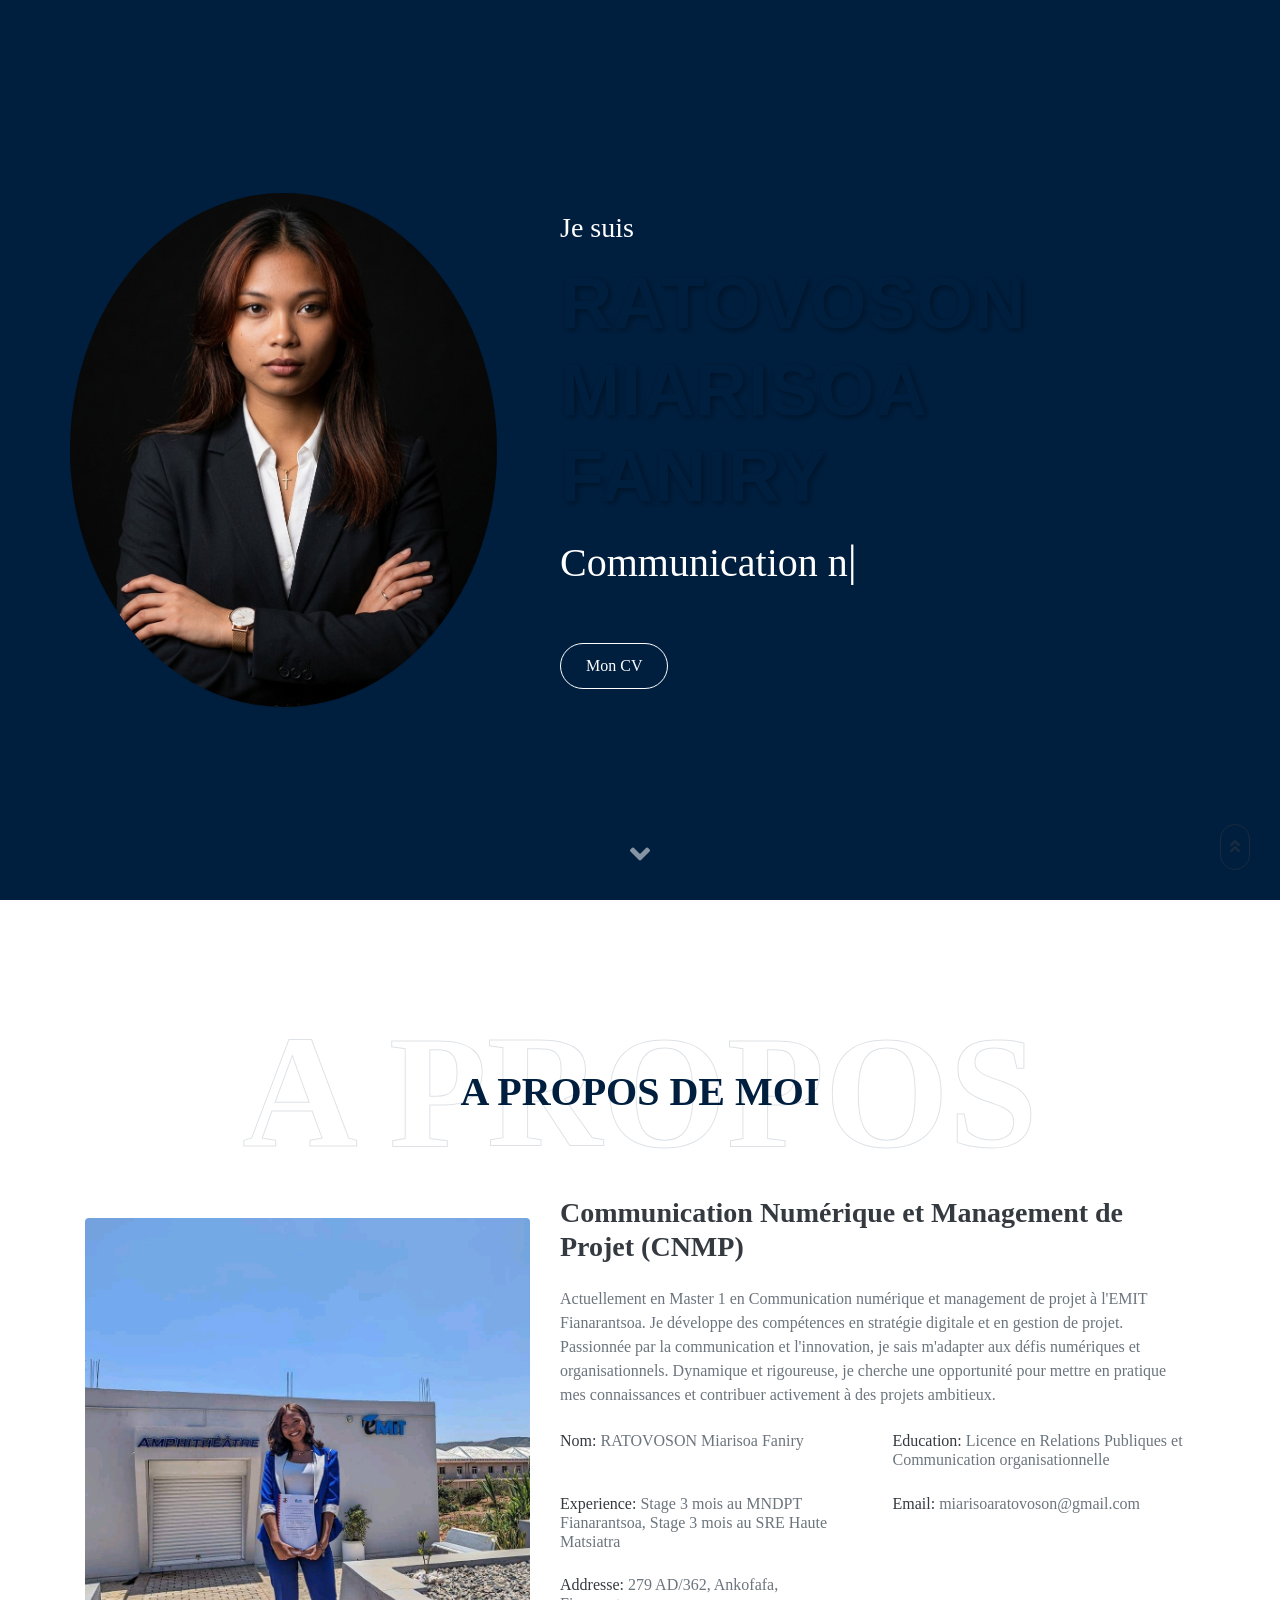
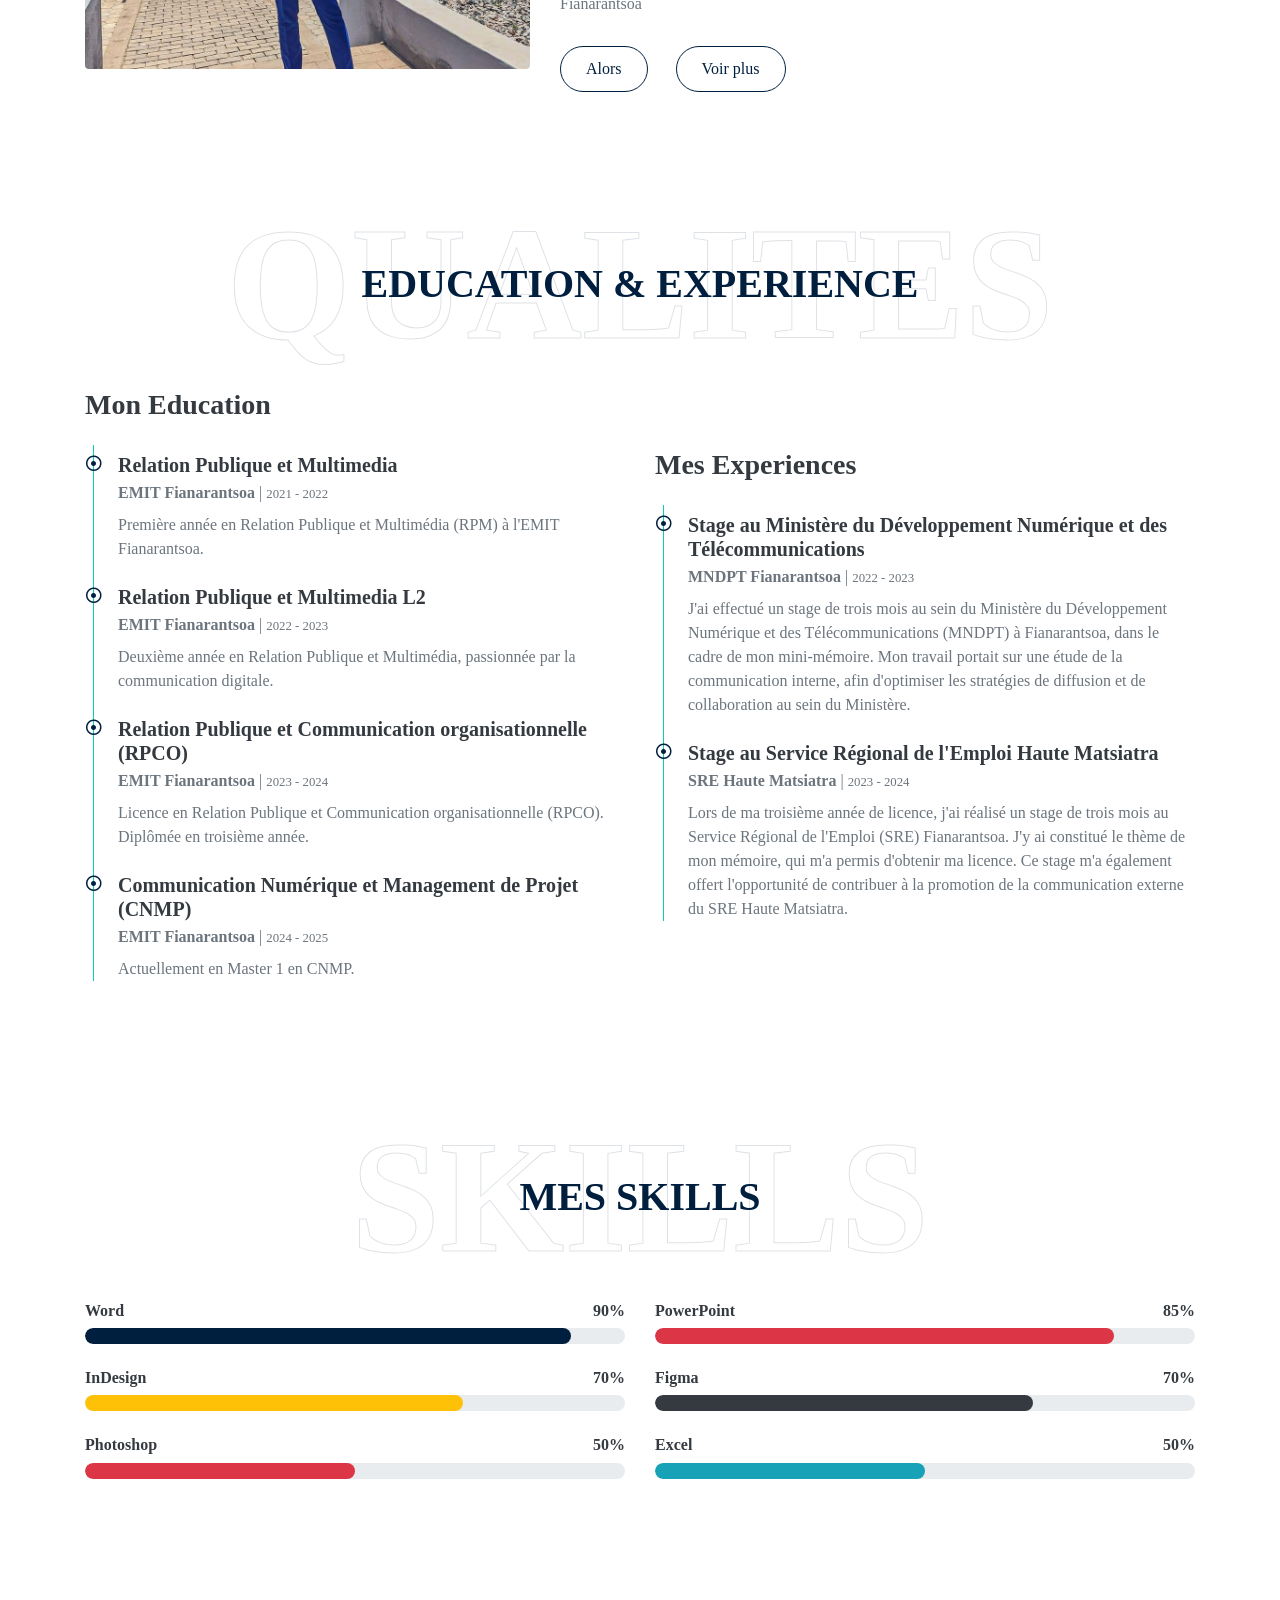
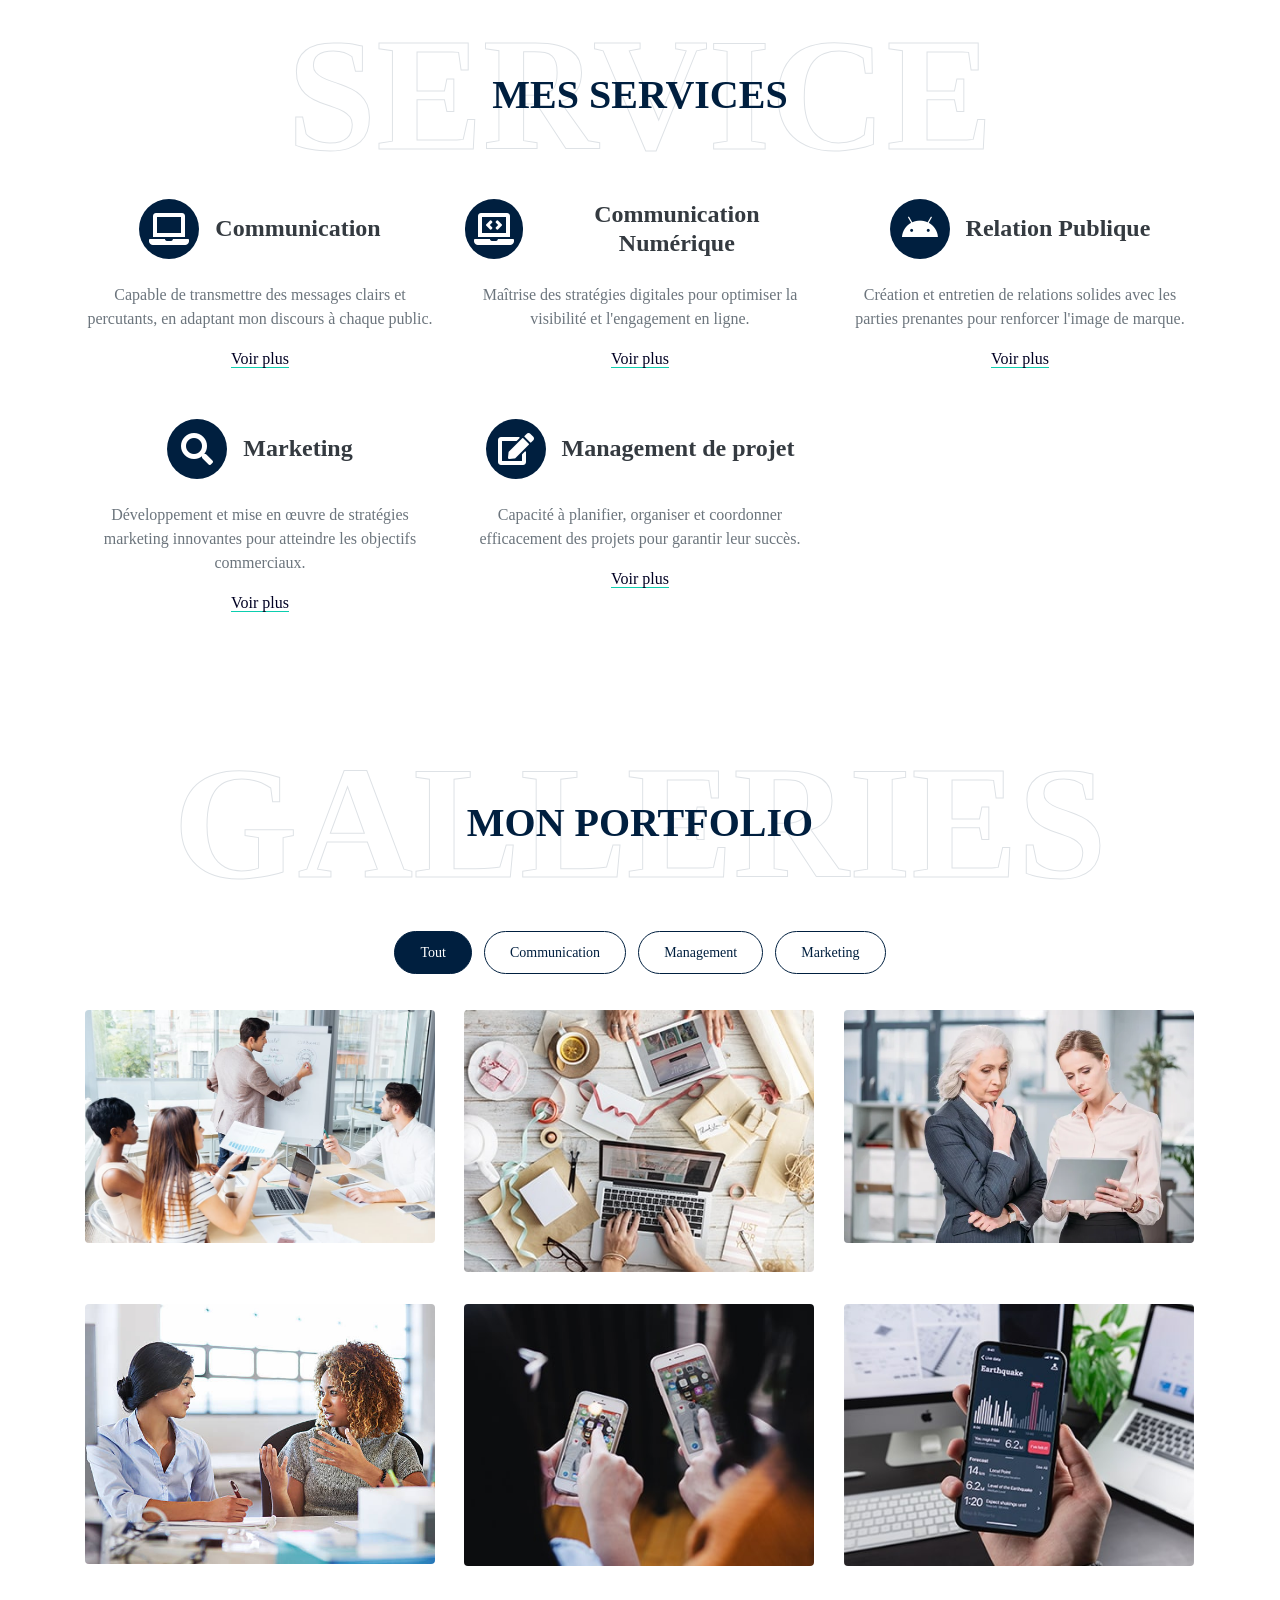
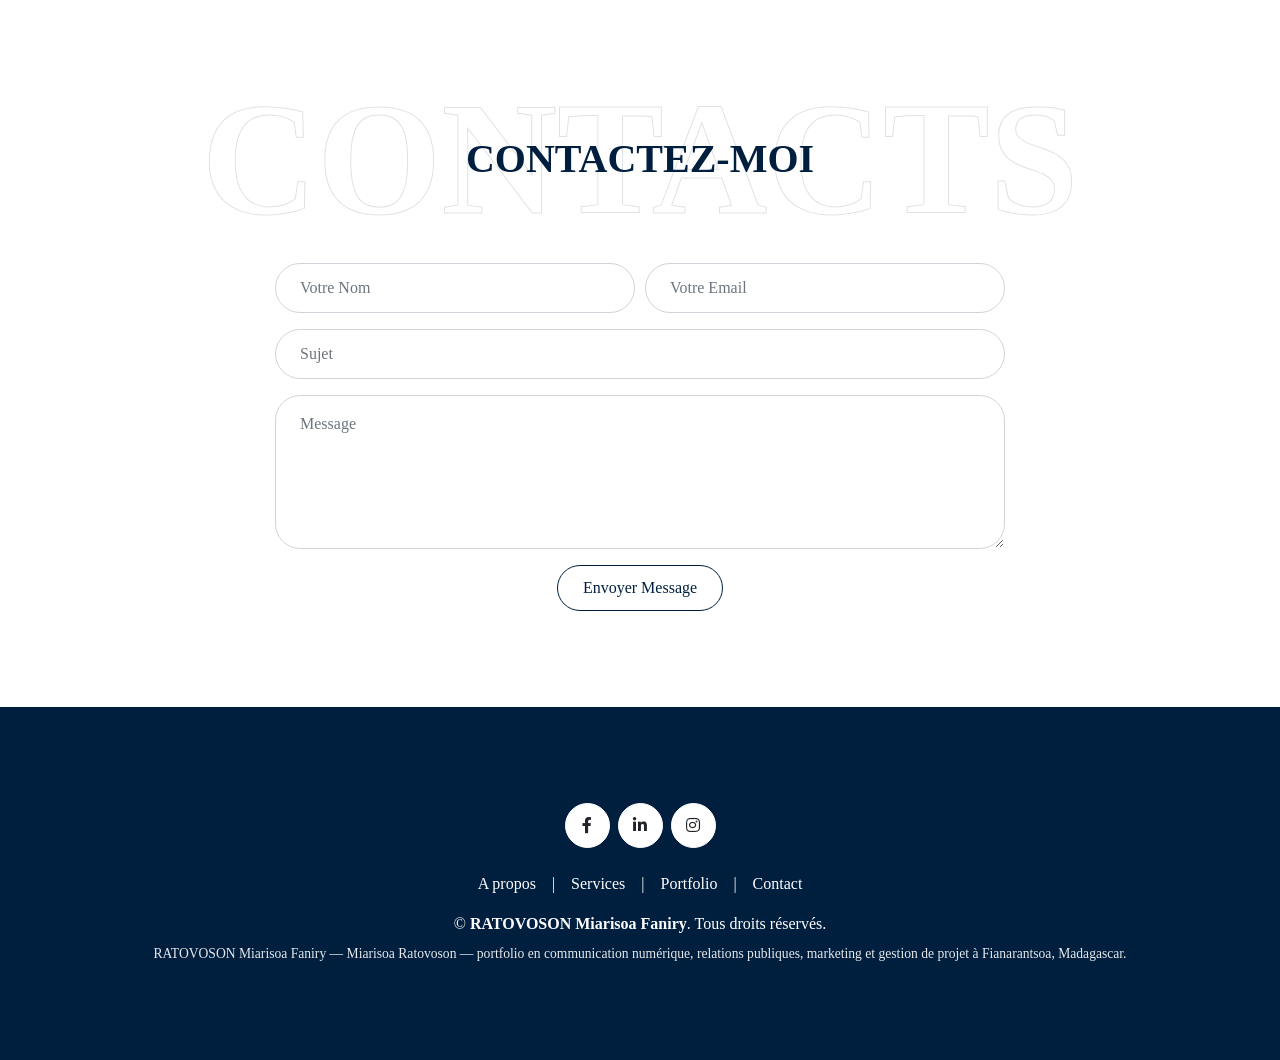
==== commit 15d4f611: "Update index.html" ====
--- a/index.html
+++ b/index.html
@@ -30,7 +30,7 @@
 
     <link href="css/style.css" rel="stylesheet">
 
-    <!-- Données structurées : aide Google à m'identifier -->
+    <!-- Données structurées : aide Google à identifier la personne -->
     <script type="application/ld+json">
     {
       "@context": "https://schema.org",
@@ -73,22 +73,6 @@
         </div>
     </nav>
 
-    <div class="modal fade" id="videoModal" tabindex="-1" role="dialog" aria-labelledby="exampleModalLabel" aria-hidden="true">
-        <div class="modal-dialog" role="document">
-            <div class="modal-content">
-                <div class="modal-body">
-                    <button type="button" class="close" data-dismiss="modal" aria-label="Close">
-                        <span aria-hidden="true">&times;</span>
-                    </button>
-
-                    <div class="embed-responsive embed-responsive-16by9">
-                        <iframe class="embed-responsive-item" src="" id="video" allowscriptaccess="always" allow="autoplay"></iframe>
-                    </div>
-                </div>
-            </div>
-        </div>
-    </div>
-
     <div class="container-fluid d-flex align-items-center mb-5 py-5" id="home" style="min-height: 100vh; background-color:#001f3f;">
         <div class="container">
             <div class="row align-items-center">
@@ -97,16 +81,11 @@
                 </div>
                 <div class="col-lg-7 text-center text-lg-left">
                     <h3 class="text-white font-weight-normal mb-3">Je suis</h3>
-                    <h1 class="display-3 text-uppercase text-primary mb-2" style="-webkit-text-stroke: 2px #ffffff;">RATOVOSON Miarisoa Faniry</h1>
+                    <h1 class="display-3 text-uppercase text-primary mb-2" style="font-family: 'Lexend', sans-serif; font-weight: 800; letter-spacing: 1px; text-shadow: 2px 2px 6px rgba(0,0,0,0.4);">RATOVOSON Miarisoa Faniry</h1>
                     <h1 class="typed-text-output d-inline font-weight-lighter text-white"></h1>
                     <div class="typed-text d-none">Communication numerique ,Relation Publique,Marketing, Gestion de projet</div>
                     <div class="d-flex align-items-center justify-content-center justify-content-lg-start pt-5">
-                        <a href="" class="btn btn-outline-light mr-5">Mon CV</a>
-                        <button type="button" class="btn-play" data-toggle="modal"
-                            data-src="https://www.youtube.com/embed/DWRcNpR6Kdc" data-target="#videoModal">
-                            <span></span>
-                        </button>
-                        <h5 class="font-weight-normal text-white m-0 ml-4 d-none d-sm-block">Play</h5>
+                        <a href="" class="btn btn-outline-light">Mon CV</a>
                     </div>
                 </div>
             </div>
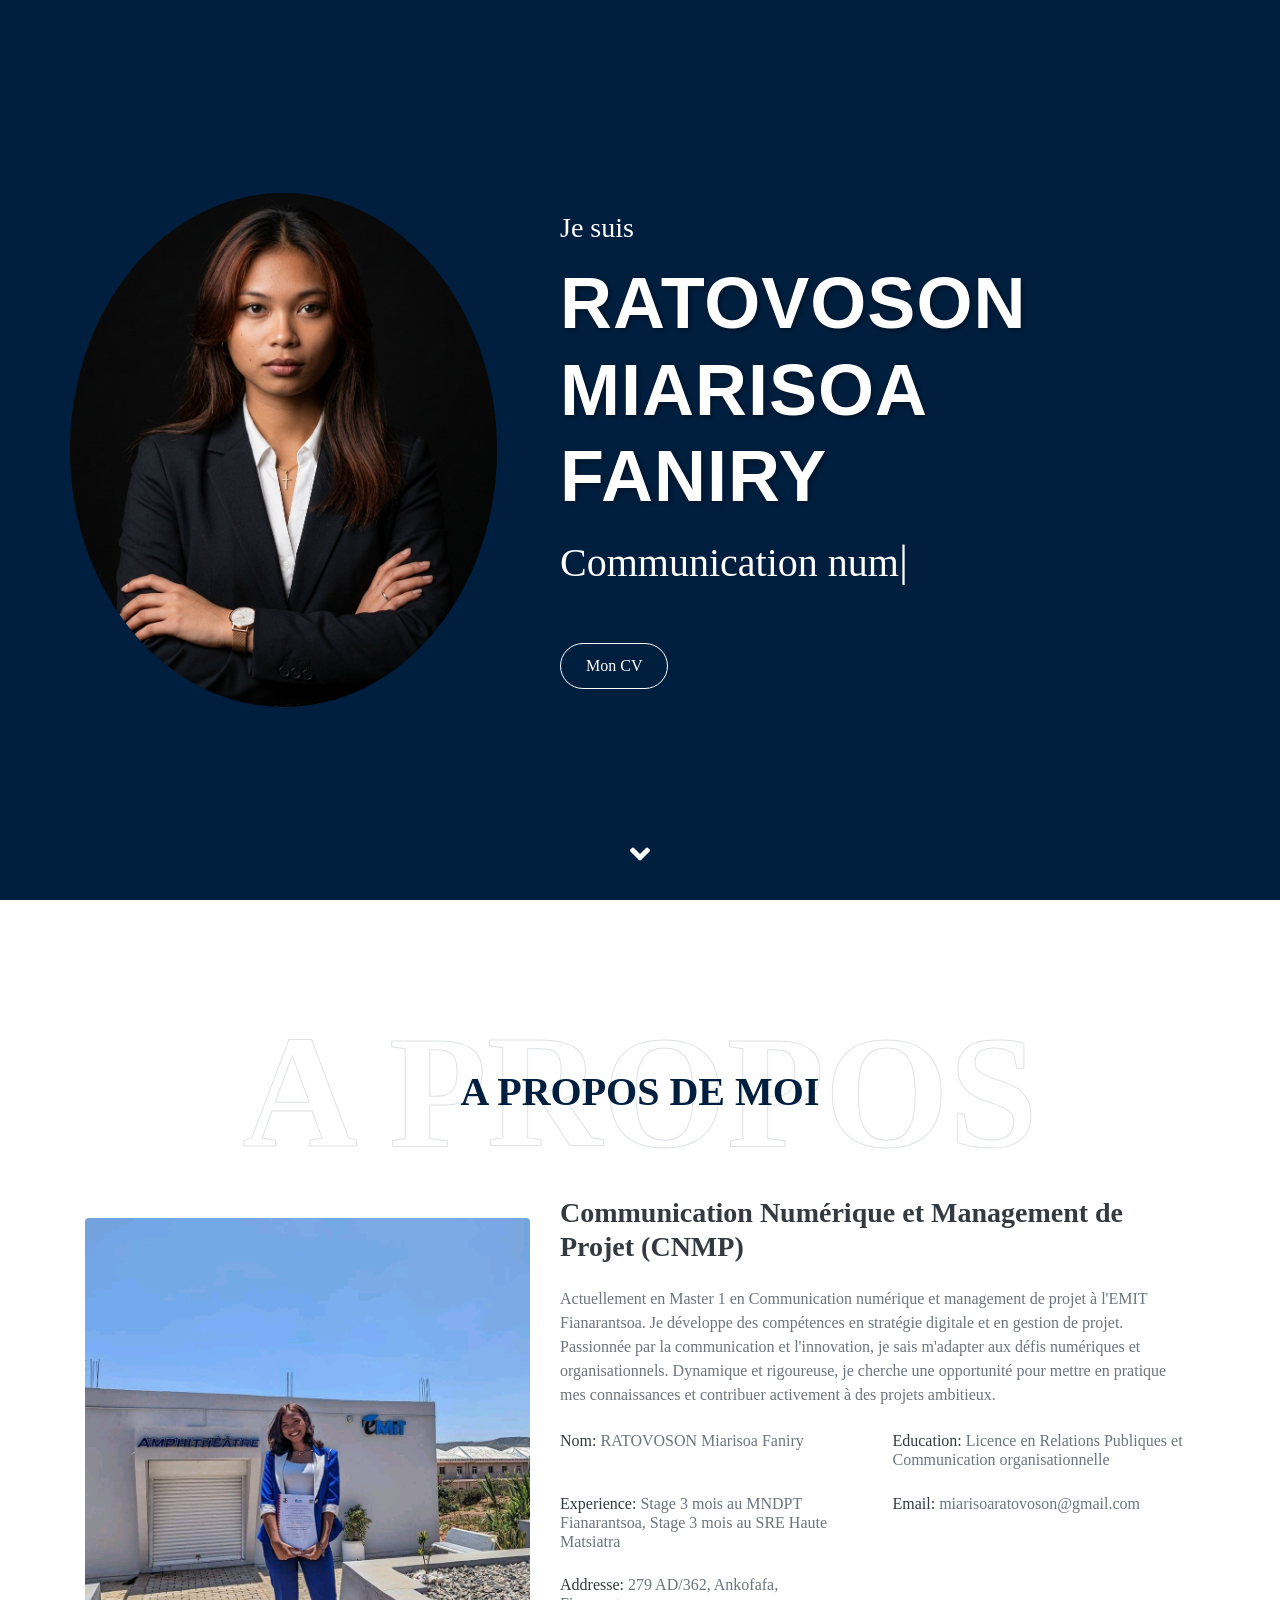
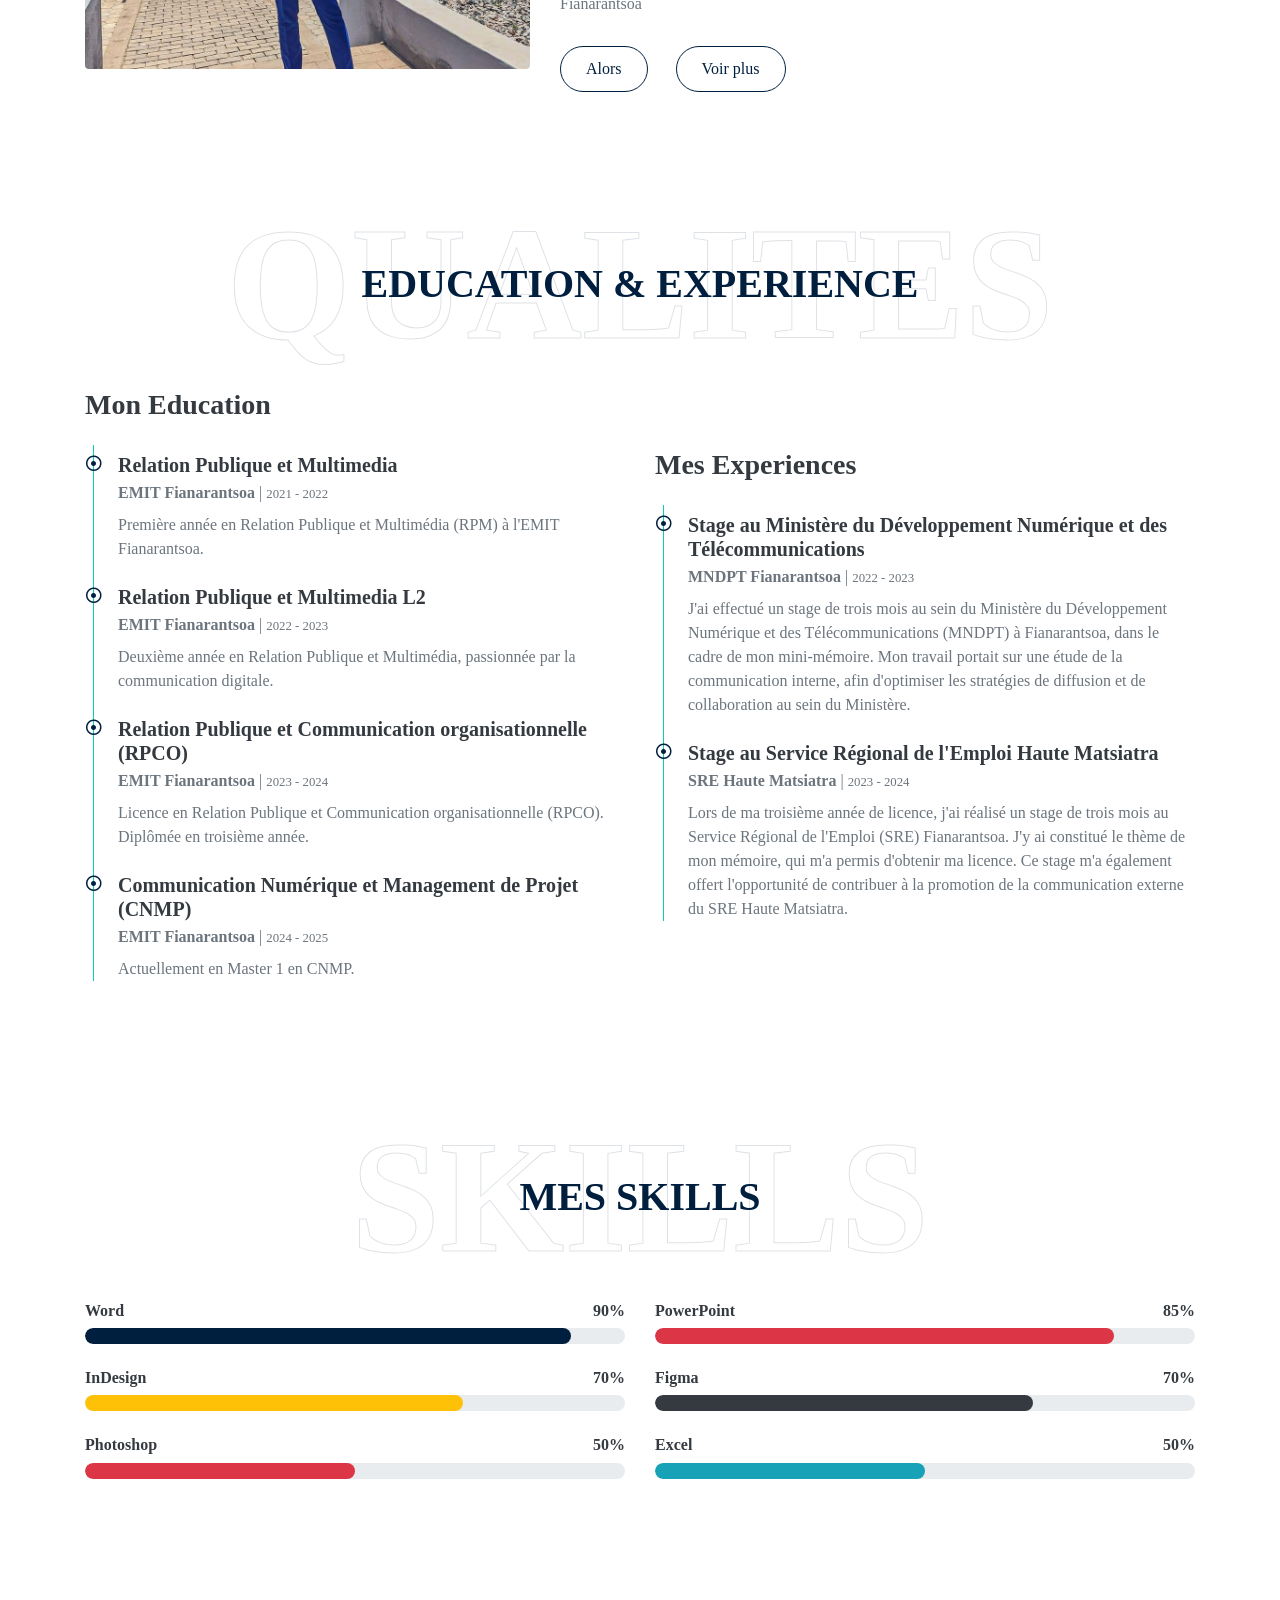
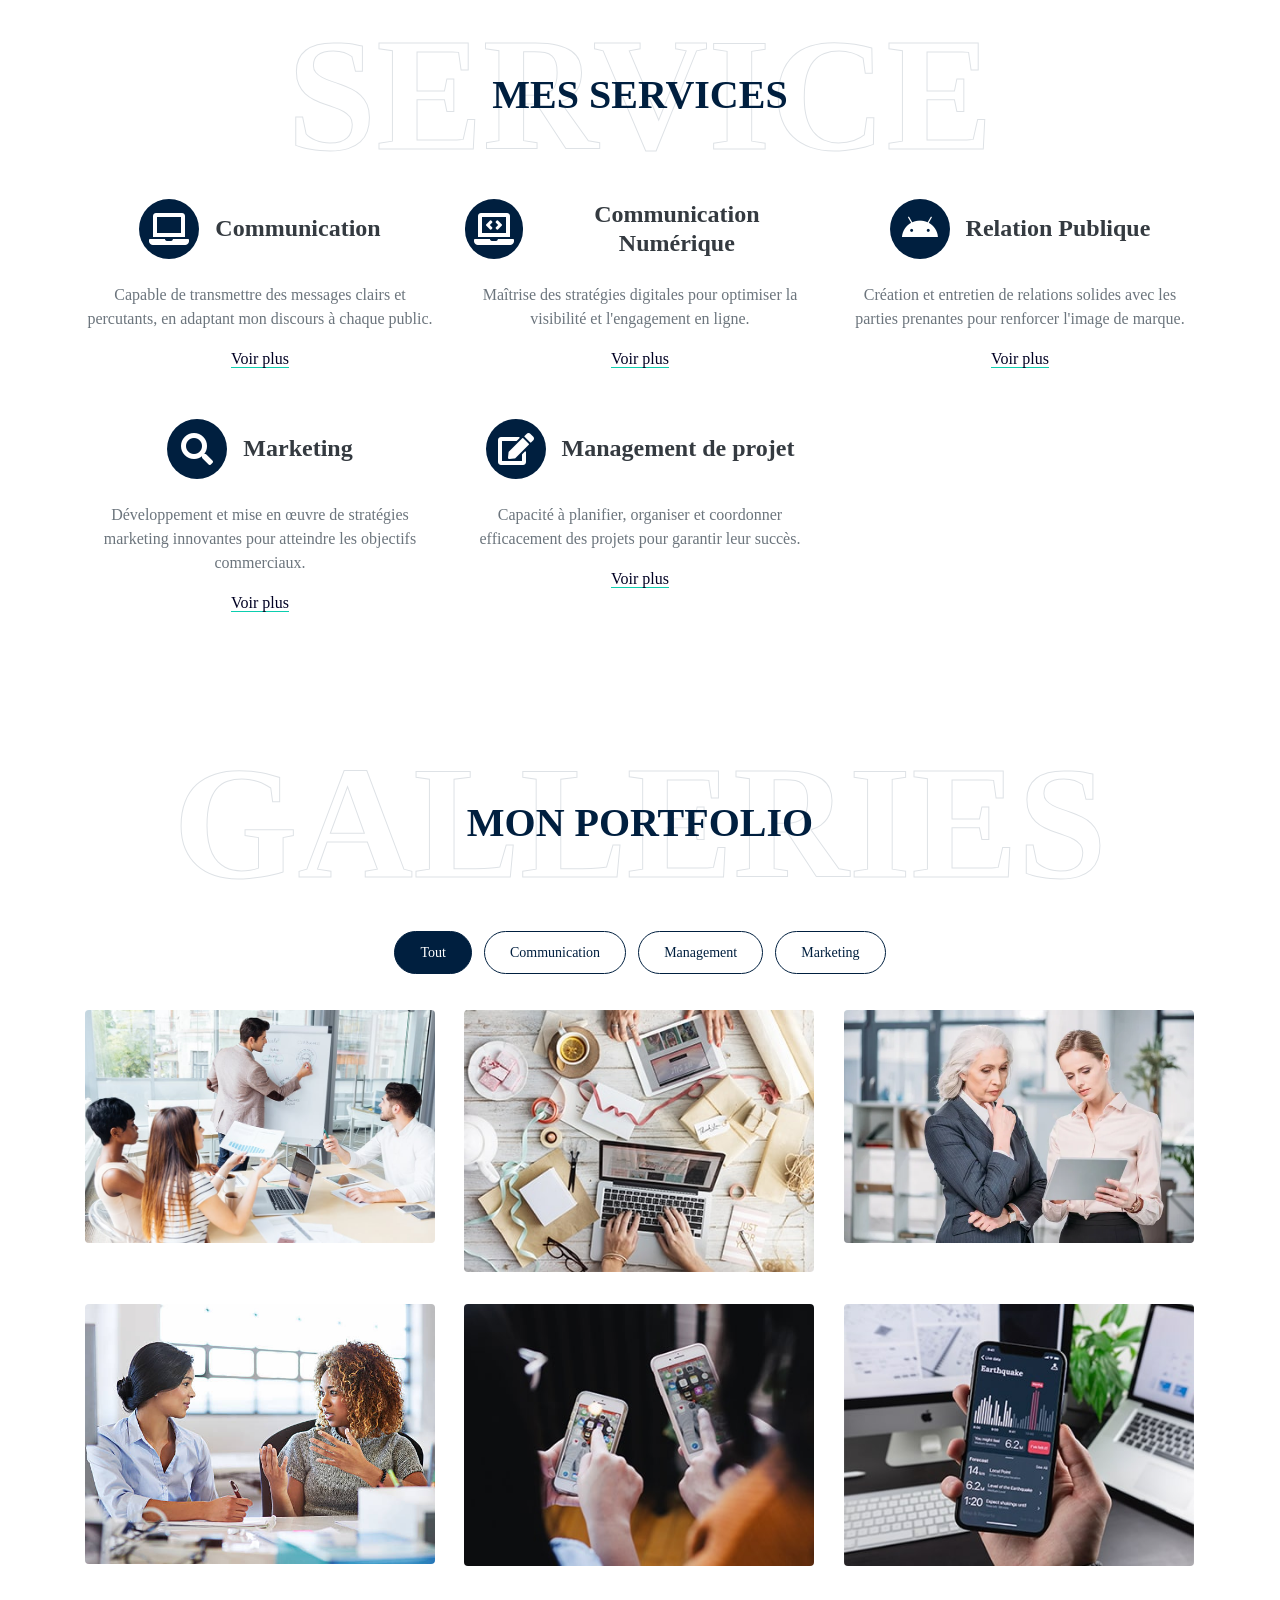
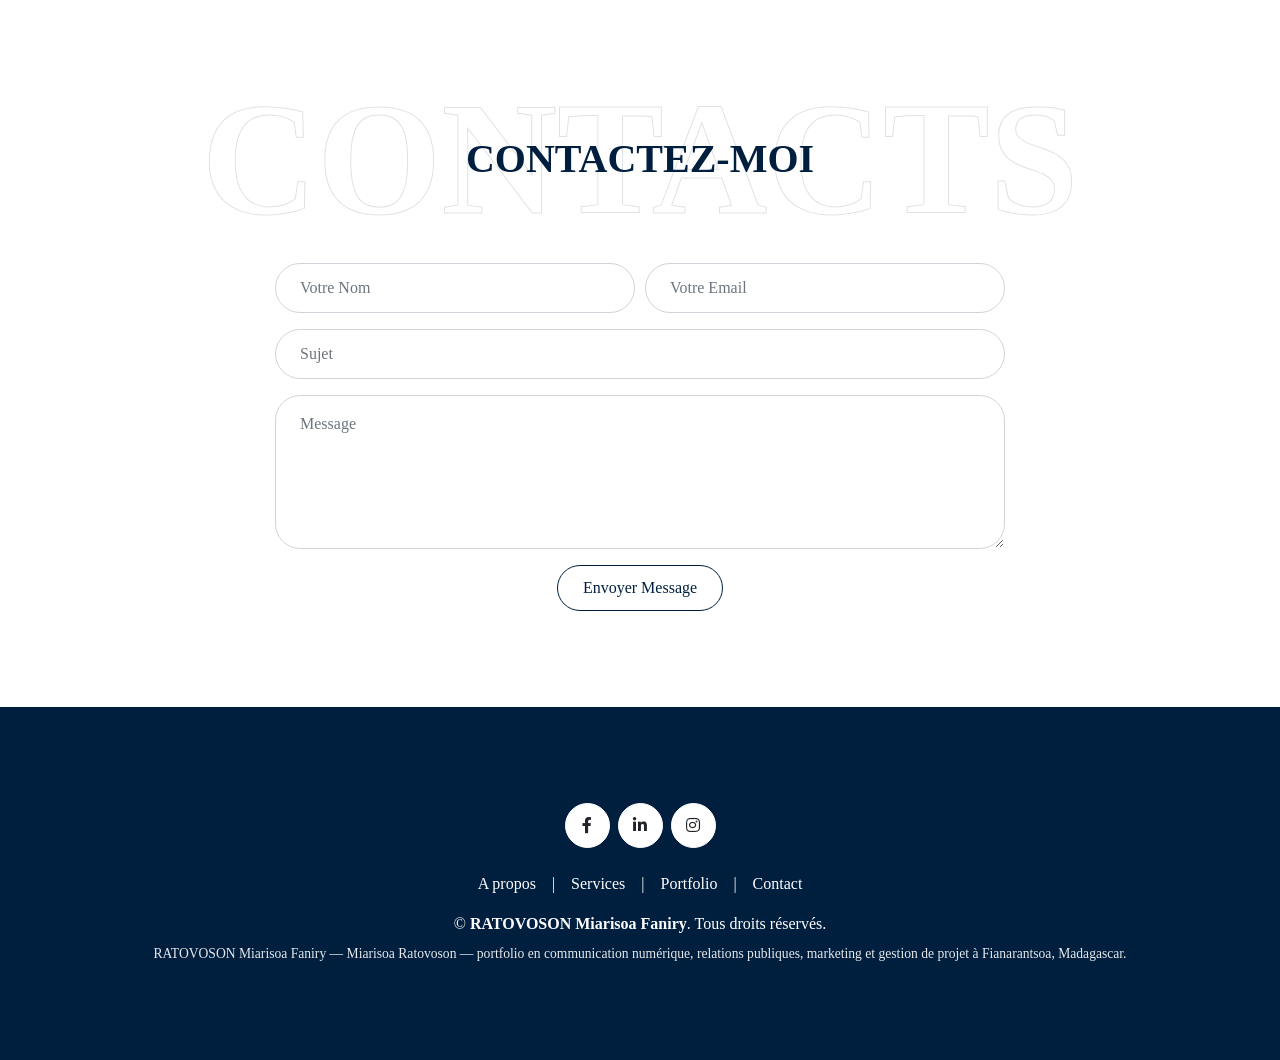
==== commit 2610484c: "Update index.html" ====
--- a/index.html
+++ b/index.html
@@ -81,7 +81,7 @@
                 </div>
                 <div class="col-lg-7 text-center text-lg-left">
                     <h3 class="text-white font-weight-normal mb-3">Je suis</h3>
-                    <h1 class="display-3 text-uppercase text-primary mb-2" style="font-family: 'Lexend', sans-serif; font-weight: 800; letter-spacing: 1px; text-shadow: 2px 2px 6px rgba(0,0,0,0.4);">RATOVOSON Miarisoa Faniry</h1>
+                    <h1 class="display-3 text-uppercase text-white mb-2" style="font-family: 'Lexend', sans-serif; font-weight: 800; letter-spacing: 1px; text-shadow: 2px 2px 6px rgba(0,0,0,0.4);">RATOVOSON Miarisoa Faniry</h1>
                     <h1 class="typed-text-output d-inline font-weight-lighter text-white"></h1>
                     <div class="typed-text d-none">Communication numerique ,Relation Publique,Marketing, Gestion de projet</div>
                     <div class="d-flex align-items-center justify-content-center justify-content-lg-start pt-5">
